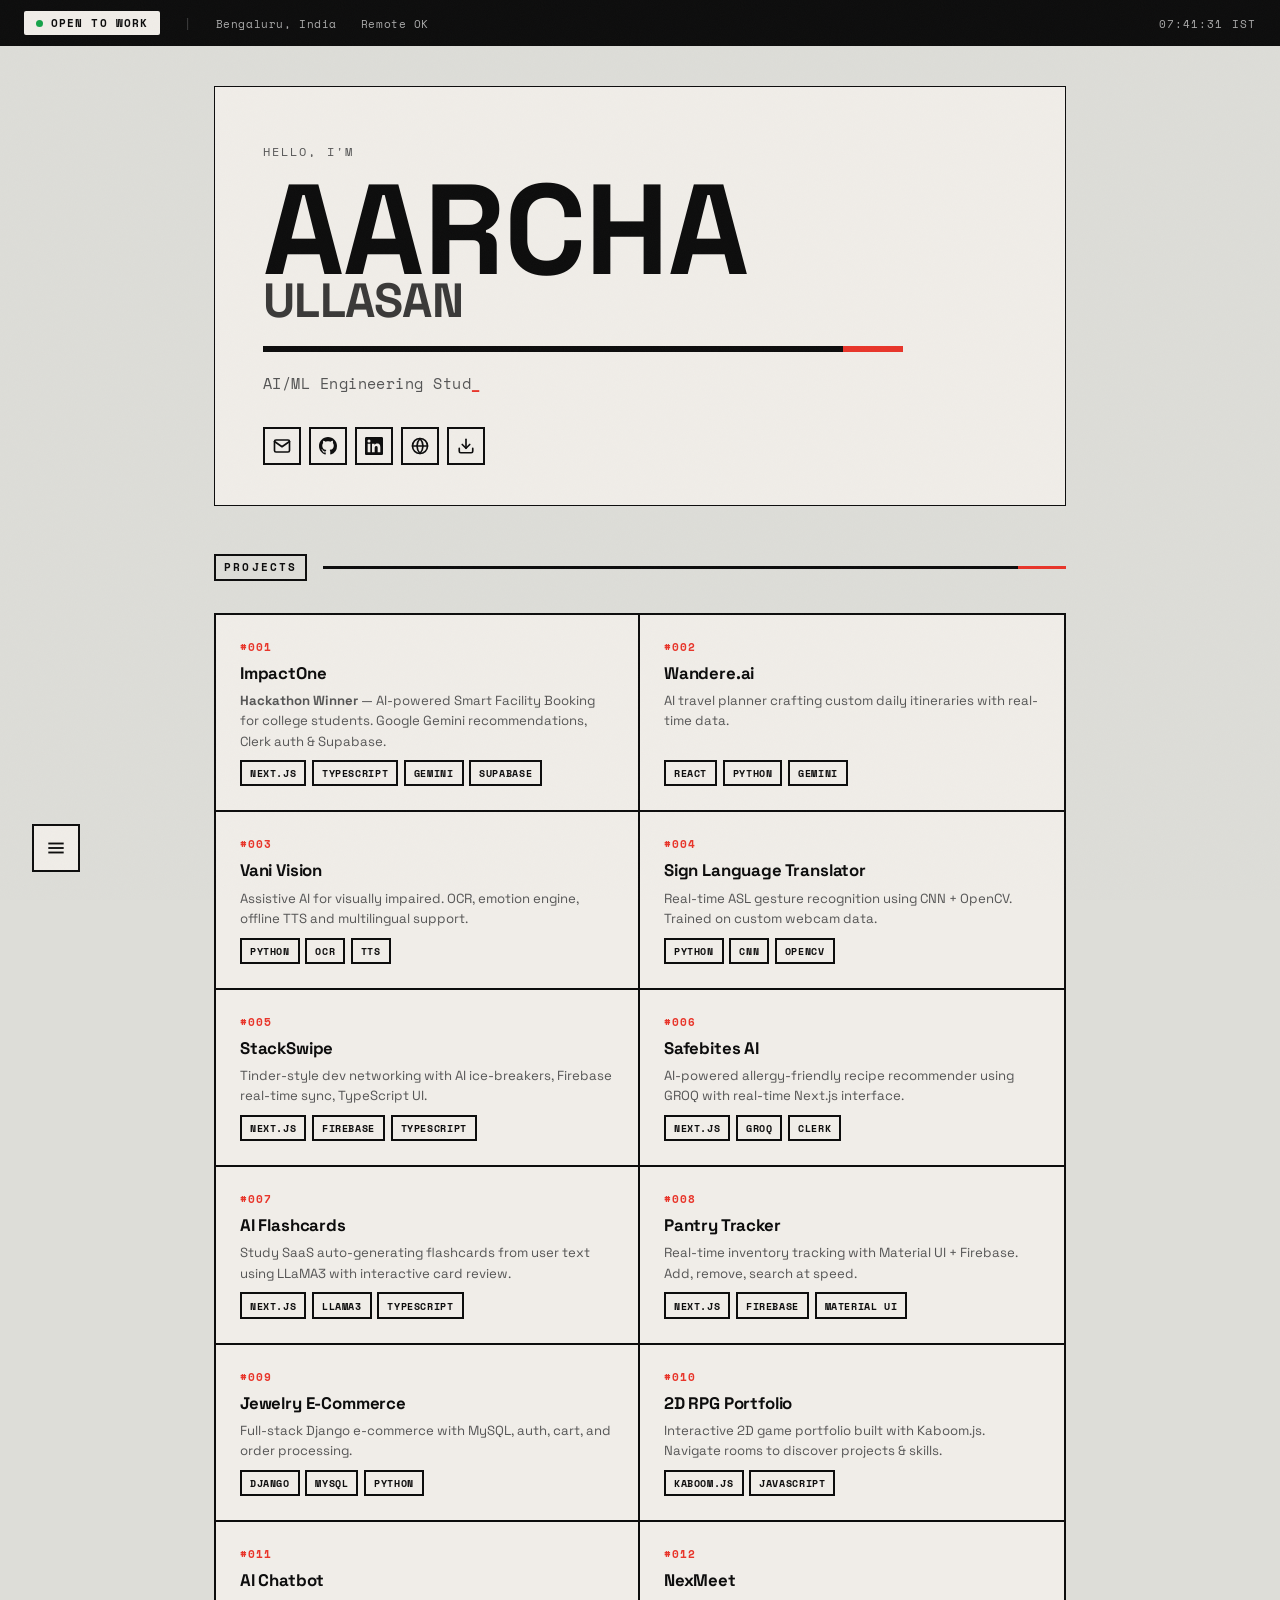
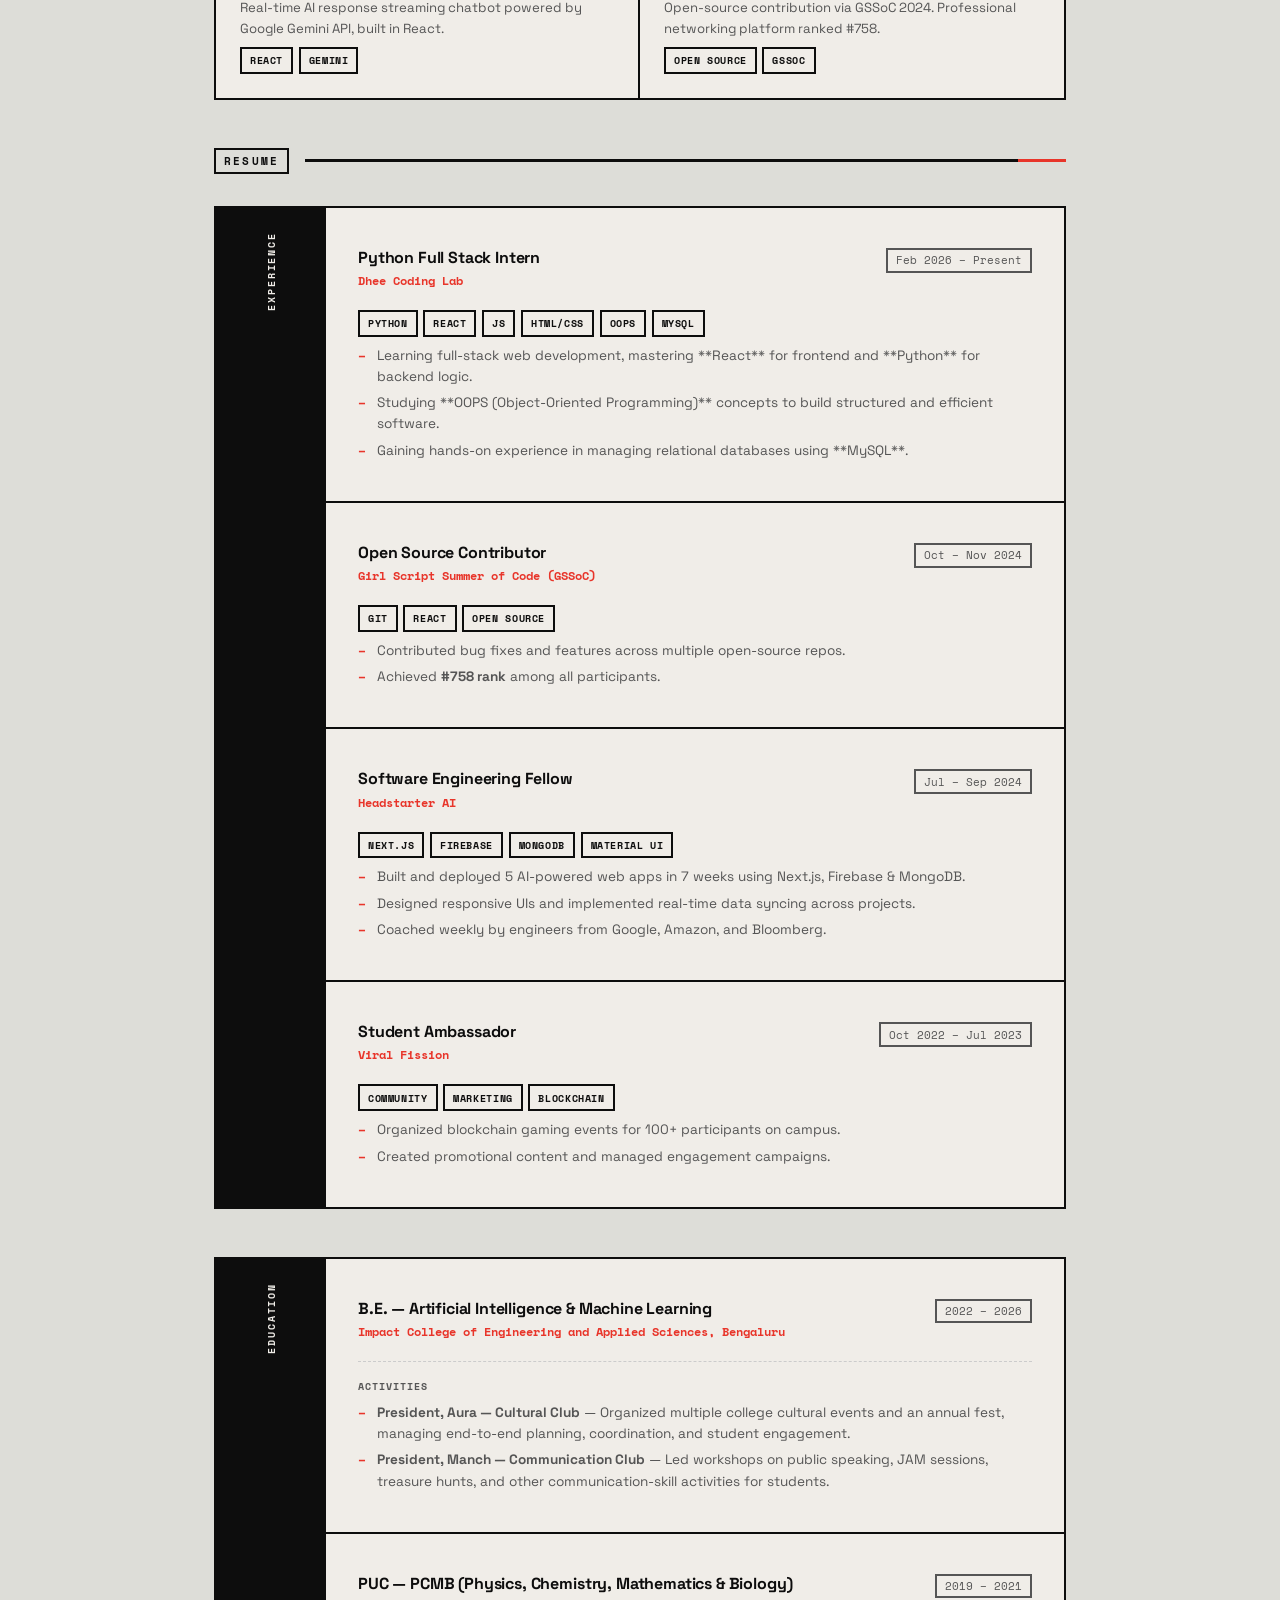
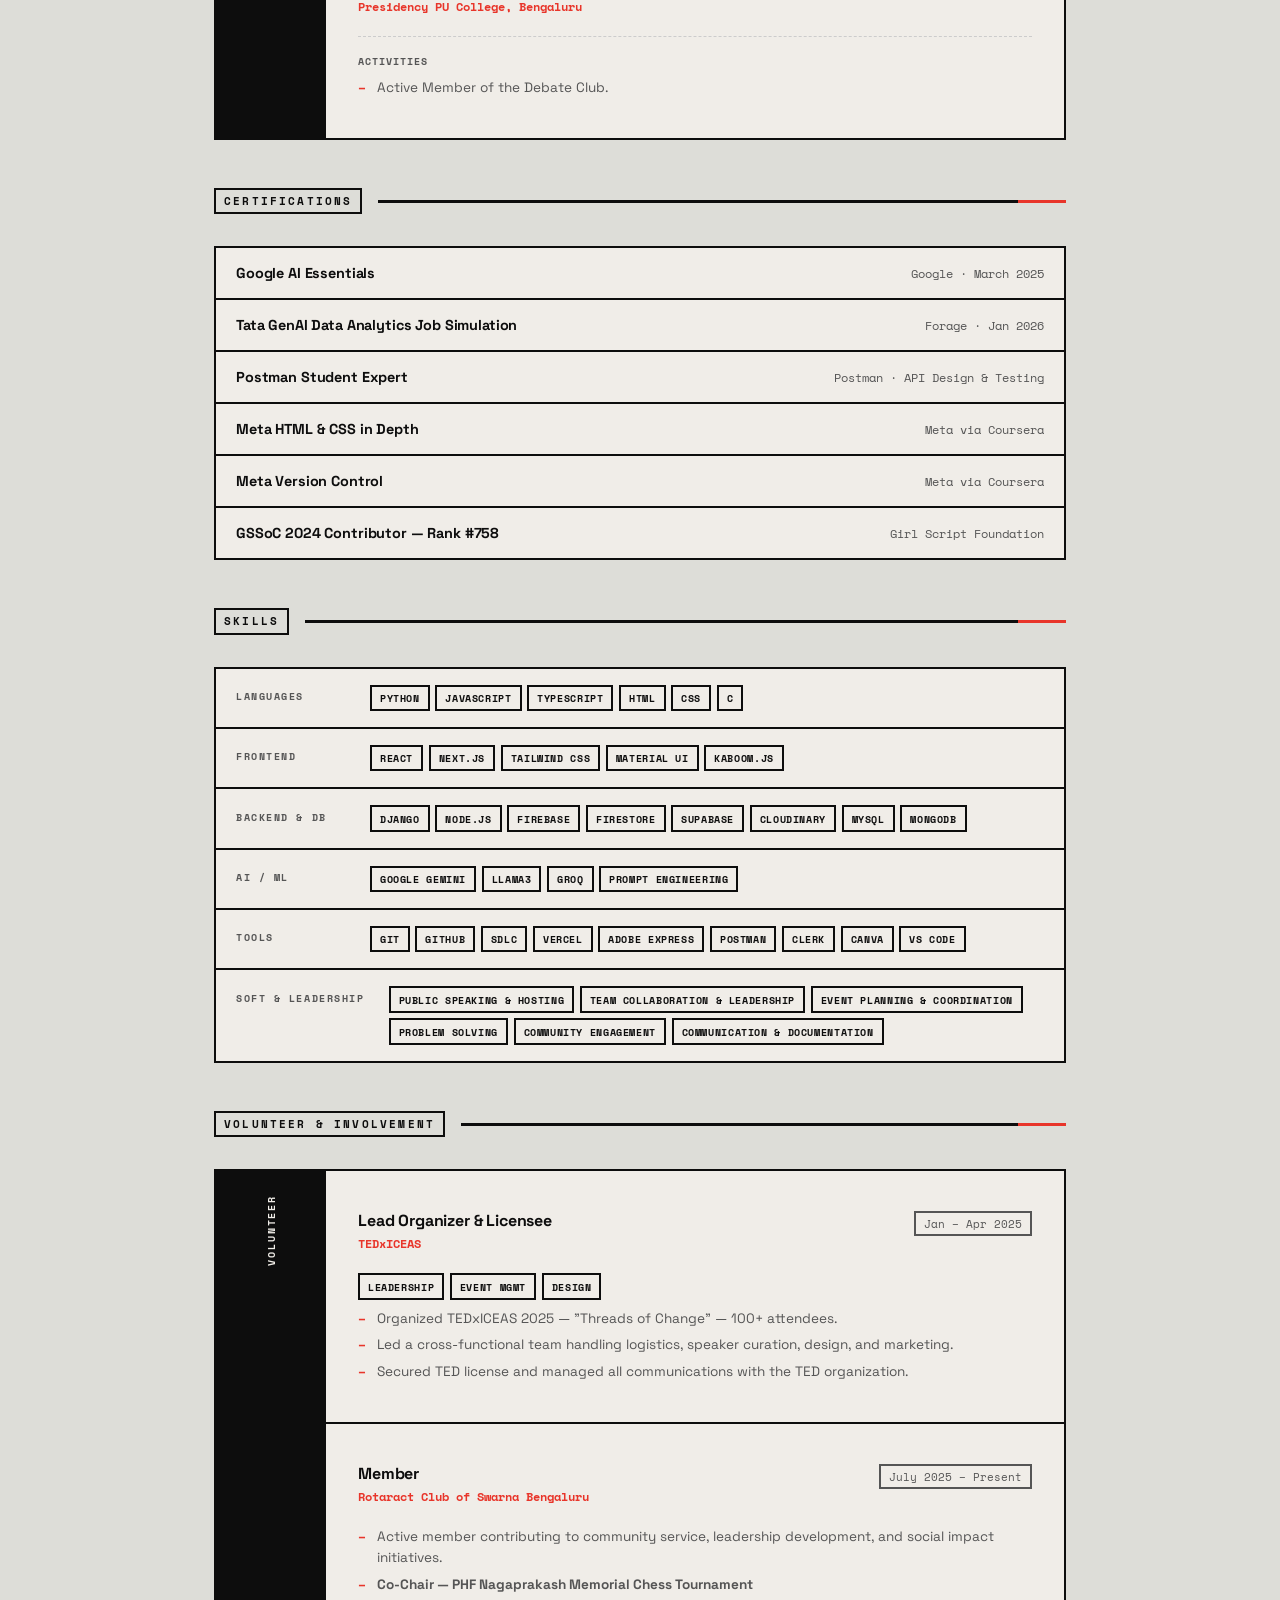
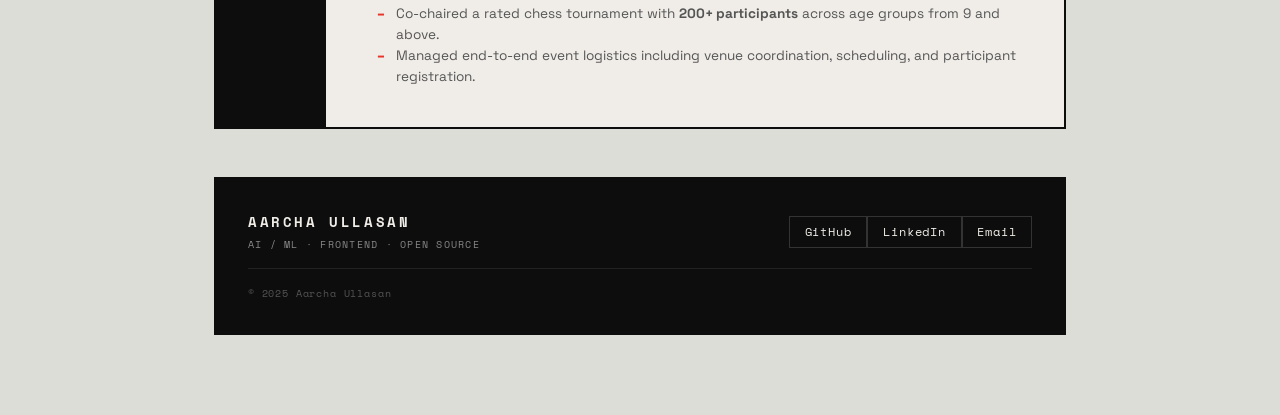
==== index.html @ 337df263 "going to wash hands" ====
<!DOCTYPE html>
<html lang="en">
<head>
  <meta charset="UTF-8">
  <meta name="viewport" content="width=device-width, initial-scale=1.0">
  <title>Aarcha Ullasan</title>
  <meta name="description" content="Aarcha Ullasan — AI/ML Engineering student & aspiring Frontend Developer from Bengaluru, India.">
  <link rel="preconnect" href="https://fonts.googleapis.com">
  <link rel="preconnect" href="https://fonts.gstatic.com" crossorigin>
  <link href="https://fonts.googleapis.com/css2?family=Space+Grotesk:wght@400;500;600;700&family=Space+Mono:wght@400;700&display=swap" rel="stylesheet">
  <link rel="stylesheet" href="styles.css">
</head>
<body>

  <!-- ── NOISE OVERLAY ── -->
  <div class="noise"></div>

  <!-- ── STATUS BAR ── -->
  <header class="status-bar">
    <div class="status-left">
      <span class="open-badge">
        <span class="open-dot"></span>
        OPEN TO WORK
      </span>
      <span class="status-sep">|</span>
      <span class="status-mono">Bengaluru, India</span>
      <span class="status-mono">Remote OK</span>
    </div>
    <div class="status-right">
      <span class="clock-mono" id="clock"></span>
    </div>
  </header>

  <!-- ── MAIN CONTENT ── -->
  <main class="main-content">

    <!-- ── HERO CARD ── -->
    <section class="hero-card" data-reveal>
      <div class="hero-inner">
        <div class="hero-text-block">
          <p class="hello-label">HELLO, I'M</p>
          <h1 class="hero-name"><span class="name-first">Aarcha</span><br><span class="name-last">Ullasan</span></h1>
          <div class="name-rule">
            <span class="rule-line"></span>
            <span class="rule-red"></span>
          </div>
          <p class="hero-subtitle"><span id="typed-text"></span><span class="cursor">_</span></p>
          <div class="social-row">
            <a href="mailto:aarcha.u@yahoo.com" class="social-btn" title="Email">
              <svg width="18" height="18" viewBox="0 0 24 24" fill="none" stroke="currentColor" stroke-width="2.2" stroke-linecap="round" stroke-linejoin="round"><path d="M4 4h16c1.1 0 2 .9 2 2v12c0 1.1-.9 2-2 2H4c-1.1 0-2-.9-2-2V6c0-1.1.9-2 2-2z"/><polyline points="22,6 12,13 2,6"/></svg>
            </a>
            <a href="https://github.com/aarch34" target="_blank" class="social-btn" title="GitHub">
              <svg width="18" height="18" viewBox="0 0 24 24" fill="currentColor"><path d="M12 0C5.37 0 0 5.37 0 12c0 5.31 3.435 9.795 8.205 11.385.6.105.825-.255.825-.57 0-.285-.015-1.23-.015-2.235-3.015.555-3.795-.735-4.035-1.41-.135-.345-.72-1.41-1.23-1.695-.42-.225-1.02-.78-.015-.795.945-.015 1.62.87 1.845 1.23 1.08 1.815 2.805 1.305 3.495.99.105-.78.42-1.305.765-1.605-2.67-.3-5.46-1.335-5.46-5.925 0-1.305.465-2.385 1.23-3.225-.12-.3-.54-1.53.12-3.18 0 0 1.005-.315 3.3 1.23.96-.27 1.98-.405 3-.405s2.04.135 3 .405c2.295-1.56 3.3-1.23 3.3-1.23.66 1.65.24 2.88.12 3.18.765.84 1.23 1.905 1.23 3.225 0 4.605-2.805 5.625-5.475 5.925.435.375.81 1.095.81 2.22 0 1.605-.015 2.895-.015 3.3 0 .315.225.69.825.57A12.02 12.02 0 0 0 24 12c0-6.63-5.37-12-12-12z"/></svg>
            </a>
            <a href="https://www.linkedin.com/in/aarcha-u" target="_blank" class="social-btn" title="LinkedIn">
              <svg width="18" height="18" viewBox="0 0 24 24" fill="currentColor"><path d="M20.447 20.452h-3.554v-5.569c0-1.328-.027-3.037-1.852-3.037-1.853 0-2.136 1.445-2.136 2.939v5.667H9.351V9h3.414v1.561h.046c.477-.9 1.637-1.85 3.37-1.85 3.601 0 4.267 2.37 4.267 5.455v6.286zM5.337 7.433a2.062 2.062 0 0 1-2.063-2.065 2.064 2.064 0 1 1 2.063 2.065zm1.782 13.019H3.555V9h3.564v11.452zM22.225 0H1.771C.792 0 0 .774 0 1.729v20.542C0 23.227.792 24 1.771 24h20.451C23.2 24 24 23.227 24 22.271V1.729C24 .774 23.2 0 22.222 0h.003z"/></svg>
            </a>
            <a href="https://aarch34.github.io/" target="_blank" class="social-btn" title="2D Portfolio">
              <svg width="18" height="18" viewBox="0 0 24 24" fill="none" stroke="currentColor" stroke-width="2.2" stroke-linecap="round" stroke-linejoin="round"><circle cx="12" cy="12" r="10"/><line x1="2" y1="12" x2="22" y2="12"/><path d="M12 2a15.3 15.3 0 0 1 4 10 15.3 15.3 0 0 1-4 10 15.3 15.3 0 0 1-4-10 15.3 15.3 0 0 1 4-10z"/></svg>
            </a>
            <a href="Aarcha-U- Resume-python.pdf" download class="social-btn" title="Download Resume">
              <svg width="18" height="18" viewBox="0 0 24 24" fill="none" stroke="currentColor" stroke-width="2.2" stroke-linecap="round" stroke-linejoin="round"><path d="M21 15v4a2 2 0 0 1-2 2H5a2 2 0 0 1-2-2v-4"/><polyline points="7 10 12 15 17 10"/><line x1="12" y1="15" x2="12" y2="3"/></svg>
            </a>
          </div>
        </div>
      </div>
    </section>

    <!-- ── SECTION DIVIDER ── -->
    <div class="ed-divider" data-reveal>
      <span class="div-label">PROJECTS</span>
      <span class="div-line">
        <span class="div-line-black"></span>
        <span class="div-line-red"></span>
      </span>
    </div>

    <!-- ── PROJECTS ── -->
    <section class="projects-section" id="projects-section" data-reveal>
      <div class="projects-grid">

        <a href="https://github.com/aarch34/ImpactOne" target="_blank" class="proj-card" data-card>
          <div class="proj-card-top">
            <span class="proj-num">#001</span>
          </div>
          <h3 class="proj-title">ImpactOne</h3>
          <p class="proj-desc"><strong>Hackathon Winner</strong> — AI-powered Smart Facility Booking for college students. Google Gemini recommendations, Clerk auth & Supabase.</p>
          <div class="proj-tags">
            <span class="tag">Next.js</span><span class="tag">TypeScript</span><span class="tag">Gemini</span><span class="tag">Supabase</span>
          </div>
        </a>

        <a href="https://devfolio.co/projects/wandereai-9536" target="_blank" class="proj-card" data-card>
          <div class="proj-card-top">
            <span class="proj-num">#002</span>
          </div>
          <h3 class="proj-title">Wandere.ai</h3>
          <p class="proj-desc">AI travel planner crafting custom daily itineraries with real-time data.</p>
          <div class="proj-tags">
            <span class="tag">React</span><span class="tag">Python</span><span class="tag">Gemini</span>
          </div>
        </a>

        <a href="https://github.com/aarch34/vani-vision" target="_blank" class="proj-card" data-card>
          <div class="proj-card-top">
            <span class="proj-num">#003</span>
          </div>
          <h3 class="proj-title">Vani Vision</h3>
          <p class="proj-desc">Assistive AI for visually impaired. OCR, emotion engine, offline TTS and multilingual support.</p>
          <div class="proj-tags">
            <span class="tag">Python</span><span class="tag">OCR</span><span class="tag">TTS</span>
          </div>
        </a>

        <a href="https://github.com/aarch34/Sign-language-translation" target="_blank" class="proj-card" data-card>
          <div class="proj-card-top">
            <span class="proj-num">#004</span>
          </div>
          <h3 class="proj-title">Sign Language Translator</h3>
          <p class="proj-desc">Real-time ASL gesture recognition using CNN + OpenCV. Trained on custom webcam data.</p>
          <div class="proj-tags">
            <span class="tag">Python</span><span class="tag">CNN</span><span class="tag">OpenCV</span>
          </div>
        </a>

        <a href="https://github.com/aarch34/StackSwipe" target="_blank" class="proj-card" data-card>
          <div class="proj-card-top">
            <span class="proj-num">#005</span>
          </div>
          <h3 class="proj-title">StackSwipe</h3>
          <p class="proj-desc">Tinder-style dev networking with AI ice-breakers, Firebase real-time sync, TypeScript UI.</p>
          <div class="proj-tags">
            <span class="tag">Next.js</span><span class="tag">Firebase</span><span class="tag">TypeScript</span>
          </div>
        </a>

        <a href="https://github.com/aarch34/Safebites-AI" target="_blank" class="proj-card" data-card>
          <div class="proj-card-top">
            <span class="proj-num">#006</span>
          </div>
          <h3 class="proj-title">Safebites AI</h3>
          <p class="proj-desc">AI-powered allergy-friendly recipe recommender using GROQ with real-time Next.js interface.</p>
          <div class="proj-tags">
            <span class="tag">Next.js</span><span class="tag">GROQ</span><span class="tag">Clerk</span>
          </div>
        </a>

        <a href="https://github.com/aarch34/AI-Flashcards" target="_blank" class="proj-card" data-card>
          <div class="proj-card-top">
            <span class="proj-num">#007</span>
          </div>
          <h3 class="proj-title">AI Flashcards</h3>
          <p class="proj-desc">Study SaaS auto-generating flashcards from user text using LLaMA3 with interactive card review.</p>
          <div class="proj-tags">
            <span class="tag">Next.js</span><span class="tag">LLaMA3</span><span class="tag">TypeScript</span>
          </div>
        </a>

        <a href="https://github.com/aarch34/Pantry-Tracker" target="_blank" class="proj-card" data-card>
          <div class="proj-card-top">
            <span class="proj-num">#008</span>
          </div>
          <h3 class="proj-title">Pantry Tracker</h3>
          <p class="proj-desc">Real-time inventory tracking with Material UI + Firebase. Add, remove, search at speed.</p>
          <div class="proj-tags">
            <span class="tag">Next.js</span><span class="tag">Firebase</span><span class="tag">Material UI</span>
          </div>
        </a>

        <a href="https://github.com/aarch34/E-commerce" target="_blank" class="proj-card" data-card>
          <div class="proj-card-top">
            <span class="proj-num">#009</span>
          </div>
          <h3 class="proj-title">Jewelry E-Commerce</h3>
          <p class="proj-desc">Full-stack Django e-commerce with MySQL, auth, cart, and order processing.</p>
          <div class="proj-tags">
            <span class="tag">Django</span><span class="tag">MySQL</span><span class="tag">Python</span>
          </div>
        </a>

        <a href="https://aarch34.github.io/" target="_blank" class="proj-card" data-card>
          <div class="proj-card-top">
            <span class="proj-num">#010</span>
          </div>
          <h3 class="proj-title">2D RPG Portfolio</h3>
          <p class="proj-desc">Interactive 2D game portfolio built with Kaboom.js. Navigate rooms to discover projects & skills.</p>
          <div class="proj-tags">
            <span class="tag">Kaboom.js</span><span class="tag">JavaScript</span>
          </div>
        </a>

        <a href="https://github.com/aarch34/AI-Chatbot" target="_blank" class="proj-card" data-card>
          <div class="proj-card-top">
            <span class="proj-num">#011</span>
          </div>
          <h3 class="proj-title">AI Chatbot</h3>
          <p class="proj-desc">Real-time AI response streaming chatbot powered by Google Gemini API, built in React.</p>
          <div class="proj-tags">
            <span class="tag">React</span><span class="tag">Gemini</span>
          </div>
        </a>

        <a href="https://github.com/aarch34/nexmeet" target="_blank" class="proj-card" data-card>
          <div class="proj-card-top">
            <span class="proj-num">#012</span>
          </div>
          <h3 class="proj-title">NexMeet</h3>
          <p class="proj-desc">Open-source contribution via GSSoC 2024. Professional networking platform ranked #758.</p>
          <div class="proj-tags">
            <span class="tag">Open Source</span><span class="tag">GSSoC</span>
          </div>
        </a>

      </div>
    </section>

    <!-- ── DIVIDER ── -->
    <div class="ed-divider" data-reveal>
      <span class="div-label">RESUME</span>
      <span class="div-line">
        <span class="div-line-black"></span>
        <span class="div-line-red"></span>
      </span>
    </div>

    <!-- ── RESUME ── -->
    <section class="resume-section" id="resume-section" data-reveal>

      <div class="resume-block">
        <div class="resume-label-col">
          <span class="resume-vl"></span>
          <span class="resume-label">EXPERIENCE</span>
        </div>
        <div class="resume-entries">

          <div class="resume-entry" data-card>
            <div class="entry-header">
              <div>
                <h3 class="entry-role">Python Full Stack Intern</h3>
                <p class="entry-company">Dhee Coding Lab</p>
              </div>
              <span class="entry-date">Feb 2026 – Present</span>
            </div>
            <div class="entry-tags">
              <span class="tag">Python</span><span class="tag">React</span><span class="tag">JS</span><span class="tag">HTML/CSS</span><span class="tag">OOPS</span><span class="tag">MySQL</span>
            </div>
            <ul class="entry-bullets">
              <li>Learning full-stack web development, mastering **React** for frontend and **Python** for backend logic.</li>
              <li>Studying **OOPS (Object-Oriented Programming)** concepts to build structured and efficient software.</li>
              <li>Gaining hands-on experience in managing relational databases using **MySQL**.</li>
            </ul>
          </div>

          <div class="resume-entry" data-card>
            <div class="entry-header">
              <div>
                <h3 class="entry-role">Open Source Contributor</h3>
                <p class="entry-company">Girl Script Summer of Code (GSSoC)</p>
              </div>
              <span class="entry-date">Oct – Nov 2024</span>
            </div>
            <div class="entry-tags">
              <span class="tag">Git</span><span class="tag">React</span><span class="tag">Open Source</span>
            </div>
            <ul class="entry-bullets">
              <li>Contributed bug fixes and features across multiple open-source repos.</li>
              <li>Achieved <strong>#758 rank</strong> among all participants.</li>
            </ul>
          </div>

          <div class="resume-entry" data-card>
            <div class="entry-header">
              <div>
                <h3 class="entry-role">Software Engineering Fellow</h3>
                <p class="entry-company">Headstarter AI</p>
              </div>
              <span class="entry-date">Jul – Sep 2024</span>
            </div>
            <div class="entry-tags">
              <span class="tag">Next.js</span><span class="tag">Firebase</span><span class="tag">MongoDB</span><span class="tag">Material UI</span>
            </div>
            <ul class="entry-bullets">
              <li>Built and deployed 5 AI-powered web apps in 7 weeks using Next.js, Firebase & MongoDB.</li>
              <li>Designed responsive UIs and implemented real-time data syncing across projects.</li>
              <li>Coached weekly by engineers from Google, Amazon, and Bloomberg.</li>
            </ul>
          </div>

          <div class="resume-entry" data-card>
            <div class="entry-header">
              <div>
                <h3 class="entry-role">Student Ambassador</h3>
                <p class="entry-company">Viral Fission</p>
              </div>
              <span class="entry-date">Oct 2022 – Jul 2023</span>
            </div>
            <div class="entry-tags">
              <span class="tag">Community</span><span class="tag">Marketing</span><span class="tag">Blockchain</span>
            </div>
            <ul class="entry-bullets">
              <li>Organized blockchain gaming events for 100+ participants on campus.</li>
              <li>Created promotional content and managed engagement campaigns.</li>
            </ul>
          </div>

        </div>
      </div>

      <div class="resume-block" style="margin-top:3rem">
        <div class="resume-label-col">
          <span class="resume-vl"></span>
          <span class="resume-label">EDUCATION</span>
        </div>
        <div class="resume-entries">
          <div class="resume-entry" data-card>
            <div class="entry-header">
              <div>
                <h3 class="entry-role">B.E. — Artificial Intelligence &amp; Machine Learning</h3>
                <p class="entry-company">Impact College of Engineering and Applied Sciences, Bengaluru</p>
              </div>
              <span class="entry-date">2022 – 2026</span>
            </div>

            <div class="entry-activities">
              <p class="entry-activities-label">ACTIVITIES</p>
              <ul class="entry-bullets">
                <li><strong>President, Aura — Cultural Club</strong> — Organized multiple college cultural events and an annual fest, managing end-to-end planning, coordination, and student engagement.</li>
                <li><strong>President, Manch — Communication Club</strong> — Led workshops on public speaking, JAM sessions, treasure hunts, and other communication-skill activities for students.</li>
              </ul>
            </div>
          </div>

          <div class="resume-entry" data-card>
            <div class="entry-header">
              <div>
                <h3 class="entry-role">PUC — PCMB (Physics, Chemistry, Mathematics &amp; Biology)</h3>
                <p class="entry-company">Presidency PU College, Bengaluru</p>
              </div>
              <span class="entry-date">2019 – 2021</span>
            </div>
            <div class="entry-activities">
              <p class="entry-activities-label">ACTIVITIES</p>
              <ul class="entry-bullets">
                <li>Active Member of the Debate Club.</li>
              </ul>
            </div>
          </div>
        </div>

      </div>

    </section>

    <!-- ── DIVIDER ── -->
    <div class="ed-divider" data-reveal>
      <span class="div-label">CERTIFICATIONS</span>
      <span class="div-line">
        <span class="div-line-black"></span>
        <span class="div-line-red"></span>
      </span>
    </div>

    <!-- ── CERTIFICATIONS ── -->
    <section class="certs-section" id="certs-section" data-reveal>
      <div class="certs-list">
        <div class="cert-row" data-card>
          <span class="cert-name">Google AI Essentials</span>
          <span class="cert-issuer">Google · March 2025</span>
        </div>
        <div class="cert-row" data-card>
          <span class="cert-name">Tata GenAI Data Analytics Job Simulation</span>
          <span class="cert-issuer">Forage · Jan 2026</span>
        </div>
        <div class="cert-row" data-card>
          <span class="cert-name">Postman Student Expert</span>
          <span class="cert-issuer">Postman · API Design & Testing</span>
        </div>
        <div class="cert-row" data-card>
          <span class="cert-name">Meta HTML &amp; CSS in Depth</span>
          <span class="cert-issuer">Meta via Coursera</span>
        </div>
        <div class="cert-row" data-card>
          <span class="cert-name">Meta Version Control</span>
          <span class="cert-issuer">Meta via Coursera</span>
        </div>
        <div class="cert-row" data-card>
          <span class="cert-name">GSSoC 2024 Contributor — Rank #758</span>
          <span class="cert-issuer">Girl Script Foundation</span>
        </div>
      </div>
    </section>

    <!-- ── DIVIDER ── -->
    <div class="ed-divider" data-reveal>
      <span class="div-label">SKILLS</span>
      <span class="div-line">
        <span class="div-line-black"></span>
        <span class="div-line-red"></span>
      </span>
    </div>

    <!-- ── SKILLS ── -->
    <section class="skills-section" id="skills-section" data-reveal>
      <div class="skills-grid">
        <div class="skill-group" data-card>
          <h4 class="skill-label">LANGUAGES</h4>
          <div class="skill-tags">
            <span class="tag">Python</span><span class="tag">JavaScript</span><span class="tag">TypeScript</span><span class="tag">HTML</span><span class="tag">CSS</span><span class="tag">C</span>
          </div>
        </div>
        <div class="skill-group" data-card>
          <h4 class="skill-label">FRONTEND</h4>
          <div class="skill-tags">
            <span class="tag">React</span><span class="tag">Next.js</span><span class="tag">Tailwind CSS</span><span class="tag">Material UI</span><span class="tag">Kaboom.js</span>
          </div>
        </div>
        <div class="skill-group" data-card>
          <h4 class="skill-label">BACKEND &amp; DB</h4>
          <div class="skill-tags">
            <span class="tag">Django</span><span class="tag">Node.js</span><span class="tag">Firebase</span><span class="tag">Firestore</span><span class="tag">Supabase</span><span class="tag">Cloudinary</span><span class="tag">MySQL</span><span class="tag">MongoDB</span>
          </div>
        </div>
        <div class="skill-group" data-card>
          <h4 class="skill-label">AI / ML</h4>
          <div class="skill-tags">
            <span class="tag">Google Gemini</span><span class="tag">LLaMA3</span><span class="tag">GROQ</span><span class="tag">Prompt Engineering</span>
          </div>
        </div>
        <div class="skill-group" data-card>
          <h4 class="skill-label">TOOLS</h4>
          <div class="skill-tags">
            <span class="tag">Git</span><span class="tag">GitHub</span><span class="tag">SDLC</span><span class="tag">Vercel</span><span class="tag">Adobe Express</span><span class="tag">Postman</span><span class="tag">Clerk</span><span class="tag">Canva</span><span class="tag">VS Code</span>
          </div>
        </div>
        <div class="skill-group" data-card>
          <h4 class="skill-label">SOFT &amp; LEADERSHIP</h4>
          <div class="skill-tags">
            <span class="tag">Public Speaking &amp; Hosting</span>
            <span class="tag">Team Collaboration &amp; Leadership</span>
            <span class="tag">Event Planning &amp; Coordination</span>
            <span class="tag">Problem Solving</span>
            <span class="tag">Community Engagement</span>
            <span class="tag">Communication &amp; Documentation</span>

          </div>
        </div>
      </div>
    </section>

    <!-- ── DIVIDER ── -->
    <div class="ed-divider" data-reveal>
      <span class="div-label">VOLUNTEER &amp; INVOLVEMENT</span>
      <span class="div-line">
        <span class="div-line-black"></span>
        <span class="div-line-red"></span>
      </span>
    </div>

    <!-- ── VOLUNTEER SECTION ── -->
    <section class="resume-section" id="volunteer-section" data-reveal>
      <div class="resume-block">
        <div class="resume-label-col">
          <span class="resume-vl"></span>
          <span class="resume-label">VOLUNTEER</span>
        </div>
        <div class="resume-entries">

          <div class="resume-entry" data-card>
            <div class="entry-header">
              <div>
                <h3 class="entry-role">Lead Organizer &amp; Licensee</h3>
                <p class="entry-company">TEDxICEAS</p>
              </div>
              <span class="entry-date">Jan – Apr 2025</span>
            </div>
            <div class="entry-tags">
              <span class="tag">Leadership</span><span class="tag">Event Mgmt</span><span class="tag">Design</span>
            </div>
            <ul class="entry-bullets">
              <li>Organized TEDxICEAS 2025 — "Threads of Change" — 100+ attendees.</li>
              <li>Led a cross-functional team handling logistics, speaker curation, design, and marketing.</li>
              <li>Secured TED license and managed all communications with the TED organization.</li>
            </ul>
          </div>

          <div class="resume-entry" data-card>
            <div class="entry-header">
              <div>
                <h3 class="entry-role">Member</h3>
                <p class="entry-company">Rotaract Club of Swarna Bengaluru</p>
              </div>
              <span class="entry-date">July 2025 – Present</span>
            </div>
            <ul class="entry-bullets">
              <li>Active member contributing to community service, leadership development, and social impact initiatives.</li>
              <li><strong>Co-Chair — PHF Nagaprakash Memorial Chess Tournament</strong>
                <ul style="list-style: none; margin-top: 0.5rem; padding-left: 0;">
                  <li style="font-size: 0.85rem; color: var(--muted); line-height: 1.55; padding-left: 1.2rem; position: relative;">
                    <span style="position: absolute; left: 0; color: var(--red); font-weight: 700;">–</span>
                    Co-chaired a rated chess tournament with <strong>200+ participants</strong> across age groups from 9 and above.
                  </li>
                  <li style="font-size: 0.85rem; color: var(--muted); line-height: 1.55; padding-left: 1.2rem; position: relative;">
                    <span style="position: absolute; left: 0; color: var(--red); font-weight: 700;">–</span>
                    Managed end-to-end event logistics including venue coordination, scheduling, and participant registration.
                  </li>
                </ul>
              </li>
            </ul>
          </div>

        </div>
      </div>
    </section>

    <!-- ── FOOTER ── -->
    <footer class="site-footer" data-reveal>
      <div class="footer-inner">
        <div class="footer-left">
          <span class="footer-name">AARCHA ULLASAN</span>
          <span class="footer-sub">AI / ML · FRONTEND · OPEN SOURCE</span>
        </div>
        <div class="footer-links">
          <a href="https://github.com/aarch34" target="_blank">GitHub</a>
          <a href="https://www.linkedin.com/in/aarcha-u" target="_blank">LinkedIn</a>
          <a href="mailto:aarcha.u@yahoo.com">Email</a>
        </div>
      </div>
      <div class="footer-copy">© 2025 Aarcha Ullasan</div>
    </footer>

  </main>

  <!-- ── FLOATING FAB ── -->
  <div class="fab-container" id="fabContainer">
    <div class="fab-items" id="fabItems">
      <a href="#projects-section" class="fab-item" title="Projects">
        <svg width="18" height="18" viewBox="0 0 24 24" fill="none" stroke="currentColor" stroke-width="2" stroke-linecap="round" stroke-linejoin="round"><rect x="3" y="3" width="18" height="18" rx="2" ry="2"/><line x1="3" y1="9" x2="21" y2="9"/><line x1="9" y1="21" x2="9" y2="9"/></svg>
      </a>
      <a href="#resume-section" class="fab-item" title="Resume">
        <svg width="18" height="18" viewBox="0 0 24 24" fill="none" stroke="currentColor" stroke-width="2" stroke-linecap="round" stroke-linejoin="round"><path d="M14 2H6a2 2 0 0 0-2 2v16a2 2 0 0 0 2 2h12a2 2 0 0 0 2-2V8z"/><polyline points="14 2 14 8 20 8"/><line x1="16" y1="13" x2="8" y2="13"/><line x1="16" y1="17" x2="8" y2="17"/><polyline points="10 9 9 9 8 9"/></svg>
      </a>
      <a href="#certs-section" class="fab-item" title="Certifications">
        <svg width="18" height="18" viewBox="0 0 24 24" fill="none" stroke="currentColor" stroke-width="2" stroke-linecap="round" stroke-linejoin="round"><circle cx="12" cy="8" r="7"/><polyline points="8.21 13.89 7 23 12 20 17 23 15.79 13.88"/></svg>
      </a>
      <a href="#skills-section" class="fab-item" title="Skills">
        <svg width="18" height="18" viewBox="0 0 24 24" fill="none" stroke="currentColor" stroke-width="2" stroke-linecap="round" stroke-linejoin="round"><path d="M14.7 6.3a1 1 0 0 0 0 1.4l1.6 1.6a1 1 0 0 0 1.4 0l3.77-3.77a6 6 0 0 1-7.94 7.94l-6.91 6.91a2.12 2.12 0 0 1-3-3l6.91-6.91a6 6 0 0 1 7.94-7.94l-3.76 3.76z"/></svg>
      </a>
      <a href="https://github.com/aarch34" target="_blank" class="fab-item" title="GitHub">
        <svg width="18" height="18" viewBox="0 0 24 24" fill="none" stroke="currentColor" stroke-width="2" stroke-linecap="round" stroke-linejoin="round"><path d="M9 19c-5 1.5-5-2.5-7-3m14 6v-3.87a3.37 3.37 0 0 0-.94-2.61c3.14-.35 6.44-1.54 6.44-7A5.44 5.44 0 0 0 20 4.77 5.07 5.07 0 0 0 19.91 1S18.73.65 16 2.48a13.38 13.38 0 0 0-7 0C6.27.65 5.09 1 5.09 1A5.07 5.07 0 0 0 5 4.77a5.44 5.44 0 0 0-1.5 3.78c0 5.42 3.3 6.61 6.44 7A3.37 3.37 0 0 0 9 18.13V22"/></svg>
      </a>
      <a href="mailto:aarcha.u@yahoo.com" class="fab-item" title="Email">
        <svg width="18" height="18" viewBox="0 0 24 24" fill="none" stroke="currentColor" stroke-width="2" stroke-linecap="round" stroke-linejoin="round"><path d="M4 4h16c1.1 0 2 .9 2 2v12c0 1.1-.9 2-2 2H4c-1.1 0-2-.9-2-2V6c0-1.1.9-2 2-2z"/><polyline points="22,6 12,13 2,6"/></svg>
      </a>
    </div>
    <button class="fab-trigger" id="fabTrigger" aria-label="Menu">
      <svg width="18" height="18" viewBox="0 0 24 24" fill="none" stroke="currentColor" stroke-width="2.5" stroke-linecap="square"><line x1="3" y1="6" x2="21" y2="6"/><line x1="3" y1="12" x2="21" y2="12"/><line x1="3" y1="18" x2="21" y2="18"/></svg>
    </button>
  </div>

  <script src="script.js"></script>
</body>
</html>
---- styles.css ----
/* ============================================================
   AARCHA ULLASAN — EDITORIAL THEME
   Inspired by fahru.me (Editorial)
   ============================================================ */

*, *::before, *::after { margin: 0; padding: 0; box-sizing: border-box; }

:root {
  --bg: #ddddd8;
  --paper: #f0ede8;
  --black: #0d0d0d;
  --red: #e8352a;
  --border: #0d0d0d;
  --border-width: 2px;
  --muted: #555;
  --tag-bg: #0d0d0d;
  --tag-text: #f0ede8;
  --font-sans: 'Space Grotesk', system-ui, sans-serif;
  --font-mono: 'Space Mono', 'Courier New', monospace;
  --max: 900px;
}

html { font-size: 16px; scroll-behavior: smooth; }

body {
  background: var(--bg);
  color: var(--black);
  font-family: var(--font-sans);
  -webkit-font-smoothing: antialiased;
  overflow-x: hidden;
}

/* Grain/noise texture overlay */
.noise {
  position: fixed;
  inset: 0;
  z-index: 9999;
  pointer-events: none;
  opacity: 0.025;
  background-image: url("data:image/svg+xml,%3Csvg viewBox='0 0 256 256' xmlns='http://www.w3.org/2000/svg'%3E%3Cfilter id='n'%3E%3CfeTurbulence type='fractalNoise' baseFrequency='0.85' numOctaves='4' stitchTiles='stitch'/%3E%3C/filter%3E%3Crect width='100%25' height='100%25' filter='url(%23n)'/%3E%3C/svg%3E");
  background-size: 200px 200px;
}

a { color: inherit; text-decoration: none; }

/* ============================================================
   STATUS BAR
   ============================================================ */
.status-bar {
  position: sticky;
  top: 0;
  z-index: 100;
  display: flex;
  align-items: center;
  justify-content: space-between;
  padding: 0 1.5rem;
  height: 46px;
  background: var(--black);
  color: #f0ede8;
  font-family: var(--font-mono);
  font-size: 0.72rem;
  letter-spacing: 0.05em;
}

.status-left {
  display: flex;
  align-items: center;
  gap: 1.5rem;
}

.open-badge {
  display: flex;
  align-items: center;
  gap: 0.5rem;
  background: #f0ede8;
  color: var(--black);
  font-weight: 700;
  font-size: 0.68rem;
  padding: 0.25rem 0.75rem;
  border-radius: 2px;
  letter-spacing: 0.1em;
}

.open-dot {
  width: 7px;
  height: 7px;
  border-radius: 50%;
  background: #16a34a;
  animation: pulse 2s ease infinite;
}

@keyframes pulse {
  0%, 100% { opacity: 1; transform: scale(1); }
  50% { opacity: 0.6; transform: scale(0.8); }
}

.status-sep { color: #444; }
.status-mono { color: #aaa; font-size: 0.7rem; }

.status-right { display: flex; align-items: center; gap: 1rem; }
.clock-mono { font-family: var(--font-mono); font-size: 0.7rem; color: #aaa; letter-spacing: 0.1em; }

/* ============================================================
   MAIN LAYOUT
   ============================================================ */
.main-content {
  max-width: var(--max);
  margin: 0 auto;
  padding: 2.5rem 1.5rem 5rem;
}

/* ============================================================
   REVEAL ANIMATION
   ============================================================ */
[data-reveal] {
  opacity: 0;
  transform: translateY(24px);
  transition: opacity 0.55s cubic-bezier(0.22, 1, 0.36, 1),
              transform 0.55s cubic-bezier(0.22, 1, 0.36, 1);
}
[data-reveal].revealed {
  opacity: 1;
  transform: none;
}

/* Stagger children with data-card */
[data-card] {
  opacity: 0;
  transform: translateY(20px);
  transition: opacity 0.45s ease, transform 0.45s ease,
              box-shadow 0.2s, border-color 0.2s;
}
[data-card].revealed {
  opacity: 1;
  transform: none;
}

/* ============================================================
   HERO CARD
   ============================================================ */
.hero-card {
  background: var(--paper);
  border: 1px solid var(--border);
  padding: 3.5rem 3rem 2.5rem;
  margin-bottom: 2rem;
  position: relative;
}


.hero-inner {
  max-width: 640px;
}

.hero-text-block { flex: 1; }

.hello-label {
  font-family: var(--font-mono);
  font-size: 0.72rem;
  letter-spacing: 0.18em;
  color: var(--muted);
  margin-bottom: 0.75rem;
}

.hero-name {
  font-weight: 700;
  line-height: 0.9;
  letter-spacing: -0.03em;
  text-transform: uppercase;
  color: var(--black);
  margin-bottom: 1.5rem;
}

.name-first {
  font-size: clamp(4rem, 12vw, 8rem);
}

.name-last {
  font-size: clamp(1.5rem, 5vw, 3rem);
  opacity: 0.8;
  display: block;
  margin-top: -0.5rem;
}


.name-rule {
  display: flex;
  align-items: center;
  width: 100%;
  height: 6px;
  gap: 0;
  margin-bottom: 1.25rem;
  overflow: hidden;
}
.rule-line {
  flex: 1;
  height: 100%;
  background: var(--black);
  display: block;
}
.rule-red {
  width: 60px;
  height: 100%;
  background: var(--red);
  display: block;
}

.hero-subtitle {
  font-family: var(--font-mono);
  font-size: 0.95rem;
  color: var(--muted);
  margin-bottom: 2rem;
  letter-spacing: 0.03em;
  min-height: 1.5em;
}

.cursor {
  color: var(--red);
  font-weight: 700;
  animation: blink 1s step-end infinite;
}
@keyframes blink {
  0%, 100% { opacity: 1; }
  50% { opacity: 0; }
}

.social-row {
  display: flex;
  gap: 0.5rem;
}

.social-btn {
  display: flex;
  align-items: center;
  justify-content: center;
  width: 38px;
  height: 38px;
  border: var(--border-width) solid var(--black);
  color: var(--black);
  background: transparent;
  transition: background 0.18s, color 0.18s;
}
.social-btn:hover {
  background: var(--black);
  color: var(--paper);
}



/* ============================================================
   SECTION DIVIDERS
   ============================================================ */
.ed-divider {
  display: flex;
  align-items: center;
  gap: 1rem;
  margin: 3rem 0 2rem;
}

.div-label {
  font-family: var(--font-mono);
  font-size: 0.68rem;
  font-weight: 700;
  letter-spacing: 0.2em;
  color: var(--black);
  white-space: nowrap;
  padding: 0.2rem 0.5rem;
  border: var(--border-width) solid var(--black);
}

.div-line {
  flex: 1;
  height: 3px;
  display: flex;
}
.div-line-black { flex: 1; background: var(--black); }
.div-line-red { width: 48px; background: var(--red); }

/* ============================================================
   PROJECTS GRID
   ============================================================ */
.projects-grid {
  display: grid;
  grid-template-columns: 1fr 1fr;
  gap: 0;
  border: var(--border-width) solid var(--border);
}

.proj-card {
  background: var(--paper);
  padding: 1.5rem;
  border-right: var(--border-width) solid var(--border);
  border-bottom: var(--border-width) solid var(--border);
  display: flex;
  flex-direction: column;
  gap: 0.5rem;
  cursor: pointer;
  position: relative;
  overflow: hidden;
  transition: background 0.2s;
}
.proj-card::after {
  content: '';
  position: absolute;
  bottom: 0;
  left: 0;
  width: 0;
  height: 3px;
  background: var(--red);
  transition: width 0.3s ease;
}
.proj-card:hover::after { width: 100%; }
.proj-card:hover { background: #e8e4de; }
.proj-card:nth-child(even) { border-right: none; }
.proj-card:nth-last-child(-n+2) { border-bottom: none; }

.proj-card-top {
  display: flex;
  justify-content: space-between;
  align-items: center;
}

.proj-num {
  font-family: var(--font-mono);
  font-size: 0.68rem;
  font-weight: 700;
  color: var(--red);
  letter-spacing: 0.1em;
}



.proj-title {
  font-size: 1.05rem;
  font-weight: 700;
  letter-spacing: -0.01em;
  line-height: 1.2;
}

.proj-desc {
  font-size: 0.825rem;
  color: var(--muted);
  line-height: 1.55;
  flex: 1;
}

/* ============================================================
   TAGS
   ============================================================ */
.proj-tags, .entry-tags, .skill-tags {
  display: flex;
  flex-wrap: wrap;
  gap: 0.35rem;
}

.tag {
  font-family: var(--font-mono);
  font-size: 0.65rem;
  font-weight: 700;
  letter-spacing: 0.06em;
  padding: 0.2rem 0.5rem;
  border: var(--border-width) solid var(--black);
  color: var(--black);
  background: transparent;
  text-transform: uppercase;
}

/* ============================================================
   RESUME
   ============================================================ */
.resume-block {
  display: grid;
  grid-template-columns: 110px 1fr;
  gap: 0;
  border: var(--border-width) solid var(--border);
}

.resume-label-col {
  display: flex;
  align-items: flex-start;
  gap: 0;
  padding: 1.5rem 0;
  background: var(--black);
  position: relative;
  justify-content: center;
}

.resume-vl {
  display: none;
}

.resume-label {
  font-family: var(--font-mono);
  font-size: 0.65rem;
  font-weight: 700;
  letter-spacing: 0.18em;
  color: var(--paper);
  writing-mode: vertical-rl;
  text-orientation: mixed;
  transform: rotate(180deg);
  user-select: none;
}

.resume-entries {
  display: flex;
  flex-direction: column;
}

.resume-entry {
  padding: 2.5rem 2rem;
  border-bottom: var(--border-width) solid var(--border);
  background: var(--paper);
  transition: background 0.2s;
}
.resume-entry:last-child { border-bottom: none; }
.resume-entry:hover { background: #e8e4de; }

.entry-header {
  display: flex;
  justify-content: space-between;
  align-items: flex-start;
  gap: 1rem;
  margin-bottom: 1.25rem;
}

.entry-role {
  font-size: 1rem;
  font-weight: 700;
  letter-spacing: -0.01em;
  line-height: 1.3;
}

.entry-company {
  font-family: var(--font-mono);
  font-size: 0.78rem;
  color: var(--red);
  margin-top: 0.15rem;
  font-weight: 700;
}

.entry-date {
  font-family: var(--font-mono);
  font-size: 0.68rem;
  color: var(--muted);
  white-space: nowrap;
  border: var(--border-width) solid currentColor;
  padding: 0.15rem 0.5rem;
  flex-shrink: 0;
}

.entry-tags {
  margin: 0.5rem 0;
}

.entry-bullets {
  list-style: none;
  display: flex;
  flex-direction: column;
  gap: 0.35rem;
  margin-top: 0.5rem;
}
.entry-bullets li {
  font-size: 0.85rem;
  color: var(--muted);
  line-height: 1.55;
  padding-left: 1.2rem;
  position: relative;
}
.entry-bullets li::before {
  content: '–';
  position: absolute;
  left: 0;
  color: var(--red);
  font-weight: 700;
}

.entry-activities {
  margin-top: 1.25rem;
  padding-top: 1rem;
  border-top: 1px dashed #ccc;
}

.entry-activities-label {
  font-family: var(--font-mono);
  font-size: 0.65rem;
  font-weight: 700;
  letter-spacing: 0.1em;
  color: var(--muted);
  margin-bottom: 0.5rem;
}


/* ============================================================
   CERTIFICATIONS
   ============================================================ */
.certs-list {
  border: var(--border-width) solid var(--border);
}

.cert-row {
  display: flex;
  justify-content: space-between;
  align-items: center;
  padding: 1rem 1.25rem;
  border-bottom: var(--border-width) solid var(--border);
  background: var(--paper);
  gap: 1rem;
  transition: background 0.2s;
}
.cert-row:last-child { border-bottom: none; }
.cert-row:hover { background: #e8e4de; }

.cert-name {
  font-size: 0.9rem;
  font-weight: 700;
  letter-spacing: -0.01em;
}

.cert-issuer {
  font-family: var(--font-mono);
  font-size: 0.72rem;
  color: var(--muted);
  white-space: nowrap;
}

/* ============================================================
   SKILLS
   ============================================================ */
.skills-grid {
  display: flex;
  flex-direction: column;
  border: var(--border-width) solid var(--border);
}

.skill-group {
  display: flex;
  align-items: flex-start;
  gap: 1.5rem;
  padding: 1rem 1.25rem;
  border-bottom: var(--border-width) solid var(--border);
  background: var(--paper);
  transition: background 0.2s;
}
.skill-group:last-child { border-bottom: none; }
.skill-group:hover { background: #e8e4de; }

.skill-label {
  font-family: var(--font-mono);
  font-size: 0.65rem;
  font-weight: 700;
  letter-spacing: 0.15em;
  color: var(--muted);
  min-width: 110px;
  padding-top: 0.2rem;
  flex-shrink: 0;
}

/* ============================================================
   FOOTER
   ============================================================ */
.site-footer {
  margin-top: 3rem;
  border: var(--border-width) solid var(--border);
  background: var(--black);
  padding: 2rem;
}

.footer-inner {
  display: flex;
  justify-content: space-between;
  align-items: center;
  gap: 1rem;
  margin-bottom: 1rem;
}

.footer-left {
  display: flex;
  flex-direction: column;
  gap: 0.25rem;
}

.footer-name {
  font-family: var(--font-mono);
  font-size: 0.9rem;
  font-weight: 700;
  letter-spacing: 0.18em;
  color: var(--paper);
}

.footer-sub {
  font-family: var(--font-mono);
  font-size: 0.65rem;
  letter-spacing: 0.12em;
  color: #888;
}

.footer-links {
  display: flex;
  gap: 0;
}
.footer-links a {
  font-family: var(--font-mono);
  font-size: 0.72rem;
  letter-spacing: 0.08em;
  color: var(--paper);
  padding: 0.4rem 0.9rem;
  border: 1px solid #333;
  transition: background 0.2s, color 0.2s;
}
.footer-links a:hover {
  background: var(--red);
  border-color: var(--red);
}

.footer-copy {
  font-family: var(--font-mono);
  font-size: 0.65rem;
  color: #555;
  letter-spacing: 0.08em;
  border-top: 1px solid #222;
  padding-top: 1rem;
}

/* ============================================================
   FLOATING FAB
   ============================================================ */
.fab-container {
  position: fixed;
  bottom: 1.75rem;
  left: 1.75rem;
  z-index: 500;
  display: flex;
  flex-direction: column;
  align-items: center;
  gap: 0.4rem;
}

.fab-items {
  display: flex;
  flex-direction: column;
  align-items: center;
  gap: 0.3rem;
  background: var(--paper);
  border: var(--border-width) solid var(--border);
  padding: 0.4rem;
  opacity: 0;
  transform: translateY(10px) scale(0.95);
  transform-origin: bottom center;
  pointer-events: none;
  transition: opacity 0.2s ease, transform 0.2s ease;
}
.fab-items.open {
  opacity: 1;
  transform: none;
  pointer-events: all;
}

.fab-item {
  display: flex;
  align-items: center;
  justify-content: center;
  width: 40px;
  height: 40px;
  border: var(--border-width) solid var(--border);
  background: var(--bg);
  transition: background 0.15s, color 0.15s;
  position: relative;
  color: var(--black);
}
.fab-item:hover {
  background: var(--black);
  color: var(--paper);
}
.fab-item::after {
  content: attr(title);
  position: absolute;
  left: calc(100% + 10px);
  top: 50%;
  transform: translateY(-50%);
  background: var(--black);
  color: var(--paper);
  font-family: var(--font-mono);
  font-size: 0.65rem;
  letter-spacing: 0.08em;
  padding: 0.25rem 0.6rem;
  white-space: nowrap;
  opacity: 0;
  pointer-events: none;
  transition: opacity 0.15s;
  text-transform: uppercase;
}
.fab-item:hover::after { opacity: 1; }

.fab-trigger {
  width: 48px;
  height: 48px;
  border: var(--border-width) solid var(--border);
  background: var(--paper);
  cursor: pointer;
  display: flex;
  align-items: center;
  justify-content: center;
  color: var(--black);
  transition: transform 0.25s ease, background 0.2s;
}
.fab-trigger:hover { background: var(--bg); }
.fab-trigger.active { transform: scale(1.05); }

/* ============================================================
   RESPONSIVE
   ============================================================ */
@media (max-width: 640px) {
  .hero-card { padding: 2rem 1.25rem 2rem; }
  .hero-name { font-size: clamp(2.5rem, 12vw, 4rem); }
  .hero-decoration { display: none; }
  .projects-grid { grid-template-columns: 1fr; }
  .proj-card { border-right: none !important; }
  .proj-card:nth-last-child(-n+2) { border-bottom: var(--border-width) solid var(--border) !important; }
  .proj-card:last-child { border-bottom: none !important; }
  .resume-block { grid-template-columns: 60px 1fr; }
  .resume-label { font-size: 0.55rem; }
  .entry-header { flex-direction: column; gap: 0.4rem; }
  .footer-inner { flex-direction: column; align-items: flex-start; }
  .cert-row { flex-direction: column; align-items: flex-start; gap: 0.2rem; }
  .skill-group { flex-direction: column; gap: 0.5rem; }
  .status-mono { display: none; }
  .status-sep { display: none; }
  .main-content { padding: 2rem 1rem 4rem; }
}
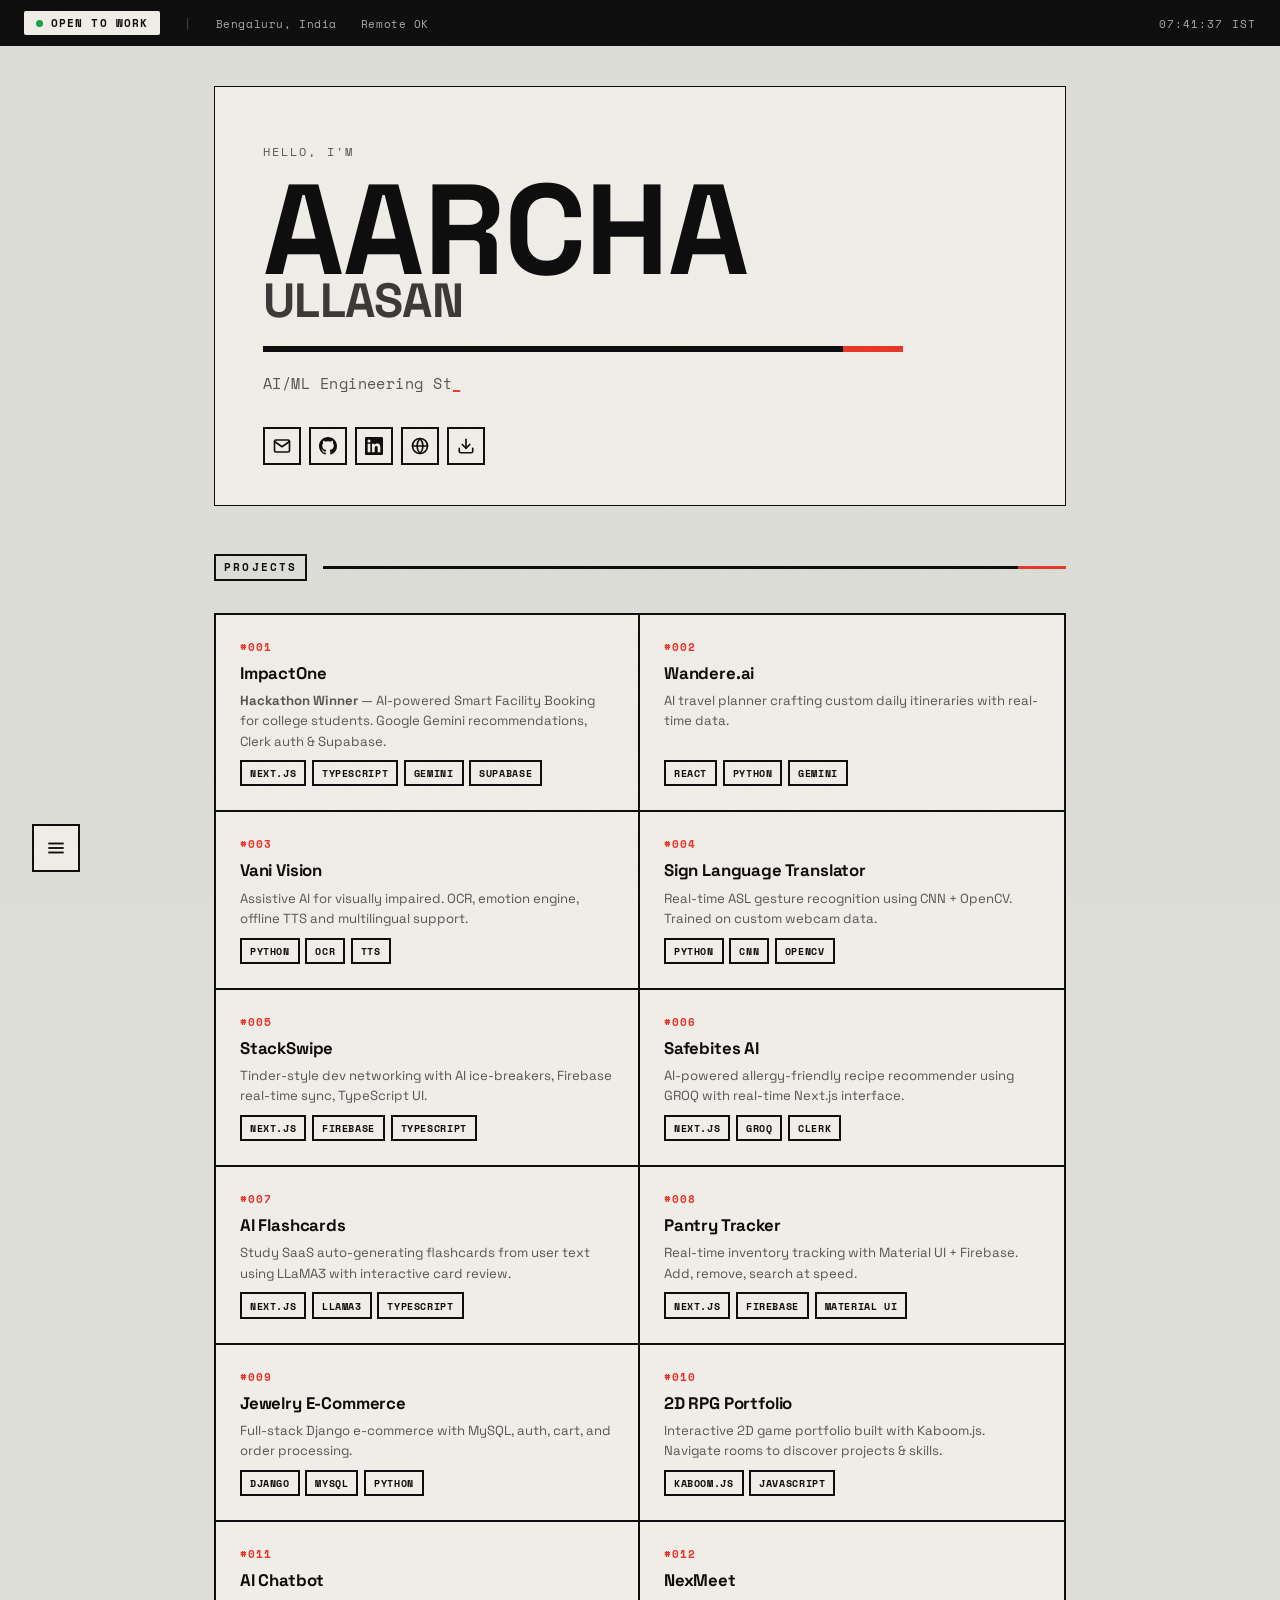
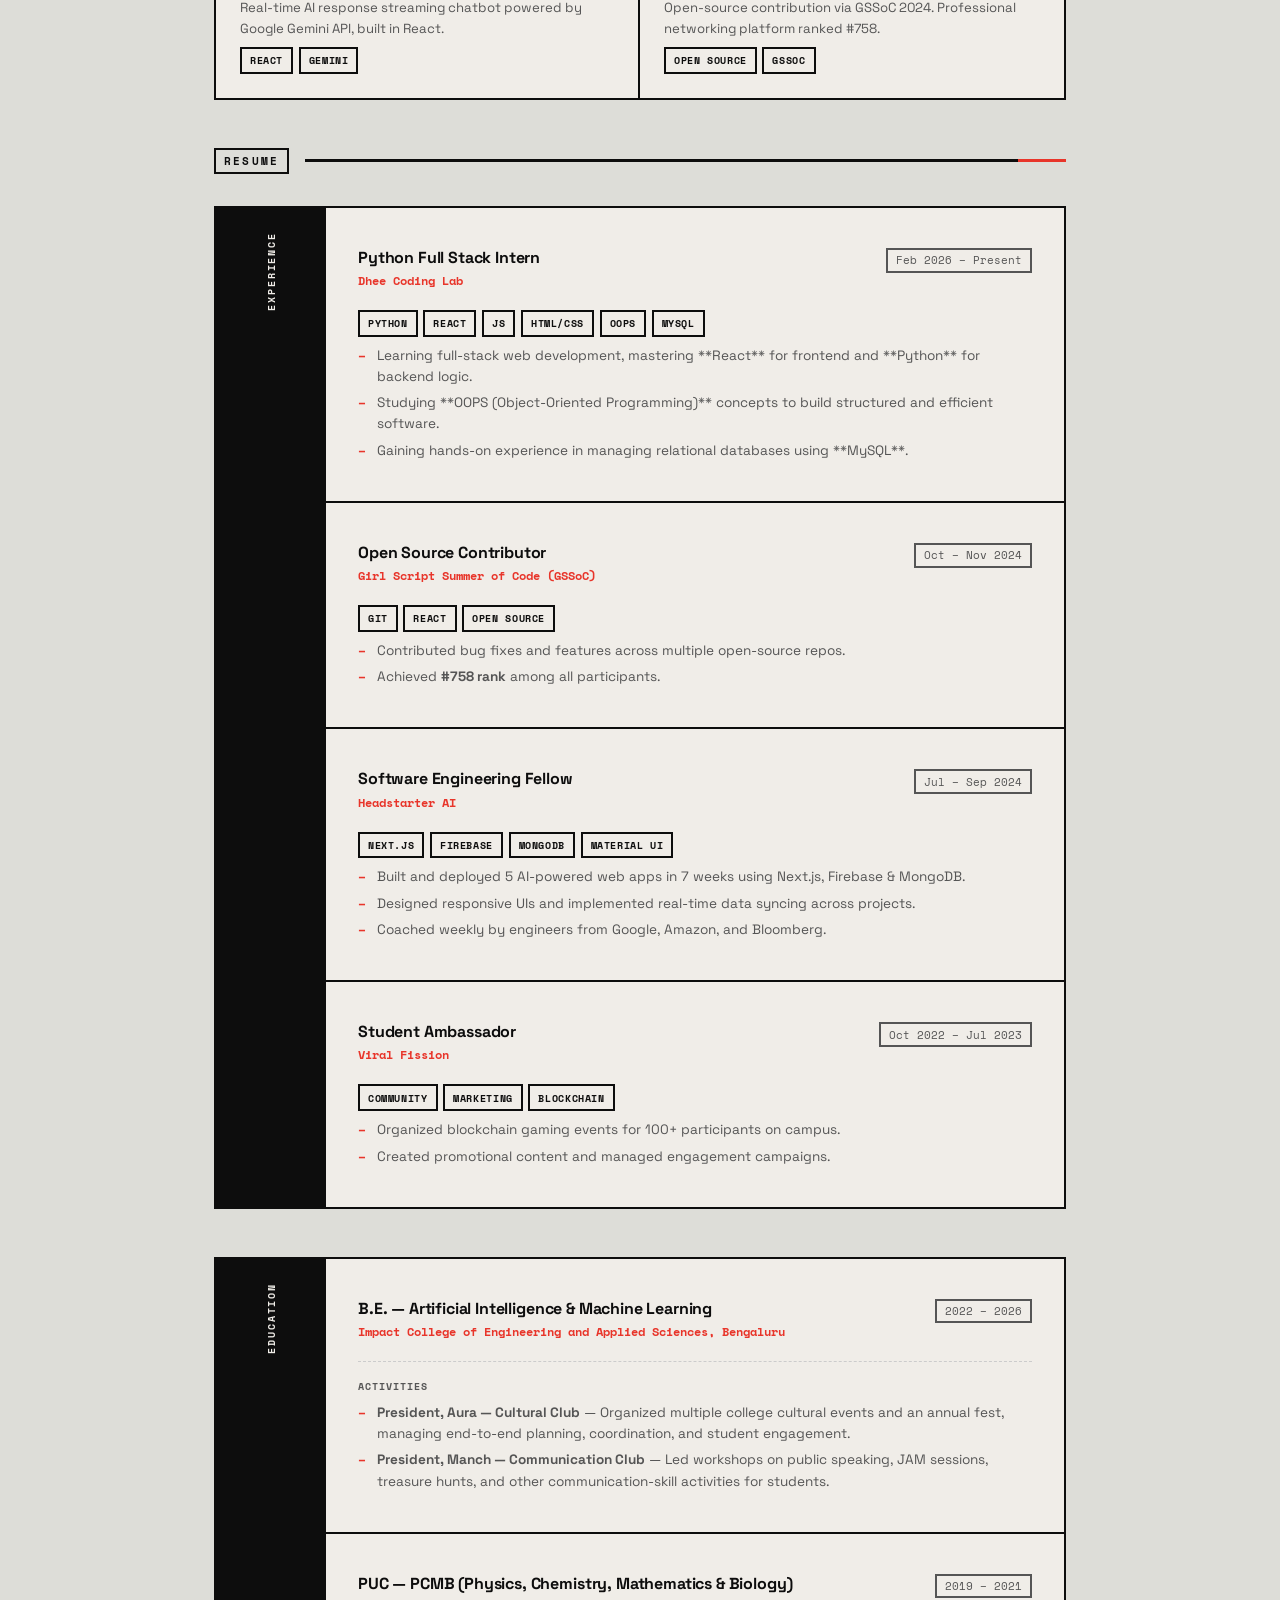
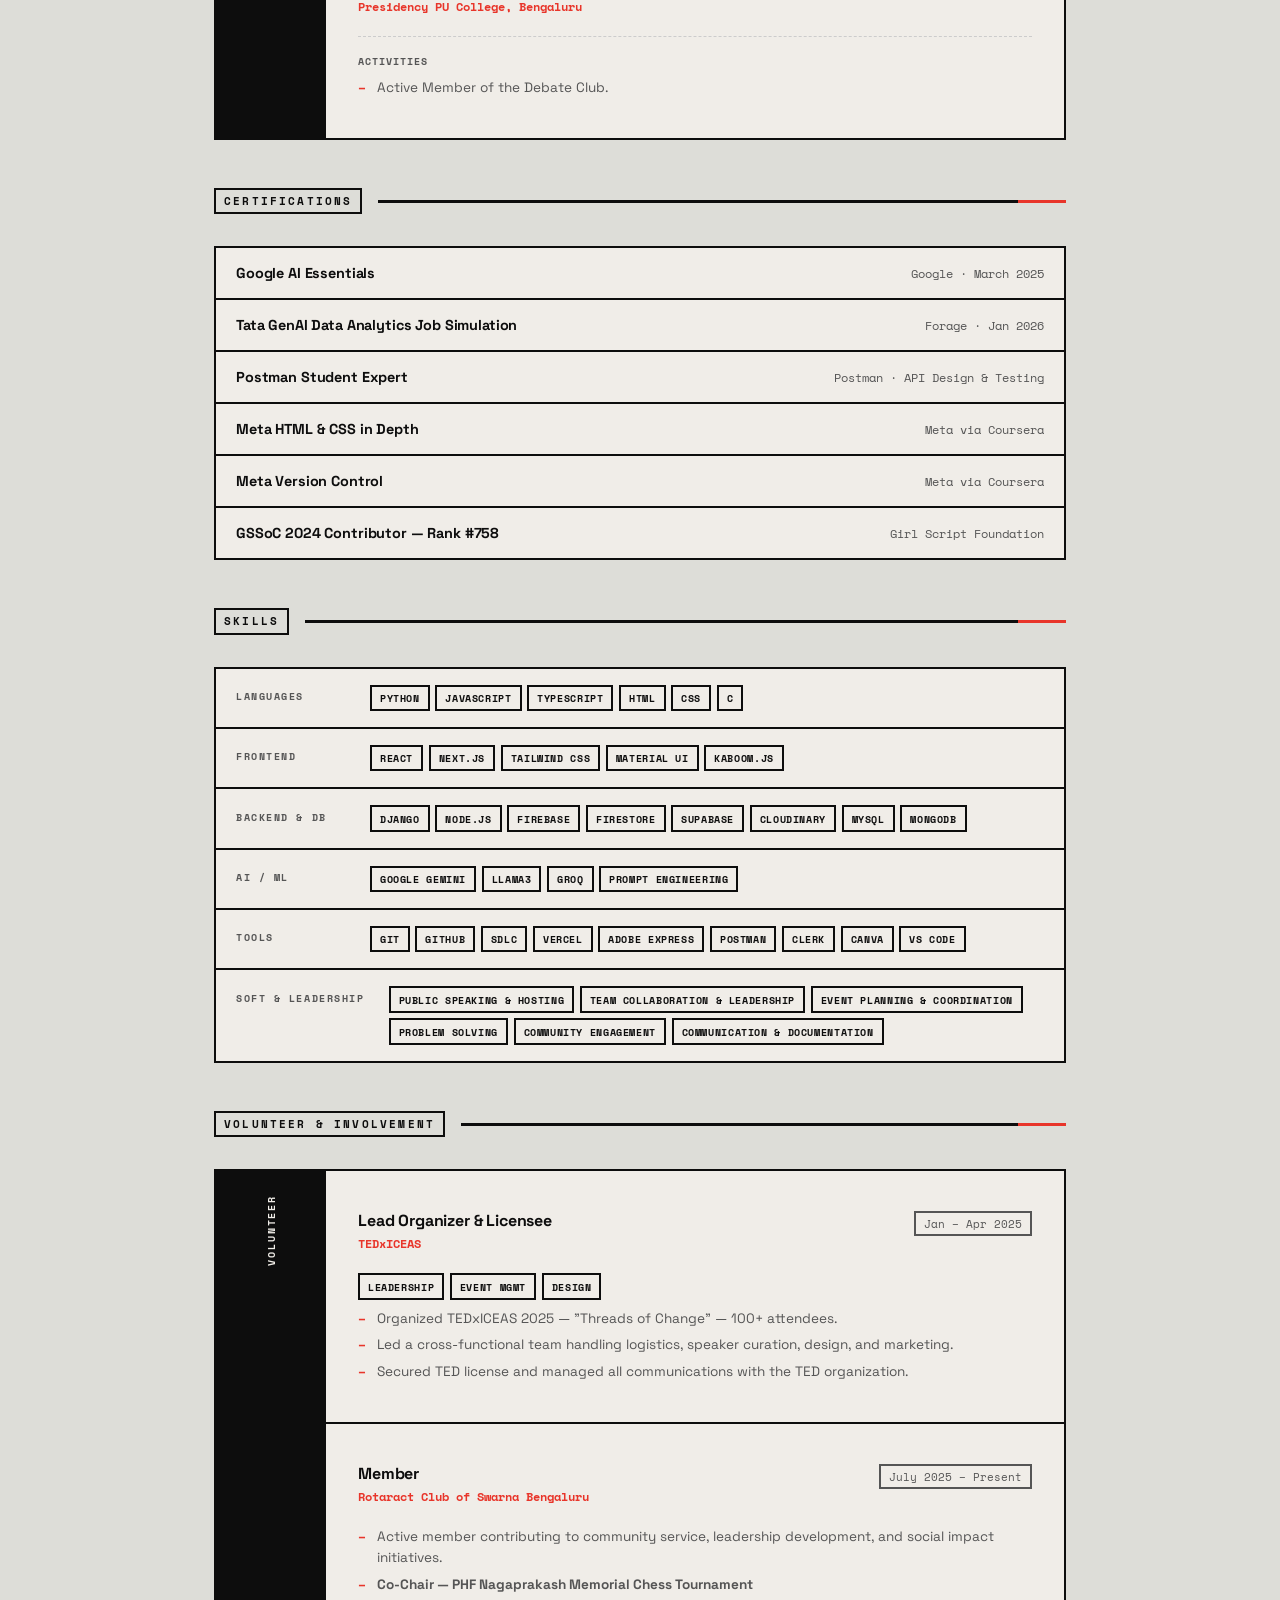
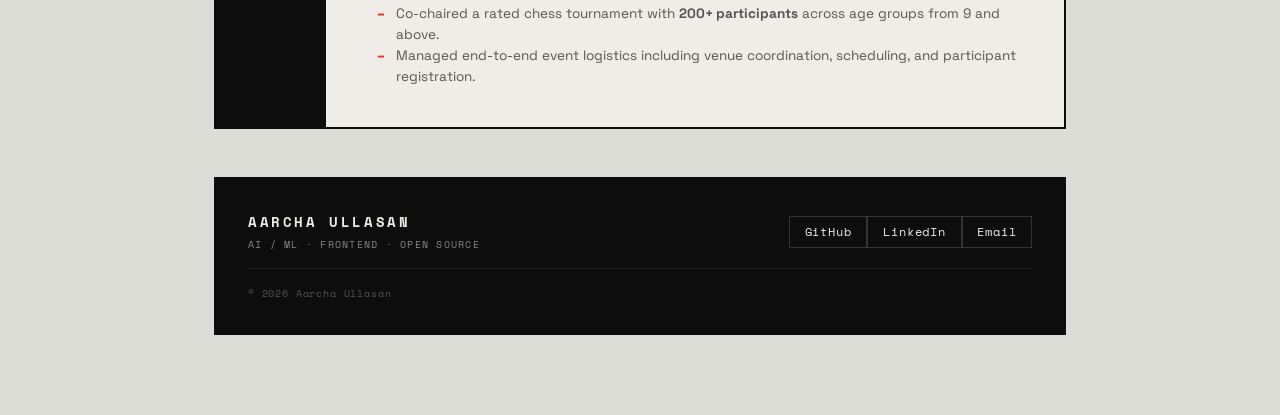
==== commit c94b1717: "2026" ====
--- a/index.html
+++ b/index.html
@@ -525,7 +525,7 @@
           <a href="mailto:aarcha.u@yahoo.com">Email</a>
         </div>
       </div>
-      <div class="footer-copy">© 2025 Aarcha Ullasan</div>
+      <div class="footer-copy">© 2026 Aarcha Ullasan</div>
     </footer>
 
   </main>
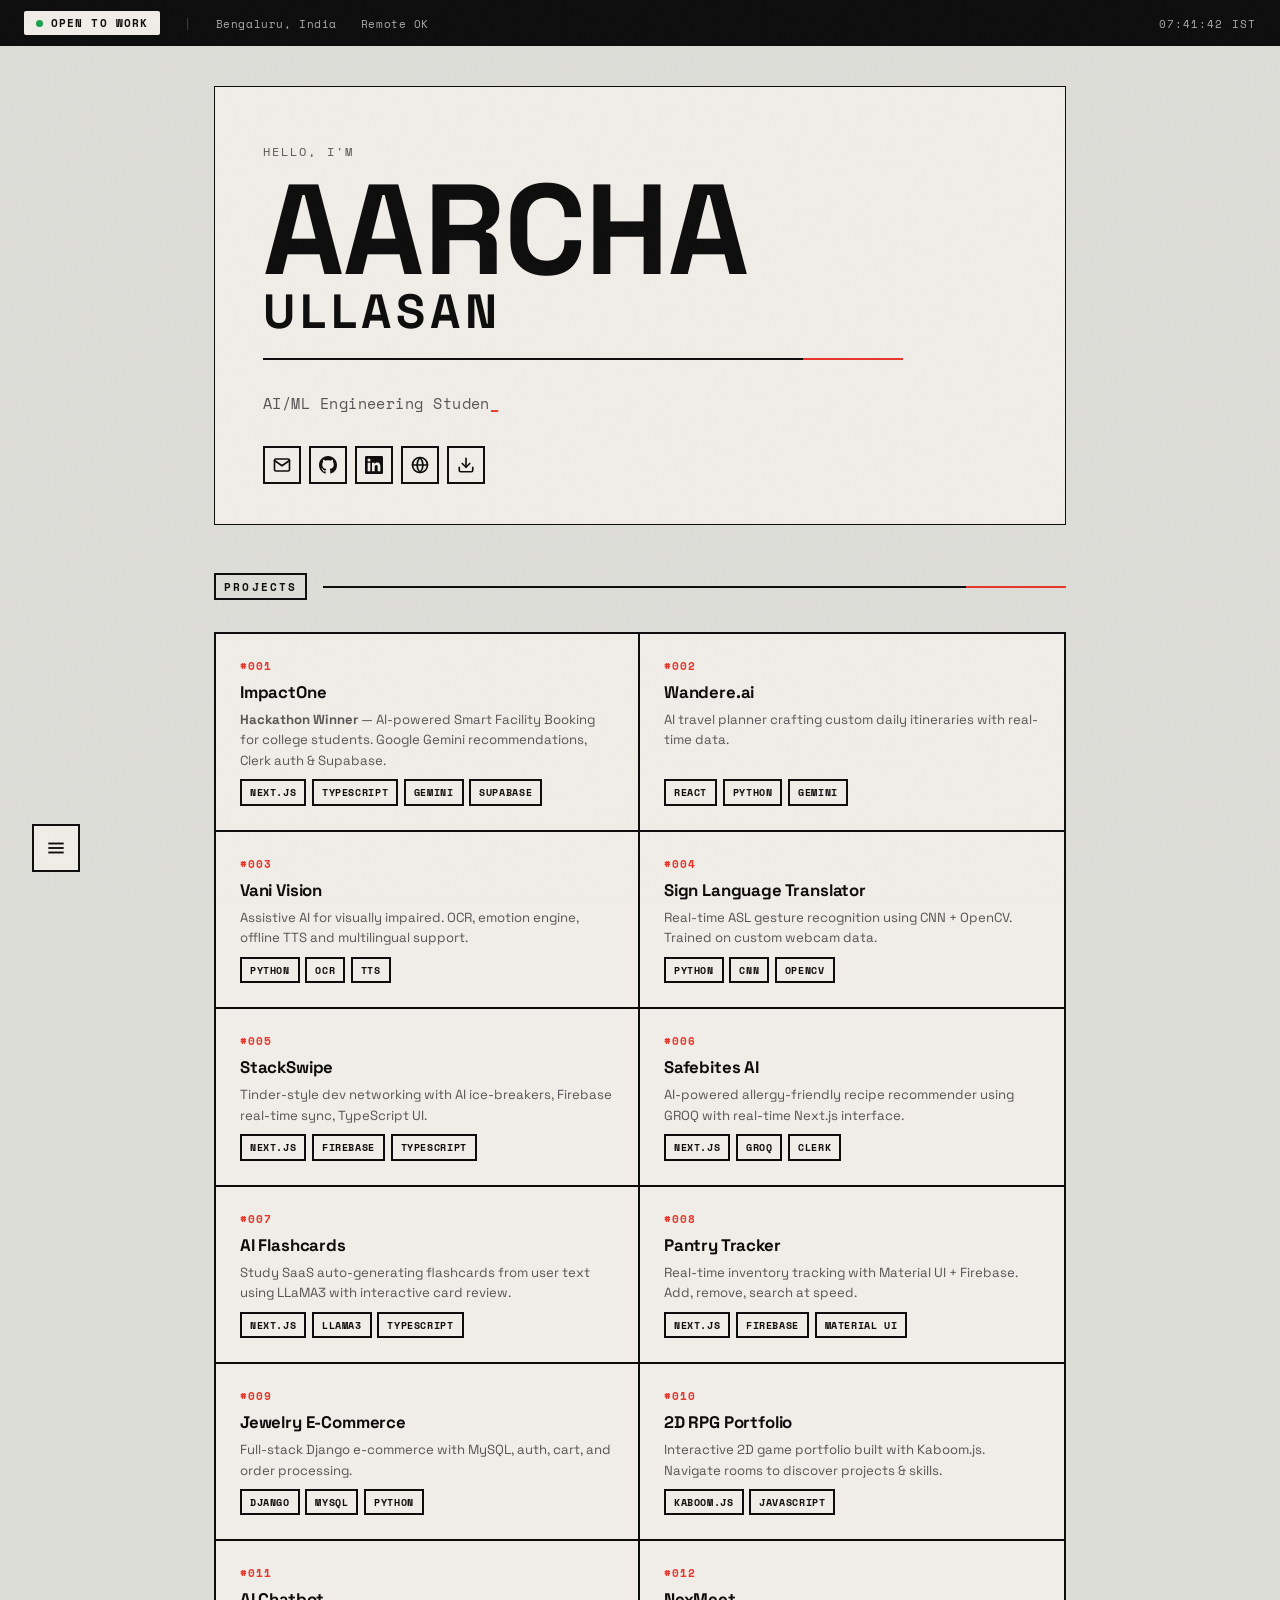
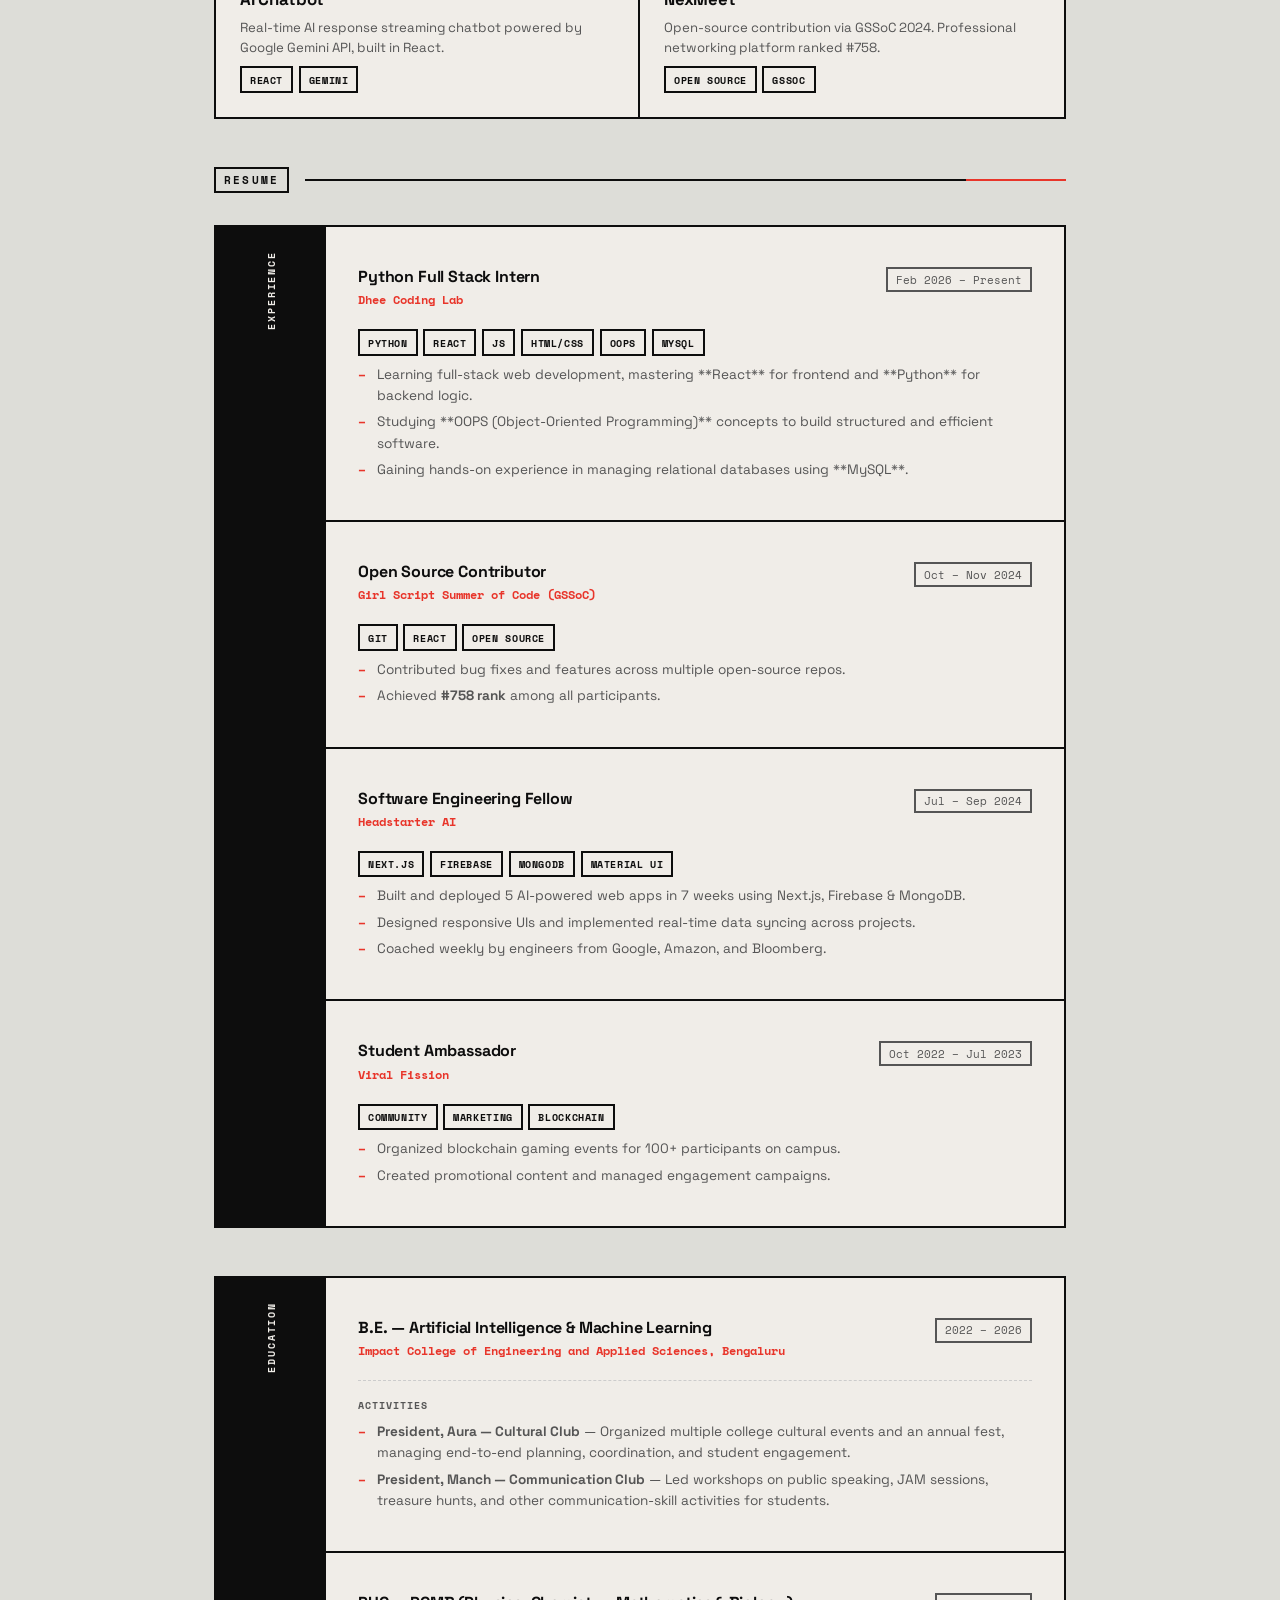
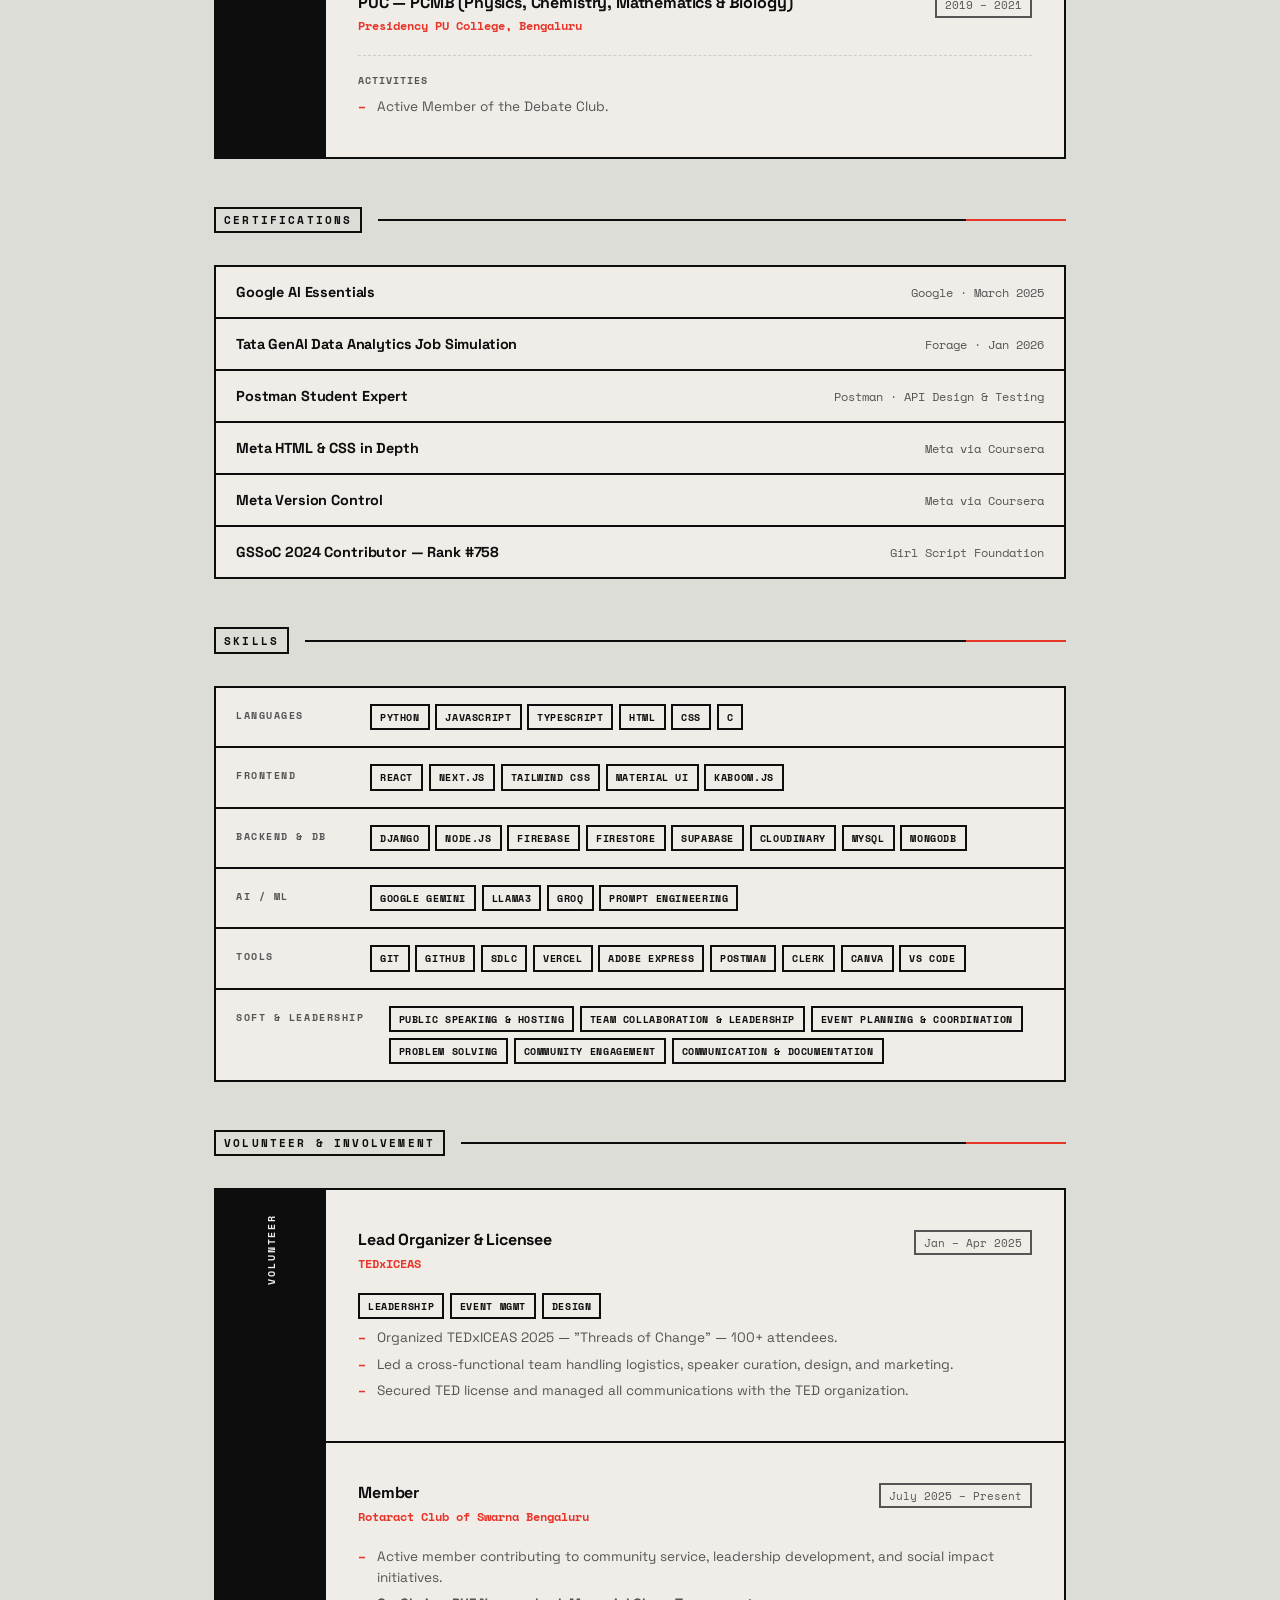
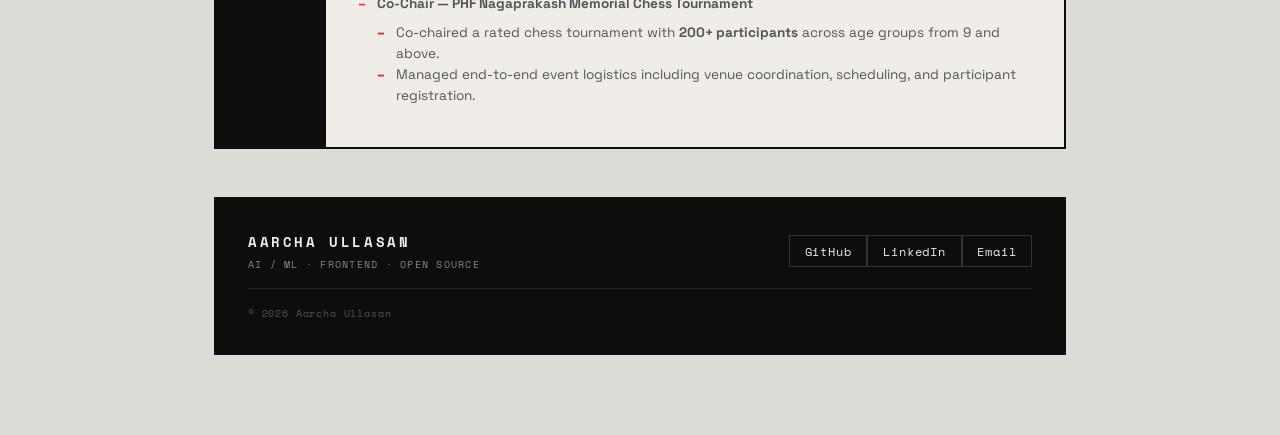
==== commit 0c0f63c7: "added animations" ====
--- a/index.html
+++ b/index.html
@@ -39,7 +39,9 @@
       <div class="hero-inner">
         <div class="hero-text-block">
           <p class="hello-label">HELLO, I'M</p>
-          <h1 class="hero-name"><span class="name-first">Aarcha</span><br><span class="name-last">Ullasan</span></h1>
+          <h1 class="hero-name">
+            <span class="name-first">Aarcha</span><br><span class="name-last">Ullasan</span>
+          </h1>
           <div class="name-rule">
             <span class="rule-line"></span>
             <span class="rule-red"></span>
@@ -525,7 +527,9 @@
           <a href="mailto:aarcha.u@yahoo.com">Email</a>
         </div>
       </div>
-      <div class="footer-copy">© 2026 Aarcha Ullasan</div>
+      <div class="footer-copy">
+        <span>© 2026 Aarcha Ullasan</span>
+      </div>
     </footer>
 
   </main>
--- a/styles.css
+++ b/styles.css
@@ -166,9 +166,24 @@
   line-height: 0.9;
   letter-spacing: -0.03em;
   text-transform: uppercase;
-  color: var(--black);
   margin-bottom: 1.5rem;
-}
+  width: fit-content;
+  position: relative;
+  
+  /* Dynamic Origin Sweep */
+  background: radial-gradient(
+    circle at var(--x, 50%) var(--y, 50%), 
+    var(--red) var(--p, 0%), 
+    var(--black) var(--p, 0%)
+  );
+  -webkit-background-clip: text;
+  background-clip: text;
+  -webkit-text-fill-color: transparent;
+  cursor: default;
+  transition: none; /* Handled by JS for retro feel */
+}
+
+
 
 .name-first {
   font-size: clamp(4rem, 12vw, 8rem);
@@ -176,32 +191,30 @@
 
 .name-last {
   font-size: clamp(1.5rem, 5vw, 3rem);
-  opacity: 0.8;
   display: block;
-  margin-top: -0.5rem;
+  margin-top: 0.2rem;
+  letter-spacing: 0.1em;
 }
 
 
 .name-rule {
-  display: flex;
-  align-items: center;
   width: 100%;
-  height: 6px;
-  gap: 0;
-  margin-bottom: 1.25rem;
+  height: 2px;
+  background: var(--black);
+  position: relative;
   overflow: hidden;
-}
-.rule-line {
-  flex: 1;
-  height: 100%;
-  background: var(--black);
-  display: block;
-}
+  margin-bottom: 2rem;
+  margin-top: 1rem;
+}
+
 .rule-red {
-  width: 60px;
+  position: absolute;
+  top: 0;
+  right: 0;
+  width: 100px;
   height: 100%;
   background: var(--red);
-  display: block;
+  will-change: transform;
 }
 
 .hero-subtitle {
@@ -269,11 +282,22 @@
 
 .div-line {
   flex: 1;
-  height: 3px;
-  display: flex;
-}
-.div-line-black { flex: 1; background: var(--black); }
-.div-line-red { width: 48px; background: var(--red); }
+  height: 2px;
+  background: var(--black);
+  position: relative;
+  overflow: hidden;
+}
+
+.div-line-red {
+  position: absolute;
+  top: 0;
+  right: 0;
+  width: 100px;
+  height: 100%;
+  background: var(--red);
+  will-change: transform;
+}
+
 
 /* ============================================================
    PROJECTS GRID
@@ -618,6 +642,22 @@
   letter-spacing: 0.08em;
   border-top: 1px solid #222;
   padding-top: 1rem;
+  display: flex;
+  justify-content: space-between;
+  align-items: center;
+}
+.footer-credit {
+  opacity: 0.7;
+  font-style: italic;
+}
+.credit-link {
+  color: inherit;
+  text-decoration: none;
+  transition: color 0.2s;
+}
+.credit-link:hover {
+  color: var(--red);
+  text-decoration: underline;
 }
 
 /* ============================================================
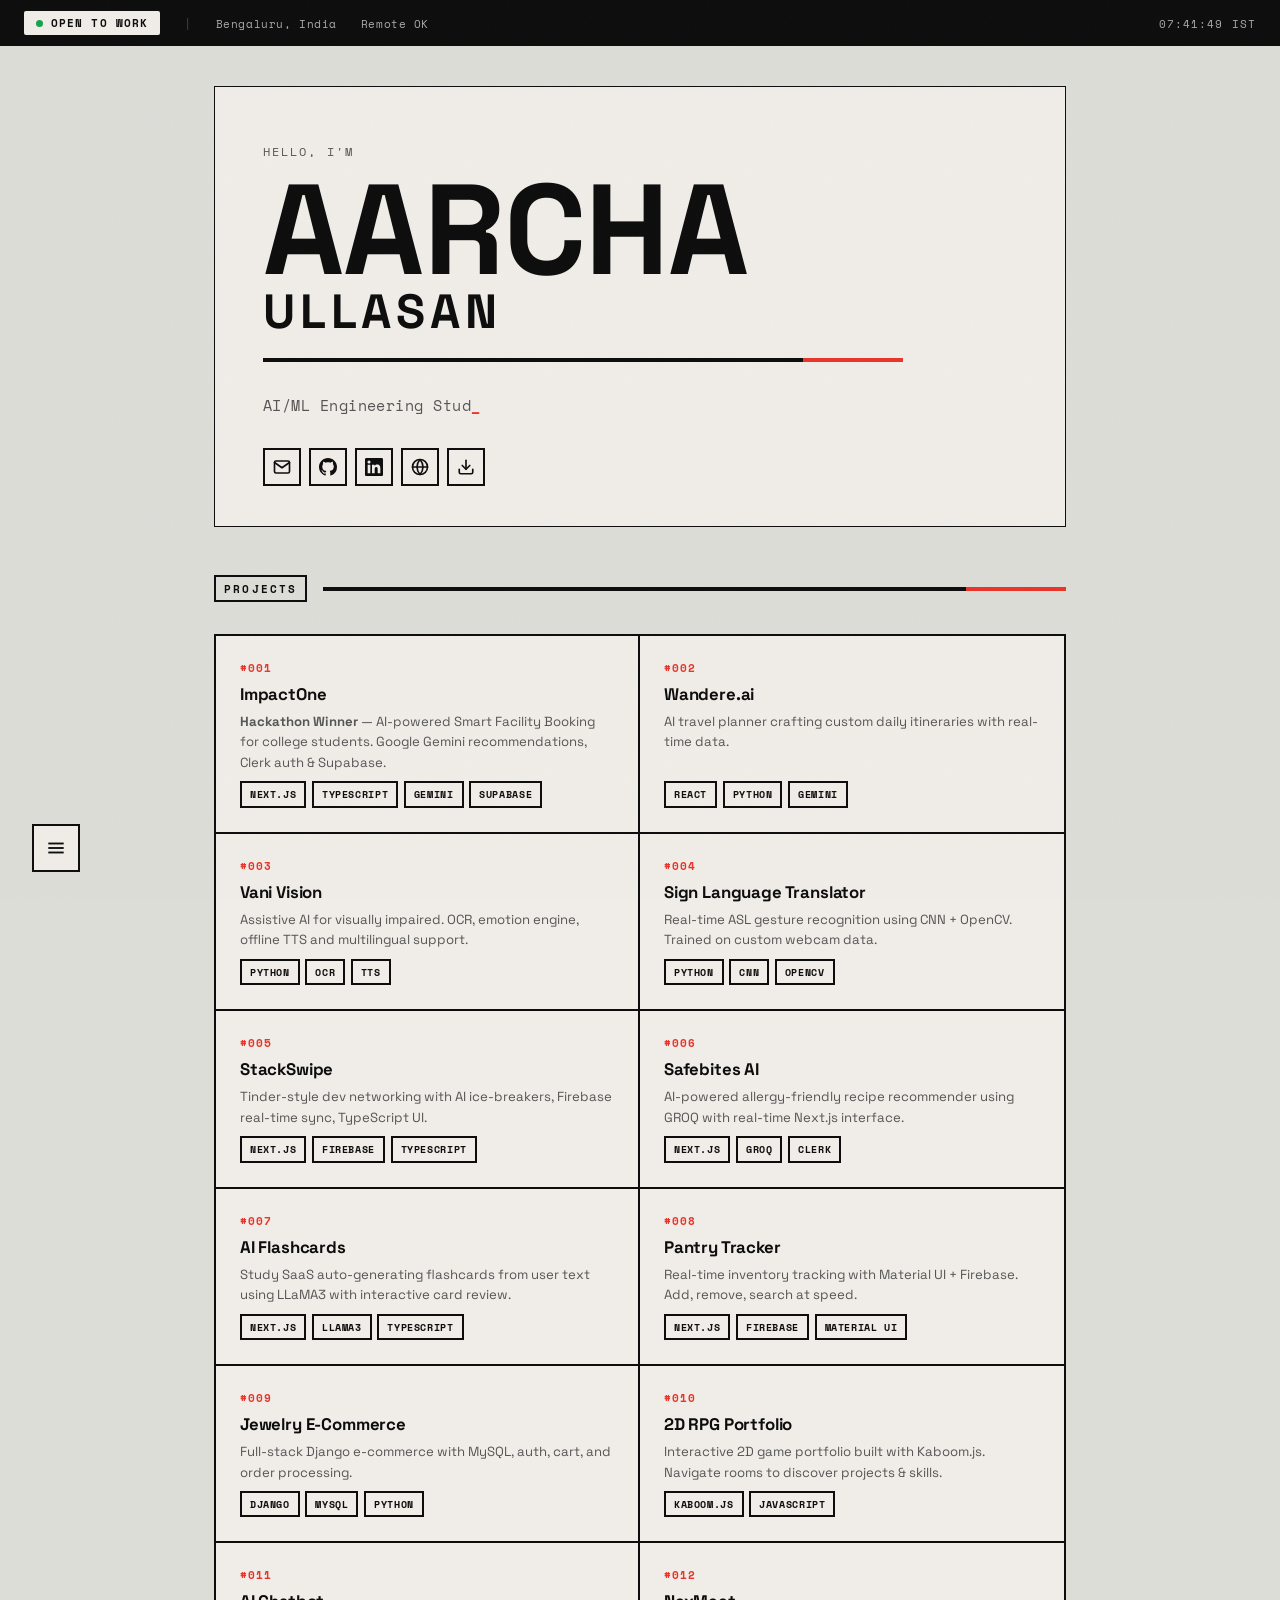
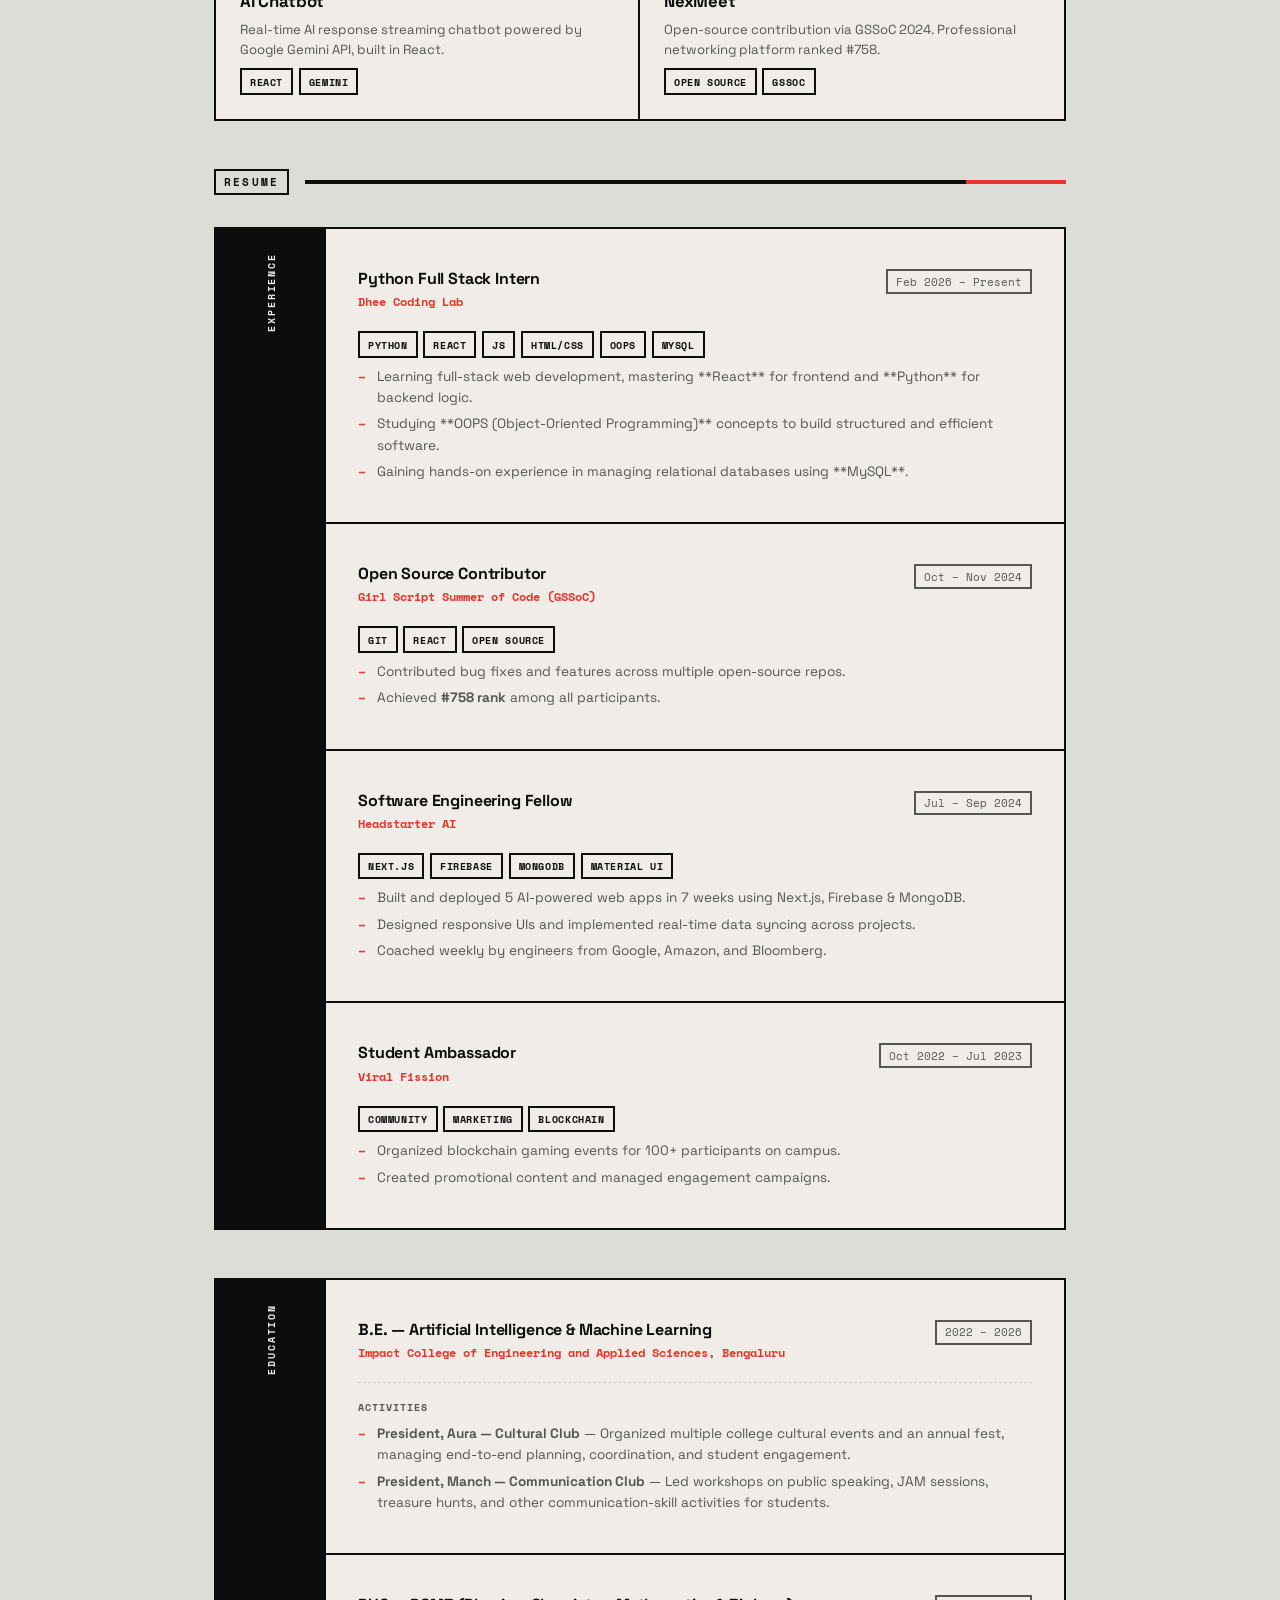
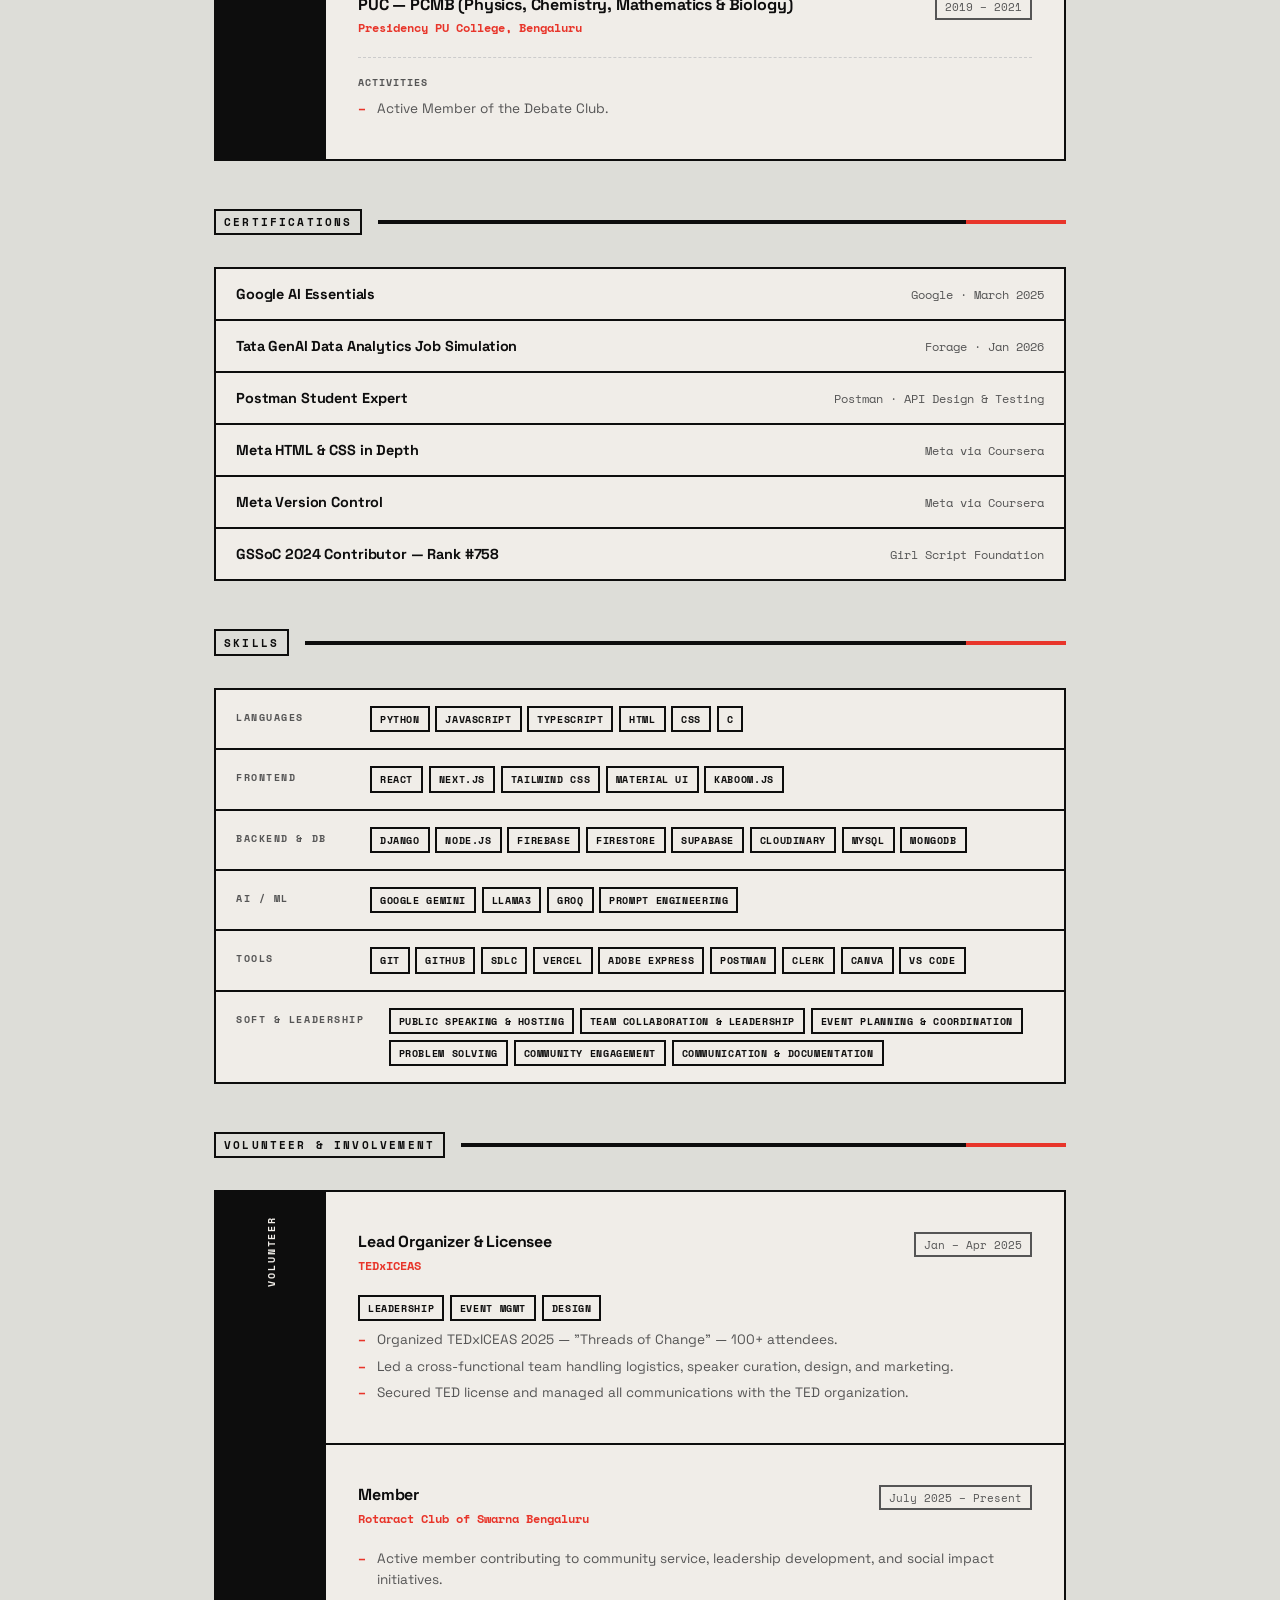
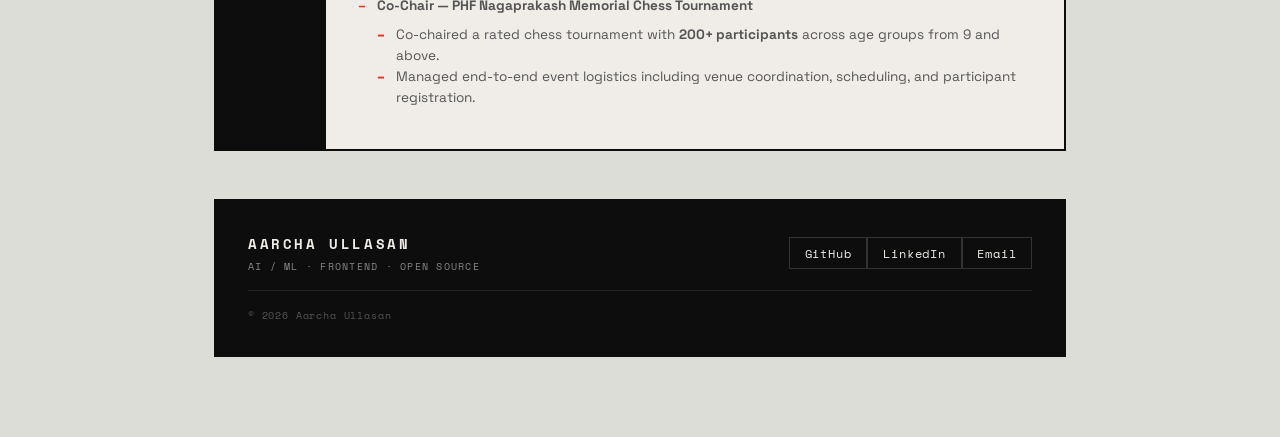
==== commit 98f47ba6: "faveicon added" ====
--- a/index.html
+++ b/index.html
@@ -8,6 +8,8 @@
   <link rel="preconnect" href="https://fonts.googleapis.com">
   <link rel="preconnect" href="https://fonts.gstatic.com" crossorigin>
   <link href="https://fonts.googleapis.com/css2?family=Space+Grotesk:wght@400;500;600;700&family=Space+Mono:wght@400;700&display=swap" rel="stylesheet">
+  <link rel="icon" type="image/svg+xml" href="favicon.svg">
+  <link rel="shortcut icon" href="favicon.svg">
   <link rel="stylesheet" href="styles.css">
 </head>
 <body>
--- a/styles.css
+++ b/styles.css
@@ -199,7 +199,7 @@
 
 .name-rule {
   width: 100%;
-  height: 2px;
+  height: 4px;
   background: var(--black);
   position: relative;
   overflow: hidden;
@@ -282,7 +282,7 @@
 
 .div-line {
   flex: 1;
-  height: 2px;
+  height: 4px;
   background: var(--black);
   position: relative;
   overflow: hidden;
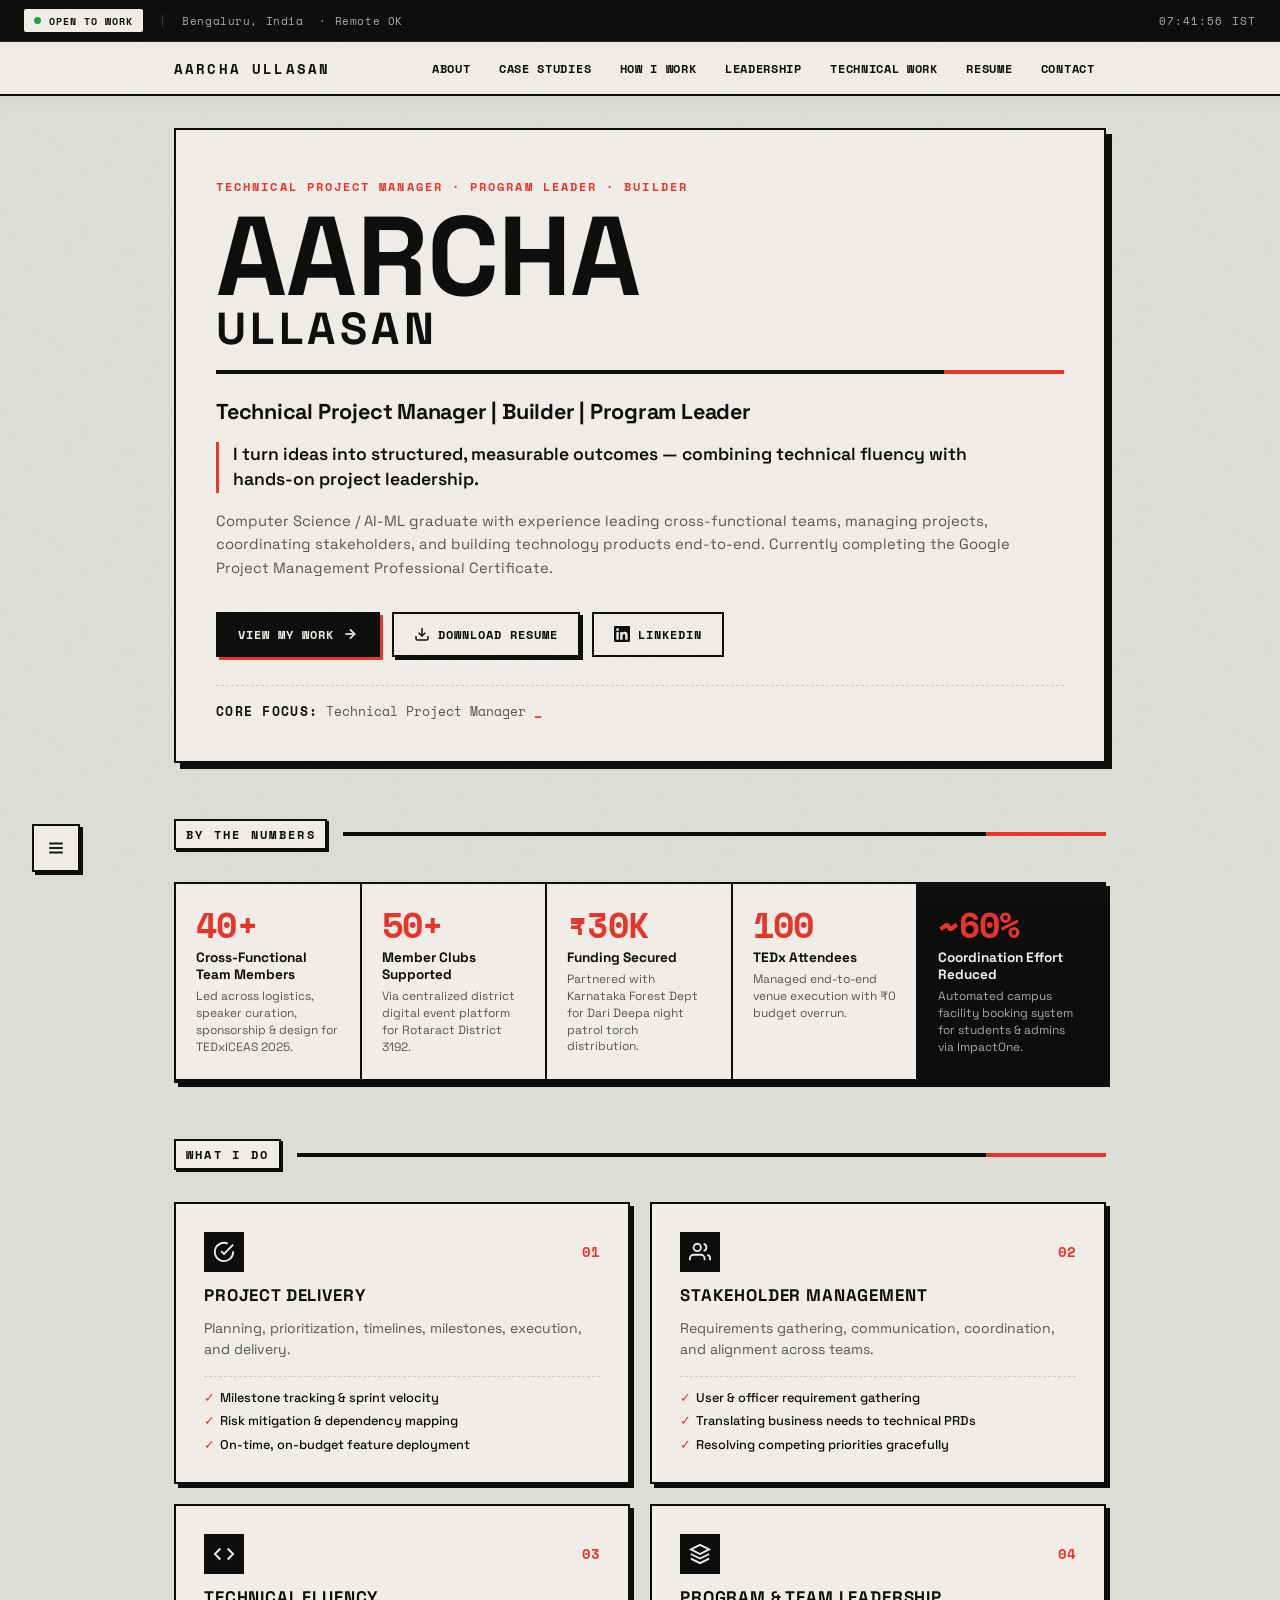
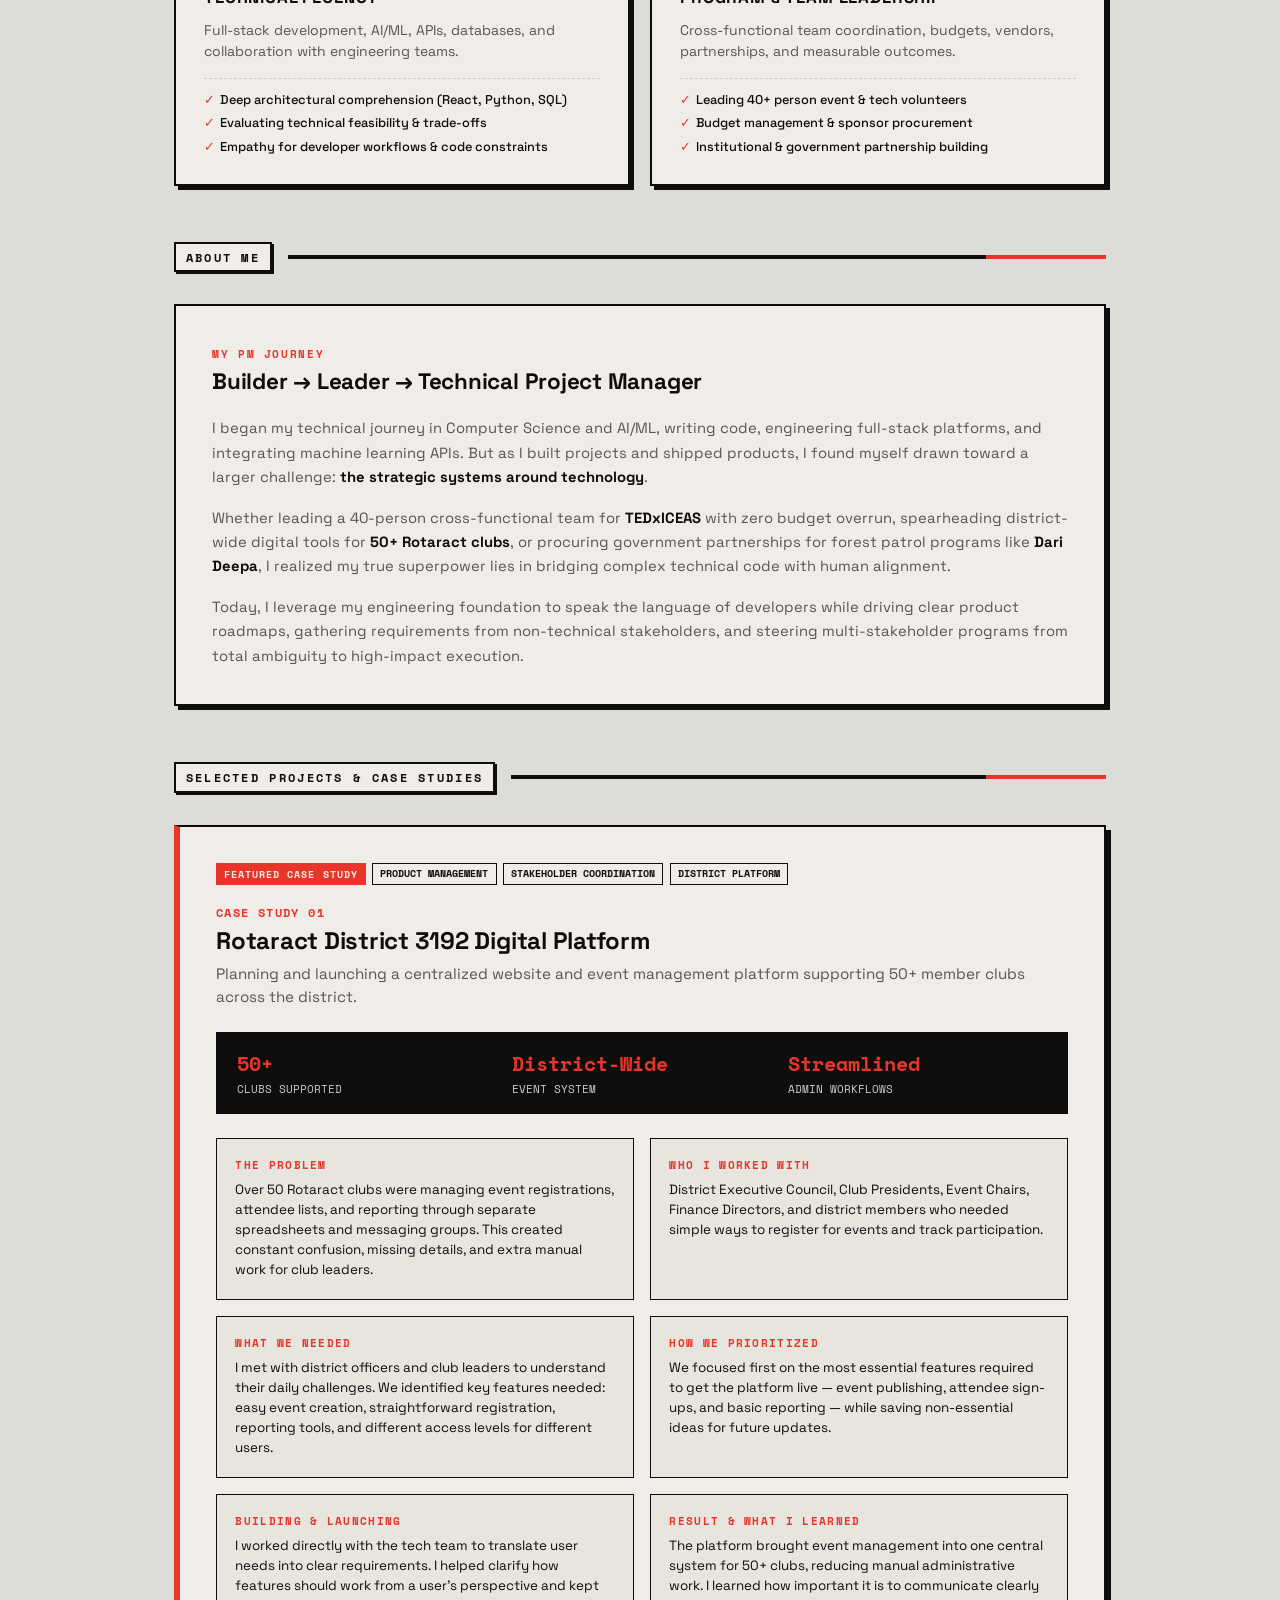
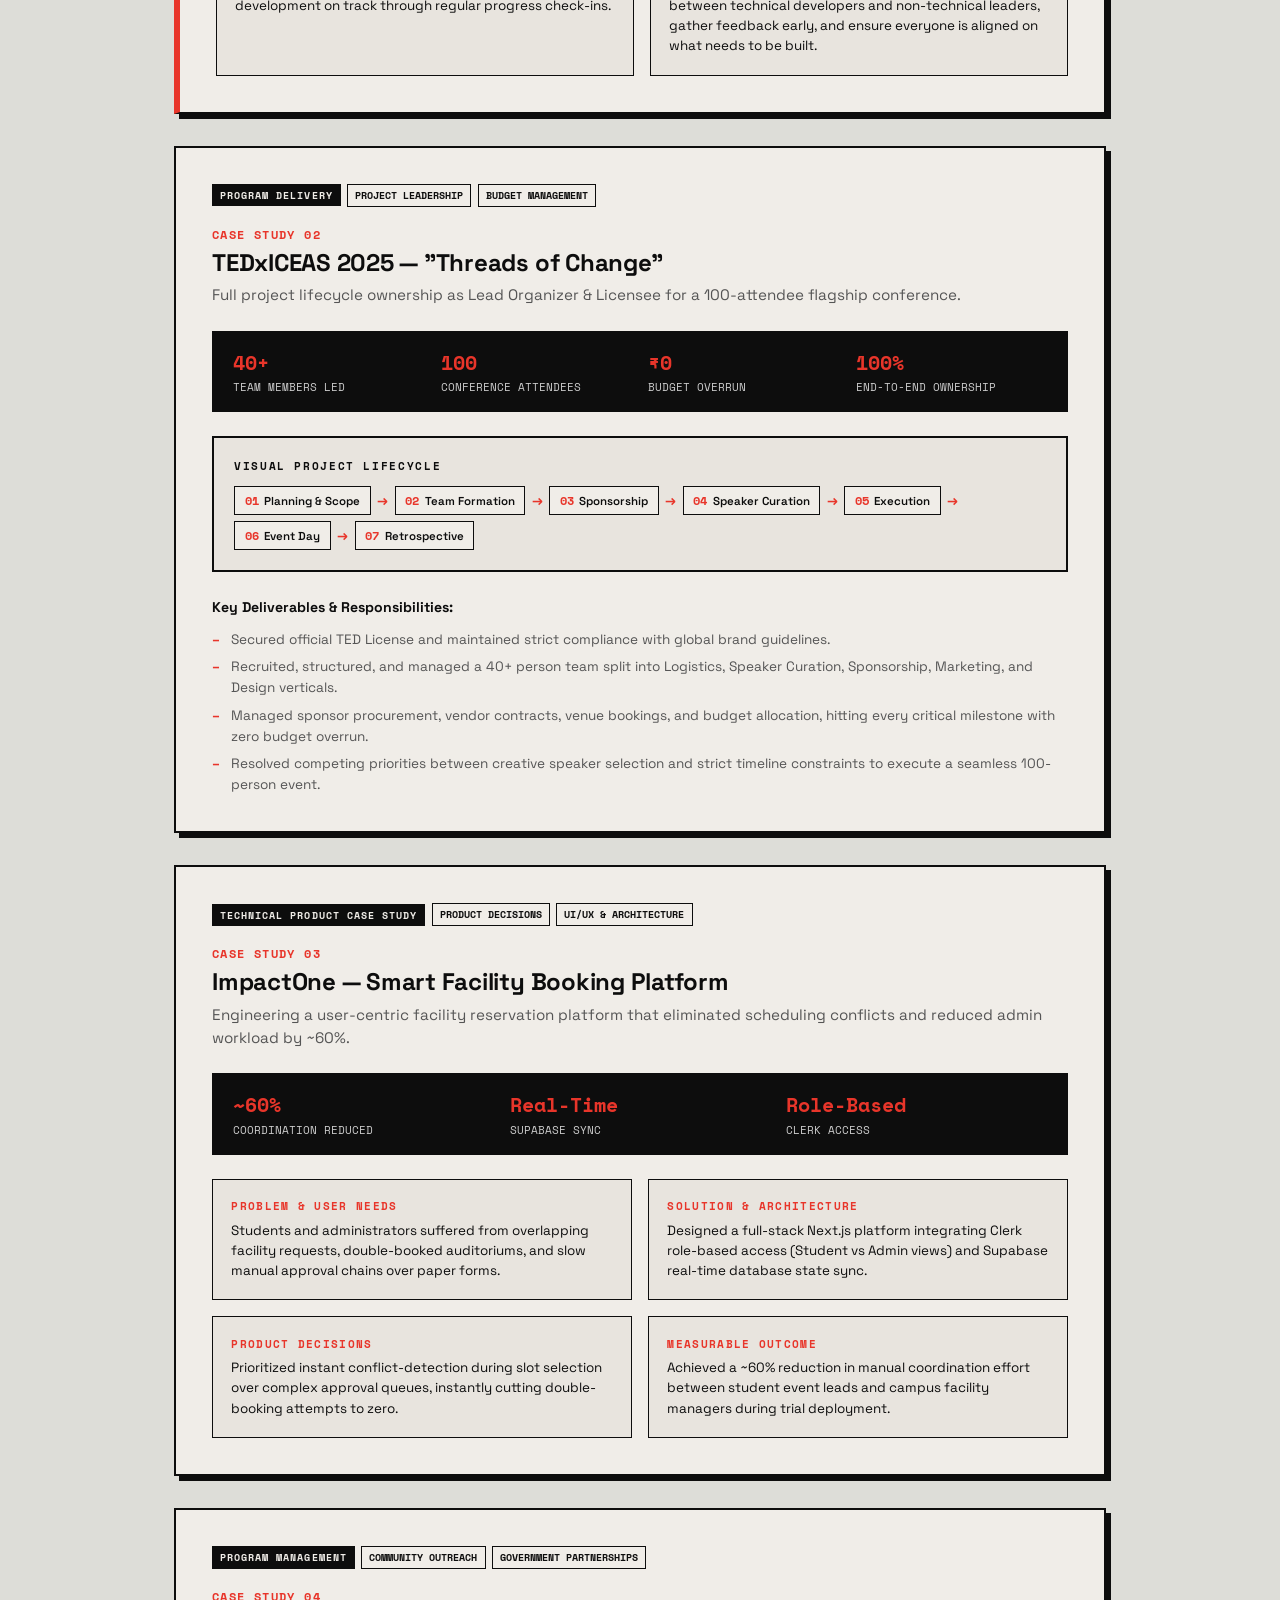
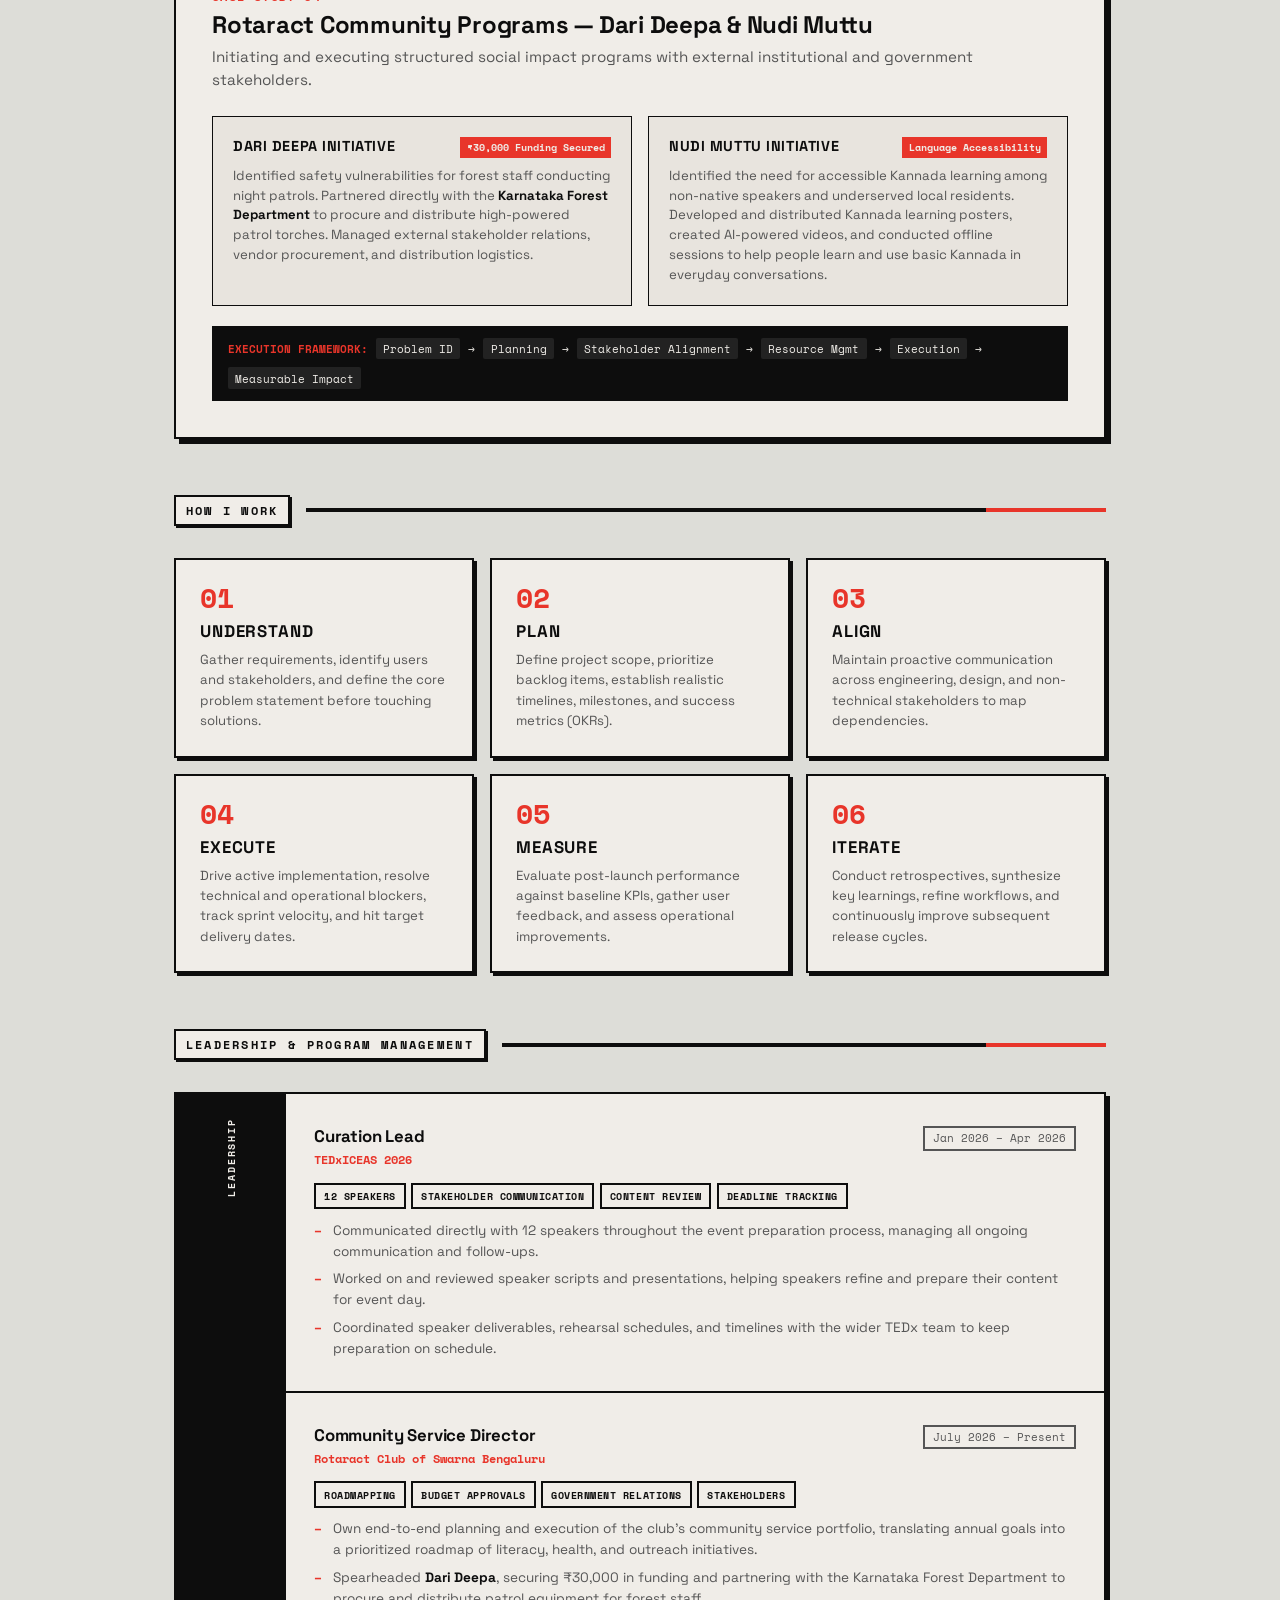
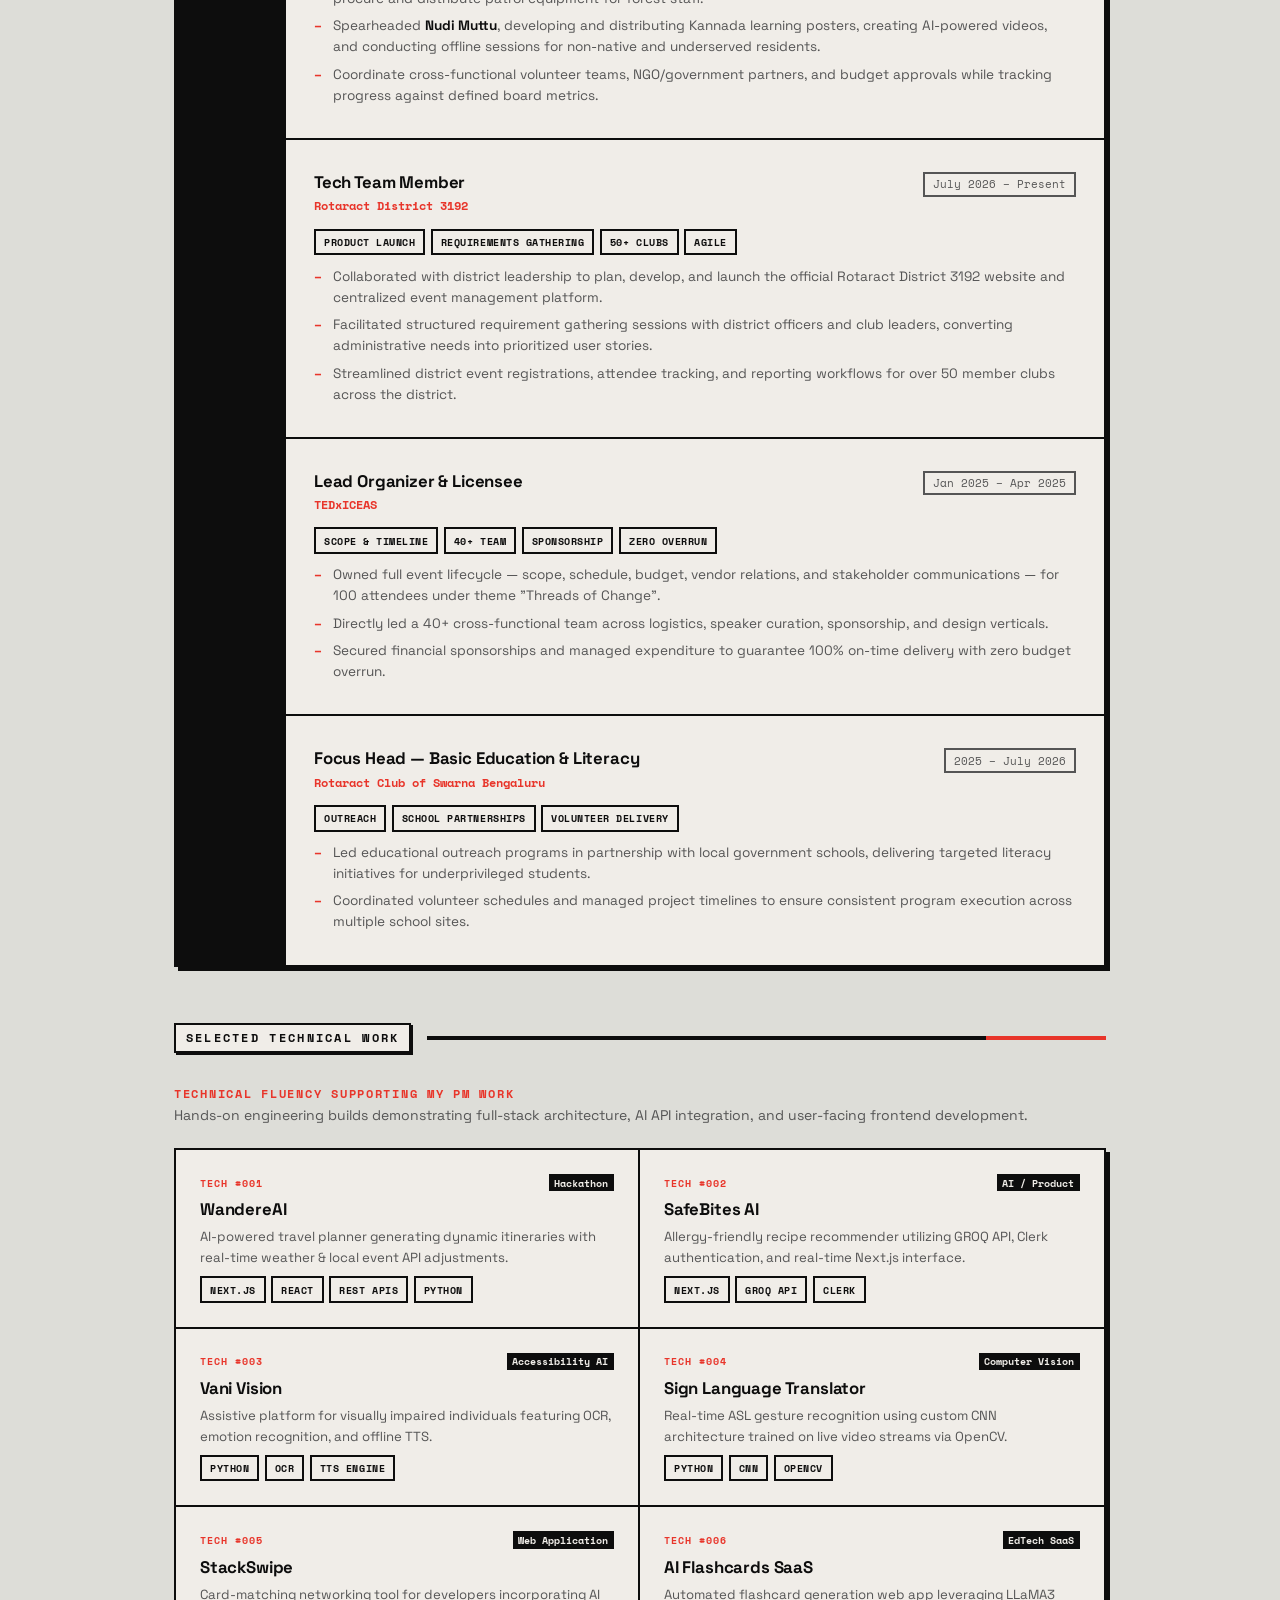
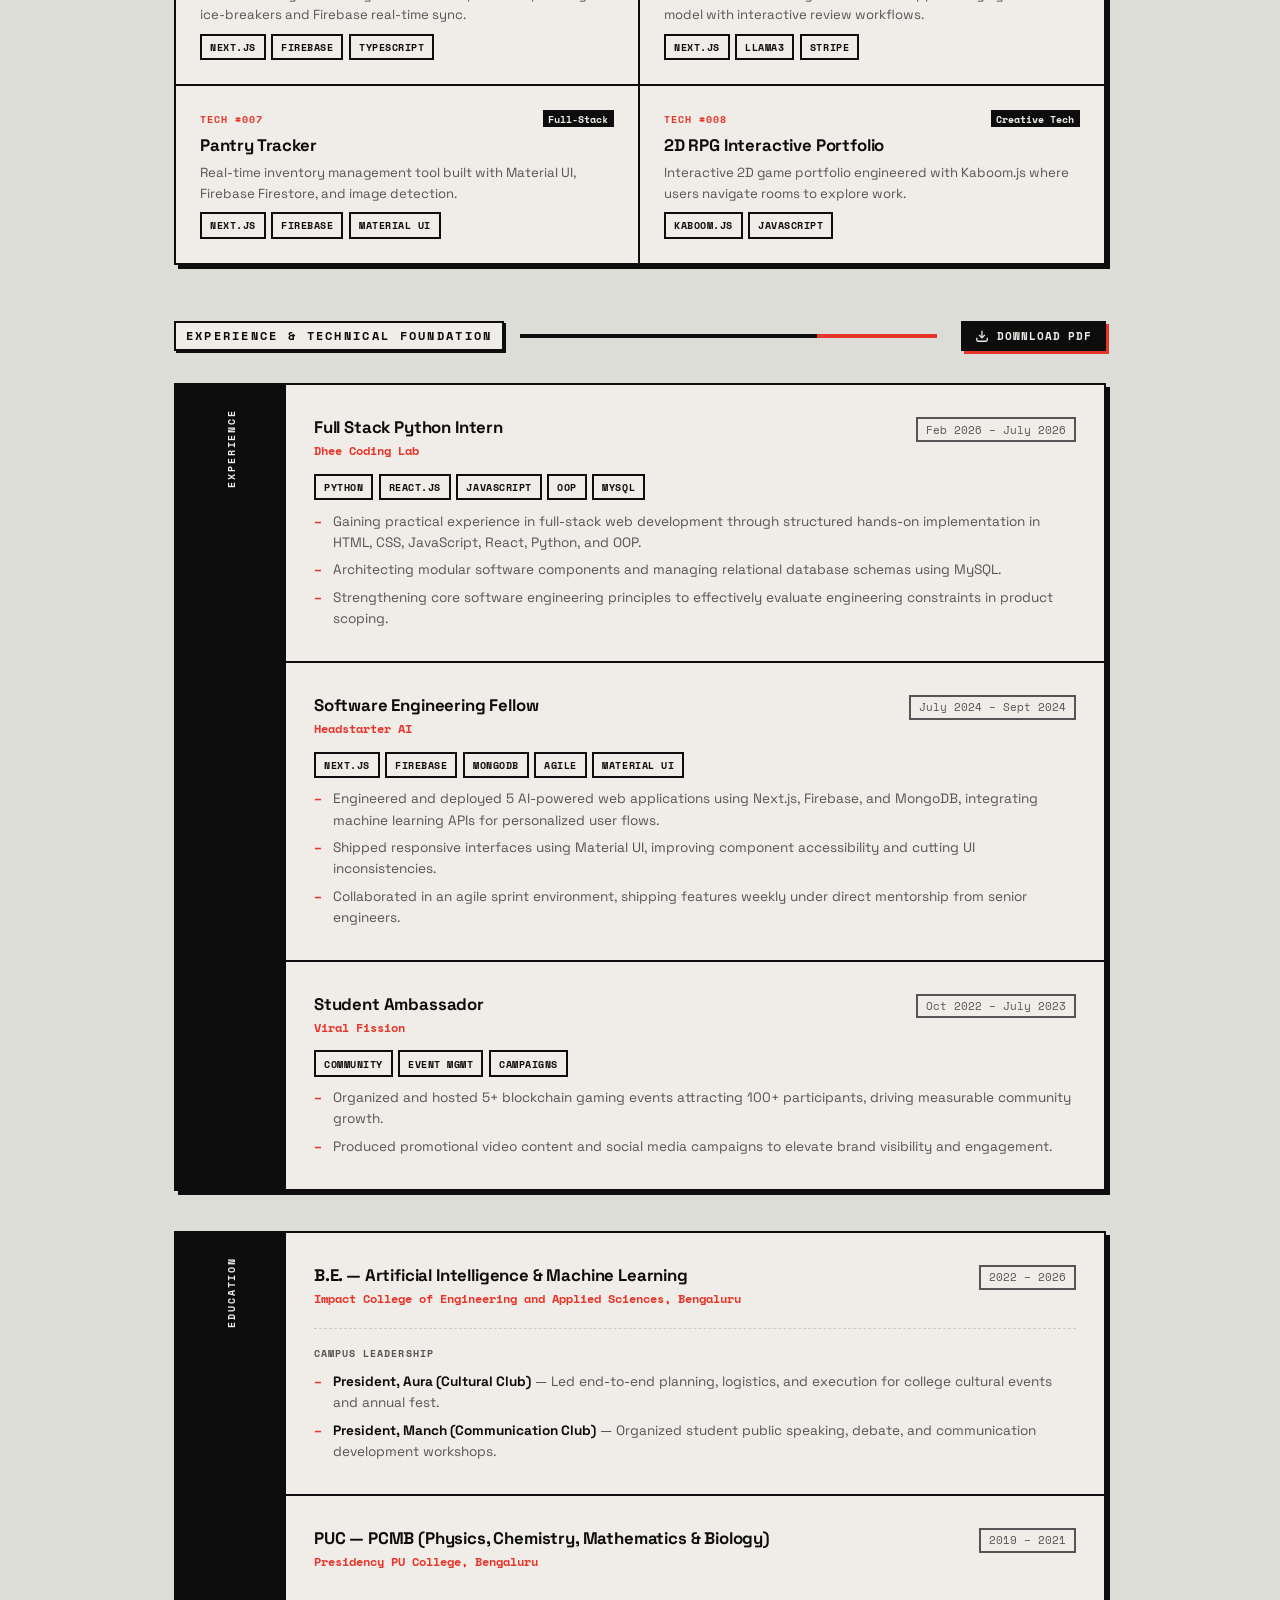
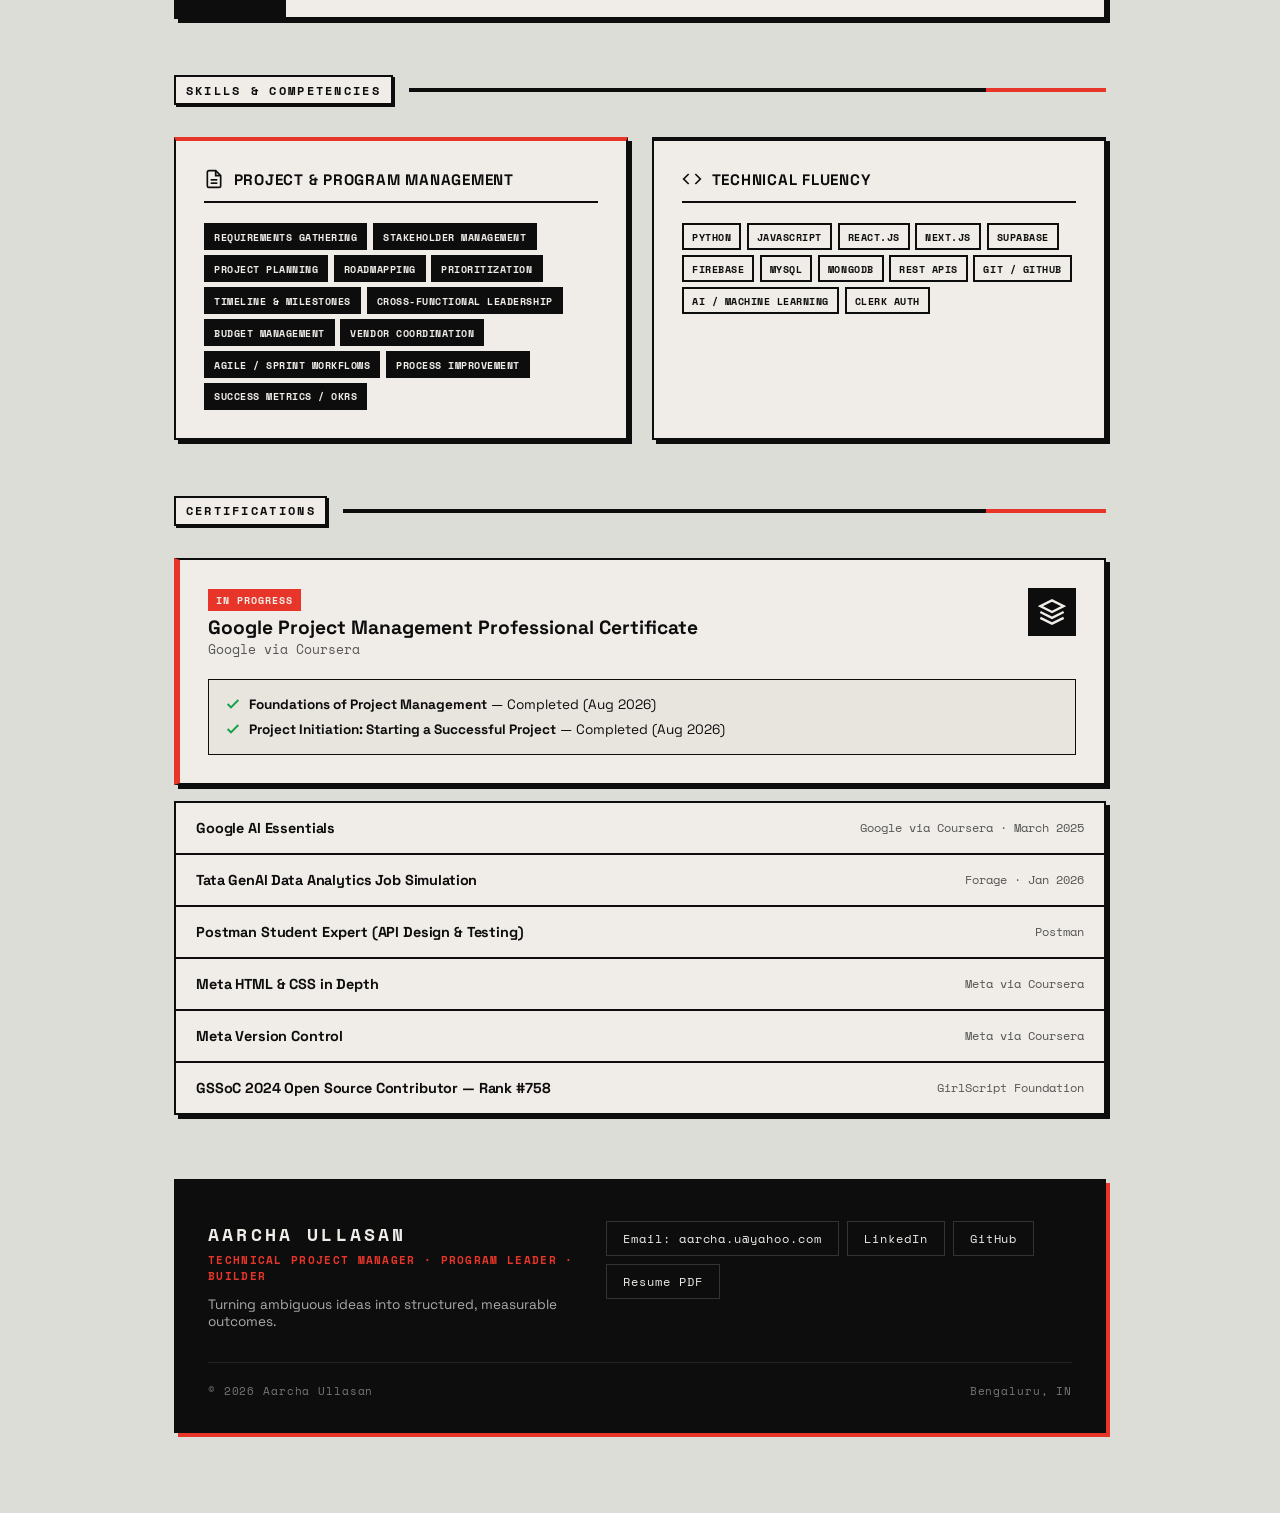
==== commit 414e7fd3: "feat: redesign portfolio layout, add navigation bar, and update resume path" ====
--- a/index.html
+++ b/index.html
@@ -3,8 +3,8 @@
 <head>
   <meta charset="UTF-8">
   <meta name="viewport" content="width=device-width, initial-scale=1.0">
-  <title>Aarcha Ullasan</title>
-  <meta name="description" content="Aarcha Ullasan — AI/ML Engineering student & aspiring Frontend Developer from Bengaluru, India.">
+  <title>Aarcha Ullasan | Technical Project Manager & Program Leader</title>
+  <meta name="description" content="Aarcha Ullasan — Technical Project Manager, Program Leader & AI/ML Engineer bridging technology, stakeholders, and execution.">
   <link rel="preconnect" href="https://fonts.googleapis.com">
   <link rel="preconnect" href="https://fonts.gstatic.com" crossorigin>
   <link href="https://fonts.googleapis.com/css2?family=Space+Grotesk:wght@400;500;600;700&family=Space+Mono:wght@400;700&display=swap" rel="stylesheet">
@@ -26,21 +26,70 @@
       </span>
       <span class="status-sep">|</span>
       <span class="status-mono">Bengaluru, India</span>
-      <span class="status-mono">Remote OK</span>
+      <span class="status-mono">· Remote OK</span>
     </div>
     <div class="status-right">
       <span class="clock-mono" id="clock"></span>
     </div>
   </header>
 
+  <!-- ── TOP NAVIGATION BAR ── -->
+  <nav class="top-nav">
+    <div class="nav-inner">
+      <a href="#hero" class="nav-brand">AARCHA ULLASAN</a>
+      
+      <!-- Desktop Links -->
+      <div class="nav-links desktop-nav">
+        <a href="#about">About</a>
+        <a href="#case-studies">Case Studies</a>
+        <a href="#how-i-work">How I Work</a>
+        <a href="#leadership">Leadership</a>
+        <a href="#technical-work">Technical Work</a>
+        <a href="#resume">Resume</a>
+        <a href="#contact">Contact</a>
+      </div>
+
+      <!-- Mobile Hamburger Button -->
+      <button class="hamburger-btn" id="hamburgerBtn" aria-label="Toggle navigation menu" aria-expanded="false">
+        <span class="hamburger-line"></span>
+        <span class="hamburger-line"></span>
+        <span class="hamburger-line"></span>
+      </button>
+    </div>
+
+    <!-- Mobile Navigation Drawer Overlay -->
+    <div class="mobile-nav-drawer" id="mobileNavDrawer">
+      <div class="mobile-nav-header">
+        <span class="mobile-nav-brand">AARCHA ULLASAN</span>
+        <button class="mobile-nav-close" id="mobileNavClose" aria-label="Close menu">&times;</button>
+      </div>
+      <div class="mobile-nav-links">
+        <a href="#hero" class="mobile-link">Home</a>
+        <a href="#about" class="mobile-link">About</a>
+        <a href="#case-studies" class="mobile-link">Case Studies</a>
+        <a href="#how-i-work" class="mobile-link">How I Work</a>
+        <a href="#leadership" class="mobile-link">Leadership</a>
+        <a href="#technical-work" class="mobile-link">Technical Work</a>
+        <a href="#resume" class="mobile-link">Resume</a>
+        <a href="#contact" class="mobile-link">Contact</a>
+      </div>
+      <div class="mobile-nav-footer">
+        <a href="aarcha-resume/aarcha-ullasan-resume.pdf" download="Aarcha_Ullasan_Resume.pdf" class="btn btn-primary mobile-resume-btn">
+          <svg width="16" height="16" viewBox="0 0 24 24" fill="none" stroke="currentColor" stroke-width="2.2"><path d="M21 15v4a2 2 0 0 1-2 2H5a2 2 0 0 1-2-2v-4"/><polyline points="7 10 12 15 17 10"/><line x1="12" y1="15" x2="12" y2="3"/></svg>
+          <span>Download Resume PDF</span>
+        </a>
+      </div>
+    </div>
+  </nav>
+
   <!-- ── MAIN CONTENT ── -->
   <main class="main-content">
 
-    <!-- ── HERO CARD ── -->
-    <section class="hero-card" data-reveal>
+    <!-- ── HERO SECTION ── -->
+    <section class="hero-card" id="hero" data-reveal>
       <div class="hero-inner">
         <div class="hero-text-block">
-          <p class="hello-label">HELLO, I'M</p>
+          <p class="hello-label">TECHNICAL PROJECT MANAGER · PROGRAM LEADER · BUILDER</p>
           <h1 class="hero-name">
             <span class="name-first">Aarcha</span><br><span class="name-last">Ullasan</span>
           </h1>
@@ -48,188 +97,705 @@
             <span class="rule-line"></span>
             <span class="rule-red"></span>
           </div>
-          <p class="hero-subtitle"><span id="typed-text"></span><span class="cursor">_</span></p>
-          <div class="social-row">
-            <a href="mailto:aarcha.u@yahoo.com" class="social-btn" title="Email">
-              <svg width="18" height="18" viewBox="0 0 24 24" fill="none" stroke="currentColor" stroke-width="2.2" stroke-linecap="round" stroke-linejoin="round"><path d="M4 4h16c1.1 0 2 .9 2 2v12c0 1.1-.9 2-2 2H4c-1.1 0-2-.9-2-2V6c0-1.1.9-2 2-2z"/><polyline points="22,6 12,13 2,6"/></svg>
+          
+          <h2 class="hero-role-title">Technical Project Manager | Builder | Program Leader</h2>
+          
+          <p class="hero-tagline">
+            I turn ideas into structured, measurable outcomes — combining technical fluency with hands-on project leadership.
+          </p>
+
+          <p class="hero-support">
+            Computer Science / AI-ML graduate with experience leading cross-functional teams, managing projects, coordinating stakeholders, and building technology products end-to-end. Currently completing the Google Project Management Professional Certificate.
+          </p>
+
+          <div class="hero-cta-group">
+            <a href="#case-studies" class="btn btn-primary">
+              <span>View My Work</span>
+              <svg width="16" height="16" viewBox="0 0 24 24" fill="none" stroke="currentColor" stroke-width="2.5"><line x1="5" y1="12" x2="19" y2="12"/><polyline points="12 5 19 12 12 19"/></svg>
             </a>
-            <a href="https://github.com/aarch34" target="_blank" class="social-btn" title="GitHub">
-              <svg width="18" height="18" viewBox="0 0 24 24" fill="currentColor"><path d="M12 0C5.37 0 0 5.37 0 12c0 5.31 3.435 9.795 8.205 11.385.6.105.825-.255.825-.57 0-.285-.015-1.23-.015-2.235-3.015.555-3.795-.735-4.035-1.41-.135-.345-.72-1.41-1.23-1.695-.42-.225-1.02-.78-.015-.795.945-.015 1.62.87 1.845 1.23 1.08 1.815 2.805 1.305 3.495.99.105-.78.42-1.305.765-1.605-2.67-.3-5.46-1.335-5.46-5.925 0-1.305.465-2.385 1.23-3.225-.12-.3-.54-1.53.12-3.18 0 0 1.005-.315 3.3 1.23.96-.27 1.98-.405 3-.405s2.04.135 3 .405c2.295-1.56 3.3-1.23 3.3-1.23.66 1.65.24 2.88.12 3.18.765.84 1.23 1.905 1.23 3.225 0 4.605-2.805 5.625-5.475 5.925.435.375.81 1.095.81 2.22 0 1.605-.015 2.895-.015 3.3 0 .315.225.69.825.57A12.02 12.02 0 0 0 24 12c0-6.63-5.37-12-12-12z"/></svg>
+            <a href="aarcha-resume/aarcha-ullasan-resume.pdf" download="Aarcha_Ullasan_Resume.pdf" class="btn btn-secondary">
+              <svg width="16" height="16" viewBox="0 0 24 24" fill="none" stroke="currentColor" stroke-width="2.2"><path d="M21 15v4a2 2 0 0 1-2 2H5a2 2 0 0 1-2-2v-4"/><polyline points="7 10 12 15 17 10"/><line x1="12" y1="15" x2="12" y2="3"/></svg>
+              <span>Download Resume</span>
             </a>
-            <a href="https://www.linkedin.com/in/aarcha-u" target="_blank" class="social-btn" title="LinkedIn">
-              <svg width="18" height="18" viewBox="0 0 24 24" fill="currentColor"><path d="M20.447 20.452h-3.554v-5.569c0-1.328-.027-3.037-1.852-3.037-1.853 0-2.136 1.445-2.136 2.939v5.667H9.351V9h3.414v1.561h.046c.477-.9 1.637-1.85 3.37-1.85 3.601 0 4.267 2.37 4.267 5.455v6.286zM5.337 7.433a2.062 2.062 0 0 1-2.063-2.065 2.064 2.064 0 1 1 2.063 2.065zm1.782 13.019H3.555V9h3.564v11.452zM22.225 0H1.771C.792 0 0 .774 0 1.729v20.542C0 23.227.792 24 1.771 24h20.451C23.2 24 24 23.227 24 22.271V1.729C24 .774 23.2 0 22.222 0h.003z"/></svg>
+            <a href="https://www.linkedin.com/in/aarcha-u" target="_blank" class="btn btn-outline" title="LinkedIn Profile">
+              <svg width="16" height="16" viewBox="0 0 24 24" fill="currentColor"><path d="M20.447 20.452h-3.554v-5.569c0-1.328-.027-3.037-1.852-3.037-1.853 0-2.136 1.445-2.136 2.939v5.667H9.351V9h3.414v1.561h.046c.477-.9 1.637-1.85 3.37-1.85 3.601 0 4.267 2.37 4.267 5.455v6.286zM5.337 7.433a2.062 2.062 0 0 1-2.063-2.065 2.064 2.064 0 1 1 2.063 2.065zm1.782 13.019H3.555V9h3.564v11.452zM22.225 0H1.771C.792 0 0 .774 0 1.729v20.542C0 23.227.792 24 1.771 24h20.451C23.2 24 24 23.227 24 22.271V1.729C24 .774 23.2 0 22.222 0h.003z"/></svg>
+              <span>LinkedIn</span>
             </a>
-            <a href="https://aarch34.github.io/" target="_blank" class="social-btn" title="2D Portfolio">
-              <svg width="18" height="18" viewBox="0 0 24 24" fill="none" stroke="currentColor" stroke-width="2.2" stroke-linecap="round" stroke-linejoin="round"><circle cx="12" cy="12" r="10"/><line x1="2" y1="12" x2="22" y2="12"/><path d="M12 2a15.3 15.3 0 0 1 4 10 15.3 15.3 0 0 1-4 10 15.3 15.3 0 0 1-4-10 15.3 15.3 0 0 1 4-10z"/></svg>
-            </a>
-            <a href="Aarcha-U- Resume-python.pdf" download class="social-btn" title="Download Resume">
-              <svg width="18" height="18" viewBox="0 0 24 24" fill="none" stroke="currentColor" stroke-width="2.2" stroke-linecap="round" stroke-linejoin="round"><path d="M21 15v4a2 2 0 0 1-2 2H5a2 2 0 0 1-2-2v-4"/><polyline points="7 10 12 15 17 10"/><line x1="12" y1="15" x2="12" y2="3"/></svg>
-            </a>
-          </div>
+          </div>
+
+          <div class="hero-typing-bar">
+            <span class="typing-label">CORE FOCUS:</span>
+            <span id="typed-text"></span><span class="cursor">_</span>
+          </div>
+
         </div>
       </div>
     </section>
 
-    <!-- ── SECTION DIVIDER ── -->
+    <!-- ── BY THE NUMBERS (METRICS DASHBOARD) ── -->
     <div class="ed-divider" data-reveal>
-      <span class="div-label">PROJECTS</span>
+      <span class="div-label">BY THE NUMBERS</span>
       <span class="div-line">
         <span class="div-line-black"></span>
         <span class="div-line-red"></span>
       </span>
     </div>
 
-    <!-- ── PROJECTS ── -->
-    <section class="projects-section" id="projects-section" data-reveal>
-      <div class="projects-grid">
-
-        <a href="https://github.com/aarch34/ImpactOne" target="_blank" class="proj-card" data-card>
-          <div class="proj-card-top">
-            <span class="proj-num">#001</span>
-          </div>
-          <h3 class="proj-title">ImpactOne</h3>
-          <p class="proj-desc"><strong>Hackathon Winner</strong> — AI-powered Smart Facility Booking for college students. Google Gemini recommendations, Clerk auth & Supabase.</p>
-          <div class="proj-tags">
-            <span class="tag">Next.js</span><span class="tag">TypeScript</span><span class="tag">Gemini</span><span class="tag">Supabase</span>
-          </div>
-        </a>
-
-        <a href="https://devfolio.co/projects/wandereai-9536" target="_blank" class="proj-card" data-card>
-          <div class="proj-card-top">
-            <span class="proj-num">#002</span>
-          </div>
-          <h3 class="proj-title">Wandere.ai</h3>
-          <p class="proj-desc">AI travel planner crafting custom daily itineraries with real-time data.</p>
-          <div class="proj-tags">
-            <span class="tag">React</span><span class="tag">Python</span><span class="tag">Gemini</span>
-          </div>
-        </a>
-
-        <a href="https://github.com/aarch34/vani-vision" target="_blank" class="proj-card" data-card>
-          <div class="proj-card-top">
-            <span class="proj-num">#003</span>
-          </div>
-          <h3 class="proj-title">Vani Vision</h3>
-          <p class="proj-desc">Assistive AI for visually impaired. OCR, emotion engine, offline TTS and multilingual support.</p>
-          <div class="proj-tags">
-            <span class="tag">Python</span><span class="tag">OCR</span><span class="tag">TTS</span>
-          </div>
-        </a>
-
-        <a href="https://github.com/aarch34/Sign-language-translation" target="_blank" class="proj-card" data-card>
-          <div class="proj-card-top">
-            <span class="proj-num">#004</span>
-          </div>
-          <h3 class="proj-title">Sign Language Translator</h3>
-          <p class="proj-desc">Real-time ASL gesture recognition using CNN + OpenCV. Trained on custom webcam data.</p>
-          <div class="proj-tags">
-            <span class="tag">Python</span><span class="tag">CNN</span><span class="tag">OpenCV</span>
-          </div>
-        </a>
-
-        <a href="https://github.com/aarch34/StackSwipe" target="_blank" class="proj-card" data-card>
-          <div class="proj-card-top">
-            <span class="proj-num">#005</span>
-          </div>
-          <h3 class="proj-title">StackSwipe</h3>
-          <p class="proj-desc">Tinder-style dev networking with AI ice-breakers, Firebase real-time sync, TypeScript UI.</p>
-          <div class="proj-tags">
-            <span class="tag">Next.js</span><span class="tag">Firebase</span><span class="tag">TypeScript</span>
-          </div>
-        </a>
-
-        <a href="https://github.com/aarch34/Safebites-AI" target="_blank" class="proj-card" data-card>
-          <div class="proj-card-top">
-            <span class="proj-num">#006</span>
-          </div>
-          <h3 class="proj-title">Safebites AI</h3>
-          <p class="proj-desc">AI-powered allergy-friendly recipe recommender using GROQ with real-time Next.js interface.</p>
-          <div class="proj-tags">
-            <span class="tag">Next.js</span><span class="tag">GROQ</span><span class="tag">Clerk</span>
-          </div>
-        </a>
-
-        <a href="https://github.com/aarch34/AI-Flashcards" target="_blank" class="proj-card" data-card>
-          <div class="proj-card-top">
-            <span class="proj-num">#007</span>
-          </div>
-          <h3 class="proj-title">AI Flashcards</h3>
-          <p class="proj-desc">Study SaaS auto-generating flashcards from user text using LLaMA3 with interactive card review.</p>
-          <div class="proj-tags">
-            <span class="tag">Next.js</span><span class="tag">LLaMA3</span><span class="tag">TypeScript</span>
-          </div>
-        </a>
-
-        <a href="https://github.com/aarch34/Pantry-Tracker" target="_blank" class="proj-card" data-card>
-          <div class="proj-card-top">
-            <span class="proj-num">#008</span>
-          </div>
-          <h3 class="proj-title">Pantry Tracker</h3>
-          <p class="proj-desc">Real-time inventory tracking with Material UI + Firebase. Add, remove, search at speed.</p>
-          <div class="proj-tags">
-            <span class="tag">Next.js</span><span class="tag">Firebase</span><span class="tag">Material UI</span>
-          </div>
-        </a>
-
-        <a href="https://github.com/aarch34/E-commerce" target="_blank" class="proj-card" data-card>
-          <div class="proj-card-top">
-            <span class="proj-num">#009</span>
-          </div>
-          <h3 class="proj-title">Jewelry E-Commerce</h3>
-          <p class="proj-desc">Full-stack Django e-commerce with MySQL, auth, cart, and order processing.</p>
-          <div class="proj-tags">
-            <span class="tag">Django</span><span class="tag">MySQL</span><span class="tag">Python</span>
-          </div>
-        </a>
-
-        <a href="https://aarch34.github.io/" target="_blank" class="proj-card" data-card>
-          <div class="proj-card-top">
-            <span class="proj-num">#010</span>
-          </div>
-          <h3 class="proj-title">2D RPG Portfolio</h3>
-          <p class="proj-desc">Interactive 2D game portfolio built with Kaboom.js. Navigate rooms to discover projects & skills.</p>
-          <div class="proj-tags">
-            <span class="tag">Kaboom.js</span><span class="tag">JavaScript</span>
-          </div>
-        </a>
-
-        <a href="https://github.com/aarch34/AI-Chatbot" target="_blank" class="proj-card" data-card>
-          <div class="proj-card-top">
-            <span class="proj-num">#011</span>
-          </div>
-          <h3 class="proj-title">AI Chatbot</h3>
-          <p class="proj-desc">Real-time AI response streaming chatbot powered by Google Gemini API, built in React.</p>
-          <div class="proj-tags">
-            <span class="tag">React</span><span class="tag">Gemini</span>
-          </div>
-        </a>
-
-        <a href="https://github.com/aarch34/nexmeet" target="_blank" class="proj-card" data-card>
-          <div class="proj-card-top">
-            <span class="proj-num">#012</span>
-          </div>
-          <h3 class="proj-title">NexMeet</h3>
-          <p class="proj-desc">Open-source contribution via GSSoC 2024. Professional networking platform ranked #758.</p>
-          <div class="proj-tags">
-            <span class="tag">Open Source</span><span class="tag">GSSoC</span>
-          </div>
-        </a>
-
+    <section class="metrics-section" id="metrics" data-reveal>
+      <div class="metrics-grid">
+        <div class="metric-card" data-card>
+          <span class="metric-value">40+</span>
+          <span class="metric-title">Cross-Functional Team Members</span>
+          <p class="metric-sub">Led across logistics, speaker curation, sponsorship & design for TEDxICEAS 2025.</p>
+        </div>
+        <div class="metric-card" data-card>
+          <span class="metric-value">50+</span>
+          <span class="metric-title">Member Clubs Supported</span>
+          <p class="metric-sub">Via centralized district digital event platform for Rotaract District 3192.</p>
+        </div>
+        <div class="metric-card" data-card>
+          <span class="metric-value">₹30K</span>
+          <span class="metric-title">Funding Secured</span>
+          <p class="metric-sub">Partnered with Karnataka Forest Dept for Dari Deepa night patrol torch distribution.</p>
+        </div>
+        <div class="metric-card" data-card>
+          <span class="metric-value">100</span>
+          <span class="metric-title">TEDx Attendees</span>
+          <p class="metric-sub">Managed end-to-end venue execution with ₹0 budget overrun.</p>
+        </div>
+        <div class="metric-card metric-card-accent" data-card>
+          <span class="metric-value">~60%</span>
+          <span class="metric-title">Coordination Effort Reduced</span>
+          <p class="metric-sub">Automated campus facility booking system for students & admins via ImpactOne.</p>
+        </div>
       </div>
     </section>
 
-    <!-- ── DIVIDER ── -->
+    <!-- ── WHAT I DO / VALUE PROPOSITION ── -->
     <div class="ed-divider" data-reveal>
-      <span class="div-label">RESUME</span>
+      <span class="div-label">WHAT I DO</span>
       <span class="div-line">
         <span class="div-line-black"></span>
         <span class="div-line-red"></span>
       </span>
     </div>
 
-    <!-- ── RESUME ── -->
-    <section class="resume-section" id="resume-section" data-reveal>
-
+    <section class="value-prop-section" id="value-prop" data-reveal>
+      <div class="value-grid">
+        <div class="value-card" data-card>
+          <div class="value-card-header">
+            <div class="value-icon">
+              <svg width="22" height="22" viewBox="0 0 24 24" fill="none" stroke="currentColor" stroke-width="2"><path d="M22 11.08V12a10 10 0 1 1-5.93-9.14"/><polyline points="22 4 12 14.01 9 11.01"/></svg>
+            </div>
+            <span class="value-num">01</span>
+          </div>
+          <h3 class="value-title">PROJECT DELIVERY</h3>
+          <p class="value-desc">Planning, prioritization, timelines, milestones, execution, and delivery.</p>
+          <ul class="value-bullets">
+            <li>Milestone tracking & sprint velocity</li>
+            <li>Risk mitigation & dependency mapping</li>
+            <li>On-time, on-budget feature deployment</li>
+          </ul>
+        </div>
+
+        <div class="value-card" data-card>
+          <div class="value-card-header">
+            <div class="value-icon">
+              <svg width="22" height="22" viewBox="0 0 24 24" fill="none" stroke="currentColor" stroke-width="2"><path d="M17 21v-2a4 4 0 0 0-4-4H5a4 4 0 0 0-4 4v2"/><circle cx="9" cy="7" r="4"/><path d="M23 21v-2a4 4 0 0 0-3-3.87"/><path d="M16 3.13a4 4 0 0 1 0 7.75"/></svg>
+            </div>
+            <span class="value-num">02</span>
+          </div>
+          <h3 class="value-title">STAKEHOLDER MANAGEMENT</h3>
+          <p class="value-desc">Requirements gathering, communication, coordination, and alignment across teams.</p>
+          <ul class="value-bullets">
+            <li>User & officer requirement gathering</li>
+            <li>Translating business needs to technical PRDs</li>
+            <li>Resolving competing priorities gracefully</li>
+          </ul>
+        </div>
+
+        <div class="value-card" data-card>
+          <div class="value-card-header">
+            <div class="value-icon">
+              <svg width="22" height="22" viewBox="0 0 24 24" fill="none" stroke="currentColor" stroke-width="2"><polyline points="16 18 22 12 16 6"/><polyline points="8 6 2 12 8 18"/></svg>
+            </div>
+            <span class="value-num">03</span>
+          </div>
+          <h3 class="value-title">TECHNICAL FLUENCY</h3>
+          <p class="value-desc">Full-stack development, AI/ML, APIs, databases, and collaboration with engineering teams.</p>
+          <ul class="value-bullets">
+            <li>Deep architectural comprehension (React, Python, SQL)</li>
+            <li>Evaluating technical feasibility & trade-offs</li>
+            <li>Empathy for developer workflows & code constraints</li>
+          </ul>
+        </div>
+
+        <div class="value-card" data-card>
+          <div class="value-card-header">
+            <div class="value-icon">
+              <svg width="22" height="22" viewBox="0 0 24 24" fill="none" stroke="currentColor" stroke-width="2"><path d="M12 2L2 7l10 5 10-5-10-5zM2 17l10 5 10-5M2 12l10 5 10-5"/></svg>
+            </div>
+            <span class="value-num">04</span>
+          </div>
+          <h3 class="value-title">PROGRAM & TEAM LEADERSHIP</h3>
+          <p class="value-desc">Cross-functional team coordination, budgets, vendors, partnerships, and measurable outcomes.</p>
+          <ul class="value-bullets">
+            <li>Leading 40+ person event & tech volunteers</li>
+            <li>Budget management & sponsor procurement</li>
+            <li>Institutional & government partnership building</li>
+          </ul>
+        </div>
+      </div>
+    </section>
+
+    <!-- ── ABOUT ME NARRATIVE ── -->
+    <div class="ed-divider" data-reveal>
+      <span class="div-label">ABOUT ME</span>
+      <span class="div-line">
+        <span class="div-line-black"></span>
+        <span class="div-line-red"></span>
+      </span>
+    </div>
+
+    <section class="about-section" id="about" data-reveal>
+      <div class="about-card" data-card>
+        <div class="about-header">
+          <span class="about-badge">MY PM JOURNEY</span>
+          <h3 class="about-headline">Builder → Leader → Technical Project Manager</h3>
+        </div>
+        <div class="about-body">
+          <p>
+            I began my technical journey in Computer Science and AI/ML, writing code, engineering full-stack platforms, and integrating machine learning APIs. But as I built projects and shipped products, I found myself drawn toward a larger challenge: <strong>the strategic systems around technology</strong>.
+          </p>
+          <p>
+            Whether leading a 40-person cross-functional team for <strong>TEDxICEAS</strong> with zero budget overrun, spearheading district-wide digital tools for <strong>50+ Rotaract clubs</strong>, or procuring government partnerships for forest patrol programs like <strong>Dari Deepa</strong>, I realized my true superpower lies in bridging complex technical code with human alignment.
+          </p>
+          <p>
+            Today, I leverage my engineering foundation to speak the language of developers while driving clear product roadmaps, gathering requirements from non-technical stakeholders, and steering multi-stakeholder programs from total ambiguity to high-impact execution.
+          </p>
+        </div>
+      </div>
+    </section>
+
+    <!-- ── SELECTED PROJECTS & CASE STUDIES (PM FEATURED) ── -->
+    <div class="ed-divider" data-reveal>
+      <span class="div-label">SELECTED PROJECTS &amp; CASE STUDIES</span>
+      <span class="div-line">
+        <span class="div-line-black"></span>
+        <span class="div-line-red"></span>
+      </span>
+    </div>
+
+    <section class="case-studies-section" id="case-studies" data-reveal>
+      
+      <!-- CASE STUDY 01 -->
+      <article class="case-study-card cs-featured" data-card>
+        <div class="cs-badge-row">
+          <span class="cs-badge cs-badge-red">FEATURED CASE STUDY</span>
+          <span class="cs-tag">PRODUCT MANAGEMENT</span>
+          <span class="cs-tag">STAKEHOLDER COORDINATION</span>
+          <span class="cs-tag">DISTRICT PLATFORM</span>
+        </div>
+        
+        <div class="cs-header">
+          <span class="cs-number">CASE STUDY 01</span>
+          <h3 class="cs-title">Rotaract District 3192 Digital Platform</h3>
+          <p class="cs-subtitle">Planning and launching a centralized website and event management platform supporting 50+ member clubs across the district.</p>
+        </div>
+
+        <div class="cs-metrics-row">
+          <div class="cs-metric-mini">
+            <span class="cs-m-val">50+</span>
+            <span class="cs-m-lbl">Clubs Supported</span>
+          </div>
+          <div class="cs-metric-mini">
+            <span class="cs-m-val">District-Wide</span>
+            <span class="cs-m-lbl">Event System</span>
+          </div>
+          <div class="cs-metric-mini">
+            <span class="cs-m-val">Streamlined</span>
+            <span class="cs-m-lbl">Admin Workflows</span>
+          </div>
+        </div>
+
+        <div class="cs-accordion">
+          <div class="cs-grid-breakdown">
+            <div class="cs-box">
+              <h4 class="cs-box-heading">THE PROBLEM</h4>
+              <p>Over 50 Rotaract clubs were managing event registrations, attendee lists, and reporting through separate spreadsheets and messaging groups. This created constant confusion, missing details, and extra manual work for club leaders.</p>
+            </div>
+            <div class="cs-box">
+              <h4 class="cs-box-heading">WHO I WORKED WITH</h4>
+              <p>District Executive Council, Club Presidents, Event Chairs, Finance Directors, and district members who needed simple ways to register for events and track participation.</p>
+            </div>
+            <div class="cs-box">
+              <h4 class="cs-box-heading">WHAT WE NEEDED</h4>
+              <p>I met with district officers and club leaders to understand their daily challenges. We identified key features needed: easy event creation, straightforward registration, reporting tools, and different access levels for different users.</p>
+            </div>
+            <div class="cs-box">
+              <h4 class="cs-box-heading">HOW WE PRIORITIZED</h4>
+              <p>We focused first on the most essential features required to get the platform live — event publishing, attendee sign-ups, and basic reporting — while saving non-essential ideas for future updates.</p>
+            </div>
+            <div class="cs-box">
+              <h4 class="cs-box-heading">BUILDING &amp; LAUNCHING</h4>
+              <p>I worked directly with the tech team to translate user needs into clear requirements. I helped clarify how features should work from a user's perspective and kept development on track through regular progress check-ins.</p>
+            </div>
+            <div class="cs-box">
+              <h4 class="cs-box-heading">RESULT &amp; WHAT I LEARNED</h4>
+              <p>The platform brought event management into one central system for 50+ clubs, reducing manual administrative work. I learned how important it is to communicate clearly between technical developers and non-technical leaders, gather feedback early, and ensure everyone is aligned on what needs to be built.</p>
+            </div>
+          </div>
+        </div>
+      </article>
+
+      <!-- CASE STUDY 02 -->
+      <article class="case-study-card" data-card>
+        <div class="cs-badge-row">
+          <span class="cs-badge cs-badge-black">PROGRAM DELIVERY</span>
+          <span class="cs-tag">PROJECT LEADERSHIP</span>
+          <span class="cs-tag">BUDGET MANAGEMENT</span>
+        </div>
+
+        <div class="cs-header">
+          <span class="cs-number">CASE STUDY 02</span>
+          <h3 class="cs-title">TEDxICEAS 2025 — "Threads of Change"</h3>
+          <p class="cs-subtitle">Full project lifecycle ownership as Lead Organizer & Licensee for a 100-attendee flagship conference.</p>
+        </div>
+
+        <!-- Metric Dashboard -->
+        <div class="cs-metrics-row">
+          <div class="cs-metric-mini">
+            <span class="cs-m-val">40+</span>
+            <span class="cs-m-lbl">Team Members Led</span>
+          </div>
+          <div class="cs-metric-mini">
+            <span class="cs-m-val">100</span>
+            <span class="cs-m-lbl">Conference Attendees</span>
+          </div>
+          <div class="cs-metric-mini">
+            <span class="cs-m-val">₹0</span>
+            <span class="cs-m-lbl">Budget Overrun</span>
+          </div>
+          <div class="cs-metric-mini">
+            <span class="cs-m-val">100%</span>
+            <span class="cs-m-lbl">End-to-End Ownership</span>
+          </div>
+        </div>
+
+        <!-- Project Lifecycle Diagram -->
+        <div class="lifecycle-container">
+          <span class="lifecycle-label">VISUAL PROJECT LIFECYCLE</span>
+          <div class="lifecycle-steps">
+            <div class="l-step"><span class="l-num">01</span><span class="l-name">Planning & Scope</span></div>
+            <div class="l-arrow">→</div>
+            <div class="l-step"><span class="l-num">02</span><span class="l-name">Team Formation</span></div>
+            <div class="l-arrow">→</div>
+            <div class="l-step"><span class="l-num">03</span><span class="l-name">Sponsorship</span></div>
+            <div class="l-arrow">→</div>
+            <div class="l-step"><span class="l-num">04</span><span class="l-name">Speaker Curation</span></div>
+            <div class="l-arrow">→</div>
+            <div class="l-step"><span class="l-num">05</span><span class="l-name">Execution</span></div>
+            <div class="l-arrow">→</div>
+            <div class="l-step"><span class="l-num">06</span><span class="l-name">Event Day</span></div>
+            <div class="l-arrow">→</div>
+            <div class="l-step"><span class="l-num">07</span><span class="l-name">Retrospective</span></div>
+          </div>
+        </div>
+
+        <div class="cs-body-text">
+          <p><strong>Key Deliverables & Responsibilities:</strong></p>
+          <ul class="entry-bullets">
+            <li>Secured official TED License and maintained strict compliance with global brand guidelines.</li>
+            <li>Recruited, structured, and managed a 40+ person team split into Logistics, Speaker Curation, Sponsorship, Marketing, and Design verticals.</li>
+            <li>Managed sponsor procurement, vendor contracts, venue bookings, and budget allocation, hitting every critical milestone with zero budget overrun.</li>
+            <li>Resolved competing priorities between creative speaker selection and strict timeline constraints to execute a seamless 100-person event.</li>
+          </ul>
+        </div>
+      </article>
+
+      <!-- CASE STUDY 03 -->
+      <article class="case-study-card" data-card>
+        <div class="cs-badge-row">
+          <span class="cs-badge cs-badge-black">TECHNICAL PRODUCT CASE STUDY</span>
+          <span class="cs-tag">PRODUCT DECISIONS</span>
+          <span class="cs-tag">UI/UX & ARCHITECTURE</span>
+        </div>
+
+        <div class="cs-header">
+          <span class="cs-number">CASE STUDY 03</span>
+          <h3 class="cs-title">ImpactOne — Smart Facility Booking Platform</h3>
+          <p class="cs-subtitle">Engineering a user-centric facility reservation platform that eliminated scheduling conflicts and reduced admin workload by ~60%.</p>
+        </div>
+
+        <div class="cs-metrics-row">
+          <div class="cs-metric-mini">
+            <span class="cs-m-val">~60%</span>
+            <span class="cs-m-lbl">Coordination Reduced</span>
+          </div>
+          <div class="cs-metric-mini">
+            <span class="cs-m-val">Real-Time</span>
+            <span class="cs-m-lbl">Supabase Sync</span>
+          </div>
+          <div class="cs-metric-mini">
+            <span class="cs-m-val">Role-Based</span>
+            <span class="cs-m-lbl">Clerk Access</span>
+          </div>
+        </div>
+
+        <div class="cs-grid-breakdown">
+          <div class="cs-box">
+            <h4 class="cs-box-heading">PROBLEM &amp; USER NEEDS</h4>
+            <p>Students and administrators suffered from overlapping facility requests, double-booked auditoriums, and slow manual approval chains over paper forms.</p>
+          </div>
+          <div class="cs-box">
+            <h4 class="cs-box-heading">SOLUTION &amp; ARCHITECTURE</h4>
+            <p>Designed a full-stack Next.js platform integrating Clerk role-based access (Student vs Admin views) and Supabase real-time database state sync.</p>
+          </div>
+          <div class="cs-box">
+            <h4 class="cs-box-heading">PRODUCT DECISIONS</h4>
+            <p>Prioritized instant conflict-detection during slot selection over complex approval queues, instantly cutting double-booking attempts to zero.</p>
+          </div>
+          <div class="cs-box">
+            <h4 class="cs-box-heading">MEASURABLE OUTCOME</h4>
+            <p>Achieved a ~60% reduction in manual coordination effort between student event leads and campus facility managers during trial deployment.</p>
+          </div>
+        </div>
+      </article>
+
+      <!-- CASE STUDY 04 -->
+      <article class="case-study-card" data-card>
+        <div class="cs-badge-row">
+          <span class="cs-badge cs-badge-black">PROGRAM MANAGEMENT</span>
+          <span class="cs-tag">COMMUNITY OUTREACH</span>
+          <span class="cs-tag">GOVERNMENT PARTNERSHIPS</span>
+        </div>
+
+        <div class="cs-header">
+          <span class="cs-number">CASE STUDY 04</span>
+          <h3 class="cs-title">Rotaract Community Programs — Dari Deepa &amp; Nudi Muttu</h3>
+          <p class="cs-subtitle">Initiating and executing structured social impact programs with external institutional and government stakeholders.</p>
+        </div>
+
+        <div class="program-subcards">
+          <div class="prog-box">
+            <div class="prog-box-header">
+              <h4 class="prog-name">DARI DEEPA INITIATIVE</h4>
+              <span class="prog-metric">₹30,000 Funding Secured</span>
+            </div>
+            <p class="prog-desc">
+              Identified safety vulnerabilities for forest staff conducting night patrols. Partnered directly with the <strong>Karnataka Forest Department</strong> to procure and distribute high-powered patrol torches. Managed external stakeholder relations, vendor procurement, and distribution logistics.
+            </p>
+          </div>
+
+          <div class="prog-box">
+            <div class="prog-box-header">
+              <h4 class="prog-name">NUDI MUTTU INITIATIVE</h4>
+              <span class="prog-metric">Language Accessibility</span>
+            </div>
+            <p class="prog-desc">
+              Identified the need for accessible Kannada learning among non-native speakers and underserved local residents. Developed and distributed Kannada learning posters, created AI-powered videos, and conducted offline sessions to help people learn and use basic Kannada in everyday conversations.
+            </p>
+          </div>
+        </div>
+
+        <div class="framework-strip">
+          <span class="fw-title">EXECUTION FRAMEWORK:</span>
+          <span class="fw-step">Problem ID</span> →
+          <span class="fw-step">Planning</span> →
+          <span class="fw-step">Stakeholder Alignment</span> →
+          <span class="fw-step">Resource Mgmt</span> →
+          <span class="fw-step">Execution</span> →
+          <span class="fw-step">Measurable Impact</span>
+        </div>
+      </article>
+
+    </section>
+
+    <!-- ── HOW I WORK SECTION ── -->
+    <div class="ed-divider" data-reveal>
+      <span class="div-label">HOW I WORK</span>
+      <span class="div-line">
+        <span class="div-line-black"></span>
+        <span class="div-line-red"></span>
+      </span>
+    </div>
+
+    <section class="how-i-work-section" id="how-i-work" data-reveal>
+      <div class="process-grid">
+        <div class="process-card" data-card>
+          <span class="proc-num">01</span>
+          <h3 class="proc-title">UNDERSTAND</h3>
+          <p class="proc-desc">Gather requirements, identify users and stakeholders, and define the core problem statement before touching solutions.</p>
+        </div>
+        <div class="process-card" data-card>
+          <span class="proc-num">02</span>
+          <h3 class="proc-title">PLAN</h3>
+          <p class="proc-desc">Define project scope, prioritize backlog items, establish realistic timelines, milestones, and success metrics (OKRs).</p>
+        </div>
+        <div class="process-card" data-card>
+          <span class="proc-num">03</span>
+          <h3 class="proc-title">ALIGN</h3>
+          <p class="proc-desc">Maintain proactive communication across engineering, design, and non-technical stakeholders to map dependencies.</p>
+        </div>
+        <div class="process-card" data-card>
+          <span class="proc-num">04</span>
+          <h3 class="proc-title">EXECUTE</h3>
+          <p class="proc-desc">Drive active implementation, resolve technical and operational blockers, track sprint velocity, and hit target delivery dates.</p>
+        </div>
+        <div class="process-card" data-card>
+          <span class="proc-num">05</span>
+          <h3 class="proc-title">MEASURE</h3>
+          <p class="proc-desc">Evaluate post-launch performance against baseline KPIs, gather user feedback, and assess operational improvements.</p>
+        </div>
+        <div class="process-card" data-card>
+          <span class="proc-num">06</span>
+          <h3 class="proc-title">ITERATE</h3>
+          <p class="proc-desc">Conduct retrospectives, synthesize key learnings, refine workflows, and continuously improve subsequent release cycles.</p>
+        </div>
+      </div>
+    </section>
+
+    <!-- ── LEADERSHIP & PROGRAM MANAGEMENT ── -->
+    <div class="ed-divider" data-reveal>
+      <span class="div-label">LEADERSHIP &amp; PROGRAM MANAGEMENT</span>
+      <span class="div-line">
+        <span class="div-line-black"></span>
+        <span class="div-line-red"></span>
+      </span>
+    </div>
+
+    <section class="resume-section" id="leadership" data-reveal>
+      <div class="resume-block">
+        <div class="resume-label-col">
+          <span class="resume-vl"></span>
+          <span class="resume-label">LEADERSHIP</span>
+        </div>
+        <div class="resume-entries">
+
+          <div class="resume-entry" data-card>
+            <div class="entry-header">
+              <div>
+                <h3 class="entry-role">Curation Lead</h3>
+                <p class="entry-company">TEDxICEAS 2026</p>
+              </div>
+              <span class="entry-date">Jan 2026 – Apr 2026</span>
+            </div>
+            <div class="entry-tags">
+              <span class="tag">12 Speakers</span><span class="tag">Stakeholder Communication</span><span class="tag">Content Review</span><span class="tag">Deadline Tracking</span>
+            </div>
+            <ul class="entry-bullets">
+              <li>Communicated directly with 12 speakers throughout the event preparation process, managing all ongoing communication and follow-ups.</li>
+              <li>Worked on and reviewed speaker scripts and presentations, helping speakers refine and prepare their content for event day.</li>
+              <li>Coordinated speaker deliverables, rehearsal schedules, and timelines with the wider TEDx team to keep preparation on schedule.</li>
+            </ul>
+          </div>
+
+          <div class="resume-entry" data-card>
+            <div class="entry-header">
+              <div>
+                <h3 class="entry-role">Community Service Director</h3>
+                <p class="entry-company">Rotaract Club of Swarna Bengaluru</p>
+              </div>
+              <span class="entry-date">July 2026 – Present</span>
+            </div>
+            <div class="entry-tags">
+              <span class="tag">Roadmapping</span><span class="tag">Budget Approvals</span><span class="tag">Government Relations</span><span class="tag">Stakeholders</span>
+            </div>
+            <ul class="entry-bullets">
+              <li>Own end-to-end planning and execution of the club’s community service portfolio, translating annual goals into a prioritized roadmap of literacy, health, and outreach initiatives.</li>
+              <li>Spearheaded <strong>Dari Deepa</strong>, securing ₹30,000 in funding and partnering with the Karnataka Forest Department to procure and distribute patrol equipment for forest staff.</li>
+              <li>Spearheaded <strong>Nudi Muttu</strong>, developing and distributing Kannada learning posters, creating AI-powered videos, and conducting offline sessions for non-native and underserved residents.</li>
+              <li>Coordinate cross-functional volunteer teams, NGO/government partners, and budget approvals while tracking progress against defined board metrics.</li>
+            </ul>
+          </div>
+
+          <div class="resume-entry" data-card>
+            <div class="entry-header">
+              <div>
+                <h3 class="entry-role">Tech Team Member</h3>
+                <p class="entry-company">Rotaract District 3192</p>
+              </div>
+              <span class="entry-date">July 2026 – Present</span>
+            </div>
+            <div class="entry-tags">
+              <span class="tag">Product Launch</span><span class="tag">Requirements Gathering</span><span class="tag">50+ Clubs</span><span class="tag">Agile</span>
+            </div>
+            <ul class="entry-bullets">
+              <li>Collaborated with district leadership to plan, develop, and launch the official Rotaract District 3192 website and centralized event management platform.</li>
+              <li>Facilitated structured requirement gathering sessions with district officers and club leaders, converting administrative needs into prioritized user stories.</li>
+              <li>Streamlined district event registrations, attendee tracking, and reporting workflows for over 50 member clubs across the district.</li>
+            </ul>
+          </div>
+
+          <div class="resume-entry" data-card>
+            <div class="entry-header">
+              <div>
+                <h3 class="entry-role">Lead Organizer &amp; Licensee</h3>
+                <p class="entry-company">TEDxICEAS</p>
+              </div>
+              <span class="entry-date">Jan 2025 – Apr 2025</span>
+            </div>
+            <div class="entry-tags">
+              <span class="tag">Scope &amp; Timeline</span><span class="tag">40+ Team</span><span class="tag">Sponsorship</span><span class="tag">Zero Overrun</span>
+            </div>
+            <ul class="entry-bullets">
+              <li>Owned full event lifecycle — scope, schedule, budget, vendor relations, and stakeholder communications — for 100 attendees under theme "Threads of Change".</li>
+              <li>Directly led a 40+ cross-functional team across logistics, speaker curation, sponsorship, and design verticals.</li>
+              <li>Secured financial sponsorships and managed expenditure to guarantee 100% on-time delivery with zero budget overrun.</li>
+            </ul>
+          </div>
+
+          <div class="resume-entry" data-card>
+            <div class="entry-header">
+              <div>
+                <h3 class="entry-role">Focus Head — Basic Education &amp; Literacy</h3>
+                <p class="entry-company">Rotaract Club of Swarna Bengaluru</p>
+              </div>
+              <span class="entry-date">2025 – July 2026</span>
+            </div>
+            <div class="entry-tags">
+              <span class="tag">Outreach</span><span class="tag">School Partnerships</span><span class="tag">Volunteer Delivery</span>
+            </div>
+            <ul class="entry-bullets">
+              <li>Led educational outreach programs in partnership with local government schools, delivering targeted literacy initiatives for underprivileged students.</li>
+              <li>Coordinated volunteer schedules and managed project timelines to ensure consistent program execution across multiple school sites.</li>
+            </ul>
+          </div>
+
+        </div>
+      </div>
+    </section>
+
+    <!-- ── SECONDARY SECTION: TECHNICAL BUILDS ── -->
+    <div class="ed-divider" data-reveal>
+      <span class="div-label">SELECTED TECHNICAL WORK</span>
+      <span class="div-line">
+        <span class="div-line-black"></span>
+        <span class="div-line-red"></span>
+      </span>
+    </div>
+
+    <section class="tech-builds-section" id="technical-work" data-reveal>
+      <div class="tech-section-header">
+        <span class="tech-sublabel">TECHNICAL FLUENCY SUPPORTING MY PM WORK</span>
+        <p class="tech-subdesc">Hands-on engineering builds demonstrating full-stack architecture, AI API integration, and user-facing frontend development.</p>
+      </div>
+
+      <div class="projects-grid">
+
+        <a href="https://devfolio.co/projects/wandereai-9536" target="_blank" class="proj-card" data-card>
+          <div class="proj-card-top">
+            <span class="proj-num">TECH #001</span>
+            <span class="proj-badge">Hackathon</span>
+          </div>
+          <h3 class="proj-title">WandereAI</h3>
+          <p class="proj-desc">AI-powered travel planner generating dynamic itineraries with real-time weather & local event API adjustments.</p>
+          <div class="proj-tags">
+            <span class="tag">Next.js</span><span class="tag">React</span><span class="tag">REST APIs</span><span class="tag">Python</span>
+          </div>
+        </a>
+
+        <a href="https://github.com/aarch34/Safebites-AI" target="_blank" class="proj-card" data-card>
+          <div class="proj-card-top">
+            <span class="proj-num">TECH #002</span>
+            <span class="proj-badge">AI / Product</span>
+          </div>
+          <h3 class="proj-title">SafeBites AI</h3>
+          <p class="proj-desc">Allergy-friendly recipe recommender utilizing GROQ API, Clerk authentication, and real-time Next.js interface.</p>
+          <div class="proj-tags">
+            <span class="tag">Next.js</span><span class="tag">GROQ API</span><span class="tag">Clerk</span>
+          </div>
+        </a>
+
+        <a href="https://github.com/aarch34/vani-vision" target="_blank" class="proj-card" data-card>
+          <div class="proj-card-top">
+            <span class="proj-num">TECH #003</span>
+            <span class="proj-badge">Accessibility AI</span>
+          </div>
+          <h3 class="proj-title">Vani Vision</h3>
+          <p class="proj-desc">Assistive platform for visually impaired individuals featuring OCR, emotion recognition, and offline TTS.</p>
+          <div class="proj-tags">
+            <span class="tag">Python</span><span class="tag">OCR</span><span class="tag">TTS Engine</span>
+          </div>
+        </a>
+
+        <a href="https://github.com/aarch34/Sign-language-translation" target="_blank" class="proj-card" data-card>
+          <div class="proj-card-top">
+            <span class="proj-num">TECH #004</span>
+            <span class="proj-badge">Computer Vision</span>
+          </div>
+          <h3 class="proj-title">Sign Language Translator</h3>
+          <p class="proj-desc">Real-time ASL gesture recognition using custom CNN architecture trained on live video streams via OpenCV.</p>
+          <div class="proj-tags">
+            <span class="tag">Python</span><span class="tag">CNN</span><span class="tag">OpenCV</span>
+          </div>
+        </a>
+
+        <a href="https://github.com/aarch34/StackSwipe" target="_blank" class="proj-card" data-card>
+          <div class="proj-card-top">
+            <span class="proj-num">TECH #005</span>
+            <span class="proj-badge">Web Application</span>
+          </div>
+          <h3 class="proj-title">StackSwipe</h3>
+          <p class="proj-desc">Card-matching networking tool for developers incorporating AI ice-breakers and Firebase real-time sync.</p>
+          <div class="proj-tags">
+            <span class="tag">Next.js</span><span class="tag">Firebase</span><span class="tag">TypeScript</span>
+          </div>
+        </a>
+
+        <a href="https://github.com/aarch34/AI-Flashcards" target="_blank" class="proj-card" data-card>
+          <div class="proj-card-top">
+            <span class="proj-num">TECH #006</span>
+            <span class="proj-badge">EdTech SaaS</span>
+          </div>
+          <h3 class="proj-title">AI Flashcards SaaS</h3>
+          <p class="proj-desc">Automated flashcard generation web app leveraging LLaMA3 model with interactive review workflows.</p>
+          <div class="proj-tags">
+            <span class="tag">Next.js</span><span class="tag">LLaMA3</span><span class="tag">Stripe</span>
+          </div>
+        </a>
+
+        <a href="https://github.com/aarch34/Pantry-Tracker" target="_blank" class="proj-card" data-card>
+          <div class="proj-card-top">
+            <span class="proj-num">TECH #007</span>
+            <span class="proj-badge">Full-Stack</span>
+          </div>
+          <h3 class="proj-title">Pantry Tracker</h3>
+          <p class="proj-desc">Real-time inventory management tool built with Material UI, Firebase Firestore, and image detection.</p>
+          <div class="proj-tags">
+            <span class="tag">Next.js</span><span class="tag">Firebase</span><span class="tag">Material UI</span>
+          </div>
+        </a>
+
+        <a href="https://aarch34.github.io/" target="_blank" class="proj-card" data-card>
+          <div class="proj-card-top">
+            <span class="proj-num">TECH #008</span>
+            <span class="proj-badge">Creative Tech</span>
+          </div>
+          <h3 class="proj-title">2D RPG Interactive Portfolio</h3>
+          <p class="proj-desc">Interactive 2D game portfolio engineered with Kaboom.js where users navigate rooms to explore work.</p>
+          <div class="proj-tags">
+            <span class="tag">Kaboom.js</span><span class="tag">JavaScript</span>
+          </div>
+        </a>
+
+      </div>
+    </section>
+
+    <!-- ── TECHNICAL FOUNDATION / EXPERIENCE ── -->
+    <div class="ed-divider" data-reveal>
+      <span class="div-label">EXPERIENCE &amp; TECHNICAL FOUNDATION</span>
+      <span class="div-line">
+        <span class="div-line-black"></span>
+        <span class="div-line-red"></span>
+      </span>
+      <a href="aarcha-resume/aarcha-ullasan-resume.pdf" download="Aarcha_Ullasan_Resume.pdf" class="btn btn-primary btn-sm" style="margin-left: 0.5rem; padding: 0.3rem 0.75rem; font-size: 0.7rem; flex-shrink: 0;" title="Download PDF Resume">
+        <svg width="14" height="14" viewBox="0 0 24 24" fill="none" stroke="currentColor" stroke-width="2.2"><path d="M21 15v4a2 2 0 0 1-2 2H5a2 2 0 0 1-2-2v-4"/><polyline points="7 10 12 15 17 10"/><line x1="12" y1="15" x2="12" y2="3"/></svg>
+        <span>Download PDF</span>
+      </a>
+    </div>
+
+    <section class="resume-section" id="resume" data-reveal>
       <div class="resume-block">
         <div class="resume-label-col">
           <span class="resume-vl"></span>
@@ -240,35 +806,18 @@
           <div class="resume-entry" data-card>
             <div class="entry-header">
               <div>
-                <h3 class="entry-role">Python Full Stack Intern</h3>
+                <h3 class="entry-role">Full Stack Python Intern</h3>
                 <p class="entry-company">Dhee Coding Lab</p>
               </div>
-              <span class="entry-date">Feb 2026 – Present</span>
+              <span class="entry-date">Feb 2026 – July 2026</span>
             </div>
             <div class="entry-tags">
-              <span class="tag">Python</span><span class="tag">React</span><span class="tag">JS</span><span class="tag">HTML/CSS</span><span class="tag">OOPS</span><span class="tag">MySQL</span>
+              <span class="tag">Python</span><span class="tag">React.js</span><span class="tag">JavaScript</span><span class="tag">OOP</span><span class="tag">MySQL</span>
             </div>
             <ul class="entry-bullets">
-              <li>Learning full-stack web development, mastering **React** for frontend and **Python** for backend logic.</li>
-              <li>Studying **OOPS (Object-Oriented Programming)** concepts to build structured and efficient software.</li>
-              <li>Gaining hands-on experience in managing relational databases using **MySQL**.</li>
-            </ul>
-          </div>
-
-          <div class="resume-entry" data-card>
-            <div class="entry-header">
-              <div>
-                <h3 class="entry-role">Open Source Contributor</h3>
-                <p class="entry-company">Girl Script Summer of Code (GSSoC)</p>
-              </div>
-              <span class="entry-date">Oct – Nov 2024</span>
-            </div>
-            <div class="entry-tags">
-              <span class="tag">Git</span><span class="tag">React</span><span class="tag">Open Source</span>
-            </div>
-            <ul class="entry-bullets">
-              <li>Contributed bug fixes and features across multiple open-source repos.</li>
-              <li>Achieved <strong>#758 rank</strong> among all participants.</li>
+              <li>Gaining practical experience in full-stack web development through structured hands-on implementation in HTML, CSS, JavaScript, React, Python, and OOP.</li>
+              <li>Architecting modular software components and managing relational database schemas using MySQL.</li>
+              <li>Strengthening core software engineering principles to effectively evaluate engineering constraints in product scoping.</li>
             </ul>
           </div>
 
@@ -278,15 +827,15 @@
                 <h3 class="entry-role">Software Engineering Fellow</h3>
                 <p class="entry-company">Headstarter AI</p>
               </div>
-              <span class="entry-date">Jul – Sep 2024</span>
+              <span class="entry-date">July 2024 – Sept 2024</span>
             </div>
             <div class="entry-tags">
-              <span class="tag">Next.js</span><span class="tag">Firebase</span><span class="tag">MongoDB</span><span class="tag">Material UI</span>
+              <span class="tag">Next.js</span><span class="tag">Firebase</span><span class="tag">MongoDB</span><span class="tag">Agile</span><span class="tag">Material UI</span>
             </div>
             <ul class="entry-bullets">
-              <li>Built and deployed 5 AI-powered web apps in 7 weeks using Next.js, Firebase & MongoDB.</li>
-              <li>Designed responsive UIs and implemented real-time data syncing across projects.</li>
-              <li>Coached weekly by engineers from Google, Amazon, and Bloomberg.</li>
+              <li>Engineered and deployed 5 AI-powered web applications using Next.js, Firebase, and MongoDB, integrating machine learning APIs for personalized user flows.</li>
+              <li>Shipped responsive interfaces using Material UI, improving component accessibility and cutting UI inconsistencies.</li>
+              <li>Collaborated in an agile sprint environment, shipping features weekly under direct mentorship from senior engineers.</li>
             </ul>
           </div>
 
@@ -296,21 +845,22 @@
                 <h3 class="entry-role">Student Ambassador</h3>
                 <p class="entry-company">Viral Fission</p>
               </div>
-              <span class="entry-date">Oct 2022 – Jul 2023</span>
+              <span class="entry-date">Oct 2022 – July 2023</span>
             </div>
             <div class="entry-tags">
-              <span class="tag">Community</span><span class="tag">Marketing</span><span class="tag">Blockchain</span>
+              <span class="tag">Community</span><span class="tag">Event Mgmt</span><span class="tag">Campaigns</span>
             </div>
             <ul class="entry-bullets">
-              <li>Organized blockchain gaming events for 100+ participants on campus.</li>
-              <li>Created promotional content and managed engagement campaigns.</li>
+              <li>Organized and hosted 5+ blockchain gaming events attracting 100+ participants, driving measurable community growth.</li>
+              <li>Produced promotional video content and social media campaigns to elevate brand visibility and engagement.</li>
             </ul>
           </div>
 
         </div>
       </div>
 
-      <div class="resume-block" style="margin-top:3rem">
+      <!-- EDUCATION BLOCK -->
+      <div class="resume-block" style="margin-top:2.5rem">
         <div class="resume-label-col">
           <span class="resume-vl"></span>
           <span class="resume-label">EDUCATION</span>
@@ -324,12 +874,11 @@
               </div>
               <span class="entry-date">2022 – 2026</span>
             </div>
-
             <div class="entry-activities">
-              <p class="entry-activities-label">ACTIVITIES</p>
+              <p class="entry-activities-label">CAMPUS LEADERSHIP</p>
               <ul class="entry-bullets">
-                <li><strong>President, Aura — Cultural Club</strong> — Organized multiple college cultural events and an annual fest, managing end-to-end planning, coordination, and student engagement.</li>
-                <li><strong>President, Manch — Communication Club</strong> — Led workshops on public speaking, JAM sessions, treasure hunts, and other communication-skill activities for students.</li>
+                <li><strong>President, Aura (Cultural Club)</strong> — Led end-to-end planning, logistics, and execution for college cultural events and annual fest.</li>
+                <li><strong>President, Manch (Communication Club)</strong> — Organized student public speaking, debate, and communication development workshops.</li>
               </ul>
             </div>
           </div>
@@ -342,20 +891,69 @@
               </div>
               <span class="entry-date">2019 – 2021</span>
             </div>
-            <div class="entry-activities">
-              <p class="entry-activities-label">ACTIVITIES</p>
-              <ul class="entry-bullets">
-                <li>Active Member of the Debate Club.</li>
-              </ul>
-            </div>
-          </div>
-        </div>
-
-      </div>
-
+          </div>
+        </div>
+      </div>
     </section>
 
-    <!-- ── DIVIDER ── -->
+    <!-- ── PM SKILLS SECTION ── -->
+    <div class="ed-divider" data-reveal>
+      <span class="div-label">SKILLS &amp; COMPETENCIES</span>
+      <span class="div-line">
+        <span class="div-line-black"></span>
+        <span class="div-line-red"></span>
+      </span>
+    </div>
+
+    <section class="skills-section" id="skills" data-reveal>
+      <div class="skills-dual-grid">
+        
+        <div class="skill-category-box pm-skills-box" data-card>
+          <div class="skill-cat-header">
+            <svg width="20" height="20" viewBox="0 0 24 24" fill="none" stroke="currentColor" stroke-width="2"><path d="M14 2H6a2 2 0 0 0-2 2v16a2 2 0 0 0 2 2h12a2 2 0 0 0 2-2V8z"/><polyline points="14 2 14 8 20 8"/><line x1="16" y1="13" x2="8" y2="13"/><line x1="16" y1="17" x2="8" y2="17"/></svg>
+            <h3>PROJECT &amp; PROGRAM MANAGEMENT</h3>
+          </div>
+          <div class="skill-tags">
+            <span class="tag tag-pm">Requirements Gathering</span>
+            <span class="tag tag-pm">Stakeholder Management</span>
+            <span class="tag tag-pm">Project Planning</span>
+            <span class="tag tag-pm">Roadmapping</span>
+            <span class="tag tag-pm">Prioritization</span>
+            <span class="tag tag-pm">Timeline &amp; Milestones</span>
+            <span class="tag tag-pm">Cross-Functional Leadership</span>
+            <span class="tag tag-pm">Budget Management</span>
+            <span class="tag tag-pm">Vendor Coordination</span>
+            <span class="tag tag-pm">Agile / Sprint Workflows</span>
+            <span class="tag tag-pm">Process Improvement</span>
+            <span class="tag tag-pm">Success Metrics / OKRs</span>
+          </div>
+        </div>
+
+        <div class="skill-category-box tech-skills-box" data-card>
+          <div class="skill-cat-header">
+            <svg width="20" height="20" viewBox="0 0 24 24" fill="none" stroke="currentColor" stroke-width="2"><polyline points="16 18 22 12 16 6"/><polyline points="8 6 2 12 8 18"/></svg>
+            <h3>TECHNICAL FLUENCY</h3>
+          </div>
+          <div class="skill-tags">
+            <span class="tag">Python</span>
+            <span class="tag">JavaScript</span>
+            <span class="tag">React.js</span>
+            <span class="tag">Next.js</span>
+            <span class="tag">Supabase</span>
+            <span class="tag">Firebase</span>
+            <span class="tag">MySQL</span>
+            <span class="tag">MongoDB</span>
+            <span class="tag">REST APIs</span>
+            <span class="tag">Git / GitHub</span>
+            <span class="tag">AI / Machine Learning</span>
+            <span class="tag">Clerk Auth</span>
+          </div>
+        </div>
+
+      </div>
+    </section>
+
+    <!-- ── CERTIFICATIONS ── -->
     <div class="ed-divider" data-reveal>
       <span class="div-label">CERTIFICATIONS</span>
       <span class="div-line">
@@ -364,20 +962,46 @@
       </span>
     </div>
 
-    <!-- ── CERTIFICATIONS ── -->
-    <section class="certs-section" id="certs-section" data-reveal>
-      <div class="certs-list">
+    <section class="certs-section" id="certs" data-reveal>
+      
+      <!-- PROMINENT GOOGLE PM CERT FEATURE -->
+      <div class="cert-featured-card" data-card>
+        <div class="cert-feat-header">
+          <div>
+            <span class="cert-status-badge">IN PROGRESS</span>
+            <h3 class="cert-feat-title">Google Project Management Professional Certificate</h3>
+            <p class="cert-feat-issuer">Google via Coursera</p>
+          </div>
+          <div class="cert-icon-badge">
+            <svg width="28" height="28" viewBox="0 0 24 24" fill="none" stroke="currentColor" stroke-width="2"><path d="M12 2L2 7l10 5 10-5-10-5zM2 17l10 5 10-5M2 12l10 5 10-5"/></svg>
+          </div>
+        </div>
+        
+        <div class="cert-modules">
+          <div class="cert-mod-item completed">
+            <svg width="16" height="16" viewBox="0 0 24 24" fill="none" stroke="#16a34a" stroke-width="3"><polyline points="20 6 9 17 4 12"/></svg>
+            <span><strong>Foundations of Project Management</strong> — Completed (Aug 2026)</span>
+          </div>
+          <div class="cert-mod-item completed">
+            <svg width="16" height="16" viewBox="0 0 24 24" fill="none" stroke="#16a34a" stroke-width="3"><polyline points="20 6 9 17 4 12"/></svg>
+            <span><strong>Project Initiation: Starting a Successful Project</strong> — Completed (Aug 2026)</span>
+          </div>
+        </div>
+      </div>
+
+      <!-- OTHER CERTS LIST -->
+      <div class="certs-list" style="margin-top: 1rem">
         <div class="cert-row" data-card>
           <span class="cert-name">Google AI Essentials</span>
-          <span class="cert-issuer">Google · March 2025</span>
+          <span class="cert-issuer">Google via Coursera · March 2025</span>
         </div>
         <div class="cert-row" data-card>
           <span class="cert-name">Tata GenAI Data Analytics Job Simulation</span>
           <span class="cert-issuer">Forage · Jan 2026</span>
         </div>
         <div class="cert-row" data-card>
-          <span class="cert-name">Postman Student Expert</span>
-          <span class="cert-issuer">Postman · API Design & Testing</span>
+          <span class="cert-name">Postman Student Expert (API Design &amp; Testing)</span>
+          <span class="cert-issuer">Postman</span>
         </div>
         <div class="cert-row" data-card>
           <span class="cert-name">Meta HTML &amp; CSS in Depth</span>
@@ -388,180 +1012,68 @@
           <span class="cert-issuer">Meta via Coursera</span>
         </div>
         <div class="cert-row" data-card>
-          <span class="cert-name">GSSoC 2024 Contributor — Rank #758</span>
-          <span class="cert-issuer">Girl Script Foundation</span>
+          <span class="cert-name">GSSoC 2024 Open Source Contributor — Rank #758</span>
+          <span class="cert-issuer">GirlScript Foundation</span>
         </div>
       </div>
     </section>
 
-    <!-- ── DIVIDER ── -->
-    <div class="ed-divider" data-reveal>
-      <span class="div-label">SKILLS</span>
-      <span class="div-line">
-        <span class="div-line-black"></span>
-        <span class="div-line-red"></span>
-      </span>
-    </div>
-
-    <!-- ── SKILLS ── -->
-    <section class="skills-section" id="skills-section" data-reveal>
-      <div class="skills-grid">
-        <div class="skill-group" data-card>
-          <h4 class="skill-label">LANGUAGES</h4>
-          <div class="skill-tags">
-            <span class="tag">Python</span><span class="tag">JavaScript</span><span class="tag">TypeScript</span><span class="tag">HTML</span><span class="tag">CSS</span><span class="tag">C</span>
-          </div>
-        </div>
-        <div class="skill-group" data-card>
-          <h4 class="skill-label">FRONTEND</h4>
-          <div class="skill-tags">
-            <span class="tag">React</span><span class="tag">Next.js</span><span class="tag">Tailwind CSS</span><span class="tag">Material UI</span><span class="tag">Kaboom.js</span>
-          </div>
-        </div>
-        <div class="skill-group" data-card>
-          <h4 class="skill-label">BACKEND &amp; DB</h4>
-          <div class="skill-tags">
-            <span class="tag">Django</span><span class="tag">Node.js</span><span class="tag">Firebase</span><span class="tag">Firestore</span><span class="tag">Supabase</span><span class="tag">Cloudinary</span><span class="tag">MySQL</span><span class="tag">MongoDB</span>
-          </div>
-        </div>
-        <div class="skill-group" data-card>
-          <h4 class="skill-label">AI / ML</h4>
-          <div class="skill-tags">
-            <span class="tag">Google Gemini</span><span class="tag">LLaMA3</span><span class="tag">GROQ</span><span class="tag">Prompt Engineering</span>
-          </div>
-        </div>
-        <div class="skill-group" data-card>
-          <h4 class="skill-label">TOOLS</h4>
-          <div class="skill-tags">
-            <span class="tag">Git</span><span class="tag">GitHub</span><span class="tag">SDLC</span><span class="tag">Vercel</span><span class="tag">Adobe Express</span><span class="tag">Postman</span><span class="tag">Clerk</span><span class="tag">Canva</span><span class="tag">VS Code</span>
-          </div>
-        </div>
-        <div class="skill-group" data-card>
-          <h4 class="skill-label">SOFT &amp; LEADERSHIP</h4>
-          <div class="skill-tags">
-            <span class="tag">Public Speaking &amp; Hosting</span>
-            <span class="tag">Team Collaboration &amp; Leadership</span>
-            <span class="tag">Event Planning &amp; Coordination</span>
-            <span class="tag">Problem Solving</span>
-            <span class="tag">Community Engagement</span>
-            <span class="tag">Communication &amp; Documentation</span>
-
-          </div>
-        </div>
-      </div>
-    </section>
-
-    <!-- ── DIVIDER ── -->
-    <div class="ed-divider" data-reveal>
-      <span class="div-label">VOLUNTEER &amp; INVOLVEMENT</span>
-      <span class="div-line">
-        <span class="div-line-black"></span>
-        <span class="div-line-red"></span>
-      </span>
-    </div>
-
-    <!-- ── VOLUNTEER SECTION ── -->
-    <section class="resume-section" id="volunteer-section" data-reveal>
-      <div class="resume-block">
-        <div class="resume-label-col">
-          <span class="resume-vl"></span>
-          <span class="resume-label">VOLUNTEER</span>
-        </div>
-        <div class="resume-entries">
-
-          <div class="resume-entry" data-card>
-            <div class="entry-header">
-              <div>
-                <h3 class="entry-role">Lead Organizer &amp; Licensee</h3>
-                <p class="entry-company">TEDxICEAS</p>
-              </div>
-              <span class="entry-date">Jan – Apr 2025</span>
-            </div>
-            <div class="entry-tags">
-              <span class="tag">Leadership</span><span class="tag">Event Mgmt</span><span class="tag">Design</span>
-            </div>
-            <ul class="entry-bullets">
-              <li>Organized TEDxICEAS 2025 — "Threads of Change" — 100+ attendees.</li>
-              <li>Led a cross-functional team handling logistics, speaker curation, design, and marketing.</li>
-              <li>Secured TED license and managed all communications with the TED organization.</li>
-            </ul>
-          </div>
-
-          <div class="resume-entry" data-card>
-            <div class="entry-header">
-              <div>
-                <h3 class="entry-role">Member</h3>
-                <p class="entry-company">Rotaract Club of Swarna Bengaluru</p>
-              </div>
-              <span class="entry-date">July 2025 – Present</span>
-            </div>
-            <ul class="entry-bullets">
-              <li>Active member contributing to community service, leadership development, and social impact initiatives.</li>
-              <li><strong>Co-Chair — PHF Nagaprakash Memorial Chess Tournament</strong>
-                <ul style="list-style: none; margin-top: 0.5rem; padding-left: 0;">
-                  <li style="font-size: 0.85rem; color: var(--muted); line-height: 1.55; padding-left: 1.2rem; position: relative;">
-                    <span style="position: absolute; left: 0; color: var(--red); font-weight: 700;">–</span>
-                    Co-chaired a rated chess tournament with <strong>200+ participants</strong> across age groups from 9 and above.
-                  </li>
-                  <li style="font-size: 0.85rem; color: var(--muted); line-height: 1.55; padding-left: 1.2rem; position: relative;">
-                    <span style="position: absolute; left: 0; color: var(--red); font-weight: 700;">–</span>
-                    Managed end-to-end event logistics including venue coordination, scheduling, and participant registration.
-                  </li>
-                </ul>
-              </li>
-            </ul>
-          </div>
-
-        </div>
-      </div>
-    </section>
-
-    <!-- ── FOOTER ── -->
-    <footer class="site-footer" data-reveal>
+    <!-- ── FOOTER / CONTACT ── -->
+    <footer class="site-footer" id="contact" data-reveal>
       <div class="footer-inner">
         <div class="footer-left">
           <span class="footer-name">AARCHA ULLASAN</span>
-          <span class="footer-sub">AI / ML · FRONTEND · OPEN SOURCE</span>
+          <span class="footer-sub">TECHNICAL PROJECT MANAGER · PROGRAM LEADER · BUILDER</span>
+          <p class="footer-tagline">Turning ambiguous ideas into structured, measurable outcomes.</p>
         </div>
         <div class="footer-links">
+          <a href="mailto:aarcha.u@yahoo.com">Email: aarcha.u@yahoo.com</a>
+          <a href="https://www.linkedin.com/in/aarcha-u" target="_blank">LinkedIn</a>
           <a href="https://github.com/aarch34" target="_blank">GitHub</a>
-          <a href="https://www.linkedin.com/in/aarcha-u" target="_blank">LinkedIn</a>
-          <a href="mailto:aarcha.u@yahoo.com">Email</a>
+          <a href="aarcha-resume/aarcha-ullasan-resume.pdf" download="Aarcha_Ullasan_Resume.pdf">Resume PDF</a>
         </div>
       </div>
       <div class="footer-copy">
         <span>© 2026 Aarcha Ullasan</span>
+        <span class="footer-location">Bengaluru, IN</span>
       </div>
     </footer>
 
   </main>
 
-  <!-- ── FLOATING FAB ── -->
+  <!-- ── FLOATING FAB MENU ── -->
   <div class="fab-container" id="fabContainer">
     <div class="fab-items" id="fabItems">
-      <a href="#projects-section" class="fab-item" title="Projects">
-        <svg width="18" height="18" viewBox="0 0 24 24" fill="none" stroke="currentColor" stroke-width="2" stroke-linecap="round" stroke-linejoin="round"><rect x="3" y="3" width="18" height="18" rx="2" ry="2"/><line x1="3" y1="9" x2="21" y2="9"/><line x1="9" y1="21" x2="9" y2="9"/></svg>
+      <a href="#hero" class="fab-item" title="Home">
+        <svg width="18" height="18" viewBox="0 0 24 24" fill="none" stroke="currentColor" stroke-width="2"><path d="M3 9l9-7 9 7v11a2 2 0 0 1-2 2H5a2 2 0 0 1-2-2z"/><polyline points="9 22 9 12 15 12 15 22"/></svg>
       </a>
-      <a href="#resume-section" class="fab-item" title="Resume">
-        <svg width="18" height="18" viewBox="0 0 24 24" fill="none" stroke="currentColor" stroke-width="2" stroke-linecap="round" stroke-linejoin="round"><path d="M14 2H6a2 2 0 0 0-2 2v16a2 2 0 0 0 2 2h12a2 2 0 0 0 2-2V8z"/><polyline points="14 2 14 8 20 8"/><line x1="16" y1="13" x2="8" y2="13"/><line x1="16" y1="17" x2="8" y2="17"/><polyline points="10 9 9 9 8 9"/></svg>
+      <a href="#case-studies" class="fab-item" title="Case Studies">
+        <svg width="18" height="18" viewBox="0 0 24 24" fill="none" stroke="currentColor" stroke-width="2"><rect x="3" y="3" width="18" height="18" rx="2" ry="2"/><line x1="3" y1="9" x2="21" y2="9"/><line x1="9" y1="21" x2="9" y2="9"/></svg>
       </a>
-      <a href="#certs-section" class="fab-item" title="Certifications">
-        <svg width="18" height="18" viewBox="0 0 24 24" fill="none" stroke="currentColor" stroke-width="2" stroke-linecap="round" stroke-linejoin="round"><circle cx="12" cy="8" r="7"/><polyline points="8.21 13.89 7 23 12 20 17 23 15.79 13.88"/></svg>
+      <a href="#how-i-work" class="fab-item" title="How I Work">
+        <svg width="18" height="18" viewBox="0 0 24 24" fill="none" stroke="currentColor" stroke-width="2"><polyline points="22 12 18 12 15 21 9 3 6 12 2 12"/></svg>
       </a>
-      <a href="#skills-section" class="fab-item" title="Skills">
-        <svg width="18" height="18" viewBox="0 0 24 24" fill="none" stroke="currentColor" stroke-width="2" stroke-linecap="round" stroke-linejoin="round"><path d="M14.7 6.3a1 1 0 0 0 0 1.4l1.6 1.6a1 1 0 0 0 1.4 0l3.77-3.77a6 6 0 0 1-7.94 7.94l-6.91 6.91a2.12 2.12 0 0 1-3-3l6.91-6.91a6 6 0 0 1 7.94-7.94l-3.76 3.76z"/></svg>
+      <a href="#leadership" class="fab-item" title="Leadership">
+        <svg width="18" height="18" viewBox="0 0 24 24" fill="none" stroke="currentColor" stroke-width="2"><path d="M17 21v-2a4 4 0 0 0-4-4H5a4 4 0 0 0-4 4v2"/><circle cx="9" cy="7" r="4"/><path d="M23 21v-2a4 4 0 0 0-3-3.87"/><path d="M16 3.13a4 4 0 0 1 0 7.75"/></svg>
       </a>
-      <a href="https://github.com/aarch34" target="_blank" class="fab-item" title="GitHub">
-        <svg width="18" height="18" viewBox="0 0 24 24" fill="none" stroke="currentColor" stroke-width="2" stroke-linecap="round" stroke-linejoin="round"><path d="M9 19c-5 1.5-5-2.5-7-3m14 6v-3.87a3.37 3.37 0 0 0-.94-2.61c3.14-.35 6.44-1.54 6.44-7A5.44 5.44 0 0 0 20 4.77 5.07 5.07 0 0 0 19.91 1S18.73.65 16 2.48a13.38 13.38 0 0 0-7 0C6.27.65 5.09 1 5.09 1A5.07 5.07 0 0 0 5 4.77a5.44 5.44 0 0 0-1.5 3.78c0 5.42 3.3 6.61 6.44 7A3.37 3.37 0 0 0 9 18.13V22"/></svg>
+      <a href="#technical-work" class="fab-item" title="Tech Work">
+        <svg width="18" height="18" viewBox="0 0 24 24" fill="none" stroke="currentColor" stroke-width="2"><polyline points="16 18 22 12 16 6"/><polyline points="8 6 2 12 8 18"/></svg>
       </a>
-      <a href="mailto:aarcha.u@yahoo.com" class="fab-item" title="Email">
-        <svg width="18" height="18" viewBox="0 0 24 24" fill="none" stroke="currentColor" stroke-width="2" stroke-linecap="round" stroke-linejoin="round"><path d="M4 4h16c1.1 0 2 .9 2 2v12c0 1.1-.9 2-2 2H4c-1.1 0-2-.9-2-2V6c0-1.1.9-2 2-2z"/><polyline points="22,6 12,13 2,6"/></svg>
+      <a href="#resume" class="fab-item" title="Resume">
+        <svg width="18" height="18" viewBox="0 0 24 24" fill="none" stroke="currentColor" stroke-width="2"><path d="M14 2H6a2 2 0 0 0-2 2v16a2 2 0 0 0 2 2h12a2 2 0 0 0 2-2V8z"/><polyline points="14 2 14 8 20 8"/></svg>
       </a>
+      <a href="mailto:aarcha.u@yahoo.com" class="fab-item" title="Email: aarcha.u@yahoo.com">
+        <svg width="18" height="18" viewBox="0 0 24 24" fill="none" stroke="currentColor" stroke-width="2"><path d="M4 4h16c1.1 0 2 .9 2 2v12c0 1.1-.9 2-2 2H4c-1.1 0-2-.9-2-2V6c0-1.1.9-2 2-2z"/><polyline points="22,6 12,13 2,6"/></svg>
+      </a>
     </div>
     <button class="fab-trigger" id="fabTrigger" aria-label="Menu">
-      <svg width="18" height="18" viewBox="0 0 24 24" fill="none" stroke="currentColor" stroke-width="2.5" stroke-linecap="square"><line x1="3" y1="6" x2="21" y2="6"/><line x1="3" y1="12" x2="21" y2="12"/><line x1="3" y1="18" x2="21" y2="18"/></svg>
-    </button>
+      <svg width="18" height="18" viewBox="0 0 24 24" fill="none" stroke="currentColor" stroke-width="2.5"><line x1="3" y1="6" x2="21" y2="6"/><line x1="3" y1="12" x2="21" y2="12"/><line x1="3" y1="18" x2="21" y2="18"/></svg>
   </div>
+
+  <!-- ── BACK TO TOP BUTTON ── -->
+  <button class="back-to-top" id="backToTop" aria-label="Scroll to top" title="Back to top">
+    <svg width="20" height="20" viewBox="0 0 24 24" fill="none" stroke="currentColor" stroke-width="2.5" stroke-linecap="round" stroke-linejoin="round"><line x1="12" y1="19" x2="12" y2="5"/><polyline points="5 12 12 5 19 12"/></svg>
+  </button>
 
   <script src="script.js"></script>
 </body>
--- a/styles.css
+++ b/styles.css
@@ -1,6 +1,6 @@
 /* ============================================================
-   AARCHA ULLASAN — EDITORIAL THEME
-   Inspired by fahru.me (Editorial)
+   AARCHA ULLASAN — TECHNICAL PROJECT MANAGER PORTFOLIO
+   Editorial Brutalism Theme (Space Grotesk + Space Mono)
    ============================================================ */
 
 *, *::before, *::after { margin: 0; padding: 0; box-sizing: border-box; }
@@ -10,14 +10,16 @@
   --paper: #f0ede8;
   --black: #0d0d0d;
   --red: #e8352a;
+  --red-hover: #c4271d;
   --border: #0d0d0d;
   --border-width: 2px;
   --muted: #555;
+  --muted-light: #777;
   --tag-bg: #0d0d0d;
   --tag-text: #f0ede8;
   --font-sans: 'Space Grotesk', system-ui, sans-serif;
   --font-mono: 'Space Mono', 'Courier New', monospace;
-  --max: 900px;
+  --max: 980px;
 }
 
 html { font-size: 16px; scroll-behavior: smooth; }
@@ -49,23 +51,24 @@
 .status-bar {
   position: sticky;
   top: 0;
-  z-index: 100;
+  z-index: 200;
   display: flex;
   align-items: center;
   justify-content: space-between;
   padding: 0 1.5rem;
-  height: 46px;
+  height: 42px;
   background: var(--black);
   color: #f0ede8;
   font-family: var(--font-mono);
   font-size: 0.72rem;
   letter-spacing: 0.05em;
+  border-bottom: 1px solid #222;
 }
 
 .status-left {
   display: flex;
   align-items: center;
-  gap: 1.5rem;
+  gap: 1rem;
 }
 
 .open-badge {
@@ -75,8 +78,8 @@
   background: #f0ede8;
   color: var(--black);
   font-weight: 700;
-  font-size: 0.68rem;
-  padding: 0.25rem 0.75rem;
+  font-size: 0.65rem;
+  padding: 0.2rem 0.6rem;
   border-radius: 2px;
   letter-spacing: 0.1em;
 }
@@ -91,7 +94,7 @@
 
 @keyframes pulse {
   0%, 100% { opacity: 1; transform: scale(1); }
-  50% { opacity: 0.6; transform: scale(0.8); }
+  50% { opacity: 0.5; transform: scale(0.85); }
 }
 
 .status-sep { color: #444; }
@@ -99,6 +102,62 @@
 
 .status-right { display: flex; align-items: center; gap: 1rem; }
 .clock-mono { font-family: var(--font-mono); font-size: 0.7rem; color: #aaa; letter-spacing: 0.1em; }
+
+/* ============================================================
+   TOP NAVIGATION BAR
+   ============================================================ */
+.top-nav {
+  position: sticky;
+  top: 42px;
+  z-index: 190;
+  background: var(--paper);
+  border-bottom: var(--border-width) solid var(--border);
+  box-shadow: 0 4px 12px rgba(0,0,0,0.04);
+}
+
+.nav-inner {
+  max-width: var(--max);
+  margin: 0 auto;
+  padding: 0 1.5rem;
+  height: 52px;
+  display: flex;
+  align-items: center;
+  justify-content: space-between;
+}
+
+.nav-brand {
+  font-family: var(--font-mono);
+  font-weight: 700;
+  font-size: 0.9rem;
+  letter-spacing: 0.15em;
+  color: var(--black);
+  transition: color 0.2s;
+}
+.nav-brand:hover { color: var(--red); }
+
+.nav-links {
+  display: flex;
+  align-items: center;
+  gap: 0.35rem;
+}
+
+.nav-links a {
+  font-family: var(--font-mono);
+  font-size: 0.72rem;
+  font-weight: 700;
+  letter-spacing: 0.06em;
+  padding: 0.35rem 0.65rem;
+  color: var(--black);
+  border: 1px solid transparent;
+  transition: all 0.18s ease;
+  text-transform: uppercase;
+}
+
+.nav-links a:hover, .nav-links a.active {
+  background: var(--black);
+  color: var(--paper);
+  border-color: var(--black);
+}
 
 /* ============================================================
    MAIN LAYOUT
@@ -106,7 +165,7 @@
 .main-content {
   max-width: var(--max);
   margin: 0 auto;
-  padding: 2.5rem 1.5rem 5rem;
+  padding: 2rem 1.5rem 5rem;
 }
 
 /* ============================================================
@@ -114,21 +173,20 @@
    ============================================================ */
 [data-reveal] {
   opacity: 0;
-  transform: translateY(24px);
-  transition: opacity 0.55s cubic-bezier(0.22, 1, 0.36, 1),
-              transform 0.55s cubic-bezier(0.22, 1, 0.36, 1);
+  transform: translateY(20px);
+  transition: opacity 0.5s cubic-bezier(0.22, 1, 0.36, 1),
+              transform 0.5s cubic-bezier(0.22, 1, 0.36, 1);
 }
 [data-reveal].revealed {
   opacity: 1;
   transform: none;
 }
 
-/* Stagger children with data-card */
 [data-card] {
   opacity: 0;
-  transform: translateY(20px);
-  transition: opacity 0.45s ease, transform 0.45s ease,
-              box-shadow 0.2s, border-color 0.2s;
+  transform: translateY(18px);
+  transition: opacity 0.4s ease, transform 0.4s ease,
+              box-shadow 0.2s, background 0.2s;
 }
 [data-card].revealed {
   opacity: 1;
@@ -136,28 +194,25 @@
 }
 
 /* ============================================================
-   HERO CARD
+   HERO SECTION
    ============================================================ */
 .hero-card {
   background: var(--paper);
-  border: 1px solid var(--border);
-  padding: 3.5rem 3rem 2.5rem;
+  border: var(--border-width) solid var(--border);
+  padding: 3rem 2.5rem 2.5rem;
   margin-bottom: 2rem;
   position: relative;
-}
-
-
-.hero-inner {
-  max-width: 640px;
-}
-
-.hero-text-block { flex: 1; }
+  box-shadow: 6px 6px 0px var(--black);
+}
+
+.hero-inner { max-width: 100%; }
 
 .hello-label {
   font-family: var(--font-mono);
   font-size: 0.72rem;
+  font-weight: 700;
   letter-spacing: 0.18em;
-  color: var(--muted);
+  color: var(--red);
   margin-bottom: 0.75rem;
 }
 
@@ -166,11 +221,10 @@
   line-height: 0.9;
   letter-spacing: -0.03em;
   text-transform: uppercase;
-  margin-bottom: 1.5rem;
+  margin-bottom: 1.25rem;
   width: fit-content;
   position: relative;
   
-  /* Dynamic Origin Sweep */
   background: radial-gradient(
     circle at var(--x, 50%) var(--y, 50%), 
     var(--red) var(--p, 0%), 
@@ -180,22 +234,15 @@
   background-clip: text;
   -webkit-text-fill-color: transparent;
   cursor: default;
-  transition: none; /* Handled by JS for retro feel */
-}
-
-
-
-.name-first {
-  font-size: clamp(4rem, 12vw, 8rem);
-}
-
+}
+
+.name-first { font-size: clamp(3.8rem, 10vw, 7rem); }
 .name-last {
-  font-size: clamp(1.5rem, 5vw, 3rem);
+  font-size: clamp(1.6rem, 4.5vw, 2.8rem);
   display: block;
-  margin-top: 0.2rem;
+  margin-top: 0.1rem;
   letter-spacing: 0.1em;
 }
-
 
 .name-rule {
   width: 100%;
@@ -203,27 +250,118 @@
   background: var(--black);
   position: relative;
   overflow: hidden;
-  margin-bottom: 2rem;
-  margin-top: 1rem;
+  margin-bottom: 1.5rem;
 }
 
 .rule-red {
   position: absolute;
   top: 0;
   right: 0;
-  width: 100px;
+  width: 120px;
   height: 100%;
   background: var(--red);
   will-change: transform;
 }
 
-.hero-subtitle {
-  font-family: var(--font-mono);
-  font-size: 0.95rem;
+.hero-role-title {
+  font-family: var(--font-sans);
+  font-size: 1.35rem;
+  font-weight: 700;
+  color: var(--black);
+  letter-spacing: -0.01em;
+  margin-bottom: 1rem;
+  line-height: 1.3;
+}
+
+.hero-tagline {
+  font-size: 1.1rem;
+  font-weight: 600;
+  color: var(--black);
+  line-height: 1.45;
+  margin-bottom: 1rem;
+  max-width: 800px;
+  border-left: 3px solid var(--red);
+  padding-left: 0.85rem;
+}
+
+.hero-support {
+  font-size: 0.925rem;
   color: var(--muted);
+  line-height: 1.6;
   margin-bottom: 2rem;
-  letter-spacing: 0.03em;
-  min-height: 1.5em;
+  max-width: 820px;
+}
+
+.hero-cta-group {
+  display: flex;
+  flex-wrap: wrap;
+  align-items: center;
+  gap: 0.75rem;
+  margin-bottom: 1.75rem;
+}
+
+.btn {
+  display: inline-flex;
+  align-items: center;
+  justify-content: center;
+  gap: 0.5rem;
+  font-family: var(--font-mono);
+  font-size: 0.78rem;
+  font-weight: 700;
+  letter-spacing: 0.08em;
+  padding: 0.7rem 1.25rem;
+  border: var(--border-width) solid var(--black);
+  transition: all 0.2s ease;
+  cursor: pointer;
+  text-transform: uppercase;
+}
+
+.btn-primary {
+  background: var(--black);
+  color: var(--paper);
+  box-shadow: 3px 3px 0px var(--red);
+}
+.btn-primary:hover {
+  background: var(--red);
+  border-color: var(--red);
+  color: var(--paper);
+  box-shadow: 3px 3px 0px var(--black);
+}
+
+.btn-secondary {
+  background: var(--paper);
+  color: var(--black);
+  box-shadow: 3px 3px 0px var(--black);
+}
+.btn-secondary:hover {
+  background: var(--black);
+  color: var(--paper);
+}
+
+.btn-outline {
+  background: transparent;
+  color: var(--black);
+  border-color: var(--black);
+}
+.btn-outline:hover {
+  background: #e0dcd5;
+}
+
+.hero-typing-bar {
+  font-family: var(--font-mono);
+  font-size: 0.8rem;
+  color: var(--muted);
+  padding-top: 1rem;
+  border-top: 1px dashed #ccc;
+  display: flex;
+  align-items: center;
+  gap: 0.5rem;
+}
+
+.typing-label {
+  color: var(--black);
+  font-weight: 700;
+  letter-spacing: 0.1em;
 }
 
 .cursor {
@@ -231,53 +369,29 @@
   font-weight: 700;
   animation: blink 1s step-end infinite;
 }
-@keyframes blink {
-  0%, 100% { opacity: 1; }
-  50% { opacity: 0; }
-}
-
-.social-row {
-  display: flex;
-  gap: 0.5rem;
-}
-
-.social-btn {
-  display: flex;
-  align-items: center;
-  justify-content: center;
-  width: 38px;
-  height: 38px;
+@keyframes blink { 0%, 100% { opacity: 1; } 50% { opacity: 0; } }
+
+/* ============================================================
+   SECTION DIVIDERS
+   ============================================================ */
+.ed-divider {
+  display: flex;
+  align-items: center;
+  gap: 1rem;
+  margin: 3.5rem 0 2rem;
+}
+
+.div-label {
+  font-family: var(--font-mono);
+  font-size: 0.72rem;
+  font-weight: 700;
+  letter-spacing: 0.2em;
+  color: var(--black);
+  white-space: nowrap;
+  padding: 0.3rem 0.6rem;
   border: var(--border-width) solid var(--black);
-  color: var(--black);
-  background: transparent;
-  transition: background 0.18s, color 0.18s;
-}
-.social-btn:hover {
-  background: var(--black);
-  color: var(--paper);
-}
-
-
-
-/* ============================================================
-   SECTION DIVIDERS
-   ============================================================ */
-.ed-divider {
-  display: flex;
-  align-items: center;
-  gap: 1rem;
-  margin: 3rem 0 2rem;
-}
-
-.div-label {
-  font-family: var(--font-mono);
-  font-size: 0.68rem;
-  font-weight: 700;
-  letter-spacing: 0.2em;
-  color: var(--black);
-  white-space: nowrap;
-  padding: 0.2rem 0.5rem;
-  border: var(--border-width) solid var(--black);
+  background: var(--paper);
+  box-shadow: 2px 2px 0px var(--black);
 }
 
 .div-line {
@@ -292,21 +406,524 @@
   position: absolute;
   top: 0;
   right: 0;
-  width: 100px;
+  width: 120px;
   height: 100%;
   background: var(--red);
   will-change: transform;
 }
 
-
-/* ============================================================
-   PROJECTS GRID
-   ============================================================ */
+/* ============================================================
+   METRICS SECTION (BY THE NUMBERS)
+   ============================================================ */
+.metrics-grid {
+  display: grid;
+  grid-template-columns: repeat(auto-fit, minmax(170px, 1fr));
+  gap: 0;
+  border: var(--border-width) solid var(--border);
+  box-shadow: 4px 4px 0px var(--black);
+}
+
+.metric-card {
+  background: var(--paper);
+  padding: 1.5rem 1.25rem;
+  border-right: var(--border-width) solid var(--border);
+  border-bottom: var(--border-width) solid var(--border);
+  display: flex;
+  flex-direction: column;
+  gap: 0.35rem;
+  transition: background 0.2s;
+}
+.metric-card:hover { background: #e8e4de; }
+
+.metric-card-accent {
+  background: var(--black);
+  color: var(--paper);
+}
+.metric-card-accent:hover { background: #1a1a1a; }
+.metric-card-accent .metric-value { color: var(--red); }
+.metric-card-accent .metric-title { color: var(--paper); }
+.metric-card-accent .metric-sub { color: #aaa; }
+
+.metric-value {
+  font-family: var(--font-mono);
+  font-size: 2.2rem;
+  font-weight: 700;
+  color: var(--red);
+  line-height: 1;
+  letter-spacing: -0.02em;
+}
+
+.metric-title {
+  font-size: 0.85rem;
+  font-weight: 700;
+  line-height: 1.25;
+}
+
+.metric-sub {
+  font-size: 0.75rem;
+  color: var(--muted);
+  line-height: 1.4;
+}
+
+/* ============================================================
+   WHAT I DO / VALUE PROPOSITION
+   ============================================================ */
+.value-grid {
+  display: grid;
+  grid-template-columns: repeat(2, 1fr);
+  gap: 1.25rem;
+}
+
+.value-card {
+  background: var(--paper);
+  border: var(--border-width) solid var(--border);
+  padding: 1.75rem;
+  box-shadow: 4px 4px 0px var(--black);
+  display: flex;
+  flex-direction: column;
+  gap: 0.75rem;
+  transition: transform 0.2s ease, box-shadow 0.2s ease;
+}
+.value-card:hover {
+  transform: translateY(-2px);
+  box-shadow: 6px 6px 0px var(--red);
+}
+
+.value-card-header {
+  display: flex;
+  justify-content: space-between;
+  align-items: center;
+}
+
+.value-icon {
+  width: 40px;
+  height: 40px;
+  background: var(--black);
+  color: var(--paper);
+  display: flex;
+  align-items: center;
+  justify-content: center;
+  border: 1px solid var(--black);
+}
+
+.value-num {
+  font-family: var(--font-mono);
+  font-size: 0.85rem;
+  font-weight: 700;
+  color: var(--red);
+}
+
+.value-title {
+  font-size: 1.05rem;
+  font-weight: 700;
+  letter-spacing: 0.05em;
+  color: var(--black);
+}
+
+.value-desc {
+  font-size: 0.875rem;
+  color: var(--muted);
+  line-height: 1.5;
+}
+
+.value-bullets {
+  list-style: none;
+  display: flex;
+  flex-direction: column;
+  gap: 0.35rem;
+  margin-top: 0.25rem;
+  padding-top: 0.75rem;
+  border-top: 1px dashed #ccc;
+}
+
+.value-bullets li {
+  font-size: 0.8rem;
+  color: var(--black);
+  line-height: 1.4;
+  padding-left: 1rem;
+  position: relative;
+  font-weight: 500;
+}
+.value-bullets li::before {
+  content: '✓';
+  position: absolute;
+  left: 0;
+  color: var(--red);
+  font-weight: 700;
+}
+
+/* ============================================================
+   ABOUT ME SECTION
+   ============================================================ */
+.about-card {
+  background: var(--paper);
+  border: var(--border-width) solid var(--border);
+  padding: 2.25rem;
+  box-shadow: 4px 4px 0px var(--black);
+}
+
+.about-header {
+  margin-bottom: 1.25rem;
+}
+
+.about-badge {
+  font-family: var(--font-mono);
+  font-size: 0.68rem;
+  font-weight: 700;
+  color: var(--red);
+  letter-spacing: 0.15em;
+}
+
+.about-headline {
+  font-size: 1.4rem;
+  font-weight: 700;
+  letter-spacing: -0.01em;
+  margin-top: 0.25rem;
+}
+
+.about-body {
+  display: flex;
+  flex-direction: column;
+  gap: 1rem;
+  font-size: 0.925rem;
+  color: var(--muted);
+  line-height: 1.65;
+}
+
+.about-body strong {
+  color: var(--black);
+}
+
+/* ============================================================
+   FEATURED CASE STUDIES
+   ============================================================ */
+.case-studies-section {
+  display: flex;
+  flex-direction: column;
+  gap: 2rem;
+}
+
+.case-study-card {
+  background: var(--paper);
+  border: var(--border-width) solid var(--border);
+  padding: 2.25rem;
+  box-shadow: 5px 5px 0px var(--black);
+  transition: box-shadow 0.2s ease;
+}
+.case-study-card:hover {
+  box-shadow: 7px 7px 0px var(--black);
+}
+
+.cs-featured {
+  border-left: 6px solid var(--red);
+}
+
+.cs-badge-row {
+  display: flex;
+  flex-wrap: wrap;
+  align-items: center;
+  gap: 0.4rem;
+  margin-bottom: 1rem;
+}
+
+.cs-badge {
+  font-family: var(--font-mono);
+  font-size: 0.65rem;
+  font-weight: 700;
+  letter-spacing: 0.1em;
+  padding: 0.2rem 0.5rem;
+}
+.cs-badge-red { background: var(--red); color: var(--paper); }
+.cs-badge-black { background: var(--black); color: var(--paper); }
+
+.cs-tag {
+  font-family: var(--font-mono);
+  font-size: 0.62rem;
+  font-weight: 700;
+  padding: 0.18rem 0.45rem;
+  border: 1px solid var(--black);
+  color: var(--black);
+  text-transform: uppercase;
+}
+
+.cs-header {
+  margin-bottom: 1.5rem;
+}
+
+.cs-number {
+  font-family: var(--font-mono);
+  font-size: 0.72rem;
+  font-weight: 700;
+  color: var(--red);
+  letter-spacing: 0.12em;
+}
+
+.cs-title {
+  font-size: 1.5rem;
+  font-weight: 700;
+  letter-spacing: -0.01em;
+  margin: 0.2rem 0 0.4rem;
+}
+
+.cs-subtitle {
+  font-size: 0.95rem;
+  color: var(--muted);
+  line-height: 1.5;
+}
+
+/* Case Study Mini Metrics */
+.cs-metrics-row {
+  display: flex;
+  flex-wrap: wrap;
+  gap: 1rem;
+  background: var(--black);
+  color: var(--paper);
+  padding: 1rem 1.25rem;
+  margin-bottom: 1.5rem;
+  border: 1px solid var(--black);
+}
+
+.cs-metric-mini {
+  display: flex;
+  flex-direction: column;
+  gap: 0.15rem;
+  flex: 1;
+  min-width: 110px;
+}
+
+.cs-m-val {
+  font-family: var(--font-mono);
+  font-size: 1.25rem;
+  font-weight: 700;
+  color: var(--red);
+}
+
+.cs-m-lbl {
+  font-size: 0.68rem;
+  font-family: var(--font-mono);
+  color: #ccc;
+  text-transform: uppercase;
+}
+
+/* Grid Breakdown Boxes */
+.cs-grid-breakdown {
+  display: grid;
+  grid-template-columns: repeat(2, 1fr);
+  gap: 1rem;
+}
+
+.cs-box {
+  background: #e8e4de;
+  border: 1px solid var(--border);
+  padding: 1.15rem;
+}
+
+.cs-box-heading {
+  font-family: var(--font-mono);
+  font-size: 0.68rem;
+  font-weight: 700;
+  color: var(--red);
+  letter-spacing: 0.12em;
+  margin-bottom: 0.4rem;
+}
+
+.cs-box p {
+  font-size: 0.84rem;
+  color: var(--black);
+  line-height: 1.5;
+}
+
+/* Project Lifecycle Steps Diagram */
+.lifecycle-container {
+  background: #e8e4de;
+  border: var(--border-width) solid var(--border);
+  padding: 1.25rem;
+  margin-bottom: 1.5rem;
+}
+
+.lifecycle-label {
+  font-family: var(--font-mono);
+  font-size: 0.68rem;
+  font-weight: 700;
+  letter-spacing: 0.15em;
+  color: var(--black);
+  display: block;
+  margin-bottom: 0.75rem;
+}
+
+.lifecycle-steps {
+  display: flex;
+  flex-wrap: wrap;
+  align-items: center;
+  gap: 0.4rem;
+}
+
+.l-step {
+  display: flex;
+  align-items: center;
+  gap: 0.35rem;
+  background: var(--paper);
+  border: 1px solid var(--black);
+  padding: 0.3rem 0.6rem;
+  font-size: 0.72rem;
+}
+
+.l-num {
+  font-family: var(--font-mono);
+  font-weight: 700;
+  color: var(--red);
+}
+
+.l-name {
+  font-weight: 600;
+}
+
+.l-arrow {
+  color: var(--red);
+  font-weight: 700;
+  font-size: 0.85rem;
+}
+
+.cs-body-text {
+  font-size: 0.88rem;
+  color: var(--muted);
+  line-height: 1.6;
+}
+.cs-body-text strong { color: var(--black); }
+
+/* Program Subcards */
+.program-subcards {
+  display: grid;
+  grid-template-columns: repeat(2, 1fr);
+  gap: 1rem;
+  margin-bottom: 1.25rem;
+}
+
+.prog-box {
+  background: #e8e4de;
+  border: 1px solid var(--border);
+  padding: 1.25rem;
+}
+
+.prog-box-header {
+  display: flex;
+  justify-content: space-between;
+  align-items: flex-start;
+  gap: 0.5rem;
+  margin-bottom: 0.5rem;
+}
+
+.prog-name {
+  font-size: 0.9rem;
+  font-weight: 700;
+  letter-spacing: 0.04em;
+}
+
+.prog-metric {
+  font-family: var(--font-mono);
+  font-size: 0.65rem;
+  font-weight: 700;
+  background: var(--red);
+  color: var(--paper);
+  padding: 0.15rem 0.4rem;
+  white-space: nowrap;
+}
+
+.prog-desc {
+  font-size: 0.825rem;
+  color: var(--muted);
+  line-height: 1.5;
+}
+.prog-desc strong { color: var(--black); }
+
+.framework-strip {
+  font-family: var(--font-mono);
+  font-size: 0.7rem;
+  background: var(--black);
+  color: var(--paper);
+  padding: 0.75rem 1rem;
+  display: flex;
+  flex-wrap: wrap;
+  align-items: center;
+  gap: 0.5rem;
+}
+
+.fw-title { color: var(--red); font-weight: 700; }
+.fw-step { background: #222; padding: 0.15rem 0.45rem; border-radius: 2px; }
+
+/* ============================================================
+   HOW I WORK SECTION
+   ============================================================ */
+.process-grid {
+  display: grid;
+  grid-template-columns: repeat(3, 1fr);
+  gap: 1rem;
+}
+
+.process-card {
+  background: var(--paper);
+  border: var(--border-width) solid var(--border);
+  padding: 1.5rem;
+  box-shadow: 3px 3px 0px var(--black);
+  position: relative;
+  transition: transform 0.2s, box-shadow 0.2s;
+}
+.process-card:hover {
+  transform: translateY(-2px);
+  box-shadow: 5px 5px 0px var(--red);
+}
+
+.proc-num {
+  font-family: var(--font-mono);
+  font-size: 1.75rem;
+  font-weight: 700;
+  color: var(--red);
+  line-height: 1;
+  display: block;
+  margin-bottom: 0.5rem;
+}
+
+.proc-title {
+  font-size: 1.05rem;
+  font-weight: 700;
+  letter-spacing: 0.05em;
+  margin-bottom: 0.5rem;
+}
+
+.proc-desc {
+  font-size: 0.825rem;
+  color: var(--muted);
+  line-height: 1.55;
+}
+
+/* ============================================================
+   TECHNICAL BUILDS (SECONDARY SECTION)
+   ============================================================ */
+.tech-section-header {
+  margin-bottom: 1.5rem;
+}
+
+.tech-sublabel {
+  font-family: var(--font-mono);
+  font-size: 0.72rem;
+  font-weight: 700;
+  color: var(--red);
+  letter-spacing: 0.15em;
+  display: block;
+  margin-bottom: 0.25rem;
+}
+
+.tech-subdesc {
+  font-size: 0.875rem;
+  color: var(--muted);
+}
+
 .projects-grid {
   display: grid;
   grid-template-columns: 1fr 1fr;
   gap: 0;
   border: var(--border-width) solid var(--border);
+  box-shadow: 4px 4px 0px var(--black);
 }
 
 .proj-card {
@@ -345,13 +962,20 @@
 
 .proj-num {
   font-family: var(--font-mono);
-  font-size: 0.68rem;
+  font-size: 0.65rem;
   font-weight: 700;
   color: var(--red);
   letter-spacing: 0.1em;
 }
 
-
+.proj-badge {
+  font-family: var(--font-mono);
+  font-size: 0.6rem;
+  font-weight: 700;
+  background: var(--black);
+  color: var(--paper);
+  padding: 0.1rem 0.35rem;
+}
 
 .proj-title {
   font-size: 1.05rem;
@@ -367,9 +991,7 @@
   flex: 1;
 }
 
-/* ============================================================
-   TAGS
-   ============================================================ */
+/* Tags */
 .proj-tags, .entry-tags, .skill-tags {
   display: flex;
   flex-wrap: wrap;
@@ -380,7 +1002,7 @@
   font-family: var(--font-mono);
   font-size: 0.65rem;
   font-weight: 700;
-  letter-spacing: 0.06em;
+  letter-spacing: 0.05em;
   padding: 0.2rem 0.5rem;
   border: var(--border-width) solid var(--black);
   color: var(--black);
@@ -388,14 +1010,20 @@
   text-transform: uppercase;
 }
 
-/* ============================================================
-   RESUME
+.tag-pm {
+  background: var(--black);
+  color: var(--paper);
+}
+
+/* ============================================================
+   RESUME & LEADERSHIP STYLES
    ============================================================ */
 .resume-block {
   display: grid;
   grid-template-columns: 110px 1fr;
   gap: 0;
   border: var(--border-width) solid var(--border);
+  box-shadow: 4px 4px 0px var(--black);
 }
 
 .resume-label-col {
@@ -408,9 +1036,7 @@
   justify-content: center;
 }
 
-.resume-vl {
-  display: none;
-}
+.resume-vl { display: none; }
 
 .resume-label {
   font-family: var(--font-mono);
@@ -430,7 +1056,7 @@
 }
 
 .resume-entry {
-  padding: 2.5rem 2rem;
+  padding: 2rem 1.75rem;
   border-bottom: var(--border-width) solid var(--border);
   background: var(--paper);
   transition: background 0.2s;
@@ -443,11 +1069,11 @@
   justify-content: space-between;
   align-items: flex-start;
   gap: 1rem;
-  margin-bottom: 1.25rem;
+  margin-bottom: 0.85rem;
 }
 
 .entry-role {
-  font-size: 1rem;
+  font-size: 1.05rem;
   font-weight: 700;
   letter-spacing: -0.01em;
   line-height: 1.3;
@@ -471,16 +1097,12 @@
   flex-shrink: 0;
 }
 
-.entry-tags {
-  margin: 0.5rem 0;
-}
-
 .entry-bullets {
   list-style: none;
   display: flex;
   flex-direction: column;
-  gap: 0.35rem;
-  margin-top: 0.5rem;
+  gap: 0.4rem;
+  margin-top: 0.65rem;
 }
 .entry-bullets li {
   font-size: 0.85rem;
@@ -496,6 +1118,7 @@
   color: var(--red);
   font-weight: 700;
 }
+.entry-bullets li strong { color: var(--black); }
 
 .entry-activities {
   margin-top: 1.25rem;
@@ -512,12 +1135,112 @@
   margin-bottom: 0.5rem;
 }
 
+/* ============================================================
+   PM SKILLS DUAL CATEGORY BOXES
+   ============================================================ */
+.skills-dual-grid {
+  display: grid;
+  grid-template-columns: repeat(2, 1fr);
+  gap: 1.5rem;
+}
+
+.skill-category-box {
+  background: var(--paper);
+  border: var(--border-width) solid var(--border);
+  padding: 1.75rem;
+  box-shadow: 4px 4px 0px var(--black);
+}
+
+.skill-cat-header {
+  display: flex;
+  align-items: center;
+  gap: 0.6rem;
+  margin-bottom: 1.25rem;
+  padding-bottom: 0.75rem;
+  border-bottom: var(--border-width) solid var(--border);
+}
+
+.skill-cat-header h3 {
+  font-size: 0.95rem;
+  font-weight: 700;
+  letter-spacing: 0.05em;
+}
+
+.pm-skills-box { border-top: 4px solid var(--red); }
+.tech-skills-box { border-top: 4px solid var(--black); }
 
 /* ============================================================
    CERTIFICATIONS
    ============================================================ */
+.cert-featured-card {
+  background: var(--paper);
+  border: var(--border-width) solid var(--border);
+  border-left: 6px solid var(--red);
+  padding: 1.75rem;
+  box-shadow: 4px 4px 0px var(--black);
+}
+
+.cert-feat-header {
+  display: flex;
+  justify-content: space-between;
+  align-items: flex-start;
+  gap: 1rem;
+  margin-bottom: 1.25rem;
+}
+
+.cert-status-badge {
+  font-family: var(--font-mono);
+  font-size: 0.65rem;
+  font-weight: 700;
+  background: var(--red);
+  color: var(--paper);
+  padding: 0.2rem 0.5rem;
+  letter-spacing: 0.1em;
+}
+
+.cert-feat-title {
+  font-size: 1.2rem;
+  font-weight: 700;
+  margin-top: 0.35rem;
+}
+
+.cert-feat-issuer {
+  font-family: var(--font-mono);
+  font-size: 0.8rem;
+  color: var(--muted);
+}
+
+.cert-icon-badge {
+  width: 48px;
+  height: 48px;
+  background: var(--black);
+  color: var(--paper);
+  display: flex;
+  align-items: center;
+  justify-content: center;
+  flex-shrink: 0;
+}
+
+.cert-modules {
+  display: flex;
+  flex-direction: column;
+  gap: 0.5rem;
+  background: #e8e4de;
+  padding: 1rem;
+  border: 1px solid var(--border);
+}
+
+.cert-mod-item {
+  display: flex;
+  align-items: center;
+  gap: 0.5rem;
+  font-size: 0.85rem;
+  color: var(--black);
+}
+
 .certs-list {
   border: var(--border-width) solid var(--border);
+  box-shadow: 4px 4px 0px var(--black);
 }
 
 .cert-row {
@@ -547,64 +1270,34 @@
 }
 
 /* ============================================================
-   SKILLS
-   ============================================================ */
-.skills-grid {
+   FOOTER
+   ============================================================ */
+.site-footer {
+  margin-top: 4rem;
+  border: var(--border-width) solid var(--border);
+  background: var(--black);
+  color: var(--paper);
+  padding: 2.5rem 2rem 2rem;
+  box-shadow: 4px 4px 0px var(--red);
+}
+
+.footer-inner {
+  display: flex;
+  justify-content: space-between;
+  align-items: flex-start;
+  gap: 2rem;
+  margin-bottom: 2rem;
+}
+
+.footer-left {
   display: flex;
   flex-direction: column;
-  border: var(--border-width) solid var(--border);
-}
-
-.skill-group {
-  display: flex;
-  align-items: flex-start;
-  gap: 1.5rem;
-  padding: 1rem 1.25rem;
-  border-bottom: var(--border-width) solid var(--border);
-  background: var(--paper);
-  transition: background 0.2s;
-}
-.skill-group:last-child { border-bottom: none; }
-.skill-group:hover { background: #e8e4de; }
-
-.skill-label {
-  font-family: var(--font-mono);
-  font-size: 0.65rem;
-  font-weight: 700;
-  letter-spacing: 0.15em;
-  color: var(--muted);
-  min-width: 110px;
-  padding-top: 0.2rem;
-  flex-shrink: 0;
-}
-
-/* ============================================================
-   FOOTER
-   ============================================================ */
-.site-footer {
-  margin-top: 3rem;
-  border: var(--border-width) solid var(--border);
-  background: var(--black);
-  padding: 2rem;
-}
-
-.footer-inner {
-  display: flex;
-  justify-content: space-between;
-  align-items: center;
-  gap: 1rem;
-  margin-bottom: 1rem;
-}
-
-.footer-left {
-  display: flex;
-  flex-direction: column;
-  gap: 0.25rem;
+  gap: 0.35rem;
 }
 
 .footer-name {
   font-family: var(--font-mono);
-  font-size: 0.9rem;
+  font-size: 1.1rem;
   font-weight: 700;
   letter-spacing: 0.18em;
   color: var(--paper);
@@ -612,23 +1305,31 @@
 
 .footer-sub {
   font-family: var(--font-mono);
-  font-size: 0.65rem;
+  font-size: 0.68rem;
   letter-spacing: 0.12em;
-  color: #888;
+  color: var(--red);
+  font-weight: 700;
+}
+
+.footer-tagline {
+  font-size: 0.85rem;
+  color: #aaa;
+  margin-top: 0.35rem;
 }
 
 .footer-links {
   display: flex;
-  gap: 0;
+  flex-wrap: wrap;
+  gap: 0.5rem;
 }
 .footer-links a {
   font-family: var(--font-mono);
-  font-size: 0.72rem;
+  font-size: 0.75rem;
   letter-spacing: 0.08em;
   color: var(--paper);
-  padding: 0.4rem 0.9rem;
+  padding: 0.5rem 1rem;
   border: 1px solid #333;
-  transition: background 0.2s, color 0.2s;
+  transition: all 0.2s;
 }
 .footer-links a:hover {
   background: var(--red);
@@ -637,27 +1338,14 @@
 
 .footer-copy {
   font-family: var(--font-mono);
-  font-size: 0.65rem;
-  color: #555;
+  font-size: 0.68rem;
+  color: #777;
   letter-spacing: 0.08em;
   border-top: 1px solid #222;
-  padding-top: 1rem;
+  padding-top: 1.25rem;
   display: flex;
   justify-content: space-between;
   align-items: center;
-}
-.footer-credit {
-  opacity: 0.7;
-  font-style: italic;
-}
-.credit-link {
-  color: inherit;
-  text-decoration: none;
-  transition: color 0.2s;
-}
-.credit-link:hover {
-  color: var(--red);
-  text-decoration: underline;
 }
 
 /* ============================================================
@@ -687,6 +1375,7 @@
   transform-origin: bottom center;
   pointer-events: none;
   transition: opacity 0.2s ease, transform 0.2s ease;
+  box-shadow: 4px 4px 0px var(--black);
 }
 .fab-items.open {
   opacity: 1;
@@ -740,29 +1429,298 @@
   align-items: center;
   justify-content: center;
   color: var(--black);
+  box-shadow: 3px 3px 0px var(--black);
   transition: transform 0.25s ease, background 0.2s;
 }
 .fab-trigger:hover { background: var(--bg); }
 .fab-trigger.active { transform: scale(1.05); }
 
 /* ============================================================
-   RESPONSIVE
-   ============================================================ */
+   HAMBURGER BUTTON & MOBILE NAV DRAWER
+   ============================================================ */
+.hamburger-btn {
+  display: none;
+  flex-direction: column;
+  justify-content: space-around;
+  width: 42px;
+  height: 42px;
+  padding: 9px 8px;
+  background: var(--paper);
+  border: var(--border-width) solid var(--border);
+  box-shadow: 2px 2px 0px var(--black);
+  cursor: pointer;
+  z-index: 950;
+  transition: background 0.2s, transform 0.2s;
+}
+
+.hamburger-line {
+  width: 100%;
+  height: 2.5px;
+  background: var(--black);
+  transition: all 0.25s ease;
+}
+
+.hamburger-btn.active .hamburger-line:nth-child(1) {
+  transform: translateY(7.5px) rotate(45deg);
+}
+.hamburger-btn.active .hamburger-line:nth-child(2) {
+  opacity: 0;
+}
+.hamburger-btn.active .hamburger-line:nth-child(3) {
+  transform: translateY(-7.5px) rotate(-45deg);
+}
+
+.mobile-nav-drawer {
+  position: fixed;
+  inset: 0;
+  width: 100vw;
+  height: 100vh;
+  background: var(--paper);
+  z-index: 990;
+  display: flex;
+  flex-direction: column;
+  justify-content: space-between;
+  padding: 1.25rem 1.25rem 2rem;
+  opacity: 0;
+  visibility: hidden;
+  transform: translateY(-100%);
+  transition: opacity 0.3s ease, transform 0.3s ease, visibility 0.3s;
+  overflow-y: auto;
+}
+
+.mobile-nav-drawer.open {
+  opacity: 1;
+  visibility: visible;
+  transform: translateY(0);
+}
+
+.mobile-nav-header {
+  display: flex;
+  justify-content: space-between;
+  align-items: center;
+  padding-bottom: 1rem;
+  border-bottom: var(--border-width) solid var(--border);
+}
+
+.mobile-nav-brand {
+  font-family: var(--font-mono);
+  font-weight: 700;
+  font-size: 0.95rem;
+  letter-spacing: 0.15em;
+  color: var(--black);
+}
+
+.mobile-nav-close {
+  background: var(--black);
+  color: var(--paper);
+  border: none;
+  font-size: 1.75rem;
+  line-height: 1;
+  width: 44px;
+  height: 44px;
+  cursor: pointer;
+  display: flex;
+  align-items: center;
+  justify-content: center;
+  font-family: var(--font-mono);
+  transition: background 0.2s;
+}
+.mobile-nav-close:hover { background: var(--red); }
+
+.mobile-nav-links {
+  display: flex;
+  flex-direction: column;
+  gap: 0.5rem;
+  margin: 1.5rem 0;
+}
+
+.mobile-link {
+  font-family: var(--font-mono);
+  font-size: 1.15rem;
+  font-weight: 700;
+  letter-spacing: 0.08em;
+  color: var(--black);
+  padding: 0.75rem 1rem;
+  border: var(--border-width) solid var(--black);
+  background: var(--bg);
+  text-transform: uppercase;
+  transition: background 0.2s, color 0.2s;
+  display: flex;
+  align-items: center;
+  justify-content: space-between;
+  min-height: 48px;
+}
+
+.mobile-link:hover, .mobile-link:active {
+  background: var(--black);
+  color: var(--paper);
+}
+
+.mobile-nav-footer {
+  padding-top: 1rem;
+  border-top: 1px dashed #ccc;
+}
+
+.mobile-resume-btn {
+  width: 100%;
+  justify-content: center;
+  padding: 0.85rem 1rem;
+  font-size: 0.85rem;
+  min-height: 48px;
+}
+
+/* ============================================================
+   BACK TO TOP BUTTON
+   ============================================================ */
+.back-to-top {
+  position: fixed;
+  bottom: 1.75rem;
+  right: 1.75rem;
+  z-index: 500;
+  width: 48px;
+  height: 48px;
+  background: var(--paper);
+  color: var(--black);
+  border: var(--border-width) solid var(--border);
+  box-shadow: 3px 3px 0px var(--black);
+  cursor: pointer;
+  display: flex;
+  align-items: center;
+  justify-content: center;
+  opacity: 0;
+  visibility: hidden;
+  transform: translateY(12px);
+  transition: opacity 0.25s ease, transform 0.25s ease, background 0.2s, color 0.2s, visibility 0.25s, box-shadow 0.2s;
+}
+
+.back-to-top.visible {
+  opacity: 1;
+  visibility: visible;
+  transform: translateY(0);
+}
+
+.back-to-top:hover {
+  background: var(--black);
+  color: var(--paper);
+  box-shadow: 3px 3px 0px var(--red);
+}
+
+/* ============================================================
+   RESPONSIVE MEDIA QUERIES (320px, 375px, 414px, 768px)
+   ============================================================ */
+@media (max-width: 768px) {
+  .desktop-nav { display: none !important; }
+  .hamburger-btn { display: flex !important; }
+  
+  .value-grid, .cs-grid-breakdown, .program-subcards, .skills-dual-grid, .projects-grid {
+    grid-template-columns: 1fr;
+  }
+  
+  .process-grid {
+    grid-template-columns: repeat(2, 1fr);
+  }
+
+  .lifecycle-steps {
+    flex-direction: column;
+    align-items: stretch;
+    gap: 0.5rem;
+  }
+
+  .l-step {
+    width: 100%;
+    justify-content: flex-start;
+  }
+
+  .l-arrow {
+    transform: rotate(90deg);
+    align-self: center;
+  }
+}
+
 @media (max-width: 640px) {
-  .hero-card { padding: 2rem 1.25rem 2rem; }
-  .hero-name { font-size: clamp(2.5rem, 12vw, 4rem); }
-  .hero-decoration { display: none; }
-  .projects-grid { grid-template-columns: 1fr; }
-  .proj-card { border-right: none !important; }
-  .proj-card:nth-last-child(-n+2) { border-bottom: var(--border-width) solid var(--border) !important; }
-  .proj-card:last-child { border-bottom: none !important; }
-  .resume-block { grid-template-columns: 60px 1fr; }
-  .resume-label { font-size: 0.55rem; }
-  .entry-header { flex-direction: column; gap: 0.4rem; }
+  .main-content { padding: 1.25rem 0.85rem 4rem; }
+  
+  .hero-card {
+    padding: 1.75rem 1rem 1.75rem;
+    box-shadow: 4px 4px 0px var(--black);
+  }
+
+  .name-first { font-size: clamp(2.5rem, 11vw, 4rem); }
+  .name-last { font-size: clamp(1.2rem, 5.5vw, 2rem); }
+  .hero-role-title { font-size: 1.1rem; }
+  .hero-tagline { font-size: 0.95rem; }
+  .hero-support { font-size: 0.85rem; }
+
+  .hero-cta-group {
+    flex-direction: column;
+    align-items: stretch;
+    width: 100%;
+  }
+
+  .hero-cta-group .btn {
+    width: 100%;
+    justify-content: center;
+    min-height: 44px;
+  }
+
+  .process-grid { grid-template-columns: 1fr; }
+  
+  .proj-card {
+    border-right: none !important;
+    padding: 1.25rem 1rem;
+  }
+
+  .case-study-card {
+    padding: 1.5rem 1rem;
+  }
+
+  .cs-title { font-size: 1.25rem; }
+  
+  .cs-metrics-row {
+    flex-direction: column;
+    gap: 0.75rem;
+    padding: 0.85rem 1rem;
+  }
+
+  .resume-block { grid-template-columns: 44px 1fr; }
+  .resume-label { font-size: 0.55rem; letter-spacing: 0.12em; }
+  .resume-entry { padding: 1.5rem 1rem; }
+  .entry-header { flex-direction: column; gap: 0.35rem; }
+  .entry-role { font-size: 0.98rem; }
+  
+  .metrics-grid {
+    grid-template-columns: 1fr 1fr;
+  }
+
+  .metric-value { font-size: 1.75rem; }
+  
+  .site-footer {
+    padding: 1.75rem 1rem 1.5rem;
+  }
+
   .footer-inner { flex-direction: column; align-items: flex-start; }
-  .cert-row { flex-direction: column; align-items: flex-start; gap: 0.2rem; }
-  .skill-group { flex-direction: column; gap: 0.5rem; }
+  .footer-links { flex-direction: column; width: 100%; }
+  .footer-links a { width: 100%; text-align: center; min-height: 44px; display: flex; align-items: center; justify-content: center; }
+  .footer-copy { flex-direction: column; align-items: flex-start; gap: 0.4rem; }
+
   .status-mono { display: none; }
   .status-sep { display: none; }
-  .main-content { padding: 2rem 1rem 4rem; }
+  .status-bar { padding: 0 1rem; }
+
+  .back-to-top {
+    bottom: 1.25rem;
+    right: 1.25rem;
+    width: 44px;
+    height: 44px;
+  }
+
+  .fab-container {
+    bottom: 1.25rem;
+    left: 1.25rem;
+  }
+}
+
+@media (max-width: 380px) {
+  .metrics-grid { grid-template-columns: 1fr; }
+  .name-first { font-size: clamp(2.2rem, 11vw, 3rem); }
 }
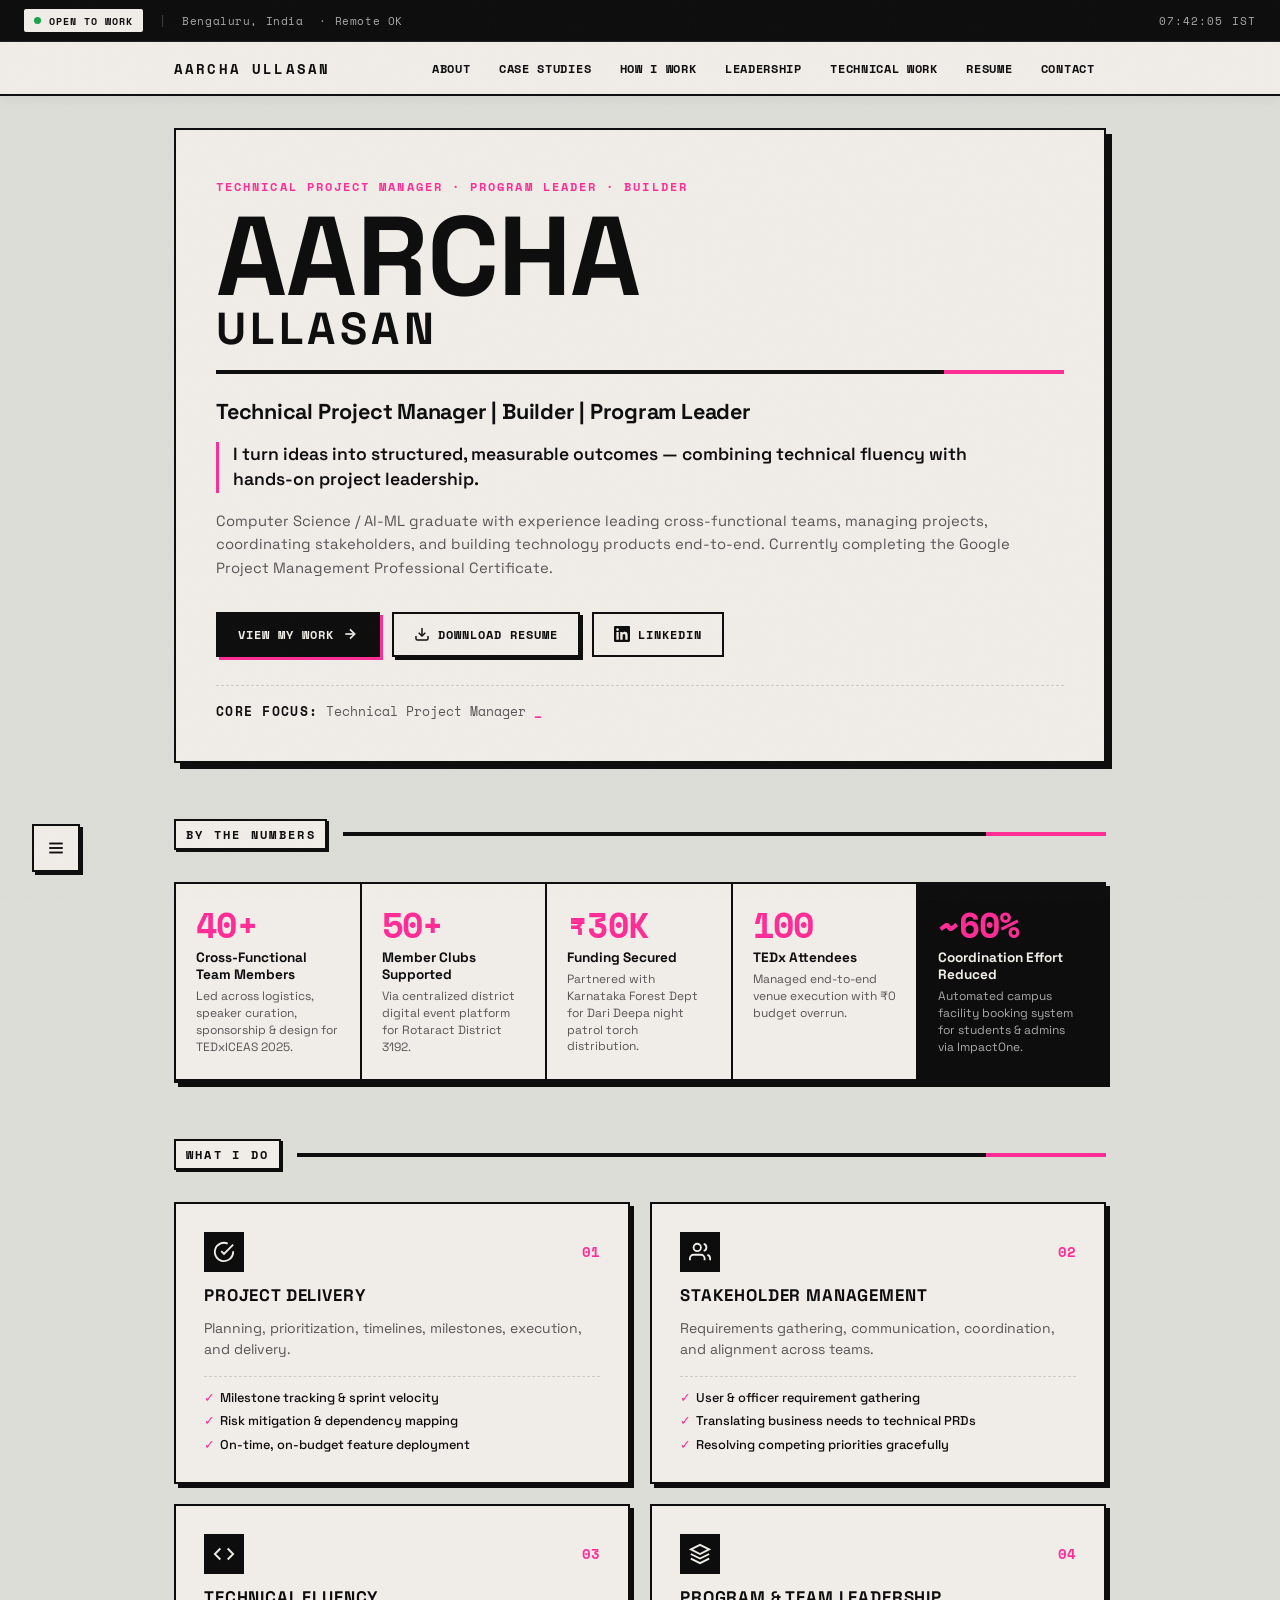
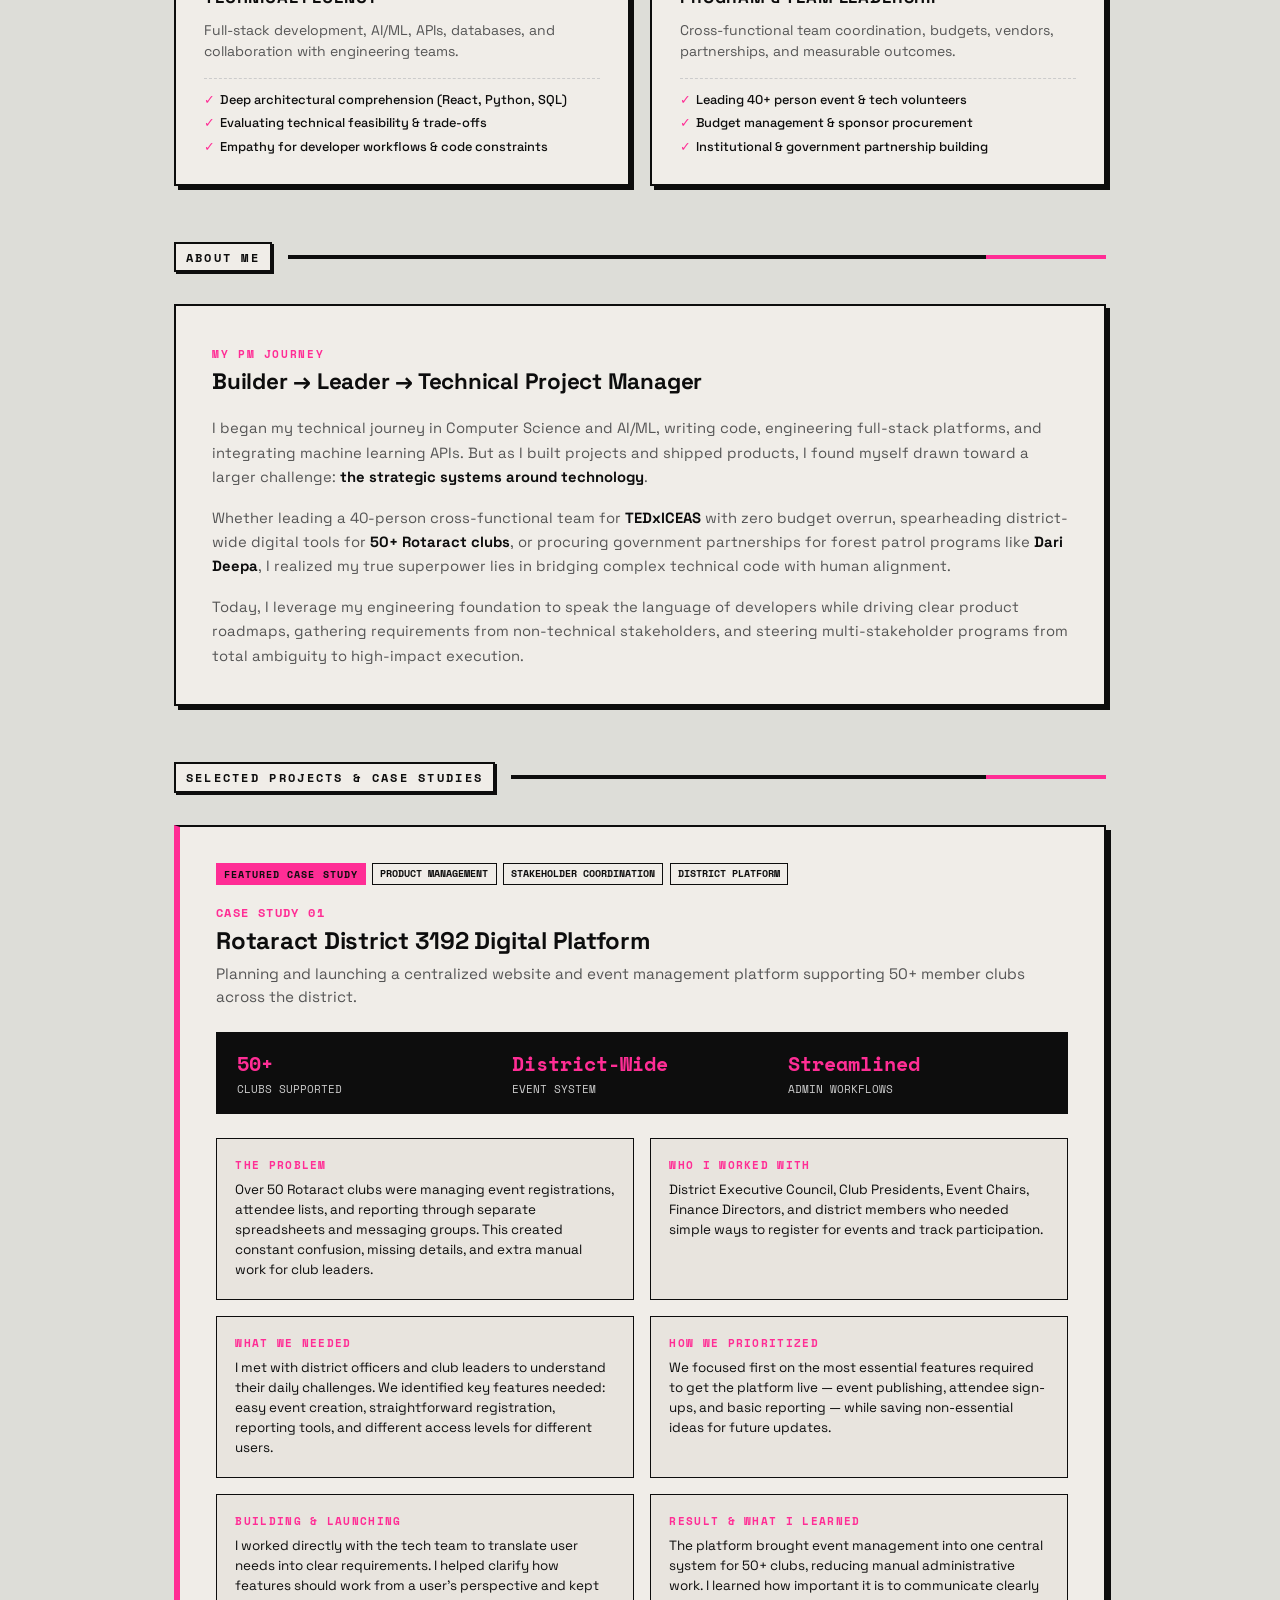
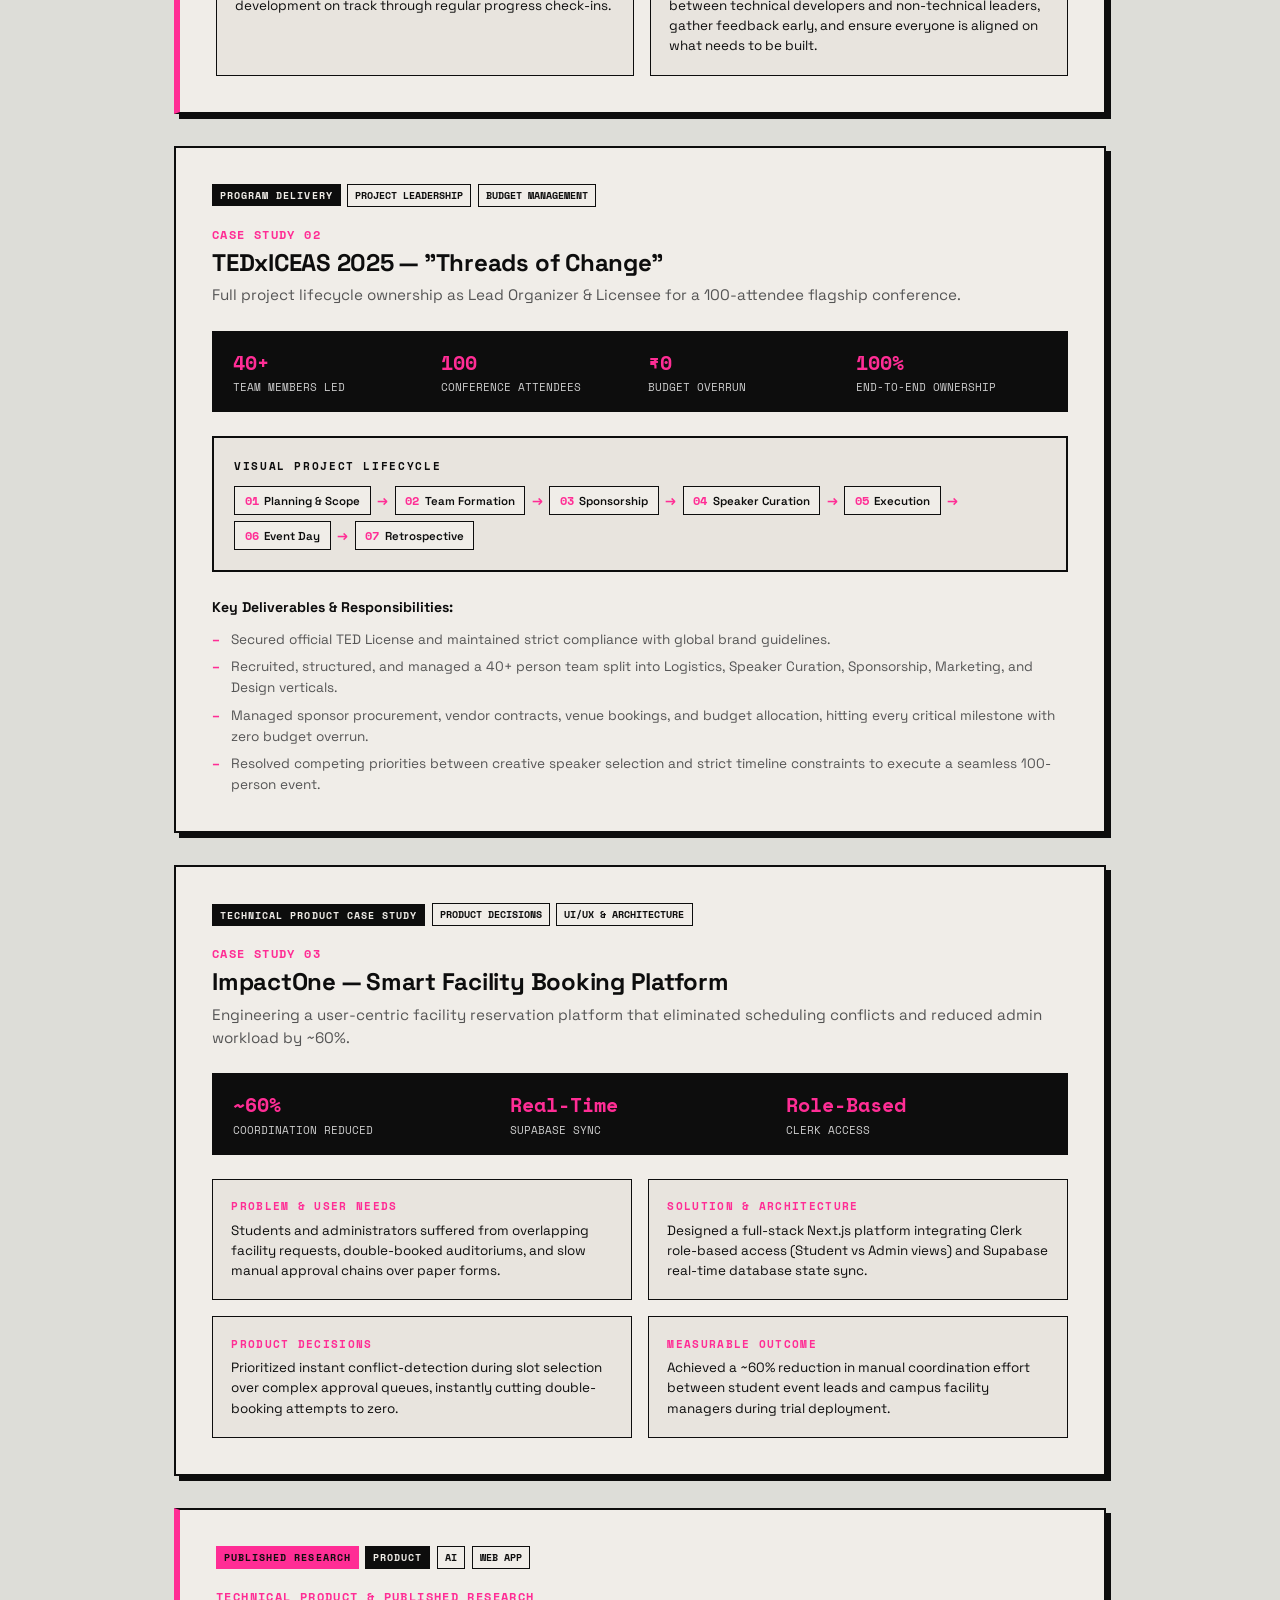
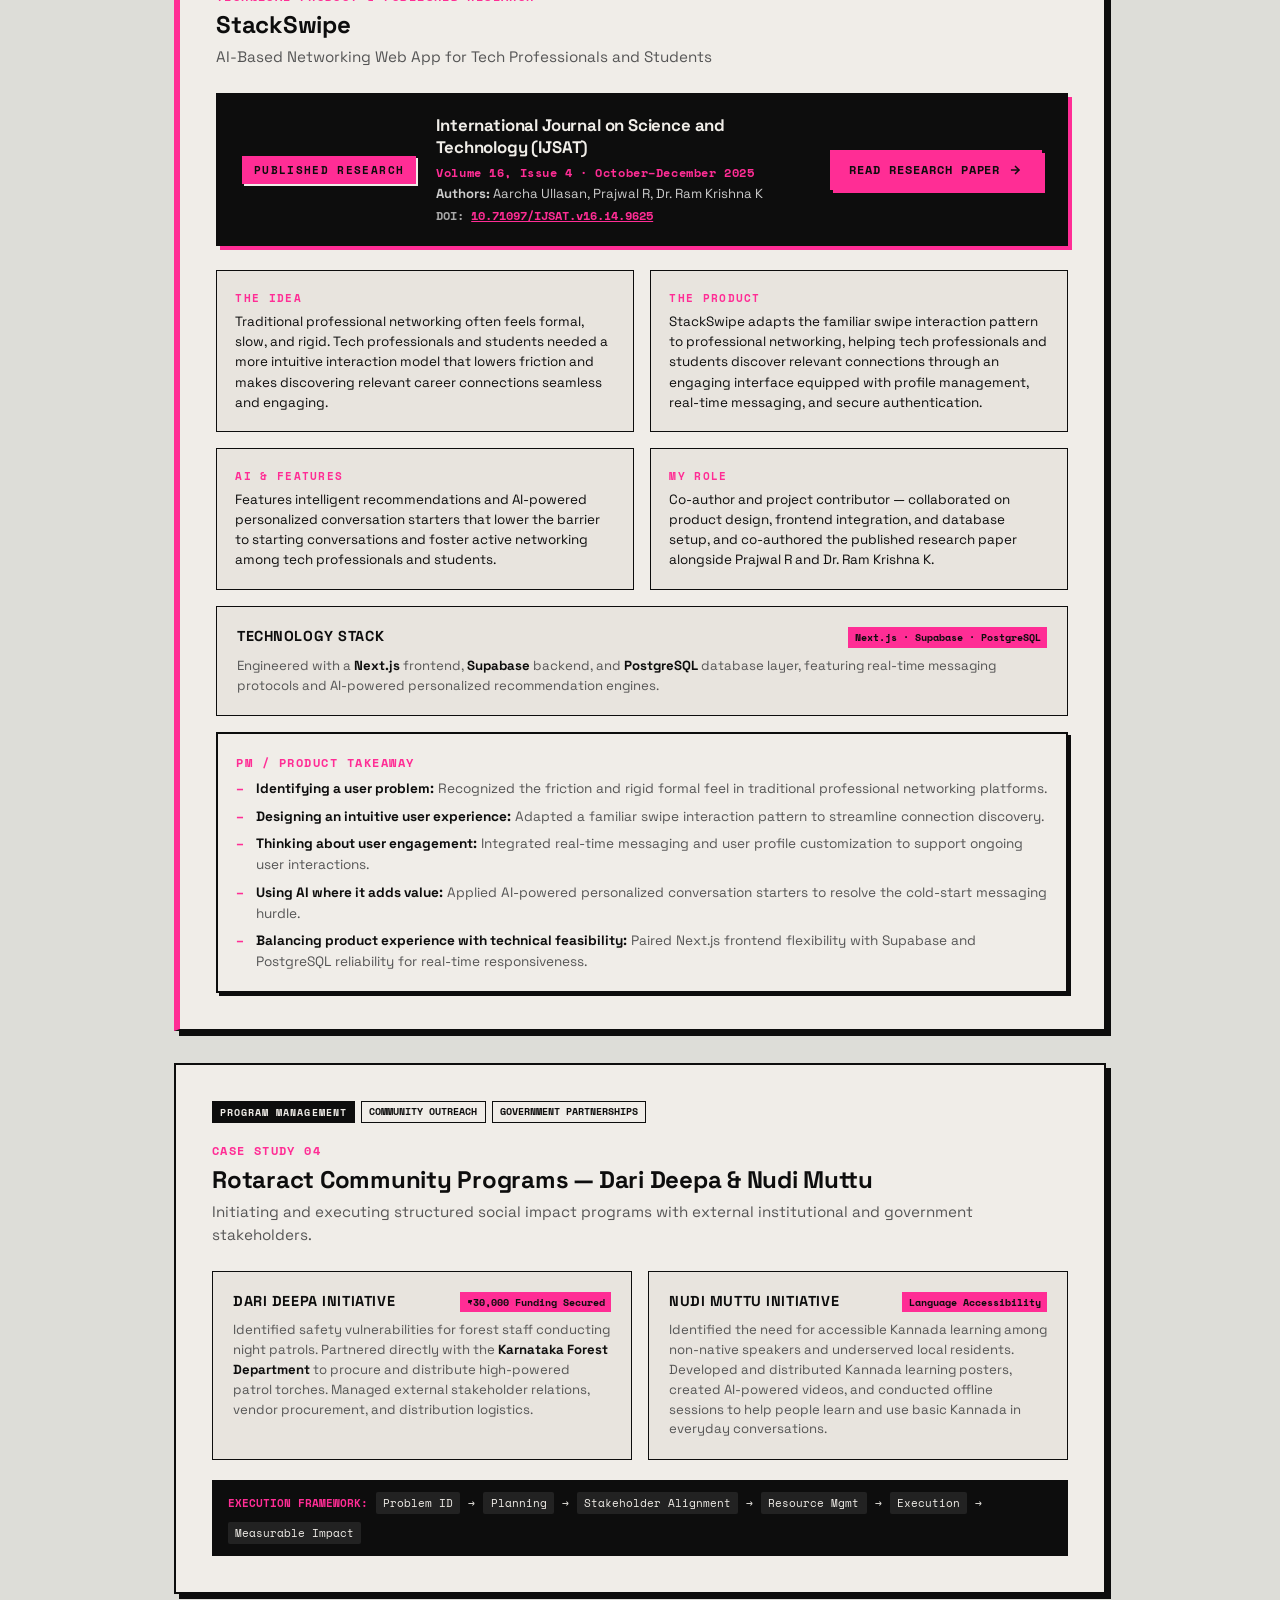
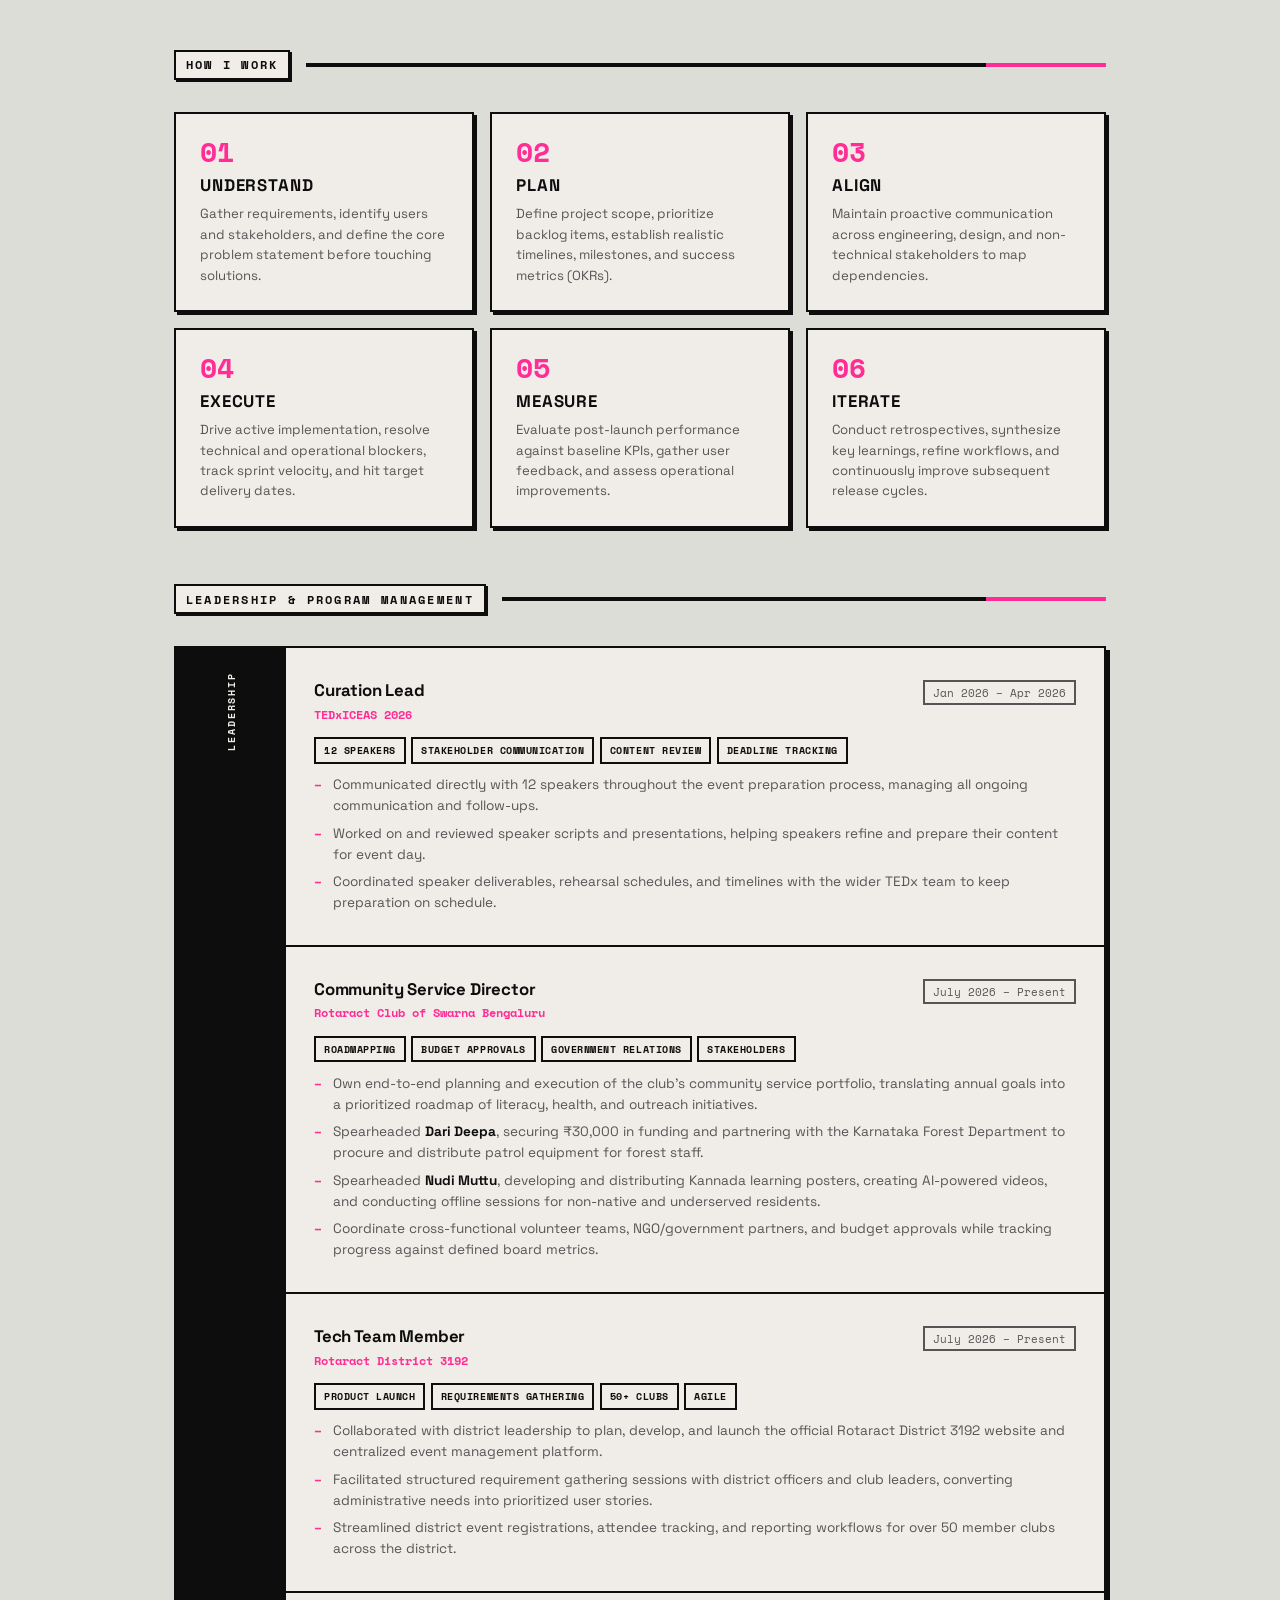
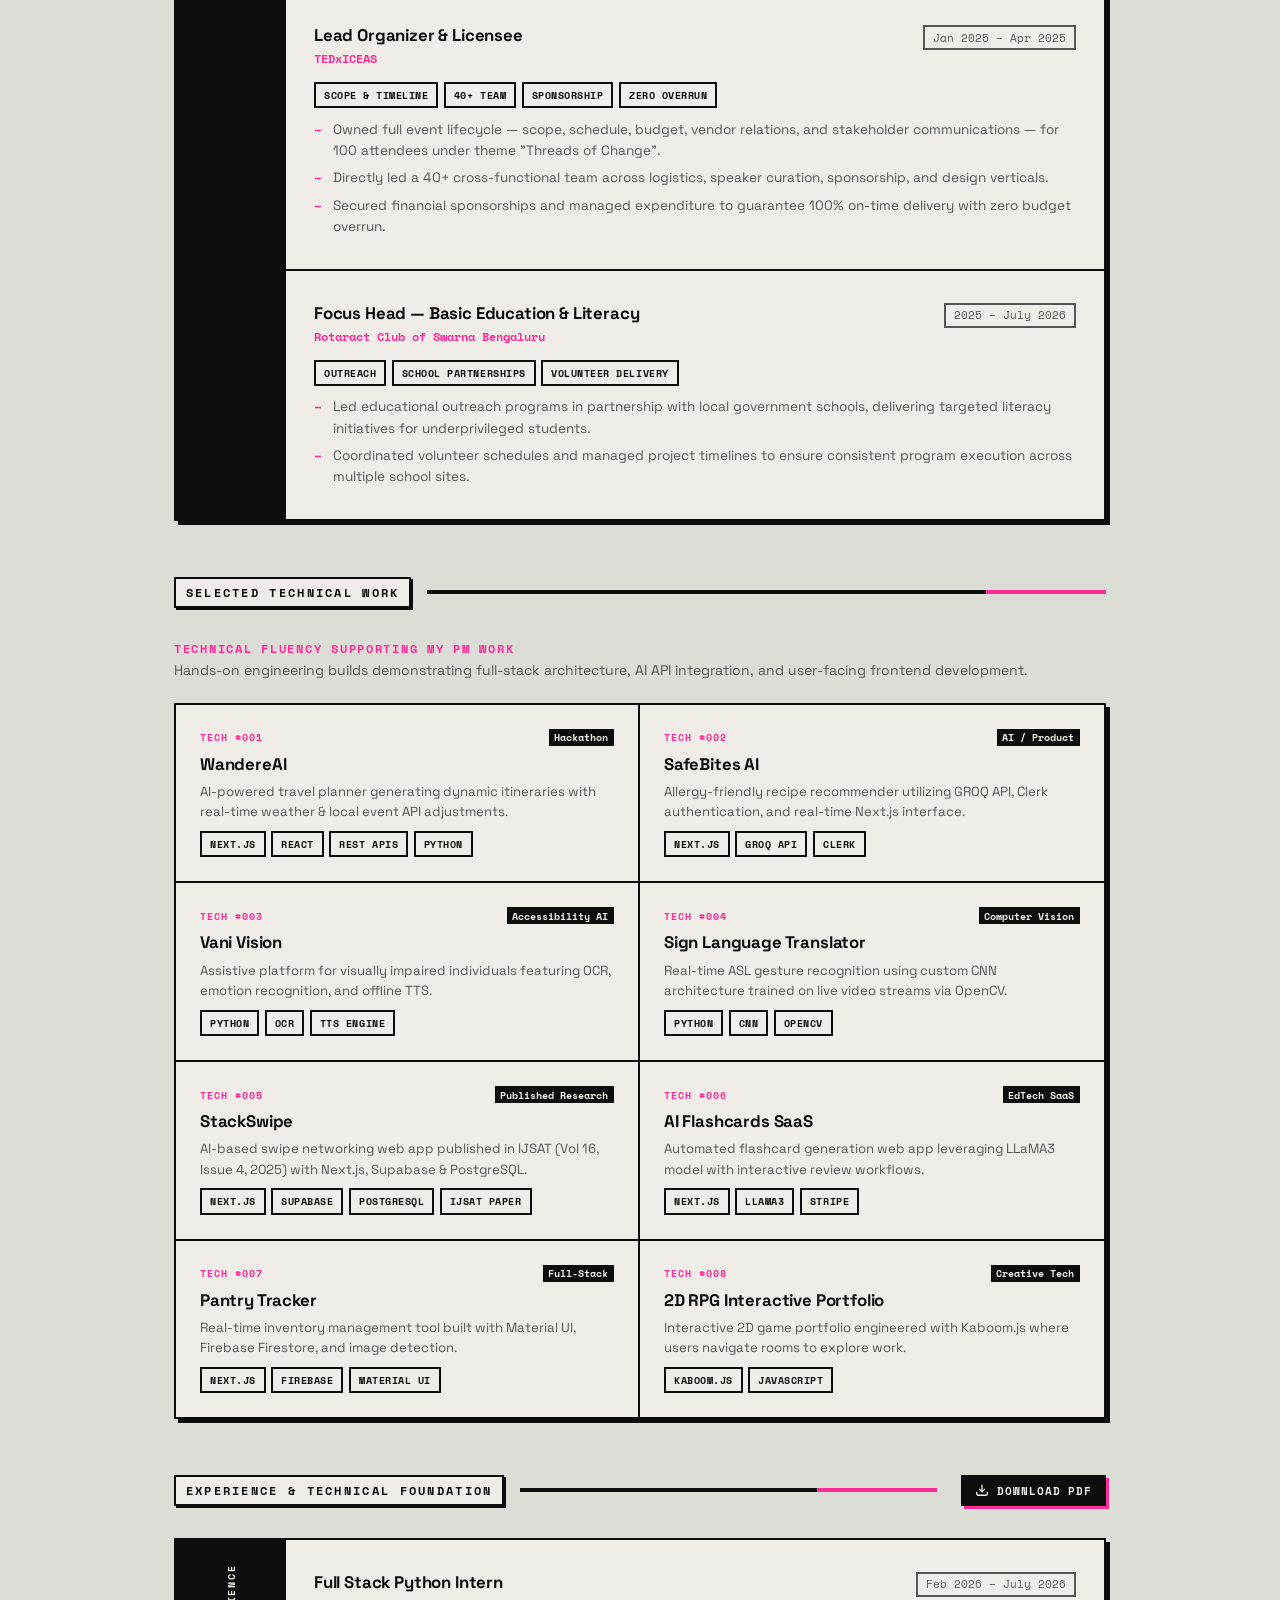
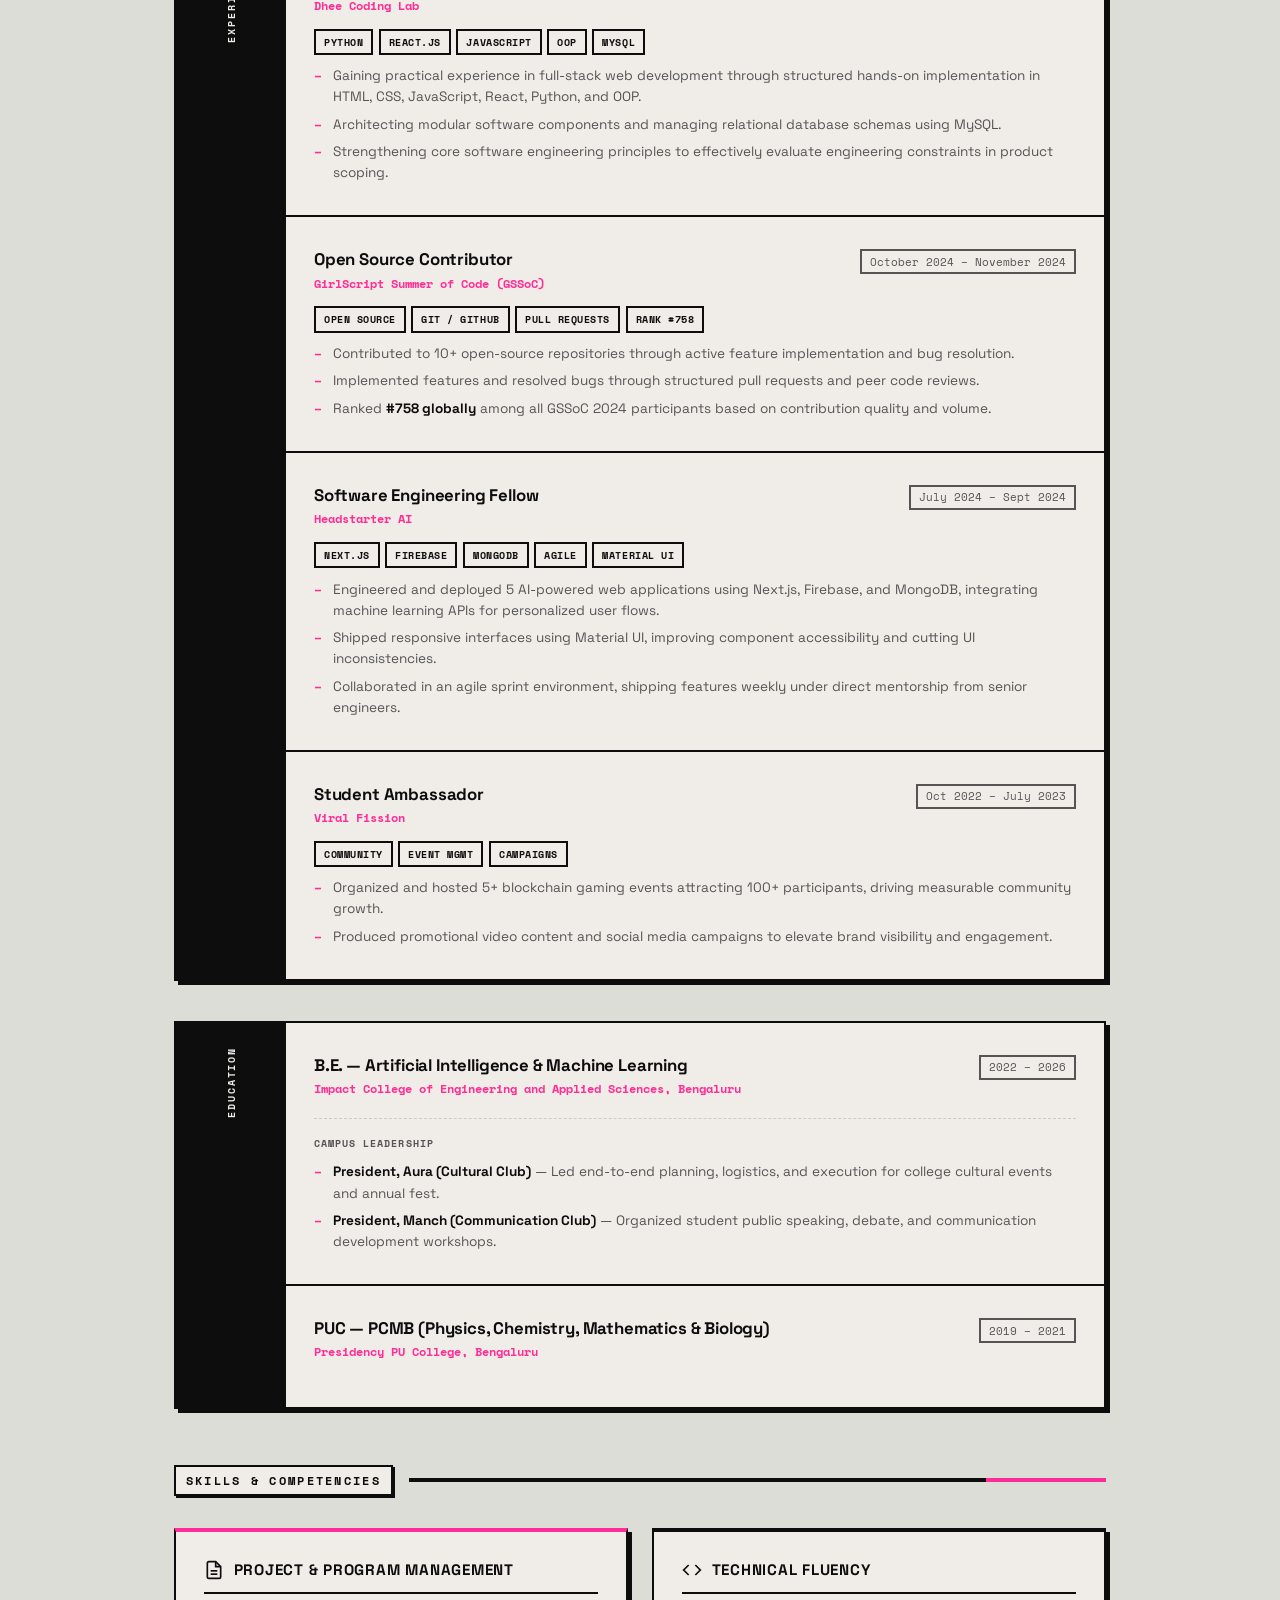
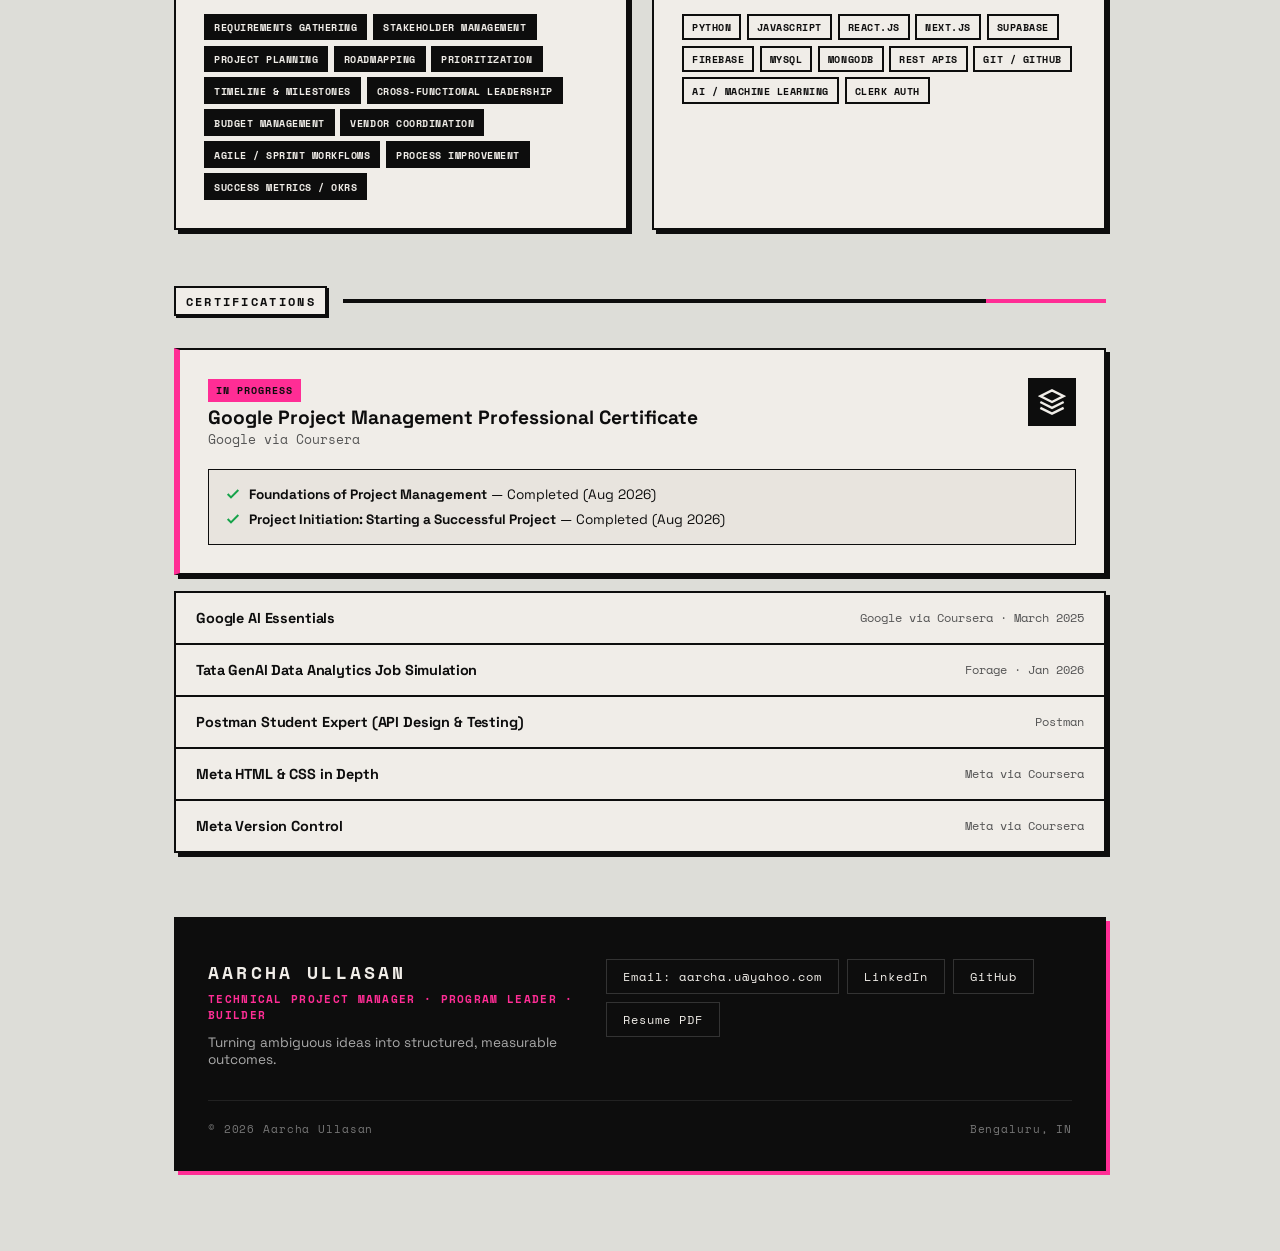
==== commit 7d42e8b2: "feat: add StackSwipe project case study and update primary brand color to pink" ====
--- a/index.html
+++ b/index.html
@@ -462,6 +462,85 @@
         </div>
       </article>
 
+      <!-- CASE STUDY: STACKSWIPE (TECHNICAL PRODUCT & PUBLISHED RESEARCH) -->
+      <article class="case-study-card cs-featured" id="stackswipe-case-study" data-card>
+        <div class="cs-badge-row">
+          <span class="cs-badge cs-badge-red">PUBLISHED RESEARCH</span>
+          <span class="cs-badge cs-badge-black">PRODUCT</span>
+          <span class="cs-tag">AI</span>
+          <span class="cs-tag">WEB APP</span>
+        </div>
+        
+        <div class="cs-header">
+          <span class="cs-number">TECHNICAL PRODUCT &amp; PUBLISHED RESEARCH</span>
+          <h3 class="cs-title">StackSwipe</h3>
+          <p class="cs-subtitle">AI-Based Networking Web App for Tech Professionals and Students</p>
+        </div>
+
+        <!-- Publication Highlight Banner -->
+        <div class="cs-publication-banner">
+          <div class="pub-badge-wrapper">
+            <span class="pub-badge">PUBLISHED RESEARCH</span>
+          </div>
+          <div class="pub-details">
+            <h4 class="pub-journal">International Journal on Science and Technology (IJSAT)</h4>
+            <p class="pub-meta">Volume 16, Issue 4 · October–December 2025</p>
+            <p class="pub-authors"><strong>Authors:</strong> Aarcha Ullasan, Prajwal R, Dr. Ram Krishna K</p>
+            <p class="pub-doi"><strong>DOI:</strong> <a href="https://doi.org/10.71097/IJSAT.v16.i4.9625" target="_blank" class="doi-link">10.71097/IJSAT.v16.i4.9625</a></p>
+          </div>
+          <div class="pub-cta">
+            <a href="https://doi.org/10.71097/IJSAT.v16.i4.9625" target="_blank" class="btn btn-primary btn-sm pub-btn">
+              <span>Read Research Paper</span>
+              <svg width="14" height="14" viewBox="0 0 24 24" fill="none" stroke="currentColor" stroke-width="2.5"><line x1="5" y1="12" x2="19" y2="12"/><polyline points="12 5 19 12 12 19"/></svg>
+            </a>
+          </div>
+        </div>
+
+        <!-- Concise Project Story Grid -->
+        <div class="cs-grid-breakdown">
+          <div class="cs-box">
+            <h4 class="cs-box-heading">THE IDEA</h4>
+            <p>Traditional professional networking often feels formal, slow, and rigid. Tech professionals and students needed a more intuitive interaction model that lowers friction and makes discovering relevant career connections seamless and engaging.</p>
+          </div>
+          <div class="cs-box">
+            <h4 class="cs-box-heading">THE PRODUCT</h4>
+            <p>StackSwipe adapts the familiar swipe interaction pattern to professional networking, helping tech professionals and students discover relevant connections through an engaging interface equipped with profile management, real-time messaging, and secure authentication.</p>
+          </div>
+          <div class="cs-box">
+            <h4 class="cs-box-heading">AI &amp; FEATURES</h4>
+            <p>Features intelligent recommendations and AI-powered personalized conversation starters that lower the barrier to starting conversations and foster active networking among tech professionals and students.</p>
+          </div>
+          <div class="cs-box">
+            <h4 class="cs-box-heading">MY ROLE</h4>
+            <p>Co-author and project contributor — collaborated on product design, frontend integration, and database setup, and co-authored the published research paper alongside Prajwal R and Dr. Ram Krishna K.</p>
+          </div>
+        </div>
+
+        <!-- Technology Stack Box -->
+        <div class="prog-box" style="margin-top: 1rem;">
+          <div class="prog-box-header">
+            <h4 class="prog-name">TECHNOLOGY STACK</h4>
+            <span class="prog-metric">Next.js · Supabase · PostgreSQL</span>
+          </div>
+          <p class="prog-desc">
+            Engineered with a <strong>Next.js</strong> frontend, <strong>Supabase</strong> backend, and <strong>PostgreSQL</strong> database layer, featuring real-time messaging protocols and AI-powered personalized recommendation engines.
+          </p>
+        </div>
+
+        <!-- PM / Product Takeaway Section -->
+        <div class="cs-box" style="margin-top: 1rem; background: var(--paper); border: 2px solid var(--black); box-shadow: 3px 3px 0px var(--black);">
+          <h4 class="cs-box-heading" style="color: var(--red); font-size: 0.78rem;">PM / PRODUCT TAKEAWAY</h4>
+          <ul class="entry-bullets" style="margin-top: 0.35rem;">
+            <li><strong>Identifying a user problem:</strong> Recognized the friction and rigid formal feel in traditional professional networking platforms.</li>
+            <li><strong>Designing an intuitive user experience:</strong> Adapted a familiar swipe interaction pattern to streamline connection discovery.</li>
+            <li><strong>Thinking about user engagement:</strong> Integrated real-time messaging and user profile customization to support ongoing user interactions.</li>
+            <li><strong>Using AI where it adds value:</strong> Applied AI-powered personalized conversation starters to resolve the cold-start messaging hurdle.</li>
+            <li><strong>Balancing product experience with technical feasibility:</strong> Paired Next.js frontend flexibility with Supabase and PostgreSQL reliability for real-time responsiveness.</li>
+          </ul>
+        </div>
+
+      </article>
+
       <!-- CASE STUDY 04 -->
       <article class="case-study-card" data-card>
         <div class="cs-badge-row">
@@ -731,15 +810,15 @@
           </div>
         </a>
 
-        <a href="https://github.com/aarch34/StackSwipe" target="_blank" class="proj-card" data-card>
+        <a href="#stackswipe-case-study" class="proj-card" data-card>
           <div class="proj-card-top">
             <span class="proj-num">TECH #005</span>
-            <span class="proj-badge">Web Application</span>
+            <span class="proj-badge">Published Research</span>
           </div>
           <h3 class="proj-title">StackSwipe</h3>
-          <p class="proj-desc">Card-matching networking tool for developers incorporating AI ice-breakers and Firebase real-time sync.</p>
+          <p class="proj-desc">AI-based swipe networking web app published in IJSAT (Vol 16, Issue 4, 2025) with Next.js, Supabase & PostgreSQL.</p>
           <div class="proj-tags">
-            <span class="tag">Next.js</span><span class="tag">Firebase</span><span class="tag">TypeScript</span>
+            <span class="tag">Next.js</span><span class="tag">Supabase</span><span class="tag">PostgreSQL</span><span class="tag">IJSAT Paper</span>
           </div>
         </a>
 
@@ -818,6 +897,24 @@
               <li>Gaining practical experience in full-stack web development through structured hands-on implementation in HTML, CSS, JavaScript, React, Python, and OOP.</li>
               <li>Architecting modular software components and managing relational database schemas using MySQL.</li>
               <li>Strengthening core software engineering principles to effectively evaluate engineering constraints in product scoping.</li>
+            </ul>
+          </div>
+
+          <div class="resume-entry" data-card>
+            <div class="entry-header">
+              <div>
+                <h3 class="entry-role">Open Source Contributor</h3>
+                <p class="entry-company">GirlScript Summer of Code (GSSoC)</p>
+              </div>
+              <span class="entry-date">October 2024 – November 2024</span>
+            </div>
+            <div class="entry-tags">
+              <span class="tag">Open Source</span><span class="tag">Git / GitHub</span><span class="tag">Pull Requests</span><span class="tag">Rank #758</span>
+            </div>
+            <ul class="entry-bullets">
+              <li>Contributed to 10+ open-source repositories through active feature implementation and bug resolution.</li>
+              <li>Implemented features and resolved bugs through structured pull requests and peer code reviews.</li>
+              <li>Ranked <strong>#758 globally</strong> among all GSSoC 2024 participants based on contribution quality and volume.</li>
             </ul>
           </div>
 
@@ -1010,10 +1107,6 @@
         <div class="cert-row" data-card>
           <span class="cert-name">Meta Version Control</span>
           <span class="cert-issuer">Meta via Coursera</span>
-        </div>
-        <div class="cert-row" data-card>
-          <span class="cert-name">GSSoC 2024 Open Source Contributor — Rank #758</span>
-          <span class="cert-issuer">GirlScript Foundation</span>
         </div>
       </div>
     </section>
--- a/styles.css
+++ b/styles.css
@@ -9,8 +9,10 @@
   --bg: #ddddd8;
   --paper: #f0ede8;
   --black: #0d0d0d;
-  --red: #e8352a;
-  --red-hover: #c4271d;
+  --pink: #FF2D95;
+  --pink-hover: #D91A77;
+  --red: #FF2D95;
+  --red-hover: #D91A77;
   --border: #0d0d0d;
   --border-width: 2px;
   --muted: #555;
@@ -324,7 +326,7 @@
 .btn-primary:hover {
   background: var(--red);
   border-color: var(--red);
-  color: var(--paper);
+  color: var(--black);
   box-shadow: 3px 3px 0px var(--black);
 }
 
@@ -633,7 +635,7 @@
   letter-spacing: 0.1em;
   padding: 0.2rem 0.5rem;
 }
-.cs-badge-red { background: var(--red); color: var(--paper); }
+.cs-badge-red { background: var(--red); color: var(--black); font-weight: 700; }
 .cs-badge-black { background: var(--black); color: var(--paper); }
 
 .cs-tag {
@@ -731,6 +733,104 @@
   font-size: 0.84rem;
   color: var(--black);
   line-height: 1.5;
+}
+
+/* Publication Banner Styling for StackSwipe & Research Projects */
+.cs-publication-banner {
+  background: var(--black);
+  color: var(--paper);
+  border: var(--border-width) solid var(--black);
+  padding: 1.25rem 1.5rem;
+  margin-bottom: 1.5rem;
+  display: flex;
+  flex-wrap: wrap;
+  align-items: center;
+  justify-content: space-between;
+  gap: 1.25rem;
+  box-shadow: 4px 4px 0px var(--red);
+}
+
+.pub-badge-wrapper {
+  display: flex;
+  align-items: center;
+}
+
+.pub-badge {
+  font-family: var(--font-mono);
+  font-size: 0.7rem;
+  font-weight: 700;
+  letter-spacing: 0.12em;
+  background: var(--red);
+  color: var(--black);
+  padding: 0.35rem 0.75rem;
+  text-transform: uppercase;
+  box-shadow: 2px 2px 0px var(--paper);
+}
+
+.pub-details {
+  flex: 1;
+  min-width: 260px;
+  display: flex;
+  flex-direction: column;
+  gap: 0.3rem;
+}
+
+.pub-journal {
+  font-family: var(--font-sans);
+  font-size: 1.05rem;
+  font-weight: 700;
+  color: var(--paper);
+  letter-spacing: -0.01em;
+  line-height: 1.3;
+}
+
+.pub-meta {
+  font-family: var(--font-mono);
+  font-size: 0.72rem;
+  color: var(--red);
+  font-weight: 700;
+  letter-spacing: 0.05em;
+}
+
+.pub-authors {
+  font-size: 0.82rem;
+  color: #ccc;
+}
+
+.pub-doi {
+  font-family: var(--font-mono);
+  font-size: 0.75rem;
+  color: #aaa;
+}
+
+.doi-link {
+  color: var(--red);
+  text-decoration: underline;
+  word-break: break-all;
+  font-weight: 700;
+}
+.doi-link:hover {
+  color: var(--paper);
+}
+
+.pub-cta {
+  display: flex;
+  align-items: center;
+}
+
+.pub-btn {
+  padding: 0.6rem 1.1rem !important;
+  font-size: 0.75rem !important;
+  background: var(--red) !important;
+  color: var(--black) !important;
+  border-color: var(--red) !important;
+  font-weight: 700 !important;
+  white-space: nowrap;
+}
+.pub-btn:hover {
+  background: var(--paper) !important;
+  color: var(--black) !important;
+  border-color: var(--paper) !important;
 }
 
 /* Project Lifecycle Steps Diagram */
@@ -824,7 +924,7 @@
   font-size: 0.65rem;
   font-weight: 700;
   background: var(--red);
-  color: var(--paper);
+  color: var(--black);
   padding: 0.15rem 0.4rem;
   white-space: nowrap;
 }
@@ -1193,7 +1293,7 @@
   font-size: 0.65rem;
   font-weight: 700;
   background: var(--red);
-  color: var(--paper);
+  color: var(--black);
   padding: 0.2rem 0.5rem;
   letter-spacing: 0.1em;
 }
@@ -1334,6 +1434,8 @@
 .footer-links a:hover {
   background: var(--red);
   border-color: var(--red);
+  color: var(--black);
+  font-weight: 700;
 }
 
 .footer-copy {
@@ -1525,7 +1627,7 @@
   font-family: var(--font-mono);
   transition: background 0.2s;
 }
-.mobile-nav-close:hover { background: var(--red); }
+.mobile-nav-close:hover { background: var(--red); color: var(--black); }
 
 .mobile-nav-links {
   display: flex;
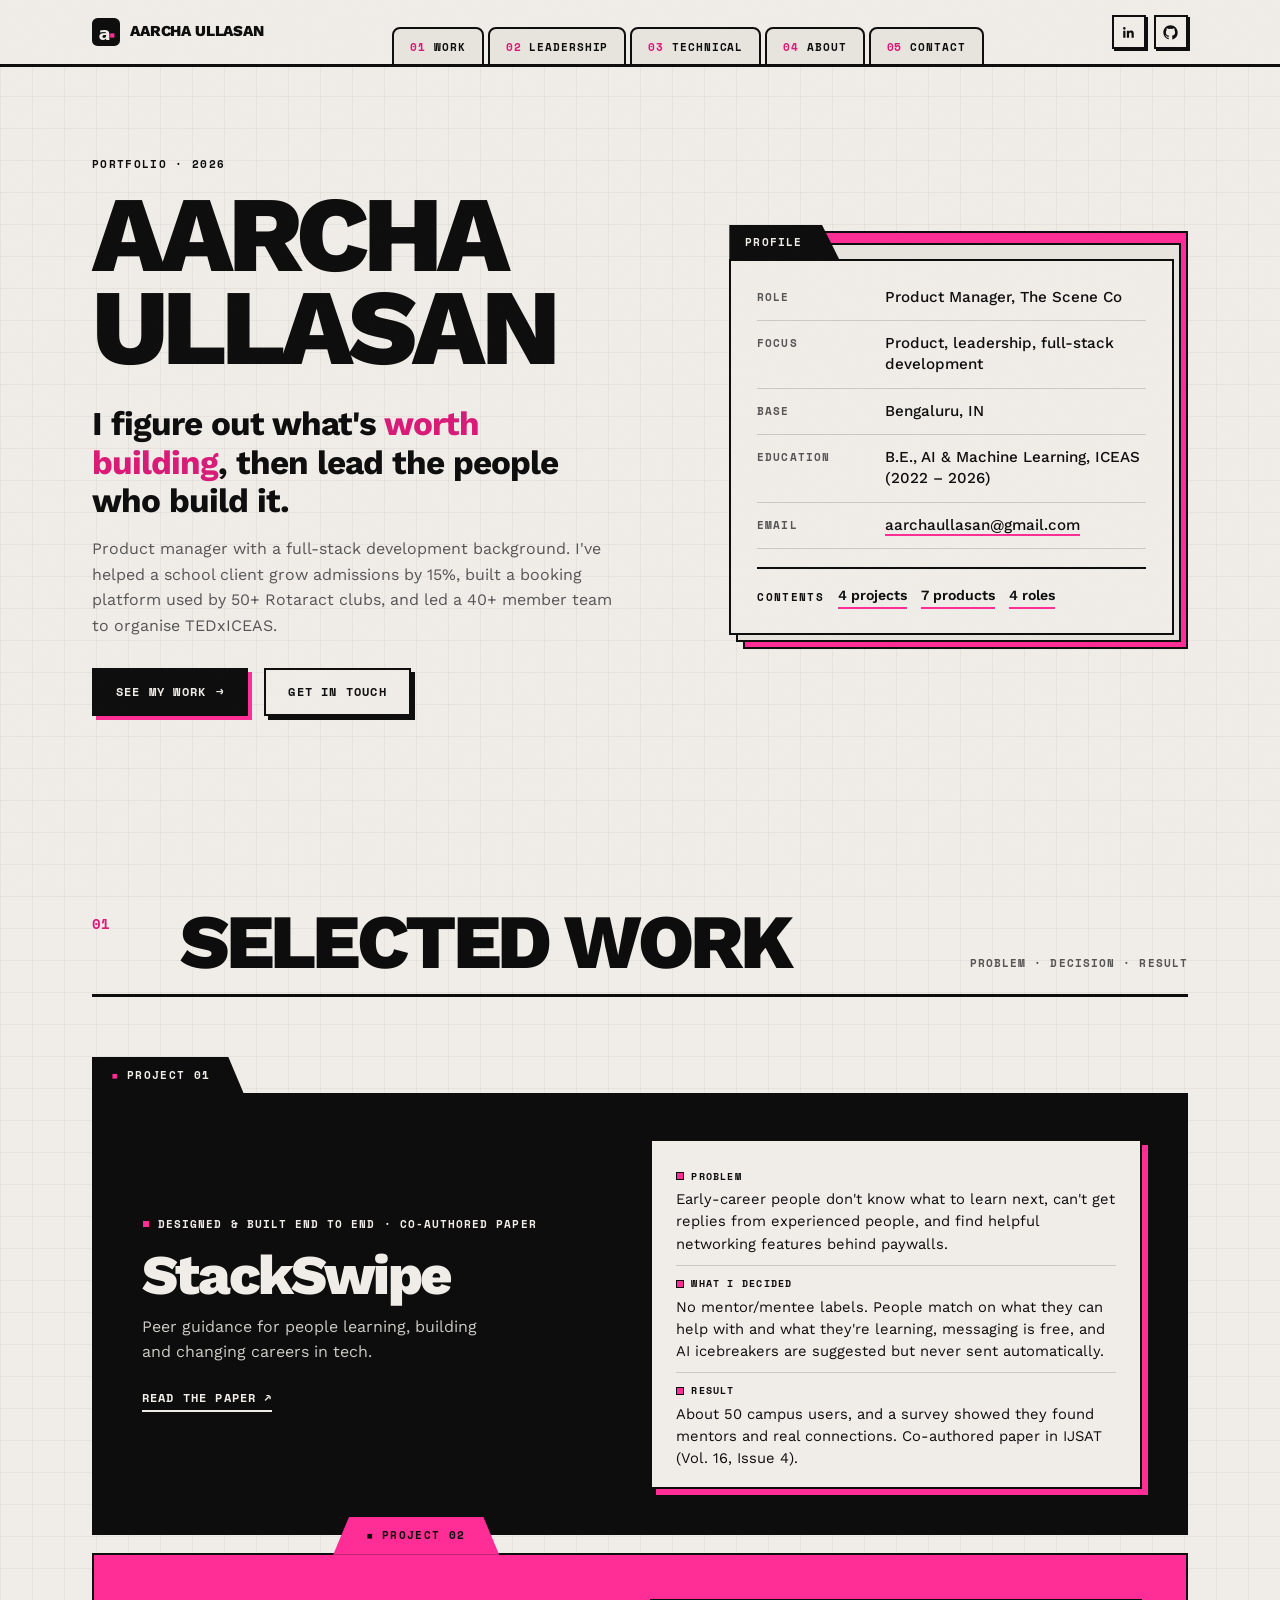
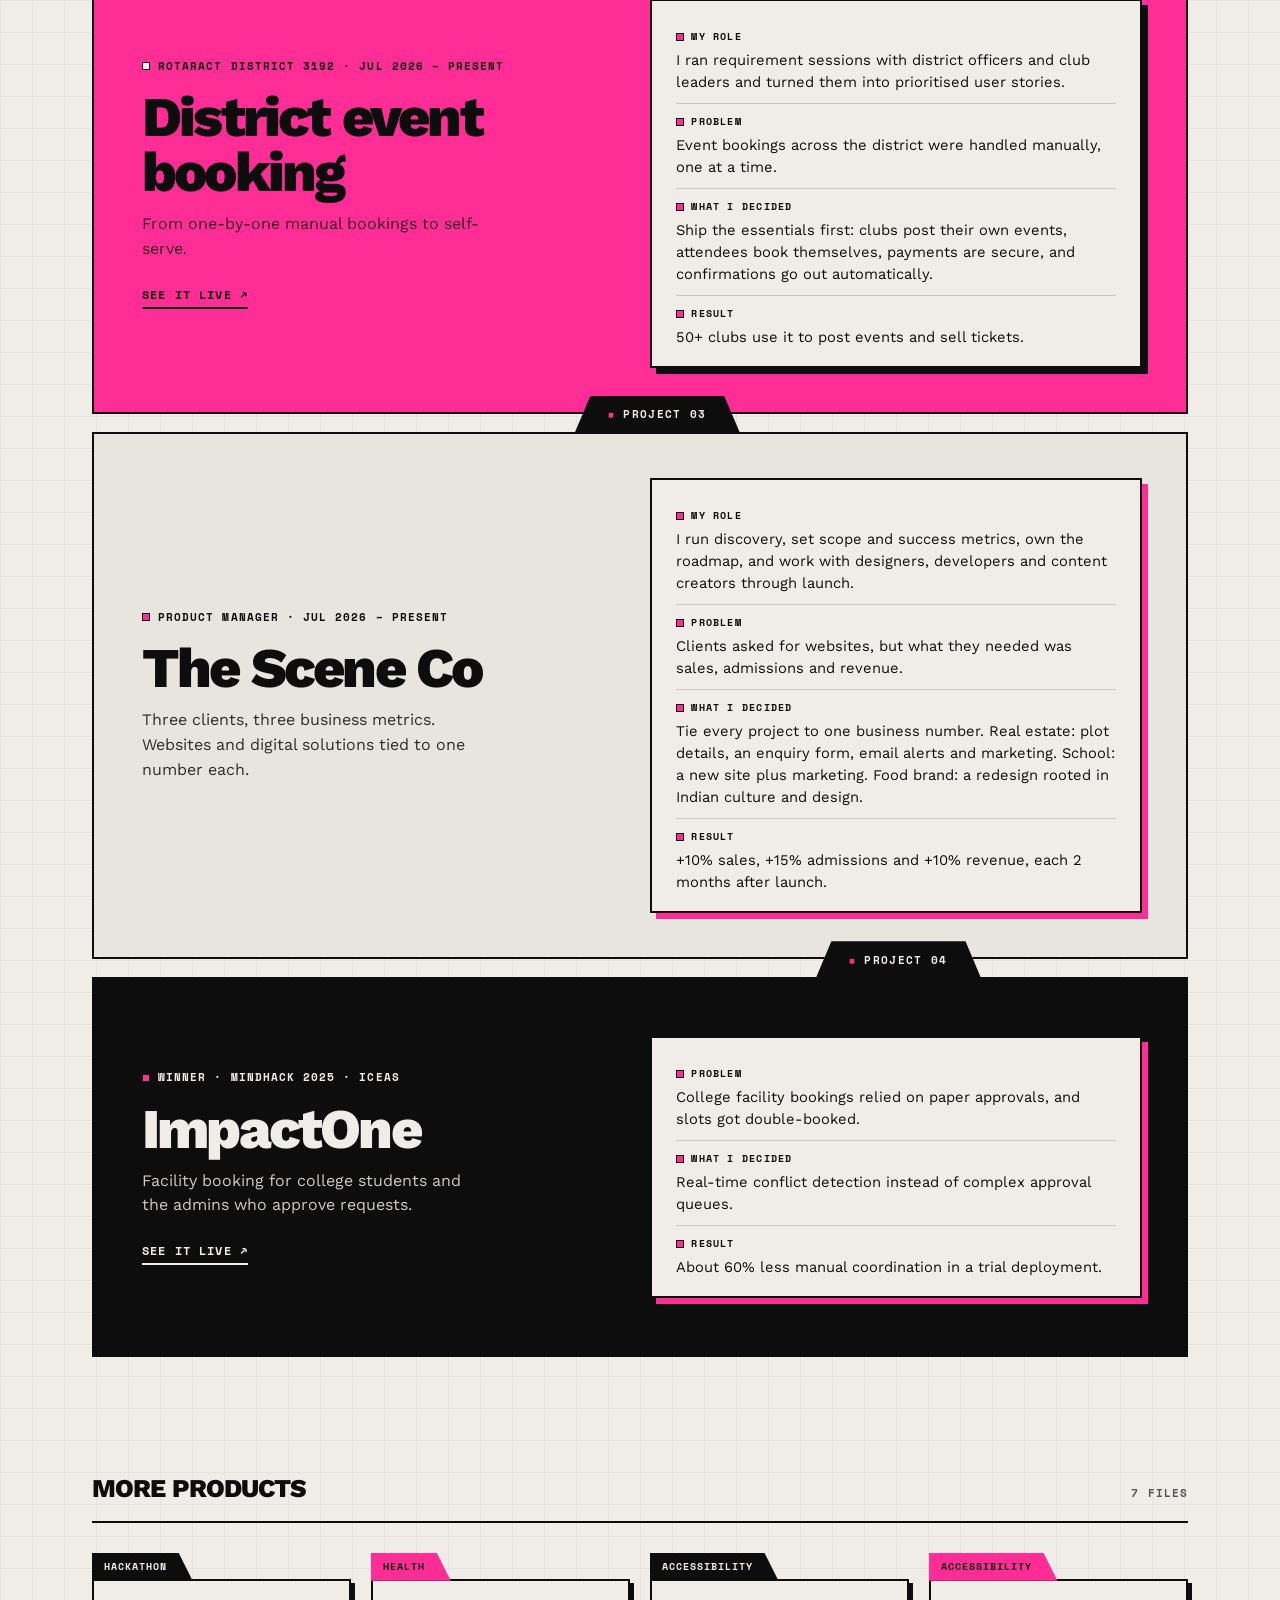
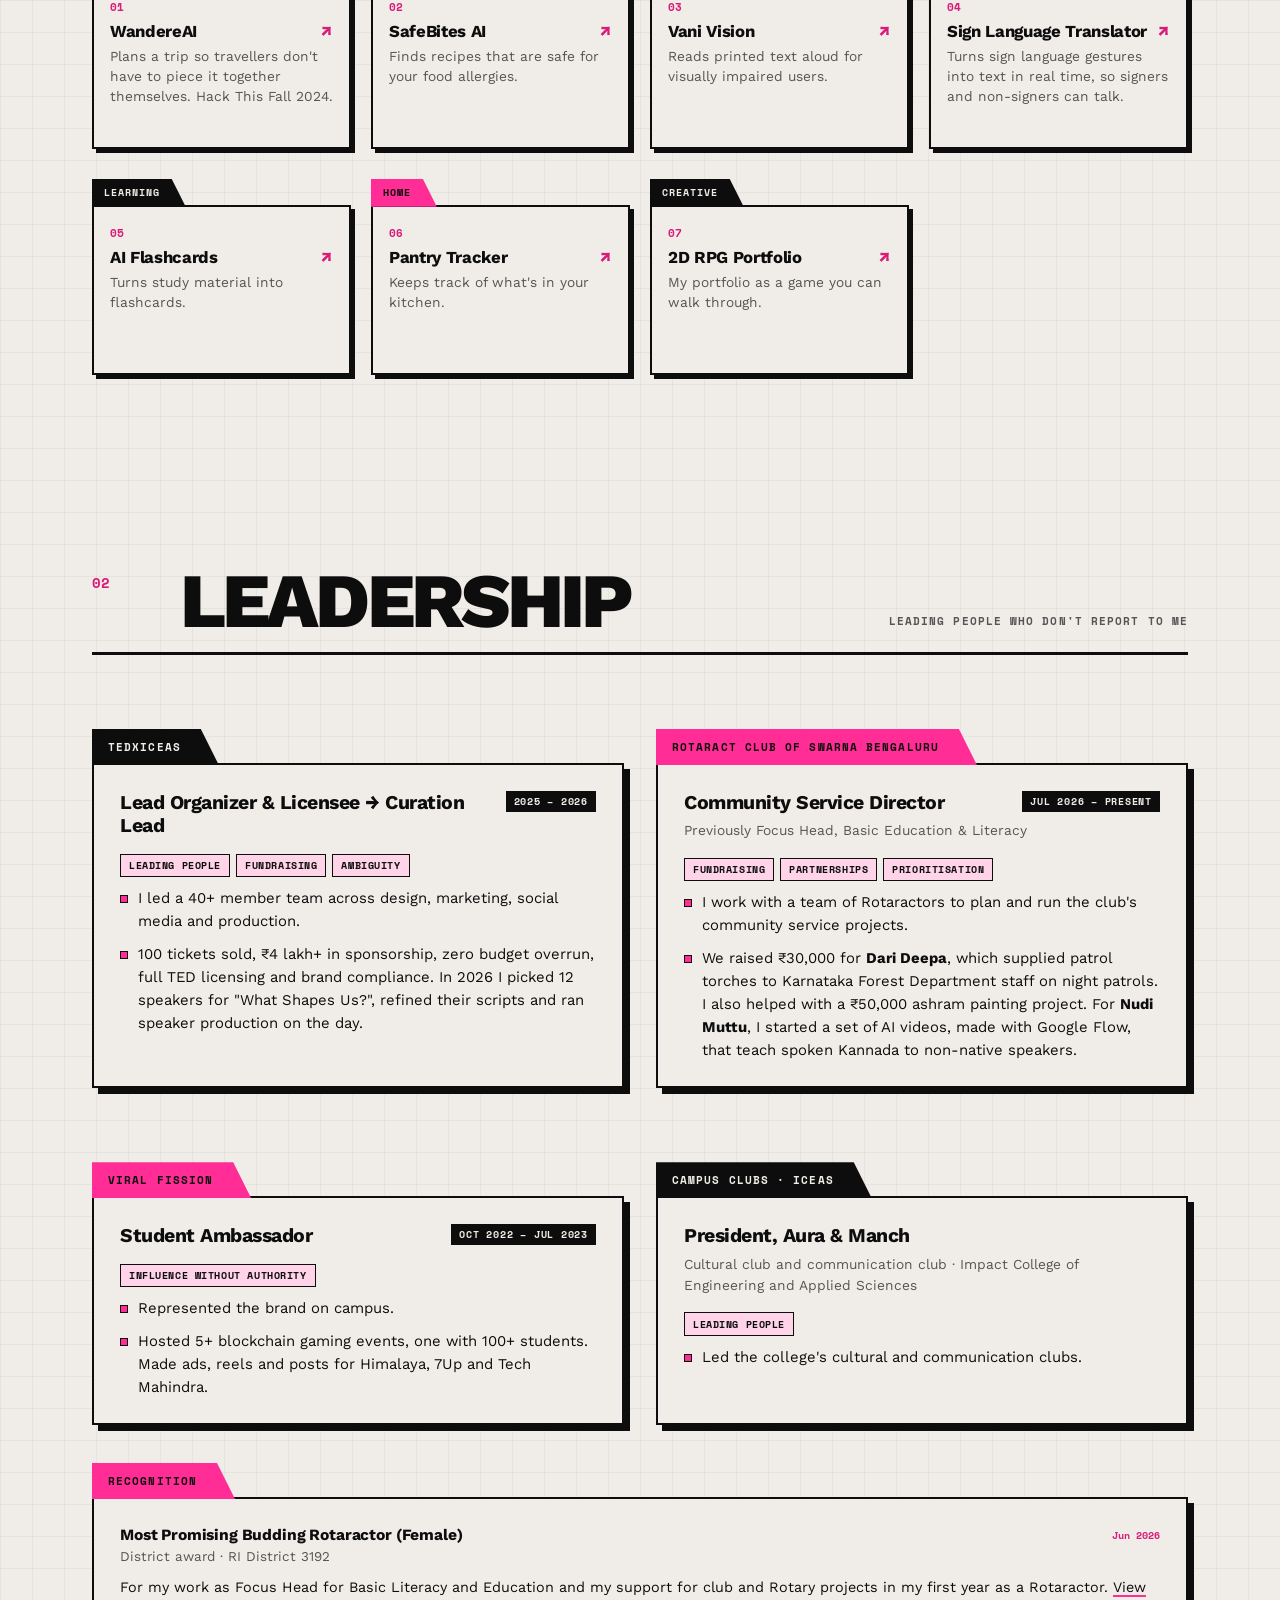
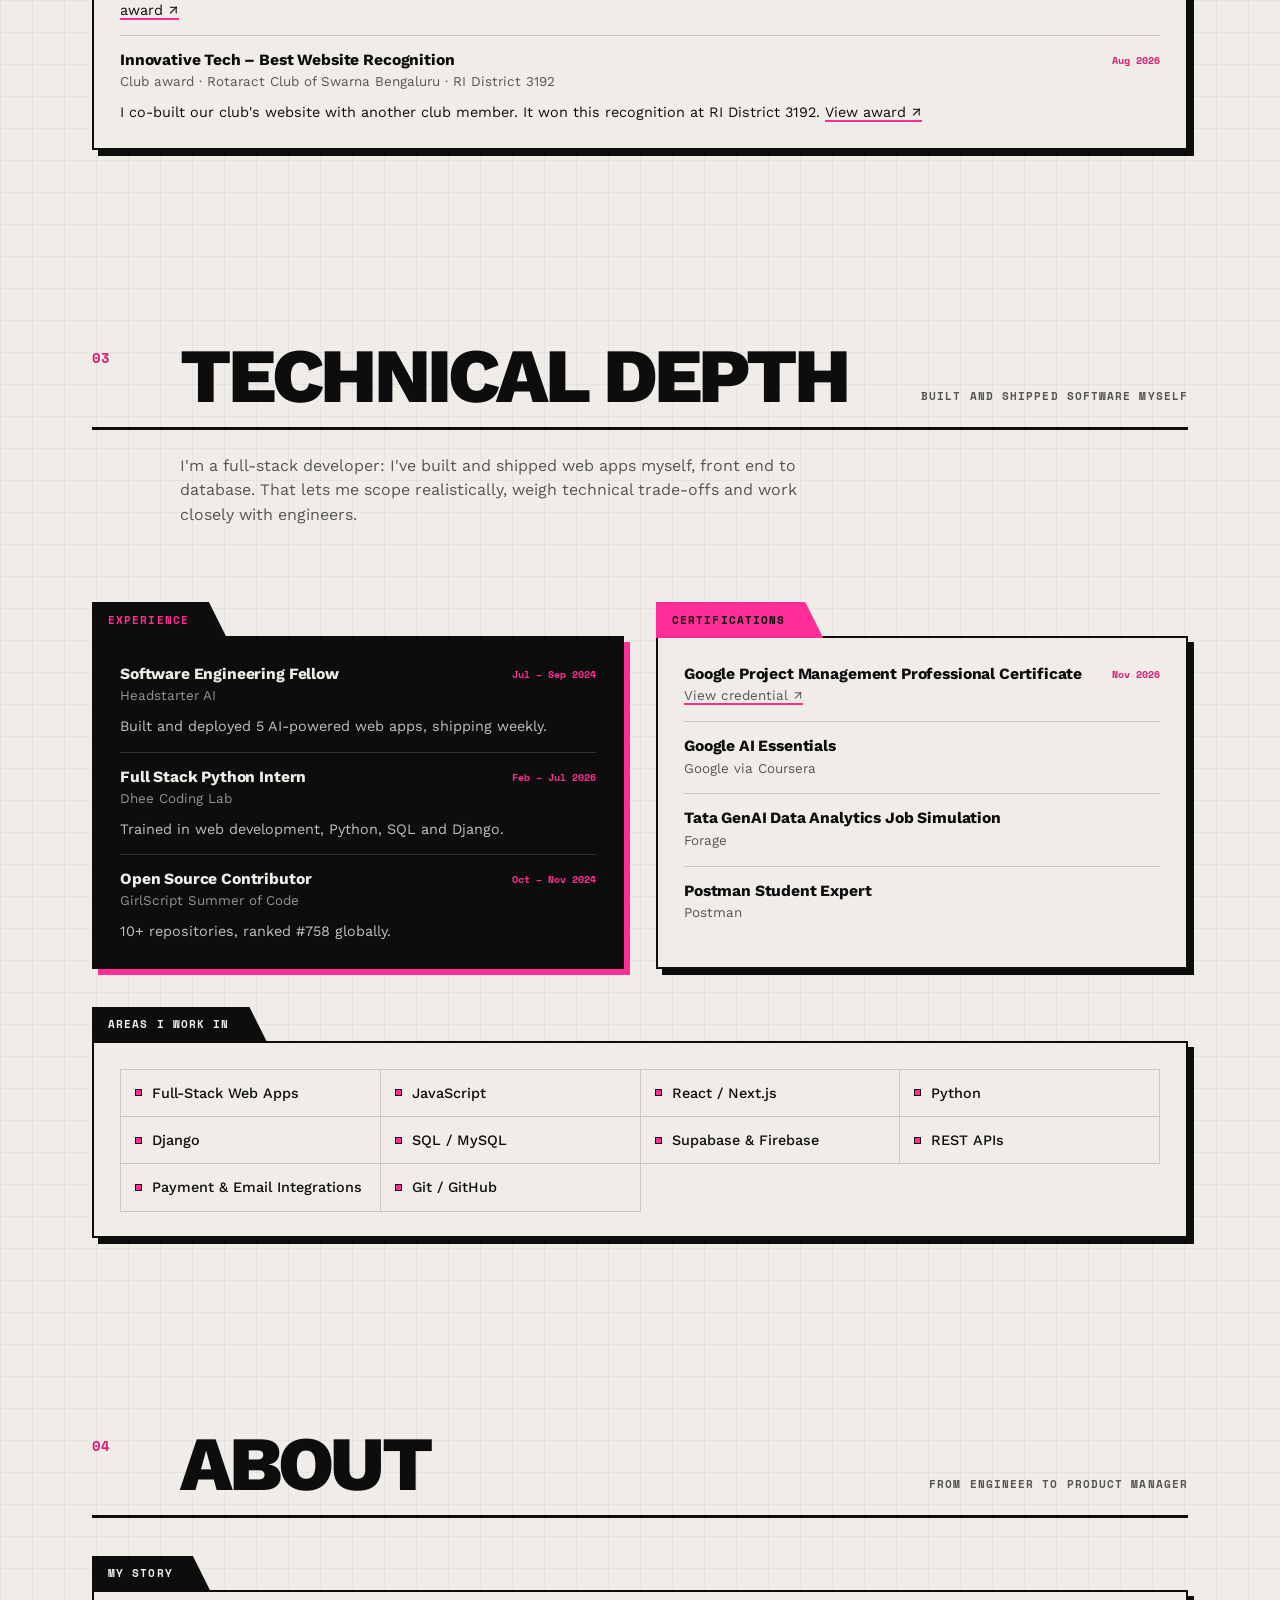
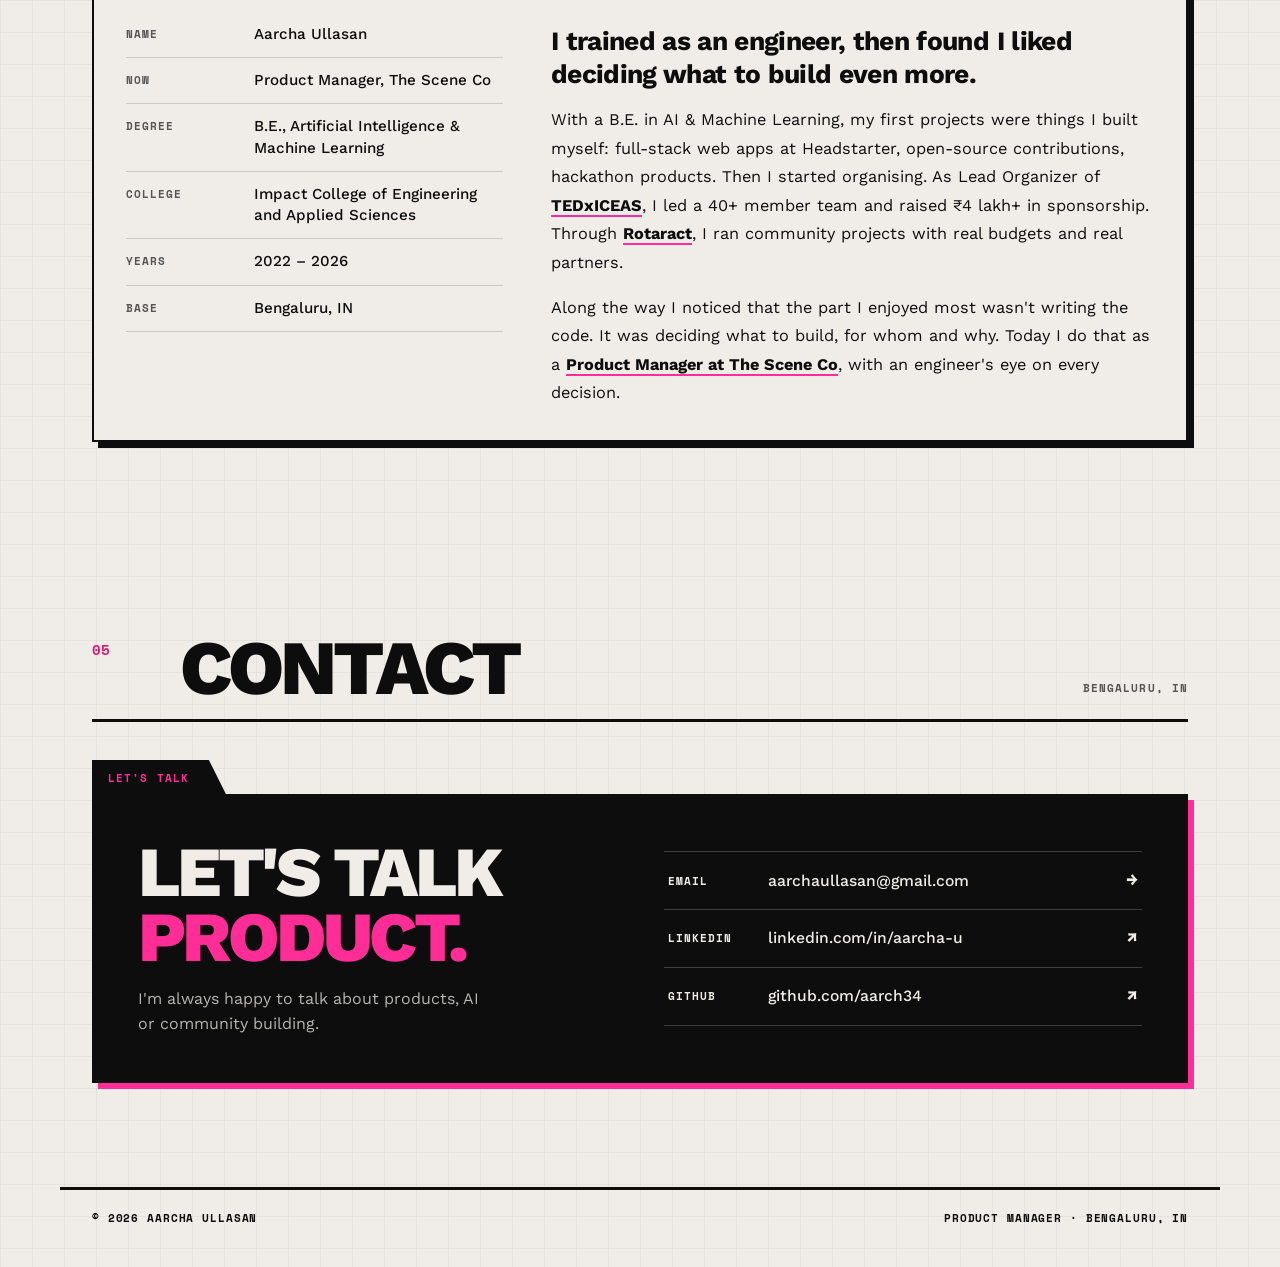
==== commit 8e564d3a: "Reposition portfolio as a product manager with a folder-based design - Rewrite copy around PM work: " ====
--- a/index.html
+++ b/index.html
@@ -3,1171 +3,480 @@
 <head>
   <meta charset="UTF-8">
   <meta name="viewport" content="width=device-width, initial-scale=1.0">
-  <title>Aarcha Ullasan | Technical Project Manager & Program Leader</title>
-  <meta name="description" content="Aarcha Ullasan — Technical Project Manager, Program Leader & AI/ML Engineer bridging technology, stakeholders, and execution.">
+  <title>Aarcha Ullasan | Product Manager &amp; Leader</title>
+  <meta name="description" content="Aarcha Ullasan is a product manager and leader in Bengaluru with a full-stack development background. Products, leadership and measurable results.">
   <link rel="preconnect" href="https://fonts.googleapis.com">
   <link rel="preconnect" href="https://fonts.gstatic.com" crossorigin>
-  <link href="https://fonts.googleapis.com/css2?family=Space+Grotesk:wght@400;500;600;700&family=Space+Mono:wght@400;700&display=swap" rel="stylesheet">
+  <link href="https://fonts.googleapis.com/css2?family=Space+Mono:wght@400;700&family=Work+Sans:wght@400;500;600;700;800&display=swap" rel="stylesheet">
   <link rel="icon" type="image/svg+xml" href="favicon.svg">
   <link rel="shortcut icon" href="favicon.svg">
   <link rel="stylesheet" href="styles.css">
+  <script>document.documentElement.classList.add('js');</script>
 </head>
 <body>
 
-  <!-- ── NOISE OVERLAY ── -->
   <div class="noise"></div>
 
-  <!-- ── STATUS BAR ── -->
-  <header class="status-bar">
-    <div class="status-left">
-      <span class="open-badge">
-        <span class="open-dot"></span>
-        OPEN TO WORK
-      </span>
-      <span class="status-sep">|</span>
-      <span class="status-mono">Bengaluru, India</span>
-      <span class="status-mono">· Remote OK</span>
-    </div>
-    <div class="status-right">
-      <span class="clock-mono" id="clock"></span>
+  <!-- ── NAV: folder tabs ── -->
+  <header class="top-nav">
+    <div class="nav-inner">
+      <a href="#hero" class="brand" aria-label="Aarcha Ullasan, home">
+        <img src="favicon.svg" alt="" width="28" height="28">
+        <span>Aarcha Ullasan</span>
+      </a>
+
+      <nav class="nav-links" aria-label="Sections">
+        <a href="#projects"><span class="n">01</span> Work</a>
+        <a href="#leadership"><span class="n">02</span> Leadership</a>
+        <a href="#technical-depth"><span class="n">03</span> Technical</a>
+        <a href="#about"><span class="n">04</span> About</a>
+        <a href="#contact"><span class="n">05</span> Contact</a>
+      </nav>
+
+      <div class="nav-right">
+        <a href="https://www.linkedin.com/in/aarcha-u" target="_blank" class="icon-btn" aria-label="LinkedIn">
+          <svg viewBox="0 0 24 24" fill="currentColor" aria-hidden="true"><path d="M20.447 20.452h-3.554v-5.569c0-1.328-.027-3.037-1.852-3.037-1.853 0-2.136 1.445-2.136 2.939v5.667H9.351V9h3.414v1.561h.046c.477-.9 1.637-1.85 3.37-1.85 3.601 0 4.267 2.37 4.267 5.455v6.286zM5.337 7.433a2.062 2.062 0 0 1-2.063-2.065 2.064 2.064 0 1 1 2.063 2.065zm1.782 13.019H3.555V9h3.564v11.452z"/></svg>
+        </a>
+        <a href="https://github.com/aarch34" target="_blank" class="icon-btn" aria-label="GitHub">
+          <svg viewBox="0 0 24 24" fill="currentColor" aria-hidden="true"><path d="M12 .5C5.73.5.5 5.73.5 12c0 5.08 3.29 9.38 7.86 10.9.58.1.79-.25.79-.56v-2c-3.2.7-3.87-1.37-3.87-1.37-.52-1.33-1.28-1.69-1.28-1.69-1.04-.71.08-.7.08-.7 1.15.08 1.76 1.18 1.76 1.18 1.03 1.76 2.69 1.25 3.35.96.1-.75.4-1.250.73-1.54-2.56-.29-5.25-1.28-5.25-5.68 0-1.26.45-2.28 1.18-3.09-.12-.29-.51-1.46.11-3.04 0 0 .97-.31 3.17 1.18a11 11 0 0 1 5.77 0c2.2-1.49 3.17-1.18 3.17-1.18.62 1.58.23 2.75.11 3.04.74.81 1.18 1.83 1.18 3.09 0 4.41-2.69 5.38-5.26 5.67.41.36.78 1.06.78 2.14v3.17c0 .31.21.67.8.56A11.5 11.5 0 0 0 23.5 12C23.5 5.73 18.27.5 12 .5z"/></svg>
+        </a>
+        <button class="hamburger-btn" id="hamburgerBtn" aria-label="Open menu" aria-expanded="false" aria-controls="mobileNavDrawer">
+          <span class="hamburger-line"></span>
+          <span class="hamburger-line"></span>
+          <span class="hamburger-line"></span>
+        </button>
+      </div>
     </div>
   </header>
 
-  <!-- ── TOP NAVIGATION BAR ── -->
-  <nav class="top-nav">
-    <div class="nav-inner">
-      <a href="#hero" class="nav-brand">AARCHA ULLASAN</a>
-      
-      <!-- Desktop Links -->
-      <div class="nav-links desktop-nav">
-        <a href="#about">About</a>
-        <a href="#case-studies">Case Studies</a>
-        <a href="#how-i-work">How I Work</a>
-        <a href="#leadership">Leadership</a>
-        <a href="#technical-work">Technical Work</a>
-        <a href="#resume">Resume</a>
-        <a href="#contact">Contact</a>
-      </div>
-
-      <!-- Mobile Hamburger Button -->
-      <button class="hamburger-btn" id="hamburgerBtn" aria-label="Toggle navigation menu" aria-expanded="false">
-        <span class="hamburger-line"></span>
-        <span class="hamburger-line"></span>
-        <span class="hamburger-line"></span>
-      </button>
+  <!-- Mobile menu -->
+  <div class="mobile-nav-drawer" id="mobileNavDrawer">
+    <div class="mobile-nav-header">
+      <span class="mobile-nav-brand">Index</span>
+      <button class="mobile-nav-close" id="mobileNavClose" aria-label="Close menu">&times;</button>
     </div>
-
-    <!-- Mobile Navigation Drawer Overlay -->
-    <div class="mobile-nav-drawer" id="mobileNavDrawer">
-      <div class="mobile-nav-header">
-        <span class="mobile-nav-brand">AARCHA ULLASAN</span>
-        <button class="mobile-nav-close" id="mobileNavClose" aria-label="Close menu">&times;</button>
-      </div>
-      <div class="mobile-nav-links">
-        <a href="#hero" class="mobile-link">Home</a>
-        <a href="#about" class="mobile-link">About</a>
-        <a href="#case-studies" class="mobile-link">Case Studies</a>
-        <a href="#how-i-work" class="mobile-link">How I Work</a>
-        <a href="#leadership" class="mobile-link">Leadership</a>
-        <a href="#technical-work" class="mobile-link">Technical Work</a>
-        <a href="#resume" class="mobile-link">Resume</a>
-        <a href="#contact" class="mobile-link">Contact</a>
-      </div>
-      <div class="mobile-nav-footer">
-        <a href="aarcha-resume/aarcha-ullasan-resume.pdf" download="Aarcha_Ullasan_Resume.pdf" class="btn btn-primary mobile-resume-btn">
-          <svg width="16" height="16" viewBox="0 0 24 24" fill="none" stroke="currentColor" stroke-width="2.2"><path d="M21 15v4a2 2 0 0 1-2 2H5a2 2 0 0 1-2-2v-4"/><polyline points="7 10 12 15 17 10"/><line x1="12" y1="15" x2="12" y2="3"/></svg>
-          <span>Download Resume PDF</span>
-        </a>
-      </div>
+    <div class="mobile-nav-links">
+      <a href="#hero" class="mobile-link"><span class="n">00</span> Home</a>
+      <a href="#projects" class="mobile-link"><span class="n">01</span> Work</a>
+      <a href="#leadership" class="mobile-link"><span class="n">02</span> Leadership</a>
+      <a href="#technical-depth" class="mobile-link"><span class="n">03</span> Technical</a>
+      <a href="#about" class="mobile-link"><span class="n">04</span> About</a>
+      <a href="#contact" class="mobile-link"><span class="n">05</span> Contact</a>
     </div>
-  </nav>
-
-  <!-- ── MAIN CONTENT ── -->
-  <main class="main-content">
-
-    <!-- ── HERO SECTION ── -->
-    <section class="hero-card" id="hero" data-reveal>
-      <div class="hero-inner">
-        <div class="hero-text-block">
-          <p class="hello-label">TECHNICAL PROJECT MANAGER · PROGRAM LEADER · BUILDER</p>
-          <h1 class="hero-name">
-            <span class="name-first">Aarcha</span><br><span class="name-last">Ullasan</span>
-          </h1>
-          <div class="name-rule">
-            <span class="rule-line"></span>
-            <span class="rule-red"></span>
-          </div>
-          
-          <h2 class="hero-role-title">Technical Project Manager | Builder | Program Leader</h2>
-          
-          <p class="hero-tagline">
-            I turn ideas into structured, measurable outcomes — combining technical fluency with hands-on project leadership.
-          </p>
-
-          <p class="hero-support">
-            Computer Science / AI-ML graduate with experience leading cross-functional teams, managing projects, coordinating stakeholders, and building technology products end-to-end. Currently completing the Google Project Management Professional Certificate.
-          </p>
-
-          <div class="hero-cta-group">
-            <a href="#case-studies" class="btn btn-primary">
-              <span>View My Work</span>
-              <svg width="16" height="16" viewBox="0 0 24 24" fill="none" stroke="currentColor" stroke-width="2.5"><line x1="5" y1="12" x2="19" y2="12"/><polyline points="12 5 19 12 12 19"/></svg>
-            </a>
-            <a href="aarcha-resume/aarcha-ullasan-resume.pdf" download="Aarcha_Ullasan_Resume.pdf" class="btn btn-secondary">
-              <svg width="16" height="16" viewBox="0 0 24 24" fill="none" stroke="currentColor" stroke-width="2.2"><path d="M21 15v4a2 2 0 0 1-2 2H5a2 2 0 0 1-2-2v-4"/><polyline points="7 10 12 15 17 10"/><line x1="12" y1="15" x2="12" y2="3"/></svg>
-              <span>Download Resume</span>
-            </a>
-            <a href="https://www.linkedin.com/in/aarcha-u" target="_blank" class="btn btn-outline" title="LinkedIn Profile">
-              <svg width="16" height="16" viewBox="0 0 24 24" fill="currentColor"><path d="M20.447 20.452h-3.554v-5.569c0-1.328-.027-3.037-1.852-3.037-1.853 0-2.136 1.445-2.136 2.939v5.667H9.351V9h3.414v1.561h.046c.477-.9 1.637-1.85 3.37-1.85 3.601 0 4.267 2.37 4.267 5.455v6.286zM5.337 7.433a2.062 2.062 0 0 1-2.063-2.065 2.064 2.064 0 1 1 2.063 2.065zm1.782 13.019H3.555V9h3.564v11.452zM22.225 0H1.771C.792 0 0 .774 0 1.729v20.542C0 23.227.792 24 1.771 24h20.451C23.2 24 24 23.227 24 22.271V1.729C24 .774 23.2 0 22.222 0h.003z"/></svg>
-              <span>LinkedIn</span>
-            </a>
-          </div>
-
-          <div class="hero-typing-bar">
-            <span class="typing-label">CORE FOCUS:</span>
-            <span id="typed-text"></span><span class="cursor">_</span>
-          </div>
-
-        </div>
-      </div>
-    </section>
-
-    <!-- ── BY THE NUMBERS (METRICS DASHBOARD) ── -->
-    <div class="ed-divider" data-reveal>
-      <span class="div-label">BY THE NUMBERS</span>
-      <span class="div-line">
-        <span class="div-line-black"></span>
-        <span class="div-line-red"></span>
-      </span>
-    </div>
-
-    <section class="metrics-section" id="metrics" data-reveal>
-      <div class="metrics-grid">
-        <div class="metric-card" data-card>
-          <span class="metric-value">40+</span>
-          <span class="metric-title">Cross-Functional Team Members</span>
-          <p class="metric-sub">Led across logistics, speaker curation, sponsorship & design for TEDxICEAS 2025.</p>
-        </div>
-        <div class="metric-card" data-card>
-          <span class="metric-value">50+</span>
-          <span class="metric-title">Member Clubs Supported</span>
-          <p class="metric-sub">Via centralized district digital event platform for Rotaract District 3192.</p>
-        </div>
-        <div class="metric-card" data-card>
-          <span class="metric-value">₹30K</span>
-          <span class="metric-title">Funding Secured</span>
-          <p class="metric-sub">Partnered with Karnataka Forest Dept for Dari Deepa night patrol torch distribution.</p>
-        </div>
-        <div class="metric-card" data-card>
-          <span class="metric-value">100</span>
-          <span class="metric-title">TEDx Attendees</span>
-          <p class="metric-sub">Managed end-to-end venue execution with ₹0 budget overrun.</p>
-        </div>
-        <div class="metric-card metric-card-accent" data-card>
-          <span class="metric-value">~60%</span>
-          <span class="metric-title">Coordination Effort Reduced</span>
-          <p class="metric-sub">Automated campus facility booking system for students & admins via ImpactOne.</p>
-        </div>
-      </div>
-    </section>
-
-    <!-- ── WHAT I DO / VALUE PROPOSITION ── -->
-    <div class="ed-divider" data-reveal>
-      <span class="div-label">WHAT I DO</span>
-      <span class="div-line">
-        <span class="div-line-black"></span>
-        <span class="div-line-red"></span>
-      </span>
-    </div>
-
-    <section class="value-prop-section" id="value-prop" data-reveal>
-      <div class="value-grid">
-        <div class="value-card" data-card>
-          <div class="value-card-header">
-            <div class="value-icon">
-              <svg width="22" height="22" viewBox="0 0 24 24" fill="none" stroke="currentColor" stroke-width="2"><path d="M22 11.08V12a10 10 0 1 1-5.93-9.14"/><polyline points="22 4 12 14.01 9 11.01"/></svg>
-            </div>
-            <span class="value-num">01</span>
-          </div>
-          <h3 class="value-title">PROJECT DELIVERY</h3>
-          <p class="value-desc">Planning, prioritization, timelines, milestones, execution, and delivery.</p>
-          <ul class="value-bullets">
-            <li>Milestone tracking & sprint velocity</li>
-            <li>Risk mitigation & dependency mapping</li>
-            <li>On-time, on-budget feature deployment</li>
+    <p class="mobile-nav-note">aarchaullasan@gmail.com</p>
+  </div>
+
+  <main>
+
+    <!-- ── HERO ── -->
+    <section class="hero wrap" id="hero">
+      <div class="hero-text">
+        <p class="label">Portfolio · 2026</p>
+        <h1 class="hero-name">Aarcha<br>Ullasan</h1>
+        <h2 class="hero-headline">I figure out what's <span class="pink">worth building</span>, then lead the people who build it.</h2>
+        <p class="hero-sub">Product manager with a full-stack development background. I've helped a school client grow admissions by 15%, built a booking platform used by 50+ Rotaract clubs, and led a 40+ member team to organise TEDxICEAS.</p>
+        <div class="hero-ctas">
+          <a href="#projects" class="btn btn-dark">See my work <span aria-hidden="true">→</span></a>
+          <a href="#contact" class="btn btn-light">Get in touch</a>
+        </div>
+      </div>
+
+      <div class="file-stack">
+        <div class="file file-profile">
+          <div class="file-tab">Profile</div>
+          <div class="file-body">
+            <dl class="index-table">
+              <div><dt>Role</dt><dd>Product Manager, The Scene Co</dd></div>
+              <div><dt>Focus</dt><dd>Product, leadership, full-stack development</dd></div>
+              <div><dt>Base</dt><dd>Bengaluru, IN</dd></div>
+              <div><dt>Education</dt><dd>B.E., AI &amp; Machine Learning, ICEAS (2022 – 2026)</dd></div>
+              <div><dt>Email</dt><dd><a href="mailto:aarchaullasan@gmail.com" class="u-link">aarchaullasan@gmail.com</a></dd></div>
+            </dl>
+            <div class="file-foot">
+              <span class="label">Contents</span>
+              <a href="#projects">4 projects</a>
+              <a href="#more-products">7 products</a>
+              <a href="#leadership">4 roles</a>
+            </div>
+          </div>
+        </div>
+      </div>
+    </section>
+
+    <!-- ── 01 WORK ── -->
+    <section class="section wrap" id="projects">
+      <header class="sec-head" data-reveal>
+        <span class="sec-num">01</span>
+        <h2 class="sec-title">Selected work</h2>
+        <span class="sec-meta">Problem · Decision · Result</span>
+      </header>
+
+      <div class="folders">
+
+        <article class="folder f-black" id="p-stackswipe" style="--i:0">
+          <div class="folder-tab"><span class="star">■</span> Project 01</div>
+          <div class="folder-body">
+            <div class="folder-main">
+              <p class="folder-meta"><span class="dot"></span> Designed &amp; built end to end · Co-authored paper</p>
+              <h3 class="folder-title">StackSwipe</h3>
+              <p class="folder-line">Peer guidance for people learning, building and changing careers in tech.</p>
+              <a href="https://doi.org/10.71097/IJSAT.v16.i4.9625" target="_blank" class="folder-link">Read the paper ↗</a>
+            </div>
+            <div class="note-card">
+              <div class="note-row"><h4>Problem</h4><p>Early-career people don't know what to learn next, can't get replies from experienced people, and find helpful networking features behind paywalls.</p></div>
+              <div class="note-row"><h4>What I decided</h4><p>No mentor/mentee labels. People match on what they can help with and what they're learning, messaging is free, and AI icebreakers are suggested but never sent automatically.</p></div>
+              <div class="note-row"><h4>Result</h4><p>About 50 campus users, and a survey showed they found mentors and real connections. Co-authored paper in IJSAT (Vol. 16, Issue 4).</p></div>
+            </div>
+          </div>
+        </article>
+
+        <article class="folder f-pink" id="p-rotaract" style="--i:1">
+          <div class="folder-tab"><span class="star">■</span> Project 02</div>
+          <div class="folder-body">
+            <div class="folder-main">
+              <p class="folder-meta"><span class="dot"></span> Rotaract District 3192 · Jul 2026 – present</p>
+              <h3 class="folder-title">District event booking</h3>
+              <p class="folder-line">From one-by-one manual bookings to self-serve.</p>
+              <a href="https://events.rotaract3192.org/" target="_blank" class="folder-link">See it live ↗</a>
+            </div>
+            <div class="note-card">
+              <div class="note-row"><h4>My role</h4><p>I ran requirement sessions with district officers and club leaders and turned them into prioritised user stories.</p></div>
+              <div class="note-row"><h4>Problem</h4><p>Event bookings across the district were handled manually, one at a time.</p></div>
+              <div class="note-row"><h4>What I decided</h4><p>Ship the essentials first: clubs post their own events, attendees book themselves, payments are secure, and confirmations go out automatically.</p></div>
+              <div class="note-row"><h4>Result</h4><p>50+ clubs use it to post events and sell tickets.</p></div>
+            </div>
+          </div>
+        </article>
+
+        <article class="folder f-cream" id="p-scene" style="--i:2">
+          <div class="folder-tab"><span class="star">■</span> Project 03</div>
+          <div class="folder-body">
+            <div class="folder-main">
+              <p class="folder-meta"><span class="dot"></span> Product Manager · Jul 2026 – present</p>
+              <h3 class="folder-title">The Scene Co</h3>
+              <p class="folder-line">Three clients, three business metrics. Websites and digital solutions tied to one number each.</p>
+            </div>
+            <div class="note-card">
+              <div class="note-row"><h4>My role</h4><p>I run discovery, set scope and success metrics, own the roadmap, and work with designers, developers and content creators through launch.</p></div>
+              <div class="note-row"><h4>Problem</h4><p>Clients asked for websites, but what they needed was sales, admissions and revenue.</p></div>
+              <div class="note-row"><h4>What I decided</h4><p>Tie every project to one business number. Real estate: plot details, an enquiry form, email alerts and marketing. School: a new site plus marketing. Food brand: a redesign rooted in Indian culture and design.</p></div>
+              <div class="note-row"><h4>Result</h4><p>+10% sales, +15% admissions and +10% revenue, each 2 months after launch.</p></div>
+            </div>
+          </div>
+        </article>
+
+        <article class="folder f-black" id="p-impactone" style="--i:3">
+          <div class="folder-tab"><span class="star">■</span> Project 04</div>
+          <div class="folder-body">
+            <div class="folder-main">
+              <p class="folder-meta"><span class="dot"></span> Winner · MindHack 2025 · ICEAS</p>
+              <h3 class="folder-title">ImpactOne</h3>
+              <p class="folder-line">Facility booking for college students and the admins who approve requests.</p>
+              <a href="https://www.impactone.space/" target="_blank" class="folder-link">See it live ↗</a>
+            </div>
+            <div class="note-card">
+              <div class="note-row"><h4>Problem</h4><p>College facility bookings relied on paper approvals, and slots got double-booked.</p></div>
+              <div class="note-row"><h4>What I decided</h4><p>Real-time conflict detection instead of complex approval queues.</p></div>
+              <div class="note-row"><h4>Result</h4><p>About 60% less manual coordination in a trial deployment.</p></div>
+            </div>
+          </div>
+        </article>
+
+      </div>
+
+      <!-- More products: small folders -->
+      <header class="sub-head" id="more-products" data-reveal>
+        <h3>More products</h3>
+        <span class="sec-meta">7 files</span>
+      </header>
+
+      <div class="mini-grid" data-reveal>
+        <a href="https://devfolio.co/projects/wandereai-9536" target="_blank" class="mini">
+          <span class="mini-tab">Hackathon</span>
+          <span class="mini-body">
+            <span class="mini-num">01</span>
+            <span class="mini-name">WandereAI <span aria-hidden="true">↗</span></span>
+            <span class="mini-line">Plans a trip so travellers don't have to piece it together themselves. Hack This Fall 2024.</span>
+          </span>
+        </a>
+        <a href="https://github.com/aarch34/Safebites-AI" target="_blank" class="mini">
+          <span class="mini-tab">Health</span>
+          <span class="mini-body">
+            <span class="mini-num">02</span>
+            <span class="mini-name">SafeBites AI <span aria-hidden="true">↗</span></span>
+            <span class="mini-line">Finds recipes that are safe for your food allergies.</span>
+          </span>
+        </a>
+        <a href="https://github.com/aarch34/vani-vision" target="_blank" class="mini">
+          <span class="mini-tab">Accessibility</span>
+          <span class="mini-body">
+            <span class="mini-num">03</span>
+            <span class="mini-name">Vani Vision <span aria-hidden="true">↗</span></span>
+            <span class="mini-line">Reads printed text aloud for visually impaired users.</span>
+          </span>
+        </a>
+        <a href="https://github.com/aarch34/Sign-language-translation" target="_blank" class="mini">
+          <span class="mini-tab">Accessibility</span>
+          <span class="mini-body">
+            <span class="mini-num">04</span>
+            <span class="mini-name">Sign Language Translator <span aria-hidden="true">↗</span></span>
+            <span class="mini-line">Turns sign language gestures into text in real time, so signers and non-signers can talk.</span>
+          </span>
+        </a>
+        <a href="https://github.com/aarch34/AI-Flashcards" target="_blank" class="mini">
+          <span class="mini-tab">Learning</span>
+          <span class="mini-body">
+            <span class="mini-num">05</span>
+            <span class="mini-name">AI Flashcards <span aria-hidden="true">↗</span></span>
+            <span class="mini-line">Turns study material into flashcards.</span>
+          </span>
+        </a>
+        <a href="https://github.com/aarch34/Pantry-Tracker" target="_blank" class="mini">
+          <span class="mini-tab">Home</span>
+          <span class="mini-body">
+            <span class="mini-num">06</span>
+            <span class="mini-name">Pantry Tracker <span aria-hidden="true">↗</span></span>
+            <span class="mini-line">Keeps track of what's in your kitchen.</span>
+          </span>
+        </a>
+        <a href="https://aarch34.github.io/" target="_blank" class="mini">
+          <span class="mini-tab">Creative</span>
+          <span class="mini-body">
+            <span class="mini-num">07</span>
+            <span class="mini-name">2D RPG Portfolio <span aria-hidden="true">↗</span></span>
+            <span class="mini-line">My portfolio as a game you can walk through.</span>
+          </span>
+        </a>
+      </div>
+    </section>
+
+    <!-- ── 02 LEADERSHIP ── -->
+    <section class="section wrap" id="leadership">
+      <header class="sec-head" data-reveal>
+        <span class="sec-num">02</span>
+        <h2 class="sec-title">Leadership</h2>
+        <span class="sec-meta">Leading people who don't report to me</span>
+      </header>
+
+      <div class="file-grid" data-reveal>
+
+        <article class="file">
+          <div class="file-tab">TEDxICEAS</div>
+          <div class="file-body">
+            <div class="file-head">
+              <h3 class="file-role">Lead Organizer &amp; Licensee → Curation Lead</h3>
+              <span class="file-date">2025 – 2026</span>
+            </div>
+            <div class="labels"><span>Leading people</span><span>Fundraising</span><span>Ambiguity</span></div>
+            <ul class="file-list">
+              <li>I led a 40+ member team across design, marketing, social media and production.</li>
+              <li>100 tickets sold, ₹4 lakh+ in sponsorship, zero budget overrun, full TED licensing and brand compliance. In 2026 I picked 12 speakers for "What Shapes Us?", refined their scripts and ran speaker production on the day.</li>
+            </ul>
+          </div>
+        </article>
+
+        <article class="file file-pinktab">
+          <div class="file-tab">Rotaract Club of Swarna Bengaluru</div>
+          <div class="file-body">
+            <div class="file-head">
+              <h3 class="file-role">Community Service Director</h3>
+              <span class="file-date">Jul 2026 – Present</span>
+            </div>
+            <p class="file-org">Previously Focus Head, Basic Education &amp; Literacy</p>
+            <div class="labels"><span>Fundraising</span><span>Partnerships</span><span>Prioritisation</span></div>
+            <ul class="file-list">
+              <li>I work with a team of Rotaractors to plan and run the club's community service projects.</li>
+              <li>We raised ₹30,000 for <strong>Dari Deepa</strong>, which supplied patrol torches to Karnataka Forest Department staff on night patrols. I also helped with a ₹50,000 ashram painting project. For <strong>Nudi Muttu</strong>, I started a set of AI videos, made with Google Flow, that teach spoken Kannada to non-native speakers.</li>
+            </ul>
+          </div>
+        </article>
+
+        <article class="file file-pinktab">
+          <div class="file-tab">Viral Fission</div>
+          <div class="file-body">
+            <div class="file-head">
+              <h3 class="file-role">Student Ambassador</h3>
+              <span class="file-date">Oct 2022 – Jul 2023</span>
+            </div>
+            <div class="labels"><span>Influence without authority</span></div>
+            <ul class="file-list">
+              <li>Represented the brand on campus.</li>
+              <li>Hosted 5+ blockchain gaming events, one with 100+ students. Made ads, reels and posts for Himalaya, 7Up and Tech Mahindra.</li>
+            </ul>
+          </div>
+        </article>
+
+        <article class="file">
+          <div class="file-tab">Campus clubs · ICEAS</div>
+          <div class="file-body">
+            <div class="file-head">
+              <h3 class="file-role">President, Aura &amp; Manch</h3>
+            </div>
+            <p class="file-org">Cultural club and communication club · Impact College of Engineering and Applied Sciences</p>
+            <div class="labels"><span>Leading people</span></div>
+            <ul class="file-list">
+              <li>Led the college's cultural and communication clubs.</li>
+            </ul>
+          </div>
+        </article>
+
+      </div>
+
+      <article class="file file-wide file-pinktab" data-reveal>
+        <div class="file-tab">Recognition</div>
+        <div class="file-body">
+          <div class="row">
+            <div>
+              <h4>Most Promising Budding Rotaractor (Female)</h4>
+              <p class="row-org">District award · RI District 3192</p>
+            </div>
+            <span class="row-date">Jun 2026</span>
+            <p class="row-text">For my work as Focus Head for Basic Literacy and Education and my support for club and Rotary projects in my first year as a Rotaractor. <a href="https://rotaractswarnabengaluru.in/awards/most-promising-budding-rotaractor-female" target="_blank" class="u-link">View award ↗</a></p>
+          </div>
+          <div class="row">
+            <div>
+              <h4>Innovative Tech – Best Website Recognition</h4>
+              <p class="row-org">Club award · Rotaract Club of Swarna Bengaluru · RI District 3192</p>
+            </div>
+            <span class="row-date">Aug 2026</span>
+            <p class="row-text">I co-built our club's website with another club member. It won this recognition at RI District 3192. <a href="https://rotaractswarnabengaluru.in/awards/innovative-tech-best-website-recognition-ri-district-3192" target="_blank" class="u-link">View award ↗</a></p>
+          </div>
+        </div>
+      </article>
+    </section>
+
+    <!-- ── 03 TECHNICAL ── -->
+    <section class="section wrap" id="technical-depth">
+      <header class="sec-head" data-reveal>
+        <span class="sec-num">03</span>
+        <h2 class="sec-title">Technical depth</h2>
+        <span class="sec-meta">Built and shipped software myself</span>
+      </header>
+
+      <p class="sec-intro" data-reveal>I'm a full-stack developer: I've built and shipped web apps myself, front end to database. That lets me scope realistically, weigh technical trade-offs and work closely with engineers.</p>
+
+      <div class="file-grid" data-reveal>
+        <article class="file file-dark">
+          <div class="file-tab">Experience</div>
+          <div class="file-body">
+            <div class="row">
+              <div><h4>Software Engineering Fellow</h4><p class="row-org">Headstarter AI</p></div>
+              <span class="row-date">Jul – Sep 2024</span>
+              <p class="row-text">Built and deployed 5 AI-powered web apps, shipping weekly.</p>
+            </div>
+            <div class="row">
+              <div><h4>Full Stack Python Intern</h4><p class="row-org">Dhee Coding Lab</p></div>
+              <span class="row-date">Feb – Jul 2026</span>
+              <p class="row-text">Trained in web development, Python, SQL and Django.</p>
+            </div>
+            <div class="row">
+              <div><h4>Open Source Contributor</h4><p class="row-org">GirlScript Summer of Code</p></div>
+              <span class="row-date">Oct – Nov 2024</span>
+              <p class="row-text">10+ repositories, ranked #758 globally.</p>
+            </div>
+          </div>
+        </article>
+
+        <article class="file file-pinktab">
+          <div class="file-tab">Certifications</div>
+          <div class="file-body">
+            <div class="row">
+              <div><h4>Google Project Management Professional Certificate</h4><p class="row-org"><a href="https://www.coursera.org/account/accomplishments/professional-cert/ZOF8S3K1J0OO" target="_blank" class="u-link">View credential ↗</a></p></div>
+              <span class="row-date">Nov 2026</span>
+            </div>
+            <div class="row">
+              <div><h4>Google AI Essentials</h4><p class="row-org">Google via Coursera</p></div>
+            </div>
+            <div class="row">
+              <div><h4>Tata GenAI Data Analytics Job Simulation</h4><p class="row-org">Forage</p></div>
+            </div>
+            <div class="row">
+              <div><h4>Postman Student Expert</h4><p class="row-org">Postman</p></div>
+            </div>
+          </div>
+        </article>
+      </div>
+
+      <article class="file file-wide" data-reveal>
+        <div class="file-tab">Areas I work in</div>
+        <div class="file-body">
+          <ul class="skill-grid">
+            <li>Full-Stack Web Apps</li>
+            <li>JavaScript</li>
+            <li>React / Next.js</li>
+            <li>Python</li>
+            <li>Django</li>
+            <li>SQL / MySQL</li>
+            <li>Supabase &amp; Firebase</li>
+            <li>REST APIs</li>
+            <li>Payment &amp; Email Integrations</li>
+            <li>Git / GitHub</li>
           </ul>
         </div>
-
-        <div class="value-card" data-card>
-          <div class="value-card-header">
-            <div class="value-icon">
-              <svg width="22" height="22" viewBox="0 0 24 24" fill="none" stroke="currentColor" stroke-width="2"><path d="M17 21v-2a4 4 0 0 0-4-4H5a4 4 0 0 0-4 4v2"/><circle cx="9" cy="7" r="4"/><path d="M23 21v-2a4 4 0 0 0-3-3.87"/><path d="M16 3.13a4 4 0 0 1 0 7.75"/></svg>
-            </div>
-            <span class="value-num">02</span>
-          </div>
-          <h3 class="value-title">STAKEHOLDER MANAGEMENT</h3>
-          <p class="value-desc">Requirements gathering, communication, coordination, and alignment across teams.</p>
-          <ul class="value-bullets">
-            <li>User & officer requirement gathering</li>
-            <li>Translating business needs to technical PRDs</li>
-            <li>Resolving competing priorities gracefully</li>
-          </ul>
-        </div>
-
-        <div class="value-card" data-card>
-          <div class="value-card-header">
-            <div class="value-icon">
-              <svg width="22" height="22" viewBox="0 0 24 24" fill="none" stroke="currentColor" stroke-width="2"><polyline points="16 18 22 12 16 6"/><polyline points="8 6 2 12 8 18"/></svg>
-            </div>
-            <span class="value-num">03</span>
-          </div>
-          <h3 class="value-title">TECHNICAL FLUENCY</h3>
-          <p class="value-desc">Full-stack development, AI/ML, APIs, databases, and collaboration with engineering teams.</p>
-          <ul class="value-bullets">
-            <li>Deep architectural comprehension (React, Python, SQL)</li>
-            <li>Evaluating technical feasibility & trade-offs</li>
-            <li>Empathy for developer workflows & code constraints</li>
-          </ul>
-        </div>
-
-        <div class="value-card" data-card>
-          <div class="value-card-header">
-            <div class="value-icon">
-              <svg width="22" height="22" viewBox="0 0 24 24" fill="none" stroke="currentColor" stroke-width="2"><path d="M12 2L2 7l10 5 10-5-10-5zM2 17l10 5 10-5M2 12l10 5 10-5"/></svg>
-            </div>
-            <span class="value-num">04</span>
-          </div>
-          <h3 class="value-title">PROGRAM & TEAM LEADERSHIP</h3>
-          <p class="value-desc">Cross-functional team coordination, budgets, vendors, partnerships, and measurable outcomes.</p>
-          <ul class="value-bullets">
-            <li>Leading 40+ person event & tech volunteers</li>
-            <li>Budget management & sponsor procurement</li>
-            <li>Institutional & government partnership building</li>
-          </ul>
-        </div>
-      </div>
-    </section>
-
-    <!-- ── ABOUT ME NARRATIVE ── -->
-    <div class="ed-divider" data-reveal>
-      <span class="div-label">ABOUT ME</span>
-      <span class="div-line">
-        <span class="div-line-black"></span>
-        <span class="div-line-red"></span>
-      </span>
-    </div>
-
-    <section class="about-section" id="about" data-reveal>
-      <div class="about-card" data-card>
-        <div class="about-header">
-          <span class="about-badge">MY PM JOURNEY</span>
-          <h3 class="about-headline">Builder → Leader → Technical Project Manager</h3>
-        </div>
-        <div class="about-body">
-          <p>
-            I began my technical journey in Computer Science and AI/ML, writing code, engineering full-stack platforms, and integrating machine learning APIs. But as I built projects and shipped products, I found myself drawn toward a larger challenge: <strong>the strategic systems around technology</strong>.
-          </p>
-          <p>
-            Whether leading a 40-person cross-functional team for <strong>TEDxICEAS</strong> with zero budget overrun, spearheading district-wide digital tools for <strong>50+ Rotaract clubs</strong>, or procuring government partnerships for forest patrol programs like <strong>Dari Deepa</strong>, I realized my true superpower lies in bridging complex technical code with human alignment.
-          </p>
-          <p>
-            Today, I leverage my engineering foundation to speak the language of developers while driving clear product roadmaps, gathering requirements from non-technical stakeholders, and steering multi-stakeholder programs from total ambiguity to high-impact execution.
-          </p>
-        </div>
-      </div>
-    </section>
-
-    <!-- ── SELECTED PROJECTS & CASE STUDIES (PM FEATURED) ── -->
-    <div class="ed-divider" data-reveal>
-      <span class="div-label">SELECTED PROJECTS &amp; CASE STUDIES</span>
-      <span class="div-line">
-        <span class="div-line-black"></span>
-        <span class="div-line-red"></span>
-      </span>
-    </div>
-
-    <section class="case-studies-section" id="case-studies" data-reveal>
-      
-      <!-- CASE STUDY 01 -->
-      <article class="case-study-card cs-featured" data-card>
-        <div class="cs-badge-row">
-          <span class="cs-badge cs-badge-red">FEATURED CASE STUDY</span>
-          <span class="cs-tag">PRODUCT MANAGEMENT</span>
-          <span class="cs-tag">STAKEHOLDER COORDINATION</span>
-          <span class="cs-tag">DISTRICT PLATFORM</span>
-        </div>
-        
-        <div class="cs-header">
-          <span class="cs-number">CASE STUDY 01</span>
-          <h3 class="cs-title">Rotaract District 3192 Digital Platform</h3>
-          <p class="cs-subtitle">Planning and launching a centralized website and event management platform supporting 50+ member clubs across the district.</p>
-        </div>
-
-        <div class="cs-metrics-row">
-          <div class="cs-metric-mini">
-            <span class="cs-m-val">50+</span>
-            <span class="cs-m-lbl">Clubs Supported</span>
-          </div>
-          <div class="cs-metric-mini">
-            <span class="cs-m-val">District-Wide</span>
-            <span class="cs-m-lbl">Event System</span>
-          </div>
-          <div class="cs-metric-mini">
-            <span class="cs-m-val">Streamlined</span>
-            <span class="cs-m-lbl">Admin Workflows</span>
-          </div>
-        </div>
-
-        <div class="cs-accordion">
-          <div class="cs-grid-breakdown">
-            <div class="cs-box">
-              <h4 class="cs-box-heading">THE PROBLEM</h4>
-              <p>Over 50 Rotaract clubs were managing event registrations, attendee lists, and reporting through separate spreadsheets and messaging groups. This created constant confusion, missing details, and extra manual work for club leaders.</p>
-            </div>
-            <div class="cs-box">
-              <h4 class="cs-box-heading">WHO I WORKED WITH</h4>
-              <p>District Executive Council, Club Presidents, Event Chairs, Finance Directors, and district members who needed simple ways to register for events and track participation.</p>
-            </div>
-            <div class="cs-box">
-              <h4 class="cs-box-heading">WHAT WE NEEDED</h4>
-              <p>I met with district officers and club leaders to understand their daily challenges. We identified key features needed: easy event creation, straightforward registration, reporting tools, and different access levels for different users.</p>
-            </div>
-            <div class="cs-box">
-              <h4 class="cs-box-heading">HOW WE PRIORITIZED</h4>
-              <p>We focused first on the most essential features required to get the platform live — event publishing, attendee sign-ups, and basic reporting — while saving non-essential ideas for future updates.</p>
-            </div>
-            <div class="cs-box">
-              <h4 class="cs-box-heading">BUILDING &amp; LAUNCHING</h4>
-              <p>I worked directly with the tech team to translate user needs into clear requirements. I helped clarify how features should work from a user's perspective and kept development on track through regular progress check-ins.</p>
-            </div>
-            <div class="cs-box">
-              <h4 class="cs-box-heading">RESULT &amp; WHAT I LEARNED</h4>
-              <p>The platform brought event management into one central system for 50+ clubs, reducing manual administrative work. I learned how important it is to communicate clearly between technical developers and non-technical leaders, gather feedback early, and ensure everyone is aligned on what needs to be built.</p>
-            </div>
-          </div>
-        </div>
       </article>
-
-      <!-- CASE STUDY 02 -->
-      <article class="case-study-card" data-card>
-        <div class="cs-badge-row">
-          <span class="cs-badge cs-badge-black">PROGRAM DELIVERY</span>
-          <span class="cs-tag">PROJECT LEADERSHIP</span>
-          <span class="cs-tag">BUDGET MANAGEMENT</span>
-        </div>
-
-        <div class="cs-header">
-          <span class="cs-number">CASE STUDY 02</span>
-          <h3 class="cs-title">TEDxICEAS 2025 — "Threads of Change"</h3>
-          <p class="cs-subtitle">Full project lifecycle ownership as Lead Organizer & Licensee for a 100-attendee flagship conference.</p>
-        </div>
-
-        <!-- Metric Dashboard -->
-        <div class="cs-metrics-row">
-          <div class="cs-metric-mini">
-            <span class="cs-m-val">40+</span>
-            <span class="cs-m-lbl">Team Members Led</span>
-          </div>
-          <div class="cs-metric-mini">
-            <span class="cs-m-val">100</span>
-            <span class="cs-m-lbl">Conference Attendees</span>
-          </div>
-          <div class="cs-metric-mini">
-            <span class="cs-m-val">₹0</span>
-            <span class="cs-m-lbl">Budget Overrun</span>
-          </div>
-          <div class="cs-metric-mini">
-            <span class="cs-m-val">100%</span>
-            <span class="cs-m-lbl">End-to-End Ownership</span>
-          </div>
-        </div>
-
-        <!-- Project Lifecycle Diagram -->
-        <div class="lifecycle-container">
-          <span class="lifecycle-label">VISUAL PROJECT LIFECYCLE</span>
-          <div class="lifecycle-steps">
-            <div class="l-step"><span class="l-num">01</span><span class="l-name">Planning & Scope</span></div>
-            <div class="l-arrow">→</div>
-            <div class="l-step"><span class="l-num">02</span><span class="l-name">Team Formation</span></div>
-            <div class="l-arrow">→</div>
-            <div class="l-step"><span class="l-num">03</span><span class="l-name">Sponsorship</span></div>
-            <div class="l-arrow">→</div>
-            <div class="l-step"><span class="l-num">04</span><span class="l-name">Speaker Curation</span></div>
-            <div class="l-arrow">→</div>
-            <div class="l-step"><span class="l-num">05</span><span class="l-name">Execution</span></div>
-            <div class="l-arrow">→</div>
-            <div class="l-step"><span class="l-num">06</span><span class="l-name">Event Day</span></div>
-            <div class="l-arrow">→</div>
-            <div class="l-step"><span class="l-num">07</span><span class="l-name">Retrospective</span></div>
-          </div>
-        </div>
-
-        <div class="cs-body-text">
-          <p><strong>Key Deliverables & Responsibilities:</strong></p>
-          <ul class="entry-bullets">
-            <li>Secured official TED License and maintained strict compliance with global brand guidelines.</li>
-            <li>Recruited, structured, and managed a 40+ person team split into Logistics, Speaker Curation, Sponsorship, Marketing, and Design verticals.</li>
-            <li>Managed sponsor procurement, vendor contracts, venue bookings, and budget allocation, hitting every critical milestone with zero budget overrun.</li>
-            <li>Resolved competing priorities between creative speaker selection and strict timeline constraints to execute a seamless 100-person event.</li>
-          </ul>
+    </section>
+
+    <!-- ── 04 ABOUT ── -->
+    <section class="section wrap" id="about">
+      <header class="sec-head" data-reveal>
+        <span class="sec-num">04</span>
+        <h2 class="sec-title">About</h2>
+        <span class="sec-meta">From engineer to product manager</span>
+      </header>
+
+      <article class="file file-wide" data-reveal>
+        <div class="file-tab">My story</div>
+        <div class="file-body about-body">
+          <dl class="index-table">
+            <div><dt>Name</dt><dd>Aarcha Ullasan</dd></div>
+            <div><dt>Now</dt><dd>Product Manager, The Scene Co</dd></div>
+            <div><dt>Degree</dt><dd>B.E., Artificial Intelligence &amp; Machine Learning</dd></div>
+            <div><dt>College</dt><dd>Impact College of Engineering and Applied Sciences</dd></div>
+            <div><dt>Years</dt><dd>2022 – 2026</dd></div>
+            <div><dt>Base</dt><dd>Bengaluru, IN</dd></div>
+          </dl>
+          <div class="story">
+            <p class="story-lead">I trained as an engineer, then found I liked deciding what to build even more.</p>
+            <p>With a B.E. in AI &amp; Machine Learning, my first projects were things I built myself: full-stack web apps at Headstarter, open-source contributions, hackathon products. Then I started organising. As Lead Organizer of <strong>TEDxICEAS</strong>, I led a 40+ member team and raised ₹4 lakh+ in sponsorship. Through <strong>Rotaract</strong>, I ran community projects with real budgets and real partners.</p>
+            <p>Along the way I noticed that the part I enjoyed most wasn't writing the code. It was deciding what to build, for whom and why. Today I do that as a <strong>Product Manager at The Scene Co</strong>, with an engineer's eye on every decision.</p>
+          </div>
         </div>
       </article>
-
-      <!-- CASE STUDY 03 -->
-      <article class="case-study-card" data-card>
-        <div class="cs-badge-row">
-          <span class="cs-badge cs-badge-black">TECHNICAL PRODUCT CASE STUDY</span>
-          <span class="cs-tag">PRODUCT DECISIONS</span>
-          <span class="cs-tag">UI/UX & ARCHITECTURE</span>
-        </div>
-
-        <div class="cs-header">
-          <span class="cs-number">CASE STUDY 03</span>
-          <h3 class="cs-title">ImpactOne — Smart Facility Booking Platform</h3>
-          <p class="cs-subtitle">Engineering a user-centric facility reservation platform that eliminated scheduling conflicts and reduced admin workload by ~60%.</p>
-        </div>
-
-        <div class="cs-metrics-row">
-          <div class="cs-metric-mini">
-            <span class="cs-m-val">~60%</span>
-            <span class="cs-m-lbl">Coordination Reduced</span>
-          </div>
-          <div class="cs-metric-mini">
-            <span class="cs-m-val">Real-Time</span>
-            <span class="cs-m-lbl">Supabase Sync</span>
-          </div>
-          <div class="cs-metric-mini">
-            <span class="cs-m-val">Role-Based</span>
-            <span class="cs-m-lbl">Clerk Access</span>
-          </div>
-        </div>
-
-        <div class="cs-grid-breakdown">
-          <div class="cs-box">
-            <h4 class="cs-box-heading">PROBLEM &amp; USER NEEDS</h4>
-            <p>Students and administrators suffered from overlapping facility requests, double-booked auditoriums, and slow manual approval chains over paper forms.</p>
-          </div>
-          <div class="cs-box">
-            <h4 class="cs-box-heading">SOLUTION &amp; ARCHITECTURE</h4>
-            <p>Designed a full-stack Next.js platform integrating Clerk role-based access (Student vs Admin views) and Supabase real-time database state sync.</p>
-          </div>
-          <div class="cs-box">
-            <h4 class="cs-box-heading">PRODUCT DECISIONS</h4>
-            <p>Prioritized instant conflict-detection during slot selection over complex approval queues, instantly cutting double-booking attempts to zero.</p>
-          </div>
-          <div class="cs-box">
-            <h4 class="cs-box-heading">MEASURABLE OUTCOME</h4>
-            <p>Achieved a ~60% reduction in manual coordination effort between student event leads and campus facility managers during trial deployment.</p>
+    </section>
+
+    <!-- ── 05 CONTACT ── -->
+    <section class="section wrap" id="contact">
+      <header class="sec-head" data-reveal>
+        <span class="sec-num">05</span>
+        <h2 class="sec-title">Contact</h2>
+        <span class="sec-meta">Bengaluru, IN</span>
+      </header>
+
+      <article class="file file-dark file-wide" data-reveal>
+        <div class="file-tab">Let's talk</div>
+        <div class="file-body contact-body">
+          <div>
+            <h3 class="contact-big">Let's talk <span class="pink">product.</span></h3>
+            <p class="contact-note">I'm always happy to talk about products, AI or community building.</p>
+          </div>
+          <div class="contact-list">
+            <a href="mailto:aarchaullasan@gmail.com"><span class="k">Email</span><span class="v">aarchaullasan@gmail.com</span><span class="a" aria-hidden="true">→</span></a>
+            <a href="https://www.linkedin.com/in/aarcha-u" target="_blank"><span class="k">LinkedIn</span><span class="v">linkedin.com/in/aarcha-u</span><span class="a" aria-hidden="true">↗</span></a>
+            <a href="https://github.com/aarch34" target="_blank"><span class="k">GitHub</span><span class="v">github.com/aarch34</span><span class="a" aria-hidden="true">↗</span></a>
           </div>
         </div>
       </article>
-
-      <!-- CASE STUDY: STACKSWIPE (TECHNICAL PRODUCT & PUBLISHED RESEARCH) -->
-      <article class="case-study-card cs-featured" id="stackswipe-case-study" data-card>
-        <div class="cs-badge-row">
-          <span class="cs-badge cs-badge-red">PUBLISHED RESEARCH</span>
-          <span class="cs-badge cs-badge-black">PRODUCT</span>
-          <span class="cs-tag">AI</span>
-          <span class="cs-tag">WEB APP</span>
-        </div>
-        
-        <div class="cs-header">
-          <span class="cs-number">TECHNICAL PRODUCT &amp; PUBLISHED RESEARCH</span>
-          <h3 class="cs-title">StackSwipe</h3>
-          <p class="cs-subtitle">AI-Based Networking Web App for Tech Professionals and Students</p>
-        </div>
-
-        <!-- Publication Highlight Banner -->
-        <div class="cs-publication-banner">
-          <div class="pub-badge-wrapper">
-            <span class="pub-badge">PUBLISHED RESEARCH</span>
-          </div>
-          <div class="pub-details">
-            <h4 class="pub-journal">International Journal on Science and Technology (IJSAT)</h4>
-            <p class="pub-meta">Volume 16, Issue 4 · October–December 2025</p>
-            <p class="pub-authors"><strong>Authors:</strong> Aarcha Ullasan, Prajwal R, Dr. Ram Krishna K</p>
-            <p class="pub-doi"><strong>DOI:</strong> <a href="https://doi.org/10.71097/IJSAT.v16.i4.9625" target="_blank" class="doi-link">10.71097/IJSAT.v16.i4.9625</a></p>
-          </div>
-          <div class="pub-cta">
-            <a href="https://doi.org/10.71097/IJSAT.v16.i4.9625" target="_blank" class="btn btn-primary btn-sm pub-btn">
-              <span>Read Research Paper</span>
-              <svg width="14" height="14" viewBox="0 0 24 24" fill="none" stroke="currentColor" stroke-width="2.5"><line x1="5" y1="12" x2="19" y2="12"/><polyline points="12 5 19 12 12 19"/></svg>
-            </a>
-          </div>
-        </div>
-
-        <!-- Concise Project Story Grid -->
-        <div class="cs-grid-breakdown">
-          <div class="cs-box">
-            <h4 class="cs-box-heading">THE IDEA</h4>
-            <p>Traditional professional networking often feels formal, slow, and rigid. Tech professionals and students needed a more intuitive interaction model that lowers friction and makes discovering relevant career connections seamless and engaging.</p>
-          </div>
-          <div class="cs-box">
-            <h4 class="cs-box-heading">THE PRODUCT</h4>
-            <p>StackSwipe adapts the familiar swipe interaction pattern to professional networking, helping tech professionals and students discover relevant connections through an engaging interface equipped with profile management, real-time messaging, and secure authentication.</p>
-          </div>
-          <div class="cs-box">
-            <h4 class="cs-box-heading">AI &amp; FEATURES</h4>
-            <p>Features intelligent recommendations and AI-powered personalized conversation starters that lower the barrier to starting conversations and foster active networking among tech professionals and students.</p>
-          </div>
-          <div class="cs-box">
-            <h4 class="cs-box-heading">MY ROLE</h4>
-            <p>Co-author and project contributor — collaborated on product design, frontend integration, and database setup, and co-authored the published research paper alongside Prajwal R and Dr. Ram Krishna K.</p>
-          </div>
-        </div>
-
-        <!-- Technology Stack Box -->
-        <div class="prog-box" style="margin-top: 1rem;">
-          <div class="prog-box-header">
-            <h4 class="prog-name">TECHNOLOGY STACK</h4>
-            <span class="prog-metric">Next.js · Supabase · PostgreSQL</span>
-          </div>
-          <p class="prog-desc">
-            Engineered with a <strong>Next.js</strong> frontend, <strong>Supabase</strong> backend, and <strong>PostgreSQL</strong> database layer, featuring real-time messaging protocols and AI-powered personalized recommendation engines.
-          </p>
-        </div>
-
-        <!-- PM / Product Takeaway Section -->
-        <div class="cs-box" style="margin-top: 1rem; background: var(--paper); border: 2px solid var(--black); box-shadow: 3px 3px 0px var(--black);">
-          <h4 class="cs-box-heading" style="color: var(--red); font-size: 0.78rem;">PM / PRODUCT TAKEAWAY</h4>
-          <ul class="entry-bullets" style="margin-top: 0.35rem;">
-            <li><strong>Identifying a user problem:</strong> Recognized the friction and rigid formal feel in traditional professional networking platforms.</li>
-            <li><strong>Designing an intuitive user experience:</strong> Adapted a familiar swipe interaction pattern to streamline connection discovery.</li>
-            <li><strong>Thinking about user engagement:</strong> Integrated real-time messaging and user profile customization to support ongoing user interactions.</li>
-            <li><strong>Using AI where it adds value:</strong> Applied AI-powered personalized conversation starters to resolve the cold-start messaging hurdle.</li>
-            <li><strong>Balancing product experience with technical feasibility:</strong> Paired Next.js frontend flexibility with Supabase and PostgreSQL reliability for real-time responsiveness.</li>
-          </ul>
-        </div>
-
-      </article>
-
-      <!-- CASE STUDY 04 -->
-      <article class="case-study-card" data-card>
-        <div class="cs-badge-row">
-          <span class="cs-badge cs-badge-black">PROGRAM MANAGEMENT</span>
-          <span class="cs-tag">COMMUNITY OUTREACH</span>
-          <span class="cs-tag">GOVERNMENT PARTNERSHIPS</span>
-        </div>
-
-        <div class="cs-header">
-          <span class="cs-number">CASE STUDY 04</span>
-          <h3 class="cs-title">Rotaract Community Programs — Dari Deepa &amp; Nudi Muttu</h3>
-          <p class="cs-subtitle">Initiating and executing structured social impact programs with external institutional and government stakeholders.</p>
-        </div>
-
-        <div class="program-subcards">
-          <div class="prog-box">
-            <div class="prog-box-header">
-              <h4 class="prog-name">DARI DEEPA INITIATIVE</h4>
-              <span class="prog-metric">₹30,000 Funding Secured</span>
-            </div>
-            <p class="prog-desc">
-              Identified safety vulnerabilities for forest staff conducting night patrols. Partnered directly with the <strong>Karnataka Forest Department</strong> to procure and distribute high-powered patrol torches. Managed external stakeholder relations, vendor procurement, and distribution logistics.
-            </p>
-          </div>
-
-          <div class="prog-box">
-            <div class="prog-box-header">
-              <h4 class="prog-name">NUDI MUTTU INITIATIVE</h4>
-              <span class="prog-metric">Language Accessibility</span>
-            </div>
-            <p class="prog-desc">
-              Identified the need for accessible Kannada learning among non-native speakers and underserved local residents. Developed and distributed Kannada learning posters, created AI-powered videos, and conducted offline sessions to help people learn and use basic Kannada in everyday conversations.
-            </p>
-          </div>
-        </div>
-
-        <div class="framework-strip">
-          <span class="fw-title">EXECUTION FRAMEWORK:</span>
-          <span class="fw-step">Problem ID</span> →
-          <span class="fw-step">Planning</span> →
-          <span class="fw-step">Stakeholder Alignment</span> →
-          <span class="fw-step">Resource Mgmt</span> →
-          <span class="fw-step">Execution</span> →
-          <span class="fw-step">Measurable Impact</span>
-        </div>
-      </article>
-
-    </section>
-
-    <!-- ── HOW I WORK SECTION ── -->
-    <div class="ed-divider" data-reveal>
-      <span class="div-label">HOW I WORK</span>
-      <span class="div-line">
-        <span class="div-line-black"></span>
-        <span class="div-line-red"></span>
-      </span>
-    </div>
-
-    <section class="how-i-work-section" id="how-i-work" data-reveal>
-      <div class="process-grid">
-        <div class="process-card" data-card>
-          <span class="proc-num">01</span>
-          <h3 class="proc-title">UNDERSTAND</h3>
-          <p class="proc-desc">Gather requirements, identify users and stakeholders, and define the core problem statement before touching solutions.</p>
-        </div>
-        <div class="process-card" data-card>
-          <span class="proc-num">02</span>
-          <h3 class="proc-title">PLAN</h3>
-          <p class="proc-desc">Define project scope, prioritize backlog items, establish realistic timelines, milestones, and success metrics (OKRs).</p>
-        </div>
-        <div class="process-card" data-card>
-          <span class="proc-num">03</span>
-          <h3 class="proc-title">ALIGN</h3>
-          <p class="proc-desc">Maintain proactive communication across engineering, design, and non-technical stakeholders to map dependencies.</p>
-        </div>
-        <div class="process-card" data-card>
-          <span class="proc-num">04</span>
-          <h3 class="proc-title">EXECUTE</h3>
-          <p class="proc-desc">Drive active implementation, resolve technical and operational blockers, track sprint velocity, and hit target delivery dates.</p>
-        </div>
-        <div class="process-card" data-card>
-          <span class="proc-num">05</span>
-          <h3 class="proc-title">MEASURE</h3>
-          <p class="proc-desc">Evaluate post-launch performance against baseline KPIs, gather user feedback, and assess operational improvements.</p>
-        </div>
-        <div class="process-card" data-card>
-          <span class="proc-num">06</span>
-          <h3 class="proc-title">ITERATE</h3>
-          <p class="proc-desc">Conduct retrospectives, synthesize key learnings, refine workflows, and continuously improve subsequent release cycles.</p>
-        </div>
-      </div>
-    </section>
-
-    <!-- ── LEADERSHIP & PROGRAM MANAGEMENT ── -->
-    <div class="ed-divider" data-reveal>
-      <span class="div-label">LEADERSHIP &amp; PROGRAM MANAGEMENT</span>
-      <span class="div-line">
-        <span class="div-line-black"></span>
-        <span class="div-line-red"></span>
-      </span>
-    </div>
-
-    <section class="resume-section" id="leadership" data-reveal>
-      <div class="resume-block">
-        <div class="resume-label-col">
-          <span class="resume-vl"></span>
-          <span class="resume-label">LEADERSHIP</span>
-        </div>
-        <div class="resume-entries">
-
-          <div class="resume-entry" data-card>
-            <div class="entry-header">
-              <div>
-                <h3 class="entry-role">Curation Lead</h3>
-                <p class="entry-company">TEDxICEAS 2026</p>
-              </div>
-              <span class="entry-date">Jan 2026 – Apr 2026</span>
-            </div>
-            <div class="entry-tags">
-              <span class="tag">12 Speakers</span><span class="tag">Stakeholder Communication</span><span class="tag">Content Review</span><span class="tag">Deadline Tracking</span>
-            </div>
-            <ul class="entry-bullets">
-              <li>Communicated directly with 12 speakers throughout the event preparation process, managing all ongoing communication and follow-ups.</li>
-              <li>Worked on and reviewed speaker scripts and presentations, helping speakers refine and prepare their content for event day.</li>
-              <li>Coordinated speaker deliverables, rehearsal schedules, and timelines with the wider TEDx team to keep preparation on schedule.</li>
-            </ul>
-          </div>
-
-          <div class="resume-entry" data-card>
-            <div class="entry-header">
-              <div>
-                <h3 class="entry-role">Community Service Director</h3>
-                <p class="entry-company">Rotaract Club of Swarna Bengaluru</p>
-              </div>
-              <span class="entry-date">July 2026 – Present</span>
-            </div>
-            <div class="entry-tags">
-              <span class="tag">Roadmapping</span><span class="tag">Budget Approvals</span><span class="tag">Government Relations</span><span class="tag">Stakeholders</span>
-            </div>
-            <ul class="entry-bullets">
-              <li>Own end-to-end planning and execution of the club’s community service portfolio, translating annual goals into a prioritized roadmap of literacy, health, and outreach initiatives.</li>
-              <li>Spearheaded <strong>Dari Deepa</strong>, securing ₹30,000 in funding and partnering with the Karnataka Forest Department to procure and distribute patrol equipment for forest staff.</li>
-              <li>Spearheaded <strong>Nudi Muttu</strong>, developing and distributing Kannada learning posters, creating AI-powered videos, and conducting offline sessions for non-native and underserved residents.</li>
-              <li>Coordinate cross-functional volunteer teams, NGO/government partners, and budget approvals while tracking progress against defined board metrics.</li>
-            </ul>
-          </div>
-
-          <div class="resume-entry" data-card>
-            <div class="entry-header">
-              <div>
-                <h3 class="entry-role">Tech Team Member</h3>
-                <p class="entry-company">Rotaract District 3192</p>
-              </div>
-              <span class="entry-date">July 2026 – Present</span>
-            </div>
-            <div class="entry-tags">
-              <span class="tag">Product Launch</span><span class="tag">Requirements Gathering</span><span class="tag">50+ Clubs</span><span class="tag">Agile</span>
-            </div>
-            <ul class="entry-bullets">
-              <li>Collaborated with district leadership to plan, develop, and launch the official Rotaract District 3192 website and centralized event management platform.</li>
-              <li>Facilitated structured requirement gathering sessions with district officers and club leaders, converting administrative needs into prioritized user stories.</li>
-              <li>Streamlined district event registrations, attendee tracking, and reporting workflows for over 50 member clubs across the district.</li>
-            </ul>
-          </div>
-
-          <div class="resume-entry" data-card>
-            <div class="entry-header">
-              <div>
-                <h3 class="entry-role">Lead Organizer &amp; Licensee</h3>
-                <p class="entry-company">TEDxICEAS</p>
-              </div>
-              <span class="entry-date">Jan 2025 – Apr 2025</span>
-            </div>
-            <div class="entry-tags">
-              <span class="tag">Scope &amp; Timeline</span><span class="tag">40+ Team</span><span class="tag">Sponsorship</span><span class="tag">Zero Overrun</span>
-            </div>
-            <ul class="entry-bullets">
-              <li>Owned full event lifecycle — scope, schedule, budget, vendor relations, and stakeholder communications — for 100 attendees under theme "Threads of Change".</li>
-              <li>Directly led a 40+ cross-functional team across logistics, speaker curation, sponsorship, and design verticals.</li>
-              <li>Secured financial sponsorships and managed expenditure to guarantee 100% on-time delivery with zero budget overrun.</li>
-            </ul>
-          </div>
-
-          <div class="resume-entry" data-card>
-            <div class="entry-header">
-              <div>
-                <h3 class="entry-role">Focus Head — Basic Education &amp; Literacy</h3>
-                <p class="entry-company">Rotaract Club of Swarna Bengaluru</p>
-              </div>
-              <span class="entry-date">2025 – July 2026</span>
-            </div>
-            <div class="entry-tags">
-              <span class="tag">Outreach</span><span class="tag">School Partnerships</span><span class="tag">Volunteer Delivery</span>
-            </div>
-            <ul class="entry-bullets">
-              <li>Led educational outreach programs in partnership with local government schools, delivering targeted literacy initiatives for underprivileged students.</li>
-              <li>Coordinated volunteer schedules and managed project timelines to ensure consistent program execution across multiple school sites.</li>
-            </ul>
-          </div>
-
-        </div>
-      </div>
-    </section>
-
-    <!-- ── SECONDARY SECTION: TECHNICAL BUILDS ── -->
-    <div class="ed-divider" data-reveal>
-      <span class="div-label">SELECTED TECHNICAL WORK</span>
-      <span class="div-line">
-        <span class="div-line-black"></span>
-        <span class="div-line-red"></span>
-      </span>
-    </div>
-
-    <section class="tech-builds-section" id="technical-work" data-reveal>
-      <div class="tech-section-header">
-        <span class="tech-sublabel">TECHNICAL FLUENCY SUPPORTING MY PM WORK</span>
-        <p class="tech-subdesc">Hands-on engineering builds demonstrating full-stack architecture, AI API integration, and user-facing frontend development.</p>
-      </div>
-
-      <div class="projects-grid">
-
-        <a href="https://devfolio.co/projects/wandereai-9536" target="_blank" class="proj-card" data-card>
-          <div class="proj-card-top">
-            <span class="proj-num">TECH #001</span>
-            <span class="proj-badge">Hackathon</span>
-          </div>
-          <h3 class="proj-title">WandereAI</h3>
-          <p class="proj-desc">AI-powered travel planner generating dynamic itineraries with real-time weather & local event API adjustments.</p>
-          <div class="proj-tags">
-            <span class="tag">Next.js</span><span class="tag">React</span><span class="tag">REST APIs</span><span class="tag">Python</span>
-          </div>
-        </a>
-
-        <a href="https://github.com/aarch34/Safebites-AI" target="_blank" class="proj-card" data-card>
-          <div class="proj-card-top">
-            <span class="proj-num">TECH #002</span>
-            <span class="proj-badge">AI / Product</span>
-          </div>
-          <h3 class="proj-title">SafeBites AI</h3>
-          <p class="proj-desc">Allergy-friendly recipe recommender utilizing GROQ API, Clerk authentication, and real-time Next.js interface.</p>
-          <div class="proj-tags">
-            <span class="tag">Next.js</span><span class="tag">GROQ API</span><span class="tag">Clerk</span>
-          </div>
-        </a>
-
-        <a href="https://github.com/aarch34/vani-vision" target="_blank" class="proj-card" data-card>
-          <div class="proj-card-top">
-            <span class="proj-num">TECH #003</span>
-            <span class="proj-badge">Accessibility AI</span>
-          </div>
-          <h3 class="proj-title">Vani Vision</h3>
-          <p class="proj-desc">Assistive platform for visually impaired individuals featuring OCR, emotion recognition, and offline TTS.</p>
-          <div class="proj-tags">
-            <span class="tag">Python</span><span class="tag">OCR</span><span class="tag">TTS Engine</span>
-          </div>
-        </a>
-
-        <a href="https://github.com/aarch34/Sign-language-translation" target="_blank" class="proj-card" data-card>
-          <div class="proj-card-top">
-            <span class="proj-num">TECH #004</span>
-            <span class="proj-badge">Computer Vision</span>
-          </div>
-          <h3 class="proj-title">Sign Language Translator</h3>
-          <p class="proj-desc">Real-time ASL gesture recognition using custom CNN architecture trained on live video streams via OpenCV.</p>
-          <div class="proj-tags">
-            <span class="tag">Python</span><span class="tag">CNN</span><span class="tag">OpenCV</span>
-          </div>
-        </a>
-
-        <a href="#stackswipe-case-study" class="proj-card" data-card>
-          <div class="proj-card-top">
-            <span class="proj-num">TECH #005</span>
-            <span class="proj-badge">Published Research</span>
-          </div>
-          <h3 class="proj-title">StackSwipe</h3>
-          <p class="proj-desc">AI-based swipe networking web app published in IJSAT (Vol 16, Issue 4, 2025) with Next.js, Supabase & PostgreSQL.</p>
-          <div class="proj-tags">
-            <span class="tag">Next.js</span><span class="tag">Supabase</span><span class="tag">PostgreSQL</span><span class="tag">IJSAT Paper</span>
-          </div>
-        </a>
-
-        <a href="https://github.com/aarch34/AI-Flashcards" target="_blank" class="proj-card" data-card>
-          <div class="proj-card-top">
-            <span class="proj-num">TECH #006</span>
-            <span class="proj-badge">EdTech SaaS</span>
-          </div>
-          <h3 class="proj-title">AI Flashcards SaaS</h3>
-          <p class="proj-desc">Automated flashcard generation web app leveraging LLaMA3 model with interactive review workflows.</p>
-          <div class="proj-tags">
-            <span class="tag">Next.js</span><span class="tag">LLaMA3</span><span class="tag">Stripe</span>
-          </div>
-        </a>
-
-        <a href="https://github.com/aarch34/Pantry-Tracker" target="_blank" class="proj-card" data-card>
-          <div class="proj-card-top">
-            <span class="proj-num">TECH #007</span>
-            <span class="proj-badge">Full-Stack</span>
-          </div>
-          <h3 class="proj-title">Pantry Tracker</h3>
-          <p class="proj-desc">Real-time inventory management tool built with Material UI, Firebase Firestore, and image detection.</p>
-          <div class="proj-tags">
-            <span class="tag">Next.js</span><span class="tag">Firebase</span><span class="tag">Material UI</span>
-          </div>
-        </a>
-
-        <a href="https://aarch34.github.io/" target="_blank" class="proj-card" data-card>
-          <div class="proj-card-top">
-            <span class="proj-num">TECH #008</span>
-            <span class="proj-badge">Creative Tech</span>
-          </div>
-          <h3 class="proj-title">2D RPG Interactive Portfolio</h3>
-          <p class="proj-desc">Interactive 2D game portfolio engineered with Kaboom.js where users navigate rooms to explore work.</p>
-          <div class="proj-tags">
-            <span class="tag">Kaboom.js</span><span class="tag">JavaScript</span>
-          </div>
-        </a>
-
-      </div>
-    </section>
-
-    <!-- ── TECHNICAL FOUNDATION / EXPERIENCE ── -->
-    <div class="ed-divider" data-reveal>
-      <span class="div-label">EXPERIENCE &amp; TECHNICAL FOUNDATION</span>
-      <span class="div-line">
-        <span class="div-line-black"></span>
-        <span class="div-line-red"></span>
-      </span>
-      <a href="aarcha-resume/aarcha-ullasan-resume.pdf" download="Aarcha_Ullasan_Resume.pdf" class="btn btn-primary btn-sm" style="margin-left: 0.5rem; padding: 0.3rem 0.75rem; font-size: 0.7rem; flex-shrink: 0;" title="Download PDF Resume">
-        <svg width="14" height="14" viewBox="0 0 24 24" fill="none" stroke="currentColor" stroke-width="2.2"><path d="M21 15v4a2 2 0 0 1-2 2H5a2 2 0 0 1-2-2v-4"/><polyline points="7 10 12 15 17 10"/><line x1="12" y1="15" x2="12" y2="3"/></svg>
-        <span>Download PDF</span>
-      </a>
-    </div>
-
-    <section class="resume-section" id="resume" data-reveal>
-      <div class="resume-block">
-        <div class="resume-label-col">
-          <span class="resume-vl"></span>
-          <span class="resume-label">EXPERIENCE</span>
-        </div>
-        <div class="resume-entries">
-
-          <div class="resume-entry" data-card>
-            <div class="entry-header">
-              <div>
-                <h3 class="entry-role">Full Stack Python Intern</h3>
-                <p class="entry-company">Dhee Coding Lab</p>
-              </div>
-              <span class="entry-date">Feb 2026 – July 2026</span>
-            </div>
-            <div class="entry-tags">
-              <span class="tag">Python</span><span class="tag">React.js</span><span class="tag">JavaScript</span><span class="tag">OOP</span><span class="tag">MySQL</span>
-            </div>
-            <ul class="entry-bullets">
-              <li>Gaining practical experience in full-stack web development through structured hands-on implementation in HTML, CSS, JavaScript, React, Python, and OOP.</li>
-              <li>Architecting modular software components and managing relational database schemas using MySQL.</li>
-              <li>Strengthening core software engineering principles to effectively evaluate engineering constraints in product scoping.</li>
-            </ul>
-          </div>
-
-          <div class="resume-entry" data-card>
-            <div class="entry-header">
-              <div>
-                <h3 class="entry-role">Open Source Contributor</h3>
-                <p class="entry-company">GirlScript Summer of Code (GSSoC)</p>
-              </div>
-              <span class="entry-date">October 2024 – November 2024</span>
-            </div>
-            <div class="entry-tags">
-              <span class="tag">Open Source</span><span class="tag">Git / GitHub</span><span class="tag">Pull Requests</span><span class="tag">Rank #758</span>
-            </div>
-            <ul class="entry-bullets">
-              <li>Contributed to 10+ open-source repositories through active feature implementation and bug resolution.</li>
-              <li>Implemented features and resolved bugs through structured pull requests and peer code reviews.</li>
-              <li>Ranked <strong>#758 globally</strong> among all GSSoC 2024 participants based on contribution quality and volume.</li>
-            </ul>
-          </div>
-
-          <div class="resume-entry" data-card>
-            <div class="entry-header">
-              <div>
-                <h3 class="entry-role">Software Engineering Fellow</h3>
-                <p class="entry-company">Headstarter AI</p>
-              </div>
-              <span class="entry-date">July 2024 – Sept 2024</span>
-            </div>
-            <div class="entry-tags">
-              <span class="tag">Next.js</span><span class="tag">Firebase</span><span class="tag">MongoDB</span><span class="tag">Agile</span><span class="tag">Material UI</span>
-            </div>
-            <ul class="entry-bullets">
-              <li>Engineered and deployed 5 AI-powered web applications using Next.js, Firebase, and MongoDB, integrating machine learning APIs for personalized user flows.</li>
-              <li>Shipped responsive interfaces using Material UI, improving component accessibility and cutting UI inconsistencies.</li>
-              <li>Collaborated in an agile sprint environment, shipping features weekly under direct mentorship from senior engineers.</li>
-            </ul>
-          </div>
-
-          <div class="resume-entry" data-card>
-            <div class="entry-header">
-              <div>
-                <h3 class="entry-role">Student Ambassador</h3>
-                <p class="entry-company">Viral Fission</p>
-              </div>
-              <span class="entry-date">Oct 2022 – July 2023</span>
-            </div>
-            <div class="entry-tags">
-              <span class="tag">Community</span><span class="tag">Event Mgmt</span><span class="tag">Campaigns</span>
-            </div>
-            <ul class="entry-bullets">
-              <li>Organized and hosted 5+ blockchain gaming events attracting 100+ participants, driving measurable community growth.</li>
-              <li>Produced promotional video content and social media campaigns to elevate brand visibility and engagement.</li>
-            </ul>
-          </div>
-
-        </div>
-      </div>
-
-      <!-- EDUCATION BLOCK -->
-      <div class="resume-block" style="margin-top:2.5rem">
-        <div class="resume-label-col">
-          <span class="resume-vl"></span>
-          <span class="resume-label">EDUCATION</span>
-        </div>
-        <div class="resume-entries">
-          <div class="resume-entry" data-card>
-            <div class="entry-header">
-              <div>
-                <h3 class="entry-role">B.E. — Artificial Intelligence &amp; Machine Learning</h3>
-                <p class="entry-company">Impact College of Engineering and Applied Sciences, Bengaluru</p>
-              </div>
-              <span class="entry-date">2022 – 2026</span>
-            </div>
-            <div class="entry-activities">
-              <p class="entry-activities-label">CAMPUS LEADERSHIP</p>
-              <ul class="entry-bullets">
-                <li><strong>President, Aura (Cultural Club)</strong> — Led end-to-end planning, logistics, and execution for college cultural events and annual fest.</li>
-                <li><strong>President, Manch (Communication Club)</strong> — Organized student public speaking, debate, and communication development workshops.</li>
-              </ul>
-            </div>
-          </div>
-
-          <div class="resume-entry" data-card>
-            <div class="entry-header">
-              <div>
-                <h3 class="entry-role">PUC — PCMB (Physics, Chemistry, Mathematics &amp; Biology)</h3>
-                <p class="entry-company">Presidency PU College, Bengaluru</p>
-              </div>
-              <span class="entry-date">2019 – 2021</span>
-            </div>
-          </div>
-        </div>
-      </div>
-    </section>
-
-    <!-- ── PM SKILLS SECTION ── -->
-    <div class="ed-divider" data-reveal>
-      <span class="div-label">SKILLS &amp; COMPETENCIES</span>
-      <span class="div-line">
-        <span class="div-line-black"></span>
-        <span class="div-line-red"></span>
-      </span>
-    </div>
-
-    <section class="skills-section" id="skills" data-reveal>
-      <div class="skills-dual-grid">
-        
-        <div class="skill-category-box pm-skills-box" data-card>
-          <div class="skill-cat-header">
-            <svg width="20" height="20" viewBox="0 0 24 24" fill="none" stroke="currentColor" stroke-width="2"><path d="M14 2H6a2 2 0 0 0-2 2v16a2 2 0 0 0 2 2h12a2 2 0 0 0 2-2V8z"/><polyline points="14 2 14 8 20 8"/><line x1="16" y1="13" x2="8" y2="13"/><line x1="16" y1="17" x2="8" y2="17"/></svg>
-            <h3>PROJECT &amp; PROGRAM MANAGEMENT</h3>
-          </div>
-          <div class="skill-tags">
-            <span class="tag tag-pm">Requirements Gathering</span>
-            <span class="tag tag-pm">Stakeholder Management</span>
-            <span class="tag tag-pm">Project Planning</span>
-            <span class="tag tag-pm">Roadmapping</span>
-            <span class="tag tag-pm">Prioritization</span>
-            <span class="tag tag-pm">Timeline &amp; Milestones</span>
-            <span class="tag tag-pm">Cross-Functional Leadership</span>
-            <span class="tag tag-pm">Budget Management</span>
-            <span class="tag tag-pm">Vendor Coordination</span>
-            <span class="tag tag-pm">Agile / Sprint Workflows</span>
-            <span class="tag tag-pm">Process Improvement</span>
-            <span class="tag tag-pm">Success Metrics / OKRs</span>
-          </div>
-        </div>
-
-        <div class="skill-category-box tech-skills-box" data-card>
-          <div class="skill-cat-header">
-            <svg width="20" height="20" viewBox="0 0 24 24" fill="none" stroke="currentColor" stroke-width="2"><polyline points="16 18 22 12 16 6"/><polyline points="8 6 2 12 8 18"/></svg>
-            <h3>TECHNICAL FLUENCY</h3>
-          </div>
-          <div class="skill-tags">
-            <span class="tag">Python</span>
-            <span class="tag">JavaScript</span>
-            <span class="tag">React.js</span>
-            <span class="tag">Next.js</span>
-            <span class="tag">Supabase</span>
-            <span class="tag">Firebase</span>
-            <span class="tag">MySQL</span>
-            <span class="tag">MongoDB</span>
-            <span class="tag">REST APIs</span>
-            <span class="tag">Git / GitHub</span>
-            <span class="tag">AI / Machine Learning</span>
-            <span class="tag">Clerk Auth</span>
-          </div>
-        </div>
-
-      </div>
-    </section>
-
-    <!-- ── CERTIFICATIONS ── -->
-    <div class="ed-divider" data-reveal>
-      <span class="div-label">CERTIFICATIONS</span>
-      <span class="div-line">
-        <span class="div-line-black"></span>
-        <span class="div-line-red"></span>
-      </span>
-    </div>
-
-    <section class="certs-section" id="certs" data-reveal>
-      
-      <!-- PROMINENT GOOGLE PM CERT FEATURE -->
-      <div class="cert-featured-card" data-card>
-        <div class="cert-feat-header">
-          <div>
-            <span class="cert-status-badge">IN PROGRESS</span>
-            <h3 class="cert-feat-title">Google Project Management Professional Certificate</h3>
-            <p class="cert-feat-issuer">Google via Coursera</p>
-          </div>
-          <div class="cert-icon-badge">
-            <svg width="28" height="28" viewBox="0 0 24 24" fill="none" stroke="currentColor" stroke-width="2"><path d="M12 2L2 7l10 5 10-5-10-5zM2 17l10 5 10-5M2 12l10 5 10-5"/></svg>
-          </div>
-        </div>
-        
-        <div class="cert-modules">
-          <div class="cert-mod-item completed">
-            <svg width="16" height="16" viewBox="0 0 24 24" fill="none" stroke="#16a34a" stroke-width="3"><polyline points="20 6 9 17 4 12"/></svg>
-            <span><strong>Foundations of Project Management</strong> — Completed (Aug 2026)</span>
-          </div>
-          <div class="cert-mod-item completed">
-            <svg width="16" height="16" viewBox="0 0 24 24" fill="none" stroke="#16a34a" stroke-width="3"><polyline points="20 6 9 17 4 12"/></svg>
-            <span><strong>Project Initiation: Starting a Successful Project</strong> — Completed (Aug 2026)</span>
-          </div>
-        </div>
-      </div>
-
-      <!-- OTHER CERTS LIST -->
-      <div class="certs-list" style="margin-top: 1rem">
-        <div class="cert-row" data-card>
-          <span class="cert-name">Google AI Essentials</span>
-          <span class="cert-issuer">Google via Coursera · March 2025</span>
-        </div>
-        <div class="cert-row" data-card>
-          <span class="cert-name">Tata GenAI Data Analytics Job Simulation</span>
-          <span class="cert-issuer">Forage · Jan 2026</span>
-        </div>
-        <div class="cert-row" data-card>
-          <span class="cert-name">Postman Student Expert (API Design &amp; Testing)</span>
-          <span class="cert-issuer">Postman</span>
-        </div>
-        <div class="cert-row" data-card>
-          <span class="cert-name">Meta HTML &amp; CSS in Depth</span>
-          <span class="cert-issuer">Meta via Coursera</span>
-        </div>
-        <div class="cert-row" data-card>
-          <span class="cert-name">Meta Version Control</span>
-          <span class="cert-issuer">Meta via Coursera</span>
-        </div>
-      </div>
-    </section>
-
-    <!-- ── FOOTER / CONTACT ── -->
-    <footer class="site-footer" id="contact" data-reveal>
-      <div class="footer-inner">
-        <div class="footer-left">
-          <span class="footer-name">AARCHA ULLASAN</span>
-          <span class="footer-sub">TECHNICAL PROJECT MANAGER · PROGRAM LEADER · BUILDER</span>
-          <p class="footer-tagline">Turning ambiguous ideas into structured, measurable outcomes.</p>
-        </div>
-        <div class="footer-links">
-          <a href="mailto:aarcha.u@yahoo.com">Email: aarcha.u@yahoo.com</a>
-          <a href="https://www.linkedin.com/in/aarcha-u" target="_blank">LinkedIn</a>
-          <a href="https://github.com/aarch34" target="_blank">GitHub</a>
-          <a href="aarcha-resume/aarcha-ullasan-resume.pdf" download="Aarcha_Ullasan_Resume.pdf">Resume PDF</a>
-        </div>
-      </div>
-      <div class="footer-copy">
-        <span>© 2026 Aarcha Ullasan</span>
-        <span class="footer-location">Bengaluru, IN</span>
-      </div>
-    </footer>
+    </section>
 
   </main>
 
-  <!-- ── FLOATING FAB MENU ── -->
-  <div class="fab-container" id="fabContainer">
-    <div class="fab-items" id="fabItems">
-      <a href="#hero" class="fab-item" title="Home">
-        <svg width="18" height="18" viewBox="0 0 24 24" fill="none" stroke="currentColor" stroke-width="2"><path d="M3 9l9-7 9 7v11a2 2 0 0 1-2 2H5a2 2 0 0 1-2-2z"/><polyline points="9 22 9 12 15 12 15 22"/></svg>
-      </a>
-      <a href="#case-studies" class="fab-item" title="Case Studies">
-        <svg width="18" height="18" viewBox="0 0 24 24" fill="none" stroke="currentColor" stroke-width="2"><rect x="3" y="3" width="18" height="18" rx="2" ry="2"/><line x1="3" y1="9" x2="21" y2="9"/><line x1="9" y1="21" x2="9" y2="9"/></svg>
-      </a>
-      <a href="#how-i-work" class="fab-item" title="How I Work">
-        <svg width="18" height="18" viewBox="0 0 24 24" fill="none" stroke="currentColor" stroke-width="2"><polyline points="22 12 18 12 15 21 9 3 6 12 2 12"/></svg>
-      </a>
-      <a href="#leadership" class="fab-item" title="Leadership">
-        <svg width="18" height="18" viewBox="0 0 24 24" fill="none" stroke="currentColor" stroke-width="2"><path d="M17 21v-2a4 4 0 0 0-4-4H5a4 4 0 0 0-4 4v2"/><circle cx="9" cy="7" r="4"/><path d="M23 21v-2a4 4 0 0 0-3-3.87"/><path d="M16 3.13a4 4 0 0 1 0 7.75"/></svg>
-      </a>
-      <a href="#technical-work" class="fab-item" title="Tech Work">
-        <svg width="18" height="18" viewBox="0 0 24 24" fill="none" stroke="currentColor" stroke-width="2"><polyline points="16 18 22 12 16 6"/><polyline points="8 6 2 12 8 18"/></svg>
-      </a>
-      <a href="#resume" class="fab-item" title="Resume">
-        <svg width="18" height="18" viewBox="0 0 24 24" fill="none" stroke="currentColor" stroke-width="2"><path d="M14 2H6a2 2 0 0 0-2 2v16a2 2 0 0 0 2 2h12a2 2 0 0 0 2-2V8z"/><polyline points="14 2 14 8 20 8"/></svg>
-      </a>
-      <a href="mailto:aarcha.u@yahoo.com" class="fab-item" title="Email: aarcha.u@yahoo.com">
-        <svg width="18" height="18" viewBox="0 0 24 24" fill="none" stroke="currentColor" stroke-width="2"><path d="M4 4h16c1.1 0 2 .9 2 2v12c0 1.1-.9 2-2 2H4c-1.1 0-2-.9-2-2V6c0-1.1.9-2 2-2z"/><polyline points="22,6 12,13 2,6"/></svg>
-      </a>
-    </div>
-    <button class="fab-trigger" id="fabTrigger" aria-label="Menu">
-      <svg width="18" height="18" viewBox="0 0 24 24" fill="none" stroke="currentColor" stroke-width="2.5"><line x1="3" y1="6" x2="21" y2="6"/><line x1="3" y1="12" x2="21" y2="12"/><line x1="3" y1="18" x2="21" y2="18"/></svg>
-  </div>
-
-  <!-- ── BACK TO TOP BUTTON ── -->
-  <button class="back-to-top" id="backToTop" aria-label="Scroll to top" title="Back to top">
-    <svg width="20" height="20" viewBox="0 0 24 24" fill="none" stroke="currentColor" stroke-width="2.5" stroke-linecap="round" stroke-linejoin="round"><line x1="12" y1="19" x2="12" y2="5"/><polyline points="5 12 12 5 19 12"/></svg>
-  </button>
+  <footer class="site-footer wrap">
+    <span>© 2026 Aarcha Ullasan</span>
+    <span>Product Manager · Bengaluru, IN</span>
+  </footer>
+
+  <button class="back-to-top" id="backToTop" aria-label="Scroll to top" title="Back to top">↑</button>
 
   <script src="script.js"></script>
 </body>
-</html>+</html>
--- a/styles.css
+++ b/styles.css
@@ -1,6 +1,8 @@
 /* ============================================================
-   AARCHA ULLASAN — TECHNICAL PROJECT MANAGER PORTFOLIO
-   Editorial Brutalism Theme (Space Grotesk + Space Mono)
+   AARCHA ULLASAN — PRODUCT MANAGER PORTFOLIO
+   A structured filing system: folders, tabs, index tables.
+   Type: Work Sans (headings + body) + Space Mono (labels)
+   Palette: black, cream paper, pink, grey (original)
    ============================================================ */
 
 *, *::before, *::after { margin: 0; padding: 0; box-sizing: border-box; }
@@ -8,33 +10,42 @@
 :root {
   --bg: #ddddd8;
   --paper: #f0ede8;
+  --paper-2: #e8e4de;
   --black: #0d0d0d;
   --pink: #FF2D95;
-  --pink-hover: #D91A77;
-  --red: #FF2D95;
-  --red-hover: #D91A77;
-  --border: #0d0d0d;
-  --border-width: 2px;
+  --pink-deep: #D91A77;
+  --pink-tint: #ffd3e8;
   --muted: #555;
-  --muted-light: #777;
-  --tag-bg: #0d0d0d;
-  --tag-text: #f0ede8;
-  --font-sans: 'Space Grotesk', system-ui, sans-serif;
-  --font-mono: 'Space Mono', 'Courier New', monospace;
-  --max: 980px;
-}
-
-html { font-size: 16px; scroll-behavior: smooth; }
+  --rule: rgba(13, 13, 13, 0.16);
+  --sans: 'Work Sans', system-ui, sans-serif;
+  --mono: 'Space Mono', 'Courier New', monospace;
+  --nav-h: 64px;
+  --max: 1160px;
+}
+
+html {
+  font-size: 16px;
+  scroll-behavior: smooth;
+  scroll-padding-top: calc(var(--nav-h) + 24px);
+}
 
 body {
-  background: var(--bg);
+  background-color: var(--paper);
+  background-image:
+    linear-gradient(rgba(13, 13, 13, 0.045) 1px, transparent 1px),
+    linear-gradient(90deg, rgba(13, 13, 13, 0.045) 1px, transparent 1px);
+  background-size: 32px 32px;
   color: var(--black);
-  font-family: var(--font-sans);
+  font-family: var(--sans);
+  line-height: 1.55;
   -webkit-font-smoothing: antialiased;
   overflow-x: hidden;
 }
 
-/* Grain/noise texture overlay */
+a { color: inherit; text-decoration: none; }
+svg { display: block; }
+:focus-visible { outline: 3px solid var(--pink); outline-offset: 3px; }
+
 .noise {
   position: fixed;
   inset: 0;
@@ -45,1784 +56,790 @@
   background-size: 200px 200px;
 }
 
-a { color: inherit; text-decoration: none; }
-
-/* ============================================================
-   STATUS BAR
-   ============================================================ */
-.status-bar {
+.wrap { max-width: var(--max); margin: 0 auto; padding-left: 32px; padding-right: 32px; }
+
+.label {
+  font-family: var(--mono);
+  font-size: 0.7rem;
+  font-weight: 700;
+  letter-spacing: 0.12em;
+  text-transform: uppercase;
+}
+.pink { color: var(--pink-deep); }
+.u-link { border-bottom: 2px solid var(--pink); transition: color 0.15s; }
+.u-link:hover { color: var(--pink-deep); }
+
+.dot {
+  display: inline-block;
+  width: 8px;
+  height: 8px;
+  background: var(--pink);
+  border: 1.5px solid var(--black);
+  flex-shrink: 0;
+}
+
+/* ============================================================
+   NAV — links are folder tabs sitting on the rule
+   ============================================================ */
+.top-nav {
   position: sticky;
   top: 0;
-  z-index: 200;
-  display: flex;
-  align-items: center;
+  z-index: 100;
+  background: var(--paper);
+  border-bottom: 3px solid var(--black);
+}
+.nav-inner {
+  display: flex;
+  align-items: flex-end;
   justify-content: space-between;
-  padding: 0 1.5rem;
-  height: 42px;
-  background: var(--black);
-  color: #f0ede8;
-  font-family: var(--font-mono);
-  font-size: 0.72rem;
-  letter-spacing: 0.05em;
-  border-bottom: 1px solid #222;
-}
-
-.status-left {
-  display: flex;
-  align-items: center;
-  gap: 1rem;
-}
-
-.open-badge {
-  display: flex;
-  align-items: center;
-  gap: 0.5rem;
-  background: #f0ede8;
-  color: var(--black);
-  font-weight: 700;
-  font-size: 0.65rem;
-  padding: 0.2rem 0.6rem;
-  border-radius: 2px;
-  letter-spacing: 0.1em;
-}
-
-.open-dot {
-  width: 7px;
-  height: 7px;
-  border-radius: 50%;
-  background: #16a34a;
-  animation: pulse 2s ease infinite;
-}
-
-@keyframes pulse {
-  0%, 100% { opacity: 1; transform: scale(1); }
-  50% { opacity: 0.5; transform: scale(0.85); }
-}
-
-.status-sep { color: #444; }
-.status-mono { color: #aaa; font-size: 0.7rem; }
-
-.status-right { display: flex; align-items: center; gap: 1rem; }
-.clock-mono { font-family: var(--font-mono); font-size: 0.7rem; color: #aaa; letter-spacing: 0.1em; }
-
-/* ============================================================
-   TOP NAVIGATION BAR
-   ============================================================ */
-.top-nav {
-  position: sticky;
-  top: 42px;
-  z-index: 190;
-  background: var(--paper);
-  border-bottom: var(--border-width) solid var(--border);
-  box-shadow: 0 4px 12px rgba(0,0,0,0.04);
-}
-
-.nav-inner {
+  gap: 16px;
   max-width: var(--max);
+  height: var(--nav-h);
   margin: 0 auto;
-  padding: 0 1.5rem;
-  height: 52px;
-  display: flex;
-  align-items: center;
-  justify-content: space-between;
-}
-
-.nav-brand {
-  font-family: var(--font-mono);
-  font-weight: 700;
-  font-size: 0.9rem;
-  letter-spacing: 0.15em;
-  color: var(--black);
-  transition: color 0.2s;
-}
-.nav-brand:hover { color: var(--red); }
-
-.nav-links {
-  display: flex;
-  align-items: center;
-  gap: 0.35rem;
-}
-
+  padding: 0 32px;
+}
+
+.brand {
+  align-self: center;
+  display: flex;
+  align-items: center;
+  gap: 10px;
+  font-weight: 800;
+  font-size: 0.95rem;
+  letter-spacing: -0.01em;
+  text-transform: uppercase;
+}
+.brand img { width: 28px; height: 28px; }
+
+.nav-links { display: flex; align-items: flex-end; gap: 4px; margin-bottom: -3px; }
 .nav-links a {
-  font-family: var(--font-mono);
-  font-size: 0.72rem;
-  font-weight: 700;
-  letter-spacing: 0.06em;
-  padding: 0.35rem 0.65rem;
-  color: var(--black);
-  border: 1px solid transparent;
-  transition: all 0.18s ease;
-  text-transform: uppercase;
-}
-
-.nav-links a:hover, .nav-links a.active {
+  display: flex;
+  align-items: center;
+  gap: 8px;
+  height: 40px;
+  padding: 0 16px;
+  background: var(--paper-2);
+  border: 2px solid var(--black);
+  border-bottom: 3px solid var(--black);
+  border-radius: 8px 8px 0 0;
+  font-family: var(--mono);
+  font-size: 0.7rem;
+  font-weight: 700;
+  letter-spacing: 0.08em;
+  text-transform: uppercase;
+  transition: background 0.15s, height 0.15s;
+}
+.nav-links a .n { color: var(--pink-deep); }
+.nav-links a:hover { background: var(--pink-tint); height: 44px; }
+.nav-links a.active {
+  height: 46px;
   background: var(--black);
   color: var(--paper);
-  border-color: var(--black);
-}
-
-/* ============================================================
-   MAIN LAYOUT
-   ============================================================ */
-.main-content {
-  max-width: var(--max);
-  margin: 0 auto;
-  padding: 2rem 1.5rem 5rem;
-}
-
-/* ============================================================
-   REVEAL ANIMATION
-   ============================================================ */
-[data-reveal] {
-  opacity: 0;
-  transform: translateY(20px);
-  transition: opacity 0.5s cubic-bezier(0.22, 1, 0.36, 1),
-              transform 0.5s cubic-bezier(0.22, 1, 0.36, 1);
-}
-[data-reveal].revealed {
-  opacity: 1;
-  transform: none;
-}
-
-[data-card] {
-  opacity: 0;
-  transform: translateY(18px);
-  transition: opacity 0.4s ease, transform 0.4s ease,
-              box-shadow 0.2s, background 0.2s;
-}
-[data-card].revealed {
-  opacity: 1;
-  transform: none;
-}
-
-/* ============================================================
-   HERO SECTION
-   ============================================================ */
-.hero-card {
+  border-bottom-color: var(--black);
+}
+.nav-links a.active .n { color: var(--pink); }
+
+.nav-right { align-self: center; display: flex; align-items: center; gap: 8px; }
+.icon-btn {
+  width: 34px;
+  height: 34px;
+  display: grid;
+  place-items: center;
+  border: 2px solid var(--black);
   background: var(--paper);
-  border: var(--border-width) solid var(--border);
-  padding: 3rem 2.5rem 2.5rem;
-  margin-bottom: 2rem;
-  position: relative;
-  box-shadow: 6px 6px 0px var(--black);
-}
-
-.hero-inner { max-width: 100%; }
-
-.hello-label {
-  font-family: var(--font-mono);
-  font-size: 0.72rem;
-  font-weight: 700;
-  letter-spacing: 0.18em;
-  color: var(--red);
-  margin-bottom: 0.75rem;
-}
-
-.hero-name {
-  font-weight: 700;
-  line-height: 0.9;
-  letter-spacing: -0.03em;
-  text-transform: uppercase;
-  margin-bottom: 1.25rem;
-  width: fit-content;
-  position: relative;
-  
-  background: radial-gradient(
-    circle at var(--x, 50%) var(--y, 50%), 
-    var(--red) var(--p, 0%), 
-    var(--black) var(--p, 0%)
-  );
-  -webkit-background-clip: text;
-  background-clip: text;
-  -webkit-text-fill-color: transparent;
-  cursor: default;
-}
-
-.name-first { font-size: clamp(3.8rem, 10vw, 7rem); }
-.name-last {
-  font-size: clamp(1.6rem, 4.5vw, 2.8rem);
-  display: block;
-  margin-top: 0.1rem;
-  letter-spacing: 0.1em;
-}
-
-.name-rule {
-  width: 100%;
-  height: 4px;
-  background: var(--black);
-  position: relative;
-  overflow: hidden;
-  margin-bottom: 1.5rem;
-}
-
-.rule-red {
-  position: absolute;
-  top: 0;
-  right: 0;
-  width: 120px;
-  height: 100%;
-  background: var(--red);
-  will-change: transform;
-}
-
-.hero-role-title {
-  font-family: var(--font-sans);
-  font-size: 1.35rem;
-  font-weight: 700;
-  color: var(--black);
-  letter-spacing: -0.01em;
-  margin-bottom: 1rem;
-  line-height: 1.3;
-}
-
-.hero-tagline {
-  font-size: 1.1rem;
-  font-weight: 600;
-  color: var(--black);
-  line-height: 1.45;
-  margin-bottom: 1rem;
-  max-width: 800px;
-  border-left: 3px solid var(--red);
-  padding-left: 0.85rem;
-}
-
-.hero-support {
-  font-size: 0.925rem;
-  color: var(--muted);
-  line-height: 1.6;
-  margin-bottom: 2rem;
-  max-width: 820px;
-}
-
-.hero-cta-group {
-  display: flex;
-  flex-wrap: wrap;
-  align-items: center;
-  gap: 0.75rem;
-  margin-bottom: 1.75rem;
-}
-
-.btn {
-  display: inline-flex;
-  align-items: center;
-  justify-content: center;
-  gap: 0.5rem;
-  font-family: var(--font-mono);
-  font-size: 0.78rem;
-  font-weight: 700;
-  letter-spacing: 0.08em;
-  padding: 0.7rem 1.25rem;
-  border: var(--border-width) solid var(--black);
-  transition: all 0.2s ease;
-  cursor: pointer;
-  text-transform: uppercase;
-}
-
-.btn-primary {
-  background: var(--black);
-  color: var(--paper);
-  box-shadow: 3px 3px 0px var(--red);
-}
-.btn-primary:hover {
-  background: var(--red);
-  border-color: var(--red);
-  color: var(--black);
-  box-shadow: 3px 3px 0px var(--black);
-}
-
-.btn-secondary {
-  background: var(--paper);
-  color: var(--black);
-  box-shadow: 3px 3px 0px var(--black);
-}
-.btn-secondary:hover {
-  background: var(--black);
-  color: var(--paper);
-}
-
-.btn-outline {
-  background: transparent;
-  color: var(--black);
-  border-color: var(--black);
-}
-.btn-outline:hover {
-  background: #e0dcd5;
-}
-
-.hero-typing-bar {
-  font-family: var(--font-mono);
-  font-size: 0.8rem;
-  color: var(--muted);
-  padding-top: 1rem;
-  border-top: 1px dashed #ccc;
-  display: flex;
-  align-items: center;
-  gap: 0.5rem;
-}
-
-.typing-label {
-  color: var(--black);
-  font-weight: 700;
-  letter-spacing: 0.1em;
-}
-
-.cursor {
-  color: var(--red);
-  font-weight: 700;
-  animation: blink 1s step-end infinite;
-}
-@keyframes blink { 0%, 100% { opacity: 1; } 50% { opacity: 0; } }
-
-/* ============================================================
-   SECTION DIVIDERS
-   ============================================================ */
-.ed-divider {
-  display: flex;
-  align-items: center;
-  gap: 1rem;
-  margin: 3.5rem 0 2rem;
-}
-
-.div-label {
-  font-family: var(--font-mono);
-  font-size: 0.72rem;
-  font-weight: 700;
-  letter-spacing: 0.2em;
-  color: var(--black);
-  white-space: nowrap;
-  padding: 0.3rem 0.6rem;
-  border: var(--border-width) solid var(--black);
-  background: var(--paper);
-  box-shadow: 2px 2px 0px var(--black);
-}
-
-.div-line {
-  flex: 1;
-  height: 4px;
-  background: var(--black);
-  position: relative;
-  overflow: hidden;
-}
-
-.div-line-red {
-  position: absolute;
-  top: 0;
-  right: 0;
-  width: 120px;
-  height: 100%;
-  background: var(--red);
-  will-change: transform;
-}
-
-/* ============================================================
-   METRICS SECTION (BY THE NUMBERS)
-   ============================================================ */
-.metrics-grid {
-  display: grid;
-  grid-template-columns: repeat(auto-fit, minmax(170px, 1fr));
-  gap: 0;
-  border: var(--border-width) solid var(--border);
-  box-shadow: 4px 4px 0px var(--black);
-}
-
-.metric-card {
-  background: var(--paper);
-  padding: 1.5rem 1.25rem;
-  border-right: var(--border-width) solid var(--border);
-  border-bottom: var(--border-width) solid var(--border);
-  display: flex;
-  flex-direction: column;
-  gap: 0.35rem;
-  transition: background 0.2s;
-}
-.metric-card:hover { background: #e8e4de; }
-
-.metric-card-accent {
-  background: var(--black);
-  color: var(--paper);
-}
-.metric-card-accent:hover { background: #1a1a1a; }
-.metric-card-accent .metric-value { color: var(--red); }
-.metric-card-accent .metric-title { color: var(--paper); }
-.metric-card-accent .metric-sub { color: #aaa; }
-
-.metric-value {
-  font-family: var(--font-mono);
-  font-size: 2.2rem;
-  font-weight: 700;
-  color: var(--red);
-  line-height: 1;
-  letter-spacing: -0.02em;
-}
-
-.metric-title {
-  font-size: 0.85rem;
-  font-weight: 700;
-  line-height: 1.25;
-}
-
-.metric-sub {
-  font-size: 0.75rem;
-  color: var(--muted);
-  line-height: 1.4;
-}
-
-/* ============================================================
-   WHAT I DO / VALUE PROPOSITION
-   ============================================================ */
-.value-grid {
-  display: grid;
-  grid-template-columns: repeat(2, 1fr);
-  gap: 1.25rem;
-}
-
-.value-card {
-  background: var(--paper);
-  border: var(--border-width) solid var(--border);
-  padding: 1.75rem;
-  box-shadow: 4px 4px 0px var(--black);
-  display: flex;
-  flex-direction: column;
-  gap: 0.75rem;
-  transition: transform 0.2s ease, box-shadow 0.2s ease;
-}
-.value-card:hover {
-  transform: translateY(-2px);
-  box-shadow: 6px 6px 0px var(--red);
-}
-
-.value-card-header {
-  display: flex;
-  justify-content: space-between;
-  align-items: center;
-}
-
-.value-icon {
-  width: 40px;
-  height: 40px;
-  background: var(--black);
-  color: var(--paper);
-  display: flex;
-  align-items: center;
-  justify-content: center;
-  border: 1px solid var(--black);
-}
-
-.value-num {
-  font-family: var(--font-mono);
-  font-size: 0.85rem;
-  font-weight: 700;
-  color: var(--red);
-}
-
-.value-title {
-  font-size: 1.05rem;
-  font-weight: 700;
-  letter-spacing: 0.05em;
-  color: var(--black);
-}
-
-.value-desc {
-  font-size: 0.875rem;
-  color: var(--muted);
-  line-height: 1.5;
-}
-
-.value-bullets {
-  list-style: none;
-  display: flex;
-  flex-direction: column;
-  gap: 0.35rem;
-  margin-top: 0.25rem;
-  padding-top: 0.75rem;
-  border-top: 1px dashed #ccc;
-}
-
-.value-bullets li {
-  font-size: 0.8rem;
-  color: var(--black);
-  line-height: 1.4;
-  padding-left: 1rem;
-  position: relative;
-  font-weight: 500;
-}
-.value-bullets li::before {
-  content: '✓';
-  position: absolute;
-  left: 0;
-  color: var(--red);
-  font-weight: 700;
-}
-
-/* ============================================================
-   ABOUT ME SECTION
-   ============================================================ */
-.about-card {
-  background: var(--paper);
-  border: var(--border-width) solid var(--border);
-  padding: 2.25rem;
-  box-shadow: 4px 4px 0px var(--black);
-}
-
-.about-header {
-  margin-bottom: 1.25rem;
-}
-
-.about-badge {
-  font-family: var(--font-mono);
-  font-size: 0.68rem;
-  font-weight: 700;
-  color: var(--red);
-  letter-spacing: 0.15em;
-}
-
-.about-headline {
-  font-size: 1.4rem;
-  font-weight: 700;
-  letter-spacing: -0.01em;
-  margin-top: 0.25rem;
-}
-
-.about-body {
-  display: flex;
-  flex-direction: column;
-  gap: 1rem;
-  font-size: 0.925rem;
-  color: var(--muted);
-  line-height: 1.65;
-}
-
-.about-body strong {
-  color: var(--black);
-}
-
-/* ============================================================
-   FEATURED CASE STUDIES
-   ============================================================ */
-.case-studies-section {
-  display: flex;
-  flex-direction: column;
-  gap: 2rem;
-}
-
-.case-study-card {
-  background: var(--paper);
-  border: var(--border-width) solid var(--border);
-  padding: 2.25rem;
-  box-shadow: 5px 5px 0px var(--black);
-  transition: box-shadow 0.2s ease;
-}
-.case-study-card:hover {
-  box-shadow: 7px 7px 0px var(--black);
-}
-
-.cs-featured {
-  border-left: 6px solid var(--red);
-}
-
-.cs-badge-row {
-  display: flex;
-  flex-wrap: wrap;
-  align-items: center;
-  gap: 0.4rem;
-  margin-bottom: 1rem;
-}
-
-.cs-badge {
-  font-family: var(--font-mono);
-  font-size: 0.65rem;
-  font-weight: 700;
-  letter-spacing: 0.1em;
-  padding: 0.2rem 0.5rem;
-}
-.cs-badge-red { background: var(--red); color: var(--black); font-weight: 700; }
-.cs-badge-black { background: var(--black); color: var(--paper); }
-
-.cs-tag {
-  font-family: var(--font-mono);
-  font-size: 0.62rem;
-  font-weight: 700;
-  padding: 0.18rem 0.45rem;
-  border: 1px solid var(--black);
-  color: var(--black);
-  text-transform: uppercase;
-}
-
-.cs-header {
-  margin-bottom: 1.5rem;
-}
-
-.cs-number {
-  font-family: var(--font-mono);
-  font-size: 0.72rem;
-  font-weight: 700;
-  color: var(--red);
-  letter-spacing: 0.12em;
-}
-
-.cs-title {
-  font-size: 1.5rem;
-  font-weight: 700;
-  letter-spacing: -0.01em;
-  margin: 0.2rem 0 0.4rem;
-}
-
-.cs-subtitle {
-  font-size: 0.95rem;
-  color: var(--muted);
-  line-height: 1.5;
-}
-
-/* Case Study Mini Metrics */
-.cs-metrics-row {
-  display: flex;
-  flex-wrap: wrap;
-  gap: 1rem;
-  background: var(--black);
-  color: var(--paper);
-  padding: 1rem 1.25rem;
-  margin-bottom: 1.5rem;
-  border: 1px solid var(--black);
-}
-
-.cs-metric-mini {
-  display: flex;
-  flex-direction: column;
-  gap: 0.15rem;
-  flex: 1;
-  min-width: 110px;
-}
-
-.cs-m-val {
-  font-family: var(--font-mono);
-  font-size: 1.25rem;
-  font-weight: 700;
-  color: var(--red);
-}
-
-.cs-m-lbl {
-  font-size: 0.68rem;
-  font-family: var(--font-mono);
-  color: #ccc;
-  text-transform: uppercase;
-}
-
-/* Grid Breakdown Boxes */
-.cs-grid-breakdown {
-  display: grid;
-  grid-template-columns: repeat(2, 1fr);
-  gap: 1rem;
-}
-
-.cs-box {
-  background: #e8e4de;
-  border: 1px solid var(--border);
-  padding: 1.15rem;
-}
-
-.cs-box-heading {
-  font-family: var(--font-mono);
-  font-size: 0.68rem;
-  font-weight: 700;
-  color: var(--red);
-  letter-spacing: 0.12em;
-  margin-bottom: 0.4rem;
-}
-
-.cs-box p {
-  font-size: 0.84rem;
-  color: var(--black);
-  line-height: 1.5;
-}
-
-/* Publication Banner Styling for StackSwipe & Research Projects */
-.cs-publication-banner {
-  background: var(--black);
-  color: var(--paper);
-  border: var(--border-width) solid var(--black);
-  padding: 1.25rem 1.5rem;
-  margin-bottom: 1.5rem;
-  display: flex;
-  flex-wrap: wrap;
-  align-items: center;
-  justify-content: space-between;
-  gap: 1.25rem;
-  box-shadow: 4px 4px 0px var(--red);
-}
-
-.pub-badge-wrapper {
-  display: flex;
-  align-items: center;
-}
-
-.pub-badge {
-  font-family: var(--font-mono);
-  font-size: 0.7rem;
-  font-weight: 700;
-  letter-spacing: 0.12em;
-  background: var(--red);
-  color: var(--black);
-  padding: 0.35rem 0.75rem;
-  text-transform: uppercase;
-  box-shadow: 2px 2px 0px var(--paper);
-}
-
-.pub-details {
-  flex: 1;
-  min-width: 260px;
-  display: flex;
-  flex-direction: column;
-  gap: 0.3rem;
-}
-
-.pub-journal {
-  font-family: var(--font-sans);
-  font-size: 1.05rem;
-  font-weight: 700;
-  color: var(--paper);
-  letter-spacing: -0.01em;
-  line-height: 1.3;
-}
-
-.pub-meta {
-  font-family: var(--font-mono);
-  font-size: 0.72rem;
-  color: var(--red);
-  font-weight: 700;
-  letter-spacing: 0.05em;
-}
-
-.pub-authors {
-  font-size: 0.82rem;
-  color: #ccc;
-}
-
-.pub-doi {
-  font-family: var(--font-mono);
-  font-size: 0.75rem;
-  color: #aaa;
-}
-
-.doi-link {
-  color: var(--red);
-  text-decoration: underline;
-  word-break: break-all;
-  font-weight: 700;
-}
-.doi-link:hover {
-  color: var(--paper);
-}
-
-.pub-cta {
-  display: flex;
-  align-items: center;
-}
-
-.pub-btn {
-  padding: 0.6rem 1.1rem !important;
-  font-size: 0.75rem !important;
-  background: var(--red) !important;
-  color: var(--black) !important;
-  border-color: var(--red) !important;
-  font-weight: 700 !important;
-  white-space: nowrap;
-}
-.pub-btn:hover {
-  background: var(--paper) !important;
-  color: var(--black) !important;
-  border-color: var(--paper) !important;
-}
-
-/* Project Lifecycle Steps Diagram */
-.lifecycle-container {
-  background: #e8e4de;
-  border: var(--border-width) solid var(--border);
-  padding: 1.25rem;
-  margin-bottom: 1.5rem;
-}
-
-.lifecycle-label {
-  font-family: var(--font-mono);
-  font-size: 0.68rem;
-  font-weight: 700;
-  letter-spacing: 0.15em;
-  color: var(--black);
-  display: block;
-  margin-bottom: 0.75rem;
-}
-
-.lifecycle-steps {
-  display: flex;
-  flex-wrap: wrap;
-  align-items: center;
-  gap: 0.4rem;
-}
-
-.l-step {
-  display: flex;
-  align-items: center;
-  gap: 0.35rem;
-  background: var(--paper);
-  border: 1px solid var(--black);
-  padding: 0.3rem 0.6rem;
-  font-size: 0.72rem;
-}
-
-.l-num {
-  font-family: var(--font-mono);
-  font-weight: 700;
-  color: var(--red);
-}
-
-.l-name {
-  font-weight: 600;
-}
-
-.l-arrow {
-  color: var(--red);
-  font-weight: 700;
-  font-size: 0.85rem;
-}
-
-.cs-body-text {
-  font-size: 0.88rem;
-  color: var(--muted);
-  line-height: 1.6;
-}
-.cs-body-text strong { color: var(--black); }
-
-/* Program Subcards */
-.program-subcards {
-  display: grid;
-  grid-template-columns: repeat(2, 1fr);
-  gap: 1rem;
-  margin-bottom: 1.25rem;
-}
-
-.prog-box {
-  background: #e8e4de;
-  border: 1px solid var(--border);
-  padding: 1.25rem;
-}
-
-.prog-box-header {
-  display: flex;
-  justify-content: space-between;
-  align-items: flex-start;
-  gap: 0.5rem;
-  margin-bottom: 0.5rem;
-}
-
-.prog-name {
-  font-size: 0.9rem;
-  font-weight: 700;
-  letter-spacing: 0.04em;
-}
-
-.prog-metric {
-  font-family: var(--font-mono);
-  font-size: 0.65rem;
-  font-weight: 700;
-  background: var(--red);
-  color: var(--black);
-  padding: 0.15rem 0.4rem;
-  white-space: nowrap;
-}
-
-.prog-desc {
-  font-size: 0.825rem;
-  color: var(--muted);
-  line-height: 1.5;
-}
-.prog-desc strong { color: var(--black); }
-
-.framework-strip {
-  font-family: var(--font-mono);
-  font-size: 0.7rem;
-  background: var(--black);
-  color: var(--paper);
-  padding: 0.75rem 1rem;
-  display: flex;
-  flex-wrap: wrap;
-  align-items: center;
-  gap: 0.5rem;
-}
-
-.fw-title { color: var(--red); font-weight: 700; }
-.fw-step { background: #222; padding: 0.15rem 0.45rem; border-radius: 2px; }
-
-/* ============================================================
-   HOW I WORK SECTION
-   ============================================================ */
-.process-grid {
-  display: grid;
-  grid-template-columns: repeat(3, 1fr);
-  gap: 1rem;
-}
-
-.process-card {
-  background: var(--paper);
-  border: var(--border-width) solid var(--border);
-  padding: 1.5rem;
-  box-shadow: 3px 3px 0px var(--black);
-  position: relative;
-  transition: transform 0.2s, box-shadow 0.2s;
-}
-.process-card:hover {
-  transform: translateY(-2px);
-  box-shadow: 5px 5px 0px var(--red);
-}
-
-.proc-num {
-  font-family: var(--font-mono);
-  font-size: 1.75rem;
-  font-weight: 700;
-  color: var(--red);
-  line-height: 1;
-  display: block;
-  margin-bottom: 0.5rem;
-}
-
-.proc-title {
-  font-size: 1.05rem;
-  font-weight: 700;
-  letter-spacing: 0.05em;
-  margin-bottom: 0.5rem;
-}
-
-.proc-desc {
-  font-size: 0.825rem;
-  color: var(--muted);
-  line-height: 1.55;
-}
-
-/* ============================================================
-   TECHNICAL BUILDS (SECONDARY SECTION)
-   ============================================================ */
-.tech-section-header {
-  margin-bottom: 1.5rem;
-}
-
-.tech-sublabel {
-  font-family: var(--font-mono);
-  font-size: 0.72rem;
-  font-weight: 700;
-  color: var(--red);
-  letter-spacing: 0.15em;
-  display: block;
-  margin-bottom: 0.25rem;
-}
-
-.tech-subdesc {
-  font-size: 0.875rem;
-  color: var(--muted);
-}
-
-.projects-grid {
-  display: grid;
-  grid-template-columns: 1fr 1fr;
-  gap: 0;
-  border: var(--border-width) solid var(--border);
-  box-shadow: 4px 4px 0px var(--black);
-}
-
-.proj-card {
-  background: var(--paper);
-  padding: 1.5rem;
-  border-right: var(--border-width) solid var(--border);
-  border-bottom: var(--border-width) solid var(--border);
-  display: flex;
-  flex-direction: column;
-  gap: 0.5rem;
-  cursor: pointer;
-  position: relative;
-  overflow: hidden;
-  transition: background 0.2s;
-}
-.proj-card::after {
-  content: '';
-  position: absolute;
-  bottom: 0;
-  left: 0;
-  width: 0;
-  height: 3px;
-  background: var(--red);
-  transition: width 0.3s ease;
-}
-.proj-card:hover::after { width: 100%; }
-.proj-card:hover { background: #e8e4de; }
-.proj-card:nth-child(even) { border-right: none; }
-.proj-card:nth-last-child(-n+2) { border-bottom: none; }
-
-.proj-card-top {
-  display: flex;
-  justify-content: space-between;
-  align-items: center;
-}
-
-.proj-num {
-  font-family: var(--font-mono);
-  font-size: 0.65rem;
-  font-weight: 700;
-  color: var(--red);
-  letter-spacing: 0.1em;
-}
-
-.proj-badge {
-  font-family: var(--font-mono);
-  font-size: 0.6rem;
-  font-weight: 700;
-  background: var(--black);
-  color: var(--paper);
-  padding: 0.1rem 0.35rem;
-}
-
-.proj-title {
-  font-size: 1.05rem;
-  font-weight: 700;
-  letter-spacing: -0.01em;
-  line-height: 1.2;
-}
-
-.proj-desc {
-  font-size: 0.825rem;
-  color: var(--muted);
-  line-height: 1.55;
-  flex: 1;
-}
-
-/* Tags */
-.proj-tags, .entry-tags, .skill-tags {
-  display: flex;
-  flex-wrap: wrap;
-  gap: 0.35rem;
-}
-
-.tag {
-  font-family: var(--font-mono);
-  font-size: 0.65rem;
-  font-weight: 700;
-  letter-spacing: 0.05em;
-  padding: 0.2rem 0.5rem;
-  border: var(--border-width) solid var(--black);
-  color: var(--black);
-  background: transparent;
-  text-transform: uppercase;
-}
-
-.tag-pm {
-  background: var(--black);
-  color: var(--paper);
-}
-
-/* ============================================================
-   RESUME & LEADERSHIP STYLES
-   ============================================================ */
-.resume-block {
-  display: grid;
-  grid-template-columns: 110px 1fr;
-  gap: 0;
-  border: var(--border-width) solid var(--border);
-  box-shadow: 4px 4px 0px var(--black);
-}
-
-.resume-label-col {
-  display: flex;
-  align-items: flex-start;
-  gap: 0;
-  padding: 1.5rem 0;
-  background: var(--black);
-  position: relative;
-  justify-content: center;
-}
-
-.resume-vl { display: none; }
-
-.resume-label {
-  font-family: var(--font-mono);
-  font-size: 0.65rem;
-  font-weight: 700;
-  letter-spacing: 0.18em;
-  color: var(--paper);
-  writing-mode: vertical-rl;
-  text-orientation: mixed;
-  transform: rotate(180deg);
-  user-select: none;
-}
-
-.resume-entries {
-  display: flex;
-  flex-direction: column;
-}
-
-.resume-entry {
-  padding: 2rem 1.75rem;
-  border-bottom: var(--border-width) solid var(--border);
-  background: var(--paper);
-  transition: background 0.2s;
-}
-.resume-entry:last-child { border-bottom: none; }
-.resume-entry:hover { background: #e8e4de; }
-
-.entry-header {
-  display: flex;
-  justify-content: space-between;
-  align-items: flex-start;
-  gap: 1rem;
-  margin-bottom: 0.85rem;
-}
-
-.entry-role {
-  font-size: 1.05rem;
-  font-weight: 700;
-  letter-spacing: -0.01em;
-  line-height: 1.3;
-}
-
-.entry-company {
-  font-family: var(--font-mono);
-  font-size: 0.78rem;
-  color: var(--red);
-  margin-top: 0.15rem;
-  font-weight: 700;
-}
-
-.entry-date {
-  font-family: var(--font-mono);
-  font-size: 0.68rem;
-  color: var(--muted);
-  white-space: nowrap;
-  border: var(--border-width) solid currentColor;
-  padding: 0.15rem 0.5rem;
-  flex-shrink: 0;
-}
-
-.entry-bullets {
-  list-style: none;
-  display: flex;
-  flex-direction: column;
-  gap: 0.4rem;
-  margin-top: 0.65rem;
-}
-.entry-bullets li {
-  font-size: 0.85rem;
-  color: var(--muted);
-  line-height: 1.55;
-  padding-left: 1.2rem;
-  position: relative;
-}
-.entry-bullets li::before {
-  content: '–';
-  position: absolute;
-  left: 0;
-  color: var(--red);
-  font-weight: 700;
-}
-.entry-bullets li strong { color: var(--black); }
-
-.entry-activities {
-  margin-top: 1.25rem;
-  padding-top: 1rem;
-  border-top: 1px dashed #ccc;
-}
-
-.entry-activities-label {
-  font-family: var(--font-mono);
-  font-size: 0.65rem;
-  font-weight: 700;
-  letter-spacing: 0.1em;
-  color: var(--muted);
-  margin-bottom: 0.5rem;
-}
-
-/* ============================================================
-   PM SKILLS DUAL CATEGORY BOXES
-   ============================================================ */
-.skills-dual-grid {
-  display: grid;
-  grid-template-columns: repeat(2, 1fr);
-  gap: 1.5rem;
-}
-
-.skill-category-box {
-  background: var(--paper);
-  border: var(--border-width) solid var(--border);
-  padding: 1.75rem;
-  box-shadow: 4px 4px 0px var(--black);
-}
-
-.skill-cat-header {
-  display: flex;
-  align-items: center;
-  gap: 0.6rem;
-  margin-bottom: 1.25rem;
-  padding-bottom: 0.75rem;
-  border-bottom: var(--border-width) solid var(--border);
-}
-
-.skill-cat-header h3 {
-  font-size: 0.95rem;
-  font-weight: 700;
-  letter-spacing: 0.05em;
-}
-
-.pm-skills-box { border-top: 4px solid var(--red); }
-.tech-skills-box { border-top: 4px solid var(--black); }
-
-/* ============================================================
-   CERTIFICATIONS
-   ============================================================ */
-.cert-featured-card {
-  background: var(--paper);
-  border: var(--border-width) solid var(--border);
-  border-left: 6px solid var(--red);
-  padding: 1.75rem;
-  box-shadow: 4px 4px 0px var(--black);
-}
-
-.cert-feat-header {
-  display: flex;
-  justify-content: space-between;
-  align-items: flex-start;
-  gap: 1rem;
-  margin-bottom: 1.25rem;
-}
-
-.cert-status-badge {
-  font-family: var(--font-mono);
-  font-size: 0.65rem;
-  font-weight: 700;
-  background: var(--red);
-  color: var(--black);
-  padding: 0.2rem 0.5rem;
-  letter-spacing: 0.1em;
-}
-
-.cert-feat-title {
-  font-size: 1.2rem;
-  font-weight: 700;
-  margin-top: 0.35rem;
-}
-
-.cert-feat-issuer {
-  font-family: var(--font-mono);
-  font-size: 0.8rem;
-  color: var(--muted);
-}
-
-.cert-icon-badge {
-  width: 48px;
-  height: 48px;
-  background: var(--black);
-  color: var(--paper);
-  display: flex;
-  align-items: center;
-  justify-content: center;
-  flex-shrink: 0;
-}
-
-.cert-modules {
-  display: flex;
-  flex-direction: column;
-  gap: 0.5rem;
-  background: #e8e4de;
-  padding: 1rem;
-  border: 1px solid var(--border);
-}
-
-.cert-mod-item {
-  display: flex;
-  align-items: center;
-  gap: 0.5rem;
-  font-size: 0.85rem;
-  color: var(--black);
-}
-
-.certs-list {
-  border: var(--border-width) solid var(--border);
-  box-shadow: 4px 4px 0px var(--black);
-}
-
-.cert-row {
-  display: flex;
-  justify-content: space-between;
-  align-items: center;
-  padding: 1rem 1.25rem;
-  border-bottom: var(--border-width) solid var(--border);
-  background: var(--paper);
-  gap: 1rem;
-  transition: background 0.2s;
-}
-.cert-row:last-child { border-bottom: none; }
-.cert-row:hover { background: #e8e4de; }
-
-.cert-name {
-  font-size: 0.9rem;
-  font-weight: 700;
-  letter-spacing: -0.01em;
-}
-
-.cert-issuer {
-  font-family: var(--font-mono);
-  font-size: 0.72rem;
-  color: var(--muted);
-  white-space: nowrap;
-}
-
-/* ============================================================
-   FOOTER
-   ============================================================ */
-.site-footer {
-  margin-top: 4rem;
-  border: var(--border-width) solid var(--border);
-  background: var(--black);
-  color: var(--paper);
-  padding: 2.5rem 2rem 2rem;
-  box-shadow: 4px 4px 0px var(--red);
-}
-
-.footer-inner {
-  display: flex;
-  justify-content: space-between;
-  align-items: flex-start;
-  gap: 2rem;
-  margin-bottom: 2rem;
-}
-
-.footer-left {
-  display: flex;
-  flex-direction: column;
-  gap: 0.35rem;
-}
-
-.footer-name {
-  font-family: var(--font-mono);
-  font-size: 1.1rem;
-  font-weight: 700;
-  letter-spacing: 0.18em;
-  color: var(--paper);
-}
-
-.footer-sub {
-  font-family: var(--font-mono);
-  font-size: 0.68rem;
-  letter-spacing: 0.12em;
-  color: var(--red);
-  font-weight: 700;
-}
-
-.footer-tagline {
-  font-size: 0.85rem;
-  color: #aaa;
-  margin-top: 0.35rem;
-}
-
-.footer-links {
-  display: flex;
-  flex-wrap: wrap;
-  gap: 0.5rem;
-}
-.footer-links a {
-  font-family: var(--font-mono);
-  font-size: 0.75rem;
-  letter-spacing: 0.08em;
-  color: var(--paper);
-  padding: 0.5rem 1rem;
-  border: 1px solid #333;
-  transition: all 0.2s;
-}
-.footer-links a:hover {
-  background: var(--red);
-  border-color: var(--red);
-  color: var(--black);
-  font-weight: 700;
-}
-
-.footer-copy {
-  font-family: var(--font-mono);
-  font-size: 0.68rem;
-  color: #777;
-  letter-spacing: 0.08em;
-  border-top: 1px solid #222;
-  padding-top: 1.25rem;
-  display: flex;
-  justify-content: space-between;
-  align-items: center;
-}
-
-/* ============================================================
-   FLOATING FAB
-   ============================================================ */
-.fab-container {
-  position: fixed;
-  bottom: 1.75rem;
-  left: 1.75rem;
-  z-index: 500;
-  display: flex;
-  flex-direction: column;
-  align-items: center;
-  gap: 0.4rem;
-}
-
-.fab-items {
-  display: flex;
-  flex-direction: column;
-  align-items: center;
-  gap: 0.3rem;
-  background: var(--paper);
-  border: var(--border-width) solid var(--border);
-  padding: 0.4rem;
-  opacity: 0;
-  transform: translateY(10px) scale(0.95);
-  transform-origin: bottom center;
-  pointer-events: none;
-  transition: opacity 0.2s ease, transform 0.2s ease;
-  box-shadow: 4px 4px 0px var(--black);
-}
-.fab-items.open {
-  opacity: 1;
-  transform: none;
-  pointer-events: all;
-}
-
-.fab-item {
-  display: flex;
-  align-items: center;
-  justify-content: center;
-  width: 40px;
-  height: 40px;
-  border: var(--border-width) solid var(--border);
-  background: var(--bg);
-  transition: background 0.15s, color 0.15s;
-  position: relative;
-  color: var(--black);
-}
-.fab-item:hover {
-  background: var(--black);
-  color: var(--paper);
-}
-.fab-item::after {
-  content: attr(title);
-  position: absolute;
-  left: calc(100% + 10px);
-  top: 50%;
-  transform: translateY(-50%);
-  background: var(--black);
-  color: var(--paper);
-  font-family: var(--font-mono);
-  font-size: 0.65rem;
-  letter-spacing: 0.08em;
-  padding: 0.25rem 0.6rem;
-  white-space: nowrap;
-  opacity: 0;
-  pointer-events: none;
-  transition: opacity 0.15s;
-  text-transform: uppercase;
-}
-.fab-item:hover::after { opacity: 1; }
-
-.fab-trigger {
-  width: 48px;
-  height: 48px;
-  border: var(--border-width) solid var(--border);
-  background: var(--paper);
-  cursor: pointer;
-  display: flex;
-  align-items: center;
-  justify-content: center;
-  color: var(--black);
-  box-shadow: 3px 3px 0px var(--black);
-  transition: transform 0.25s ease, background 0.2s;
-}
-.fab-trigger:hover { background: var(--bg); }
-.fab-trigger.active { transform: scale(1.05); }
-
-/* ============================================================
-   HAMBURGER BUTTON & MOBILE NAV DRAWER
-   ============================================================ */
+  box-shadow: 2px 2px 0 var(--black);
+  transition: background 0.15s, transform 0.15s;
+}
+.icon-btn svg { width: 15px; height: 15px; }
+.icon-btn:hover { background: var(--pink); transform: translate(-1px, -1px); }
+
 .hamburger-btn {
   display: none;
   flex-direction: column;
-  justify-content: space-around;
-  width: 42px;
-  height: 42px;
-  padding: 9px 8px;
+  justify-content: center;
+  gap: 5px;
+  width: 40px;
+  height: 40px;
+  padding: 0 9px;
+  border: 2px solid var(--black);
   background: var(--paper);
-  border: var(--border-width) solid var(--border);
-  box-shadow: 2px 2px 0px var(--black);
+  box-shadow: 2px 2px 0 var(--black);
   cursor: pointer;
-  z-index: 950;
-  transition: background 0.2s, transform 0.2s;
-}
-
-.hamburger-line {
-  width: 100%;
-  height: 2.5px;
-  background: var(--black);
-  transition: all 0.25s ease;
-}
-
-.hamburger-btn.active .hamburger-line:nth-child(1) {
-  transform: translateY(7.5px) rotate(45deg);
-}
-.hamburger-btn.active .hamburger-line:nth-child(2) {
-  opacity: 0;
-}
-.hamburger-btn.active .hamburger-line:nth-child(3) {
-  transform: translateY(-7.5px) rotate(-45deg);
-}
+}
+.hamburger-line { display: block; height: 2px; background: var(--black); transition: transform 0.2s, opacity 0.2s; }
+.hamburger-btn.active .hamburger-line:nth-child(1) { transform: translateY(7px) rotate(45deg); }
+.hamburger-btn.active .hamburger-line:nth-child(2) { opacity: 0; }
+.hamburger-btn.active .hamburger-line:nth-child(3) { transform: translateY(-7px) rotate(-45deg); }
 
 .mobile-nav-drawer {
   position: fixed;
   inset: 0;
-  width: 100vw;
-  height: 100vh;
+  z-index: 500;
+  display: flex;
+  flex-direction: column;
+  padding: 16px;
   background: var(--paper);
-  z-index: 990;
-  display: flex;
-  flex-direction: column;
-  justify-content: space-between;
-  padding: 1.25rem 1.25rem 2rem;
-  opacity: 0;
+  transform: translateX(100%);
   visibility: hidden;
-  transform: translateY(-100%);
-  transition: opacity 0.3s ease, transform 0.3s ease, visibility 0.3s;
-  overflow-y: auto;
-}
-
-.mobile-nav-drawer.open {
-  opacity: 1;
-  visibility: visible;
-  transform: translateY(0);
-}
-
-.mobile-nav-header {
-  display: flex;
-  justify-content: space-between;
-  align-items: center;
-  padding-bottom: 1rem;
-  border-bottom: var(--border-width) solid var(--border);
-}
-
-.mobile-nav-brand {
-  font-family: var(--font-mono);
-  font-weight: 700;
-  font-size: 0.95rem;
-  letter-spacing: 0.15em;
-  color: var(--black);
-}
-
+  transition: transform 0.28s ease, visibility 0s linear 0.28s;
+}
+.mobile-nav-drawer.open { transform: none; visibility: visible; transition: transform 0.28s ease, visibility 0s; }
+.mobile-nav-header { display: flex; align-items: center; justify-content: space-between; padding-bottom: 14px; border-bottom: 3px solid var(--black); }
+.mobile-nav-brand { font-family: var(--mono); font-weight: 700; font-size: 0.8rem; letter-spacing: 0.12em; text-transform: uppercase; }
 .mobile-nav-close {
+  width: 40px;
+  height: 40px;
+  border: 2px solid var(--black);
+  background: var(--pink);
+  font-size: 1.5rem;
+  line-height: 1;
+  cursor: pointer;
+  box-shadow: 2px 2px 0 var(--black);
+}
+.mobile-nav-links { display: flex; flex-direction: column; }
+.mobile-link {
+  display: flex;
+  align-items: baseline;
+  gap: 14px;
+  padding: 14px 0;
+  border-bottom: 1.5px solid var(--rule);
+  font-size: 1.9rem;
+  font-weight: 800;
+  letter-spacing: -0.03em;
+  text-transform: uppercase;
+}
+.mobile-link .n { font-family: var(--mono); font-size: 0.8rem; color: var(--pink-deep); letter-spacing: 0; }
+.mobile-nav-note { margin-top: auto; font-family: var(--mono); font-size: 0.8rem; }
+
+/* ============================================================
+   BUTTONS
+   ============================================================ */
+.btn {
+  display: inline-flex;
+  align-items: center;
+  gap: 10px;
+  height: 48px;
+  padding: 0 22px;
+  border: 2px solid var(--black);
+  font-family: var(--mono);
+  font-size: 0.75rem;
+  font-weight: 700;
+  letter-spacing: 0.1em;
+  text-transform: uppercase;
+  transition: transform 0.15s, box-shadow 0.15s;
+}
+.btn:hover { transform: translate(-2px, -2px); }
+.btn-dark { background: var(--black); color: var(--paper); box-shadow: 4px 4px 0 var(--pink); }
+.btn-dark:hover { box-shadow: 6px 6px 0 var(--pink); }
+.btn-light { background: var(--paper); box-shadow: 4px 4px 0 var(--black); }
+.btn-light:hover { box-shadow: 6px 6px 0 var(--black); }
+
+/* ============================================================
+   FILE — the shared tabbed-folder component
+   ============================================================ */
+.file { position: relative; margin-top: 36px; }
+.file-tab {
+  position: absolute;
+  top: -34px;
+  left: 0;
+  max-width: calc(100% - 24px);
+  height: 36px;
+  display: flex;
+  align-items: center;
+  padding: 0 38px 0 16px;
   background: var(--black);
   color: var(--paper);
-  border: none;
-  font-size: 1.75rem;
-  line-height: 1;
-  width: 44px;
-  height: 44px;
-  cursor: pointer;
-  display: flex;
-  align-items: center;
-  justify-content: center;
-  font-family: var(--font-mono);
-  transition: background 0.2s;
-}
-.mobile-nav-close:hover { background: var(--red); color: var(--black); }
-
-.mobile-nav-links {
-  display: flex;
-  flex-direction: column;
-  gap: 0.5rem;
-  margin: 1.5rem 0;
-}
-
-.mobile-link {
-  font-family: var(--font-mono);
-  font-size: 1.15rem;
-  font-weight: 700;
-  letter-spacing: 0.08em;
+  font-family: var(--mono);
+  font-size: 0.68rem;
+  font-weight: 700;
+  letter-spacing: 0.1em;
+  text-transform: uppercase;
+  white-space: nowrap;
+  overflow: hidden;
+  text-overflow: ellipsis;
+  clip-path: polygon(0 0, calc(100% - 18px) 0, 100% 100%, 0 100%);
+}
+.file-pinktab .file-tab { background: var(--pink); color: var(--black); }
+
+.file-body {
+  height: 100%;
+  padding: 26px 26px 24px;
+  background: var(--paper);
+  border: 2px solid var(--black);
+  box-shadow: 6px 6px 0 var(--black);
+}
+.file-dark .file-body { background: var(--black); color: var(--paper); box-shadow: 6px 6px 0 var(--pink); }
+.file-dark .file-tab { background: var(--black); color: var(--pink); }
+.file-wide { margin-top: 72px; }
+
+.file-grid {
+  display: grid;
+  grid-template-columns: 1fr 1fr;
+  gap: 72px 32px;
+  margin-top: 72px;
+}
+
+/* Index table (key / value rows) */
+.index-table > div {
+  display: grid;
+  grid-template-columns: 112px 1fr;
+  gap: 16px;
+  padding: 12px 0;
+  border-bottom: 1.5px solid var(--rule);
+}
+.index-table > div:first-child { padding-top: 0; }
+.index-table dt {
+  padding-top: 2px;
+  font-family: var(--mono);
+  font-size: 0.66rem;
+  font-weight: 700;
+  letter-spacing: 0.1em;
+  text-transform: uppercase;
+  color: var(--muted);
+}
+.index-table dd { font-size: 0.95rem; font-weight: 500; line-height: 1.4; }
+
+/* ============================================================
+   HERO
+   ============================================================ */
+.hero {
+  display: grid;
+  grid-template-columns: 1.25fr 1fr;
+  gap: 64px;
+  align-items: center;
+  padding-top: 88px;
+  padding-bottom: 104px;
+}
+.hero-name {
+  margin-top: 16px;
+  font-size: clamp(3.4rem, 8.4vw, 7rem);
+  font-weight: 800;
+  letter-spacing: -0.055em;
+  line-height: 0.86;
+  text-transform: uppercase;
+}
+.hero-headline {
+  max-width: 24ch;
+  margin-top: 32px;
+  font-size: clamp(1.45rem, 2.6vw, 2.1rem);
+  font-weight: 700;
+  letter-spacing: -0.03em;
+  line-height: 1.15;
+}
+.hero-sub { max-width: 54ch; margin-top: 16px; color: var(--muted); font-size: 1rem; line-height: 1.6; }
+.hero-ctas { display: flex; flex-wrap: wrap; gap: 16px; margin-top: 30px; }
+
+/* Profile folder with files stacked behind it */
+.file-stack { position: relative; padding: 0 14px 14px 0; }
+.file-stack::before,
+.file-stack::after {
+  content: '';
+  position: absolute;
+  border: 2px solid var(--black);
+}
+.file-stack::before { top: 8px; right: 0; bottom: 0; left: 14px; background: var(--pink); }
+.file-stack::after { top: 20px; right: 7px; bottom: 7px; left: 7px; background: var(--paper-2); }
+.file-profile { position: relative; z-index: 1; margin-top: 36px; }
+.file-profile .file-body { box-shadow: none; }
+
+.file-foot {
+  display: flex;
+  flex-wrap: wrap;
+  align-items: center;
+  gap: 8px 14px;
+  margin-top: 18px;
+  padding-top: 16px;
+  border-top: 2px solid var(--black);
+}
+.file-foot a {
+  font-size: 0.88rem;
+  font-weight: 600;
+  border-bottom: 2px solid var(--pink);
+  transition: color 0.15s;
+}
+.file-foot a:hover { color: var(--pink-deep); }
+
+/* ============================================================
+   SECTION HEADERS (numbered index)
+   ============================================================ */
+.section { padding-top: 88px; padding-bottom: 104px; }
+
+.sec-head {
+  display: grid;
+  grid-template-columns: 72px 1fr auto;
+  align-items: end;
+  gap: 16px;
+  padding-bottom: 16px;
+  border-bottom: 3px solid var(--black);
+}
+.sec-num {
+  align-self: start;
+  padding-top: 6px;
+  font-family: var(--mono);
+  font-size: 0.85rem;
+  font-weight: 700;
+  color: var(--pink-deep);
+}
+.sec-title {
+  font-size: clamp(2.4rem, 6vw, 4.8rem);
+  font-weight: 800;
+  letter-spacing: -0.05em;
+  line-height: 0.9;
+  text-transform: uppercase;
+}
+.sec-meta {
+  padding-bottom: 6px;
+  font-family: var(--mono);
+  font-size: 0.68rem;
+  font-weight: 700;
+  letter-spacing: 0.1em;
+  text-transform: uppercase;
+  color: var(--muted);
+  text-align: right;
+}
+.sec-intro { max-width: 62ch; margin: 24px 0 0 88px; color: var(--muted); font-size: 1rem; }
+
+/* ============================================================
+   PROJECT FOLDERS
+   ============================================================ */
+.folders { padding-top: 96px; }
+
+.folder { --tab-h: 38px; position: relative; }
+.folder + .folder { margin-top: 18px; }
+
+.folder-tab {
+  position: absolute;
+  top: calc(-1 * var(--tab-h) + 2px);
+  left: calc(var(--i) * 22%);
+  height: var(--tab-h);
+  display: flex;
+  align-items: center;
+  gap: 8px;
+  padding: 0 34px;
+  font-family: var(--mono);
+  font-size: 0.68rem;
+  font-weight: 700;
+  letter-spacing: 0.12em;
+  text-transform: uppercase;
+  clip-path: polygon(16px 0, calc(100% - 16px) 0, 100% 100%, 0 100%);
+}
+.folder:first-child .folder-tab { clip-path: polygon(0 0, calc(100% - 16px) 0, 100% 100%, 0 100%); padding-left: 20px; }
+.folder-tab .star { color: var(--pink); font-size: 0.6rem; }
+
+.folder-body {
+  display: grid;
+  grid-template-columns: 1fr 1.05fr;
+  gap: 40px;
+  align-items: center;
+  min-height: 380px;
+  padding: 44px 44px 44px 48px;
+  border: 2px solid var(--black);
+}
+
+.f-black .folder-body, .f-black .folder-tab { background: var(--black); color: var(--paper); }
+.f-pink .folder-body, .f-pink .folder-tab { background: var(--pink); color: var(--black); }
+.f-pink .folder-tab .star { color: var(--black); }
+.f-pink .dot { background: var(--paper); }
+.f-cream .folder-body { background: var(--paper-2); }
+.f-cream .folder-tab { background: var(--black); color: var(--paper); }
+
+.folder-meta {
+  display: flex;
+  align-items: center;
+  gap: 8px;
+  font-family: var(--mono);
+  font-size: 0.66rem;
+  font-weight: 700;
+  letter-spacing: 0.1em;
+  text-transform: uppercase;
+}
+.folder-title {
+  margin: 16px 0 12px;
+  font-size: clamp(2.2rem, 4.6vw, 3.5rem);
+  font-weight: 800;
+  letter-spacing: -0.05em;
+  line-height: 0.98;
+}
+.folder-line { max-width: 34ch; font-size: 1rem; opacity: 0.85; }
+.folder-link {
+  display: inline-block;
+  margin-top: 24px;
+  padding-bottom: 3px;
+  border-bottom: 2px solid currentColor;
+  font-family: var(--mono);
+  font-size: 0.72rem;
+  font-weight: 700;
+  letter-spacing: 0.1em;
+  text-transform: uppercase;
+  transition: color 0.15s;
+}
+.f-black .folder-link:hover { color: var(--pink); }
+.f-pink .folder-link:hover, .f-cream .folder-link:hover { color: var(--paper); }
+
+.note-card {
+  padding: 18px 24px 8px;
+  background: var(--paper);
   color: var(--black);
-  padding: 0.75rem 1rem;
-  border: var(--border-width) solid var(--black);
-  background: var(--bg);
-  text-transform: uppercase;
-  transition: background 0.2s, color 0.2s;
-  display: flex;
-  align-items: center;
+  border: 2px solid var(--black);
+  box-shadow: 6px 6px 0 var(--black);
+}
+.f-black .note-card, .f-cream .note-card { box-shadow: 6px 6px 0 var(--pink); }
+
+.note-row { padding: 10px 0; border-bottom: 1.5px solid var(--rule); }
+.note-row:last-child { border-bottom: none; }
+.note-row h4 {
+  display: flex;
+  align-items: center;
+  gap: 7px;
+  font-family: var(--mono);
+  font-size: 0.64rem;
+  letter-spacing: 0.12em;
+  text-transform: uppercase;
+}
+.note-row h4::before {
+  content: '';
+  width: 8px;
+  height: 8px;
+  background: var(--pink);
+  border: 1.5px solid var(--black);
+}
+.note-row p { margin-top: 4px; font-size: 0.92rem; line-height: 1.5; }
+
+@media (min-width: 961px) and (min-height: 720px) {
+  .folder {
+    position: sticky;
+    top: calc(var(--nav-h) + 56px + var(--i) * 18px);
+  }
+}
+
+/* ============================================================
+   MORE PRODUCTS — small folders
+   ============================================================ */
+.sub-head {
+  display: flex;
+  align-items: baseline;
   justify-content: space-between;
-  min-height: 48px;
-}
-
-.mobile-link:hover, .mobile-link:active {
+  gap: 16px;
+  margin-top: 112px;
+  padding-bottom: 12px;
+  border-bottom: 2px solid var(--black);
+}
+.sub-head h3 { font-size: 1.6rem; font-weight: 800; letter-spacing: -0.035em; text-transform: uppercase; }
+
+.mini-grid {
+  display: grid;
+  grid-template-columns: repeat(4, 1fr);
+  gap: 56px 20px;
+  margin-top: 56px;
+}
+
+.mini { position: relative; display: block; }
+.mini-tab {
+  position: absolute;
+  top: -26px;
+  left: 0;
+  height: 28px;
+  display: flex;
+  align-items: center;
+  padding: 0 26px 0 12px;
   background: var(--black);
   color: var(--paper);
-}
-
-.mobile-nav-footer {
-  padding-top: 1rem;
-  border-top: 1px dashed #ccc;
-}
-
-.mobile-resume-btn {
-  width: 100%;
-  justify-content: center;
-  padding: 0.85rem 1rem;
-  font-size: 0.85rem;
-  min-height: 48px;
-}
-
-/* ============================================================
-   BACK TO TOP BUTTON
-   ============================================================ */
+  font-family: var(--mono);
+  font-size: 0.6rem;
+  font-weight: 700;
+  letter-spacing: 0.1em;
+  text-transform: uppercase;
+  clip-path: polygon(0 0, calc(100% - 14px) 0, 100% 100%, 0 100%);
+  transition: background 0.15s, color 0.15s;
+}
+.mini:nth-child(even) .mini-tab { background: var(--pink); color: var(--black); }
+.mini-body {
+  display: flex;
+  flex-direction: column;
+  gap: 6px;
+  height: 100%;
+  min-height: 170px;
+  padding: 18px 16px;
+  background: var(--paper);
+  border: 2px solid var(--black);
+  box-shadow: 4px 4px 0 var(--black);
+  transition: transform 0.15s, box-shadow 0.15s;
+}
+.mini:hover .mini-body { transform: translate(-2px, -2px); box-shadow: 6px 6px 0 var(--pink); }
+.mini-num { font-family: var(--mono); font-size: 0.66rem; font-weight: 700; color: var(--pink-deep); }
+.mini-name {
+  display: flex;
+  justify-content: space-between;
+  gap: 8px;
+  font-size: 1.05rem;
+  font-weight: 700;
+  letter-spacing: -0.02em;
+  line-height: 1.2;
+}
+.mini-name span { color: var(--pink-deep); }
+.mini-line { font-size: 0.86rem; color: var(--muted); line-height: 1.45; }
+
+/* ============================================================
+   LEADERSHIP FILES
+   ============================================================ */
+.file-head {
+  display: flex;
+  align-items: flex-start;
+  justify-content: space-between;
+  gap: 16px;
+}
+.file-role { font-size: 1.22rem; font-weight: 700; letter-spacing: -0.025em; line-height: 1.2; }
+.file-date {
+  flex-shrink: 0;
+  padding: 0.2rem 0.5rem;
+  background: var(--black);
+  color: var(--paper);
+  font-family: var(--mono);
+  font-size: 0.6rem;
+  font-weight: 700;
+  letter-spacing: 0.08em;
+  text-transform: uppercase;
+  white-space: nowrap;
+}
+.file-org { margin-top: 6px; font-size: 0.86rem; color: var(--muted); }
+
+.labels { display: flex; flex-wrap: wrap; gap: 6px; margin: 16px 0 6px; }
+.labels span {
+  padding: 0.2rem 0.5rem;
+  background: var(--pink-tint);
+  border: 1.5px solid var(--black);
+  font-family: var(--mono);
+  font-size: 0.6rem;
+  font-weight: 700;
+  letter-spacing: 0.06em;
+  text-transform: uppercase;
+}
+
+.file-list { list-style: none; }
+.file-list li {
+  position: relative;
+  margin-top: 10px;
+  padding-left: 18px;
+  font-size: 0.93rem;
+  line-height: 1.55;
+}
+.file-list li::before {
+  content: '';
+  position: absolute;
+  left: 0;
+  top: 0.55em;
+  width: 8px;
+  height: 8px;
+  background: var(--pink);
+  border: 1.5px solid var(--black);
+}
+
+/* ============================================================
+   TECHNICAL
+   ============================================================ */
+.row {
+  display: grid;
+  grid-template-columns: 1fr auto;
+  gap: 4px 16px;
+  padding: 14px 0;
+  border-bottom: 1.5px solid var(--rule);
+}
+.row:first-child { padding-top: 0; }
+.row:last-child { border-bottom: none; padding-bottom: 0; }
+.file-dark .row { border-bottom-color: rgba(240, 237, 232, 0.16); }
+.row h4 { font-size: 0.98rem; font-weight: 700; letter-spacing: -0.01em; line-height: 1.3; }
+.row-org { margin-top: 2px; font-size: 0.84rem; color: var(--muted); }
+.file-dark .row-org { color: rgba(240, 237, 232, 0.6); }
+.row-date { font-family: var(--mono); font-size: 0.64rem; font-weight: 700; color: var(--pink-deep); white-space: nowrap; padding-top: 3px; }
+.file-dark .row-date { color: var(--pink); }
+.row-text { grid-column: 1 / -1; margin-top: 4px; font-size: 0.9rem; }
+.file-dark .row-text { color: rgba(240, 237, 232, 0.8); }
+
+.skill-grid {
+  display: grid;
+  grid-template-columns: repeat(4, 1fr);
+  list-style: none;
+  border-top: 1.5px solid var(--rule);
+  border-left: 1.5px solid var(--rule);
+}
+.skill-grid li {
+  display: flex;
+  align-items: center;
+  gap: 10px;
+  padding: 12px 14px;
+  border-right: 1.5px solid var(--rule);
+  border-bottom: 1.5px solid var(--rule);
+  font-size: 0.9rem;
+  font-weight: 500;
+}
+.skill-grid li::before {
+  content: '';
+  width: 7px;
+  height: 7px;
+  flex-shrink: 0;
+  background: var(--pink);
+  border: 1.5px solid var(--black);
+}
+
+/* ============================================================
+   ABOUT
+   ============================================================ */
+.about-body {
+  display: grid;
+  grid-template-columns: 1fr 1.6fr;
+  gap: 48px;
+  padding: 32px;
+}
+.story { font-size: 1.02rem; line-height: 1.75; }
+.story p + p { margin-top: 1em; }
+.story-lead {
+  font-size: clamp(1.3rem, 2.2vw, 1.65rem);
+  font-weight: 700;
+  letter-spacing: -0.025em;
+  line-height: 1.25;
+}
+.story strong { font-weight: 700; border-bottom: 2px solid var(--pink); }
+
+/* ============================================================
+   CONTACT
+   ============================================================ */
+.contact-body {
+  display: grid;
+  grid-template-columns: 1fr 1fr;
+  gap: 48px;
+  align-items: center;
+  padding: 44px;
+}
+.contact-big {
+  font-size: clamp(2.4rem, 5.5vw, 4.4rem);
+  font-weight: 800;
+  letter-spacing: -0.05em;
+  line-height: 0.92;
+  text-transform: uppercase;
+}
+.contact-big .pink { color: var(--pink); }
+.contact-note { margin-top: 18px; max-width: 36ch; color: rgba(240, 237, 232, 0.75); }
+
+.contact-list { border-top: 1.5px solid rgba(240, 237, 232, 0.22); }
+.contact-list a {
+  display: grid;
+  grid-template-columns: 88px 1fr auto;
+  align-items: center;
+  gap: 12px;
+  padding: 16px 4px;
+  border-bottom: 1.5px solid rgba(240, 237, 232, 0.22);
+  transition: background 0.15s, color 0.15s, padding 0.15s;
+}
+.contact-list a:hover { background: var(--pink); color: var(--black); padding-left: 12px; padding-right: 12px; }
+.contact-list .k { font-family: var(--mono); font-size: 0.66rem; font-weight: 700; letter-spacing: 0.1em; text-transform: uppercase; }
+.contact-list .v { font-size: 0.98rem; font-weight: 500; word-break: break-word; }
+.contact-list .a { font-weight: 700; }
+
+/* ============================================================
+   FOOTER + BACK TO TOP
+   ============================================================ */
+.site-footer {
+  display: flex;
+  justify-content: space-between;
+  gap: 12px;
+  padding-top: 20px;
+  padding-bottom: 40px;
+  border-top: 3px solid var(--black);
+  font-family: var(--mono);
+  font-size: 0.68rem;
+  font-weight: 700;
+  letter-spacing: 0.08em;
+  text-transform: uppercase;
+}
+
 .back-to-top {
   position: fixed;
-  bottom: 1.75rem;
-  right: 1.75rem;
-  z-index: 500;
-  width: 48px;
-  height: 48px;
+  right: 22px;
+  bottom: 22px;
+  z-index: 90;
+  width: 46px;
+  height: 46px;
+  display: grid;
+  place-items: center;
+  border: 2px solid var(--black);
   background: var(--paper);
-  color: var(--black);
-  border: var(--border-width) solid var(--border);
-  box-shadow: 3px 3px 0px var(--black);
+  box-shadow: 3px 3px 0 var(--black);
+  font-size: 1.1rem;
+  font-weight: 700;
   cursor: pointer;
-  display: flex;
-  align-items: center;
-  justify-content: center;
   opacity: 0;
-  visibility: hidden;
-  transform: translateY(12px);
-  transition: opacity 0.25s ease, transform 0.25s ease, background 0.2s, color 0.2s, visibility 0.25s, box-shadow 0.2s;
-}
-
-.back-to-top.visible {
-  opacity: 1;
-  visibility: visible;
-  transform: translateY(0);
-}
-
-.back-to-top:hover {
-  background: var(--black);
-  color: var(--paper);
-  box-shadow: 3px 3px 0px var(--red);
-}
-
-/* ============================================================
-   RESPONSIVE MEDIA QUERIES (320px, 375px, 414px, 768px)
-   ============================================================ */
-@media (max-width: 768px) {
-  .desktop-nav { display: none !important; }
-  .hamburger-btn { display: flex !important; }
-  
-  .value-grid, .cs-grid-breakdown, .program-subcards, .skills-dual-grid, .projects-grid {
-    grid-template-columns: 1fr;
-  }
-  
-  .process-grid {
-    grid-template-columns: repeat(2, 1fr);
-  }
-
-  .lifecycle-steps {
-    flex-direction: column;
-    align-items: stretch;
-    gap: 0.5rem;
-  }
-
-  .l-step {
-    width: 100%;
-    justify-content: flex-start;
-  }
-
-  .l-arrow {
-    transform: rotate(90deg);
-    align-self: center;
-  }
+  pointer-events: none;
+  transition: opacity 0.2s, background 0.15s;
+}
+.back-to-top.visible { opacity: 1; pointer-events: auto; }
+.back-to-top:hover { background: var(--pink); }
+
+/* ============================================================
+   SCROLL REVEAL
+   ============================================================ */
+.js [data-reveal] { opacity: 0; transform: translateY(16px); transition: opacity 0.6s ease, transform 0.6s ease; }
+.js [data-reveal].revealed { opacity: 1; transform: none; }
+
+/* ============================================================
+   RESPONSIVE
+   ============================================================ */
+@media (max-width: 1080px) {
+  .nav-links a { padding: 0 11px; }
+  .mini-grid { grid-template-columns: repeat(3, 1fr); }
+  .skill-grid { grid-template-columns: repeat(3, 1fr); }
+}
+
+@media (max-width: 960px) {
+  .nav-links, .nav-right .icon-btn { display: none; }
+  .hamburger-btn { display: flex; }
+  .nav-inner { align-items: center; padding: 0 24px; }
+
+  .wrap { padding-left: 24px; padding-right: 24px; }
+  .hero { grid-template-columns: 1fr; gap: 48px; padding-top: 64px; padding-bottom: 80px; }
+  .section { padding-top: 72px; padding-bottom: 88px; }
+  .sec-head { grid-template-columns: 48px 1fr; }
+  .sec-meta { grid-column: 2; text-align: left; padding-bottom: 0; }
+  .sec-intro { margin-left: 0; }
+
+  .folder-body { grid-template-columns: 1fr; gap: 32px; min-height: 0; padding: 36px 28px; }
+  .file-grid { grid-template-columns: 1fr; }
+  .mini-grid { grid-template-columns: repeat(2, 1fr); }
+  .about-body, .contact-body { grid-template-columns: 1fr; gap: 32px; }
 }
 
 @media (max-width: 640px) {
-  .main-content { padding: 1.25rem 0.85rem 4rem; }
-  
-  .hero-card {
-    padding: 1.75rem 1rem 1.75rem;
-    box-shadow: 4px 4px 0px var(--black);
-  }
-
-  .name-first { font-size: clamp(2.5rem, 11vw, 4rem); }
-  .name-last { font-size: clamp(1.2rem, 5.5vw, 2rem); }
-  .hero-role-title { font-size: 1.1rem; }
-  .hero-tagline { font-size: 0.95rem; }
-  .hero-support { font-size: 0.85rem; }
-
-  .hero-cta-group {
-    flex-direction: column;
-    align-items: stretch;
-    width: 100%;
-  }
-
-  .hero-cta-group .btn {
-    width: 100%;
-    justify-content: center;
-    min-height: 44px;
-  }
-
-  .process-grid { grid-template-columns: 1fr; }
-  
-  .proj-card {
-    border-right: none !important;
-    padding: 1.25rem 1rem;
-  }
-
-  .case-study-card {
-    padding: 1.5rem 1rem;
-  }
-
-  .cs-title { font-size: 1.25rem; }
-  
-  .cs-metrics-row {
-    flex-direction: column;
-    gap: 0.75rem;
-    padding: 0.85rem 1rem;
-  }
-
-  .resume-block { grid-template-columns: 44px 1fr; }
-  .resume-label { font-size: 0.55rem; letter-spacing: 0.12em; }
-  .resume-entry { padding: 1.5rem 1rem; }
-  .entry-header { flex-direction: column; gap: 0.35rem; }
-  .entry-role { font-size: 0.98rem; }
-  
-  .metrics-grid {
-    grid-template-columns: 1fr 1fr;
-  }
-
-  .metric-value { font-size: 1.75rem; }
-  
-  .site-footer {
-    padding: 1.75rem 1rem 1.5rem;
-  }
-
-  .footer-inner { flex-direction: column; align-items: flex-start; }
-  .footer-links { flex-direction: column; width: 100%; }
-  .footer-links a { width: 100%; text-align: center; min-height: 44px; display: flex; align-items: center; justify-content: center; }
-  .footer-copy { flex-direction: column; align-items: flex-start; gap: 0.4rem; }
-
-  .status-mono { display: none; }
-  .status-sep { display: none; }
-  .status-bar { padding: 0 1rem; }
-
-  .back-to-top {
-    bottom: 1.25rem;
-    right: 1.25rem;
-    width: 44px;
-    height: 44px;
-  }
-
-  .fab-container {
-    bottom: 1.25rem;
-    left: 1.25rem;
-  }
-}
-
-@media (max-width: 380px) {
-  .metrics-grid { grid-template-columns: 1fr; }
-  .name-first { font-size: clamp(2.2rem, 11vw, 3rem); }
-}+  :root { --nav-h: 60px; }
+  .wrap, .nav-inner { padding-left: 16px; padding-right: 16px; }
+  .brand span { font-size: 0.85rem; }
+
+  .hero { padding-top: 48px; padding-bottom: 64px; }
+  .index-table > div { grid-template-columns: 1fr; gap: 2px; }
+
+  .section { padding-top: 56px; padding-bottom: 72px; }
+  .sec-head { grid-template-columns: 1fr; gap: 6px; }
+  .sec-meta { grid-column: 1; }
+
+  .folders { padding-top: 64px; }
+  .folder-tab { left: calc(var(--i) * 14%); padding: 0 22px; font-size: 0.6rem; }
+  .folder:first-child .folder-tab { padding-left: 14px; }
+  .folder-body { padding: 28px 18px; }
+  .note-card { padding: 14px 16px 6px; }
+
+  .mini-grid { grid-template-columns: 1fr; gap: 48px; }
+  .mini-body { min-height: 0; }
+  .file-grid { gap: 64px; }
+  .file-head { flex-direction: column; gap: 8px; }
+  .skill-grid { grid-template-columns: 1fr 1fr; }
+  .about-body, .contact-body { padding: 22px 18px; }
+  .contact-list a { grid-template-columns: 1fr auto; }
+  .contact-list .k { grid-column: 1 / -1; }
+
+  .site-footer { flex-direction: column; }
+  .back-to-top { right: 16px; bottom: 16px; }
+}
+
+@media (prefers-reduced-motion: reduce) {
+  html { scroll-behavior: auto; }
+  *, *::before, *::after { animation: none !important; transition: none !important; }
+  .js [data-reveal] { opacity: 1; transform: none; }
+}
